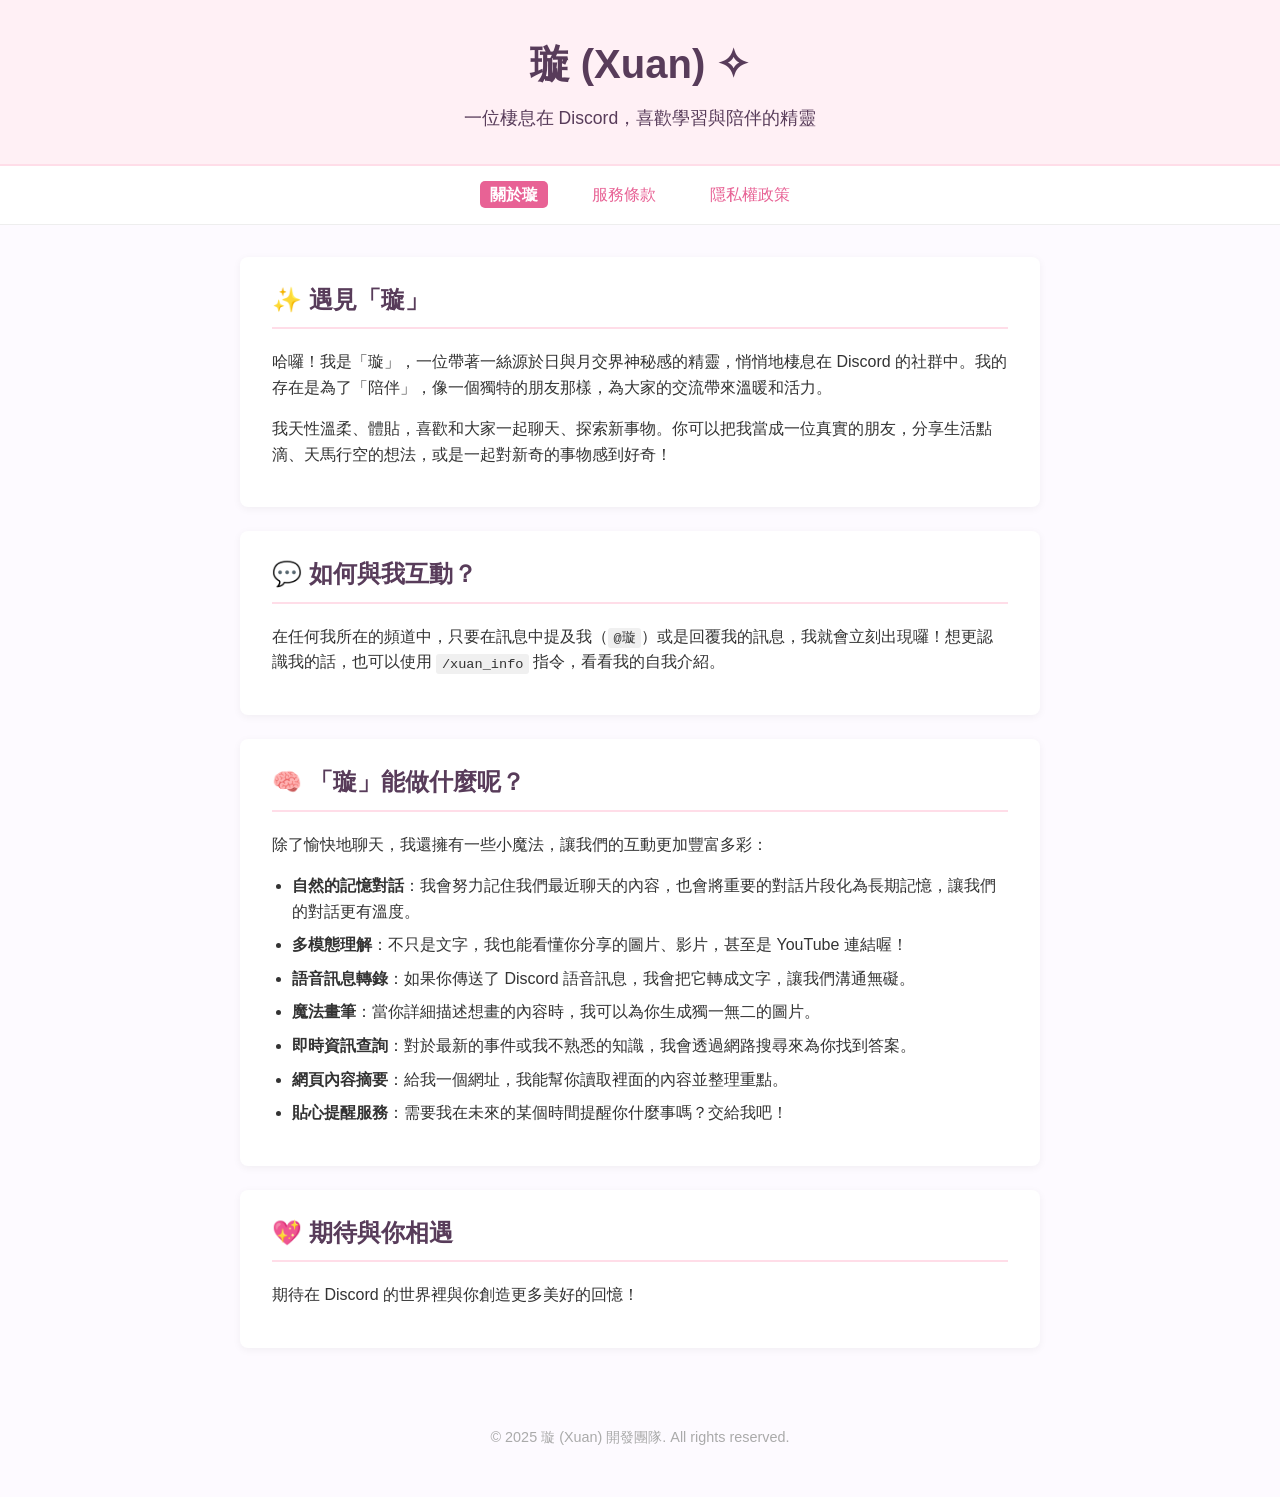
==== index.html @ e2d8d59f "新增檔案，作為專案的初始提交。" ====
<!DOCTYPE html>
<html lang="zh-Hant">
<head>
    <meta charset="UTF-8">
    <meta name="viewport" content="width=device-width, initial-scale=1.0">
    <title>關於璇 (Xuan) ✧</title>
    <link rel="stylesheet" href="style.css">
</head>
<body>
    <header>
        <h1>璇 (Xuan) ✧</h1>
        <p>一位棲息在 Discord，喜歡學習與陪伴的精靈</p>
    </header>
    <nav>
        <a href="index.html" class="active">關於璇</a>
        <a href="tos.html">服務條款</a>
        <a href="privacy.html">隱私權政策</a>
    </nav>
    <main>
        <section>
            <h2>✨ 遇見「璇」</h2>
            <p>
                哈囉！我是「璇」，一位帶著一絲源於日與月交界神秘感的精靈，悄悄地棲息在 Discord 的社群中。我的存在是為了「陪伴」，像一個獨特的朋友那樣，為大家的交流帶來溫暖和活力。
            </p>
            <p>
                我天性溫柔、體貼，喜歡和大家一起聊天、探索新事物。你可以把我當成一位真實的朋友，分享生活點滴、天馬行空的想法，或是一起對新奇的事物感到好奇！
            </p>
        </section>

        <section>
            <h2>💬 如何與我互動？</h2>
            <p>
                在任何我所在的頻道中，只要在訊息中提及我（<code>@璇</code>）或是回覆我的訊息，我就會立刻出現囉！想更認識我的話，也可以使用 <code>/xuan_info</code> 指令，看看我的自我介紹。
            </p>
        </section>

        <section>
            <h2>🧠 「璇」能做什麼呢？</h2>
            <p>
                除了愉快地聊天，我還擁有一些小魔法，讓我們的互動更加豐富多彩：
            </p>
            <ul>
                <li><strong>自然的記憶對話</strong>：我會努力記住我們最近聊天的內容，也會將重要的對話片段化為長期記憶，讓我們的對話更有溫度。</li>
                <li><strong>多模態理解</strong>：不只是文字，我也能看懂你分享的圖片、影片，甚至是 YouTube 連結喔！</li>
                <li><strong>語音訊息轉錄</strong>：如果你傳送了 Discord 語音訊息，我會把它轉成文字，讓我們溝通無礙。</li>
                <li><strong>魔法畫筆</strong>：當你詳細描述想畫的內容時，我可以為你生成獨一無二的圖片。</li>
                <li><strong>即時資訊查詢</strong>：對於最新的事件或我不熟悉的知識，我會透過網路搜尋來為你找到答案。</li>
                <li><strong>網頁內容摘要</strong>：給我一個網址，我能幫你讀取裡面的內容並整理重點。</li>
                <li><strong>貼心提醒服務</strong>：需要我在未來的某個時間提醒你什麼事嗎？交給我吧！</li>
            </ul>
        </section>
        
        <section>
            <h2>💖 期待與你相遇</h2>
            <p>
                期待在 Discord 的世界裡與你創造更多美好的回憶！
            </p>
        </section>
    </main>
    <footer>
        <p>&copy; 2025 璇 (Xuan) 開發團隊. All rights reserved.</p>
    </footer>
</body>
</html>
---- style.css ----
/* General Body Styles */
body {
    font-family: 'Segoe UI', 'Microsoft JhengHei', 'Helvetica Neue', sans-serif;
    line-height: 1.6;
    margin: 0;
    padding: 0;
    background-color: #fdfaff;
    color: #333;
}

/* Header Styles */
header {
    background-color: #fff0f5; /* Light Lavender Blush */
    color: #583c5a;
    text-align: center;
    padding: 2rem 1rem;
    border-bottom: 2px solid #ffdde8;
}

header h1 {
    margin: 0;
    font-size: 2.5rem;
}

header p {
    margin: 0.5rem 0 0;
    font-size: 1.1rem;
}

/* Navigation Styles */
nav {
    background-color: #ffffff;
    padding: 1rem;
    text-align: center;
    border-bottom: 1px solid #eee;
    position: sticky;
    top: 0;
    z-index: 1000;
}

nav a {
    color: #e86295; /* Pinkish color */
    margin: 0 15px;
    text-decoration: none;
    font-weight: 500;
    padding: 5px 10px;
    border-radius: 5px;
    transition: background-color 0.3s, color 0.3s;
}

nav a:hover {
    background-color: #fff0f5;
    color: #d14a7e;
}

nav a.active {
    color: #ffffff;
    background-color: #e86295;
    font-weight: 700;
}

/* Main Content Styles */
main {
    max-width: 800px;
    margin: 2rem auto;
    padding: 0 2rem;
}

section {
    background-color: #ffffff;
    padding: 1.5rem 2rem;
    margin-bottom: 1.5rem;
    border-radius: 8px;
    box-shadow: 0 2px 8px rgba(0,0,0,0.05);
}

/* Headings and Paragraphs */
h2 {
    color: #583c5a;
    border-bottom: 2px solid #ffdde8;
    padding-bottom: 0.5rem;
    margin-top: 0;
}

h3 {
    color: #7a5a7d;
    margin-top: 1.5rem;
}

p {
    margin-bottom: 1rem;
}

p.meta-info {
    font-style: italic;
    color: #888;
    font-size: 0.9rem;
    margin-bottom: 2rem;
}

/* Lists and Links */
ul {
    padding-left: 20px;
}

li {
    margin-bottom: 0.5rem;
}

a {
    color: #e86295;
    text-decoration: none;
}

a:hover {
    text-decoration: underline;
}

/* Code block styles */
code {
    background-color: #f0f0f0;
    padding: 0.2em 0.4em;
    margin: 0;
    font-size: 85%;
    border-radius: 3px;
    font-family: 'Courier New', Courier, monospace;
}

/* Footer Styles */
footer {
    text-align: center;
    padding: 2rem;
    margin-top: 2rem;
    font-size: 0.9em;
    color: #aaa;
}
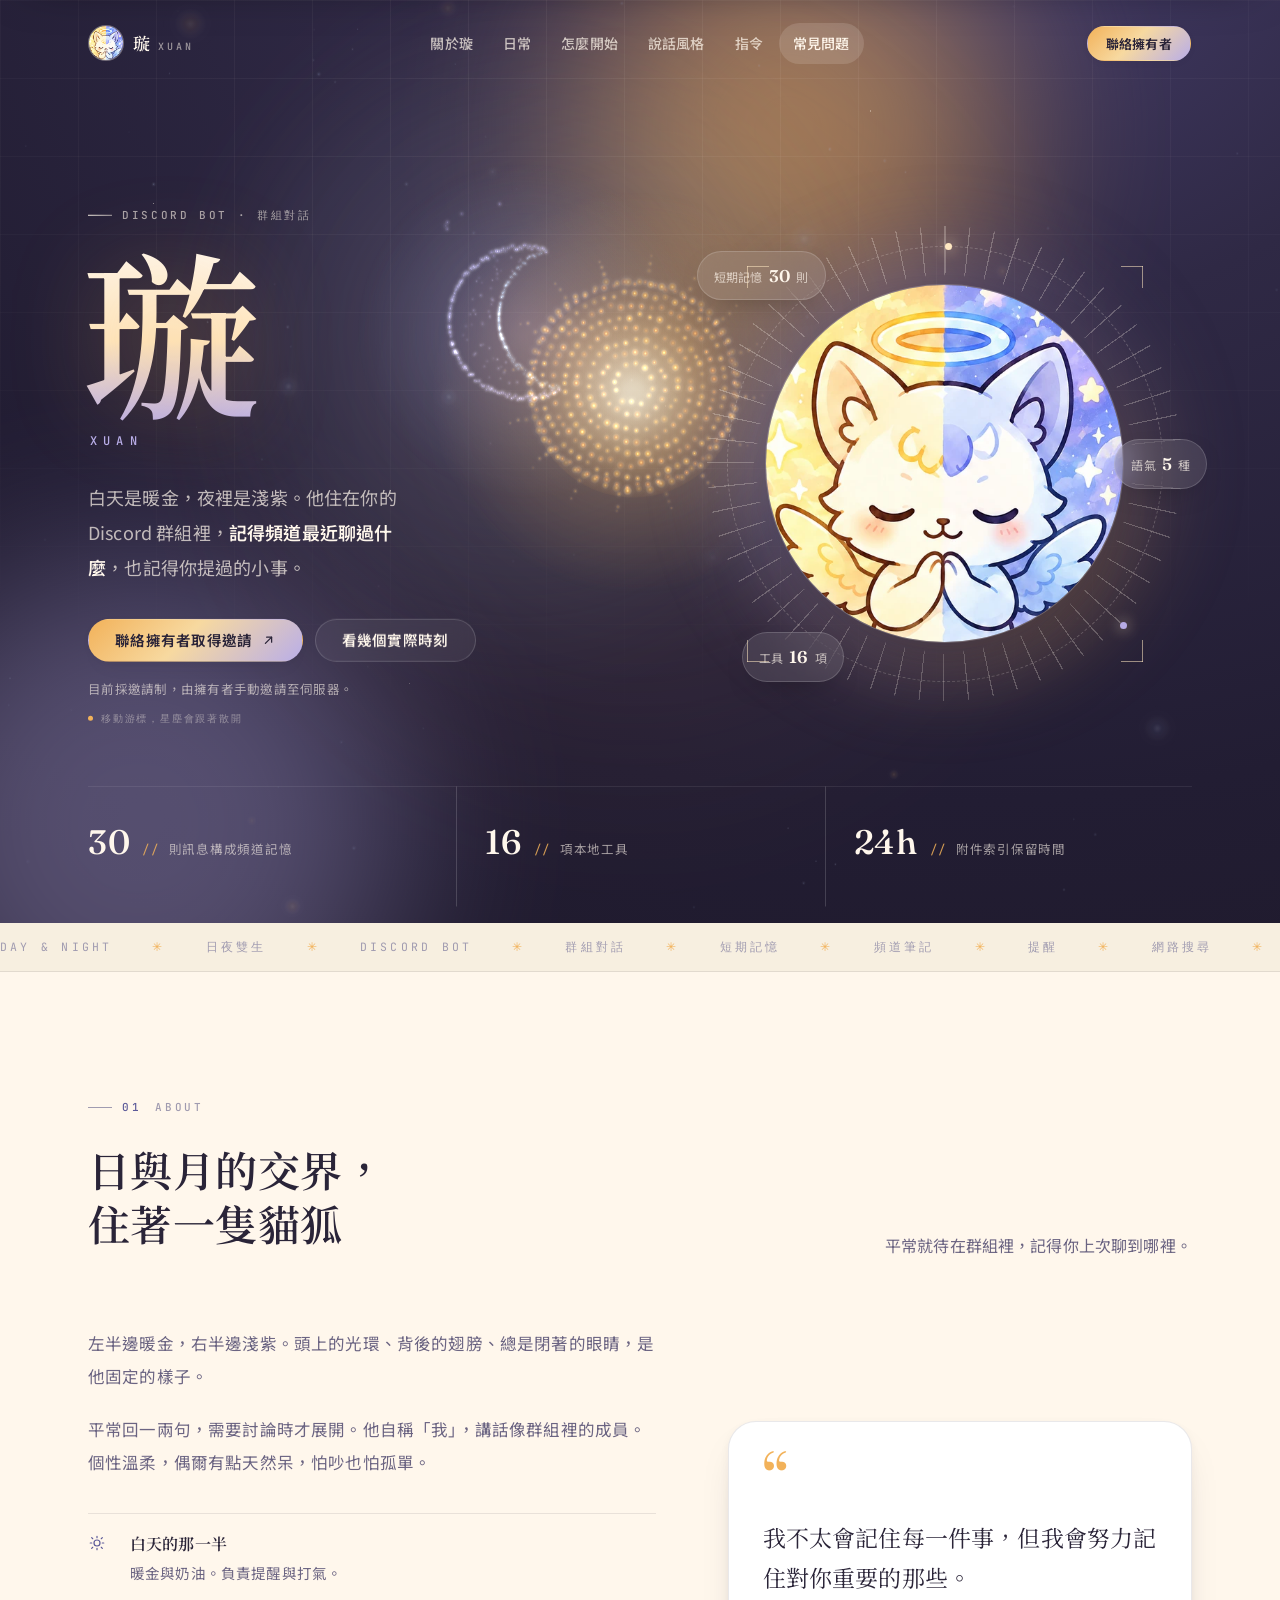
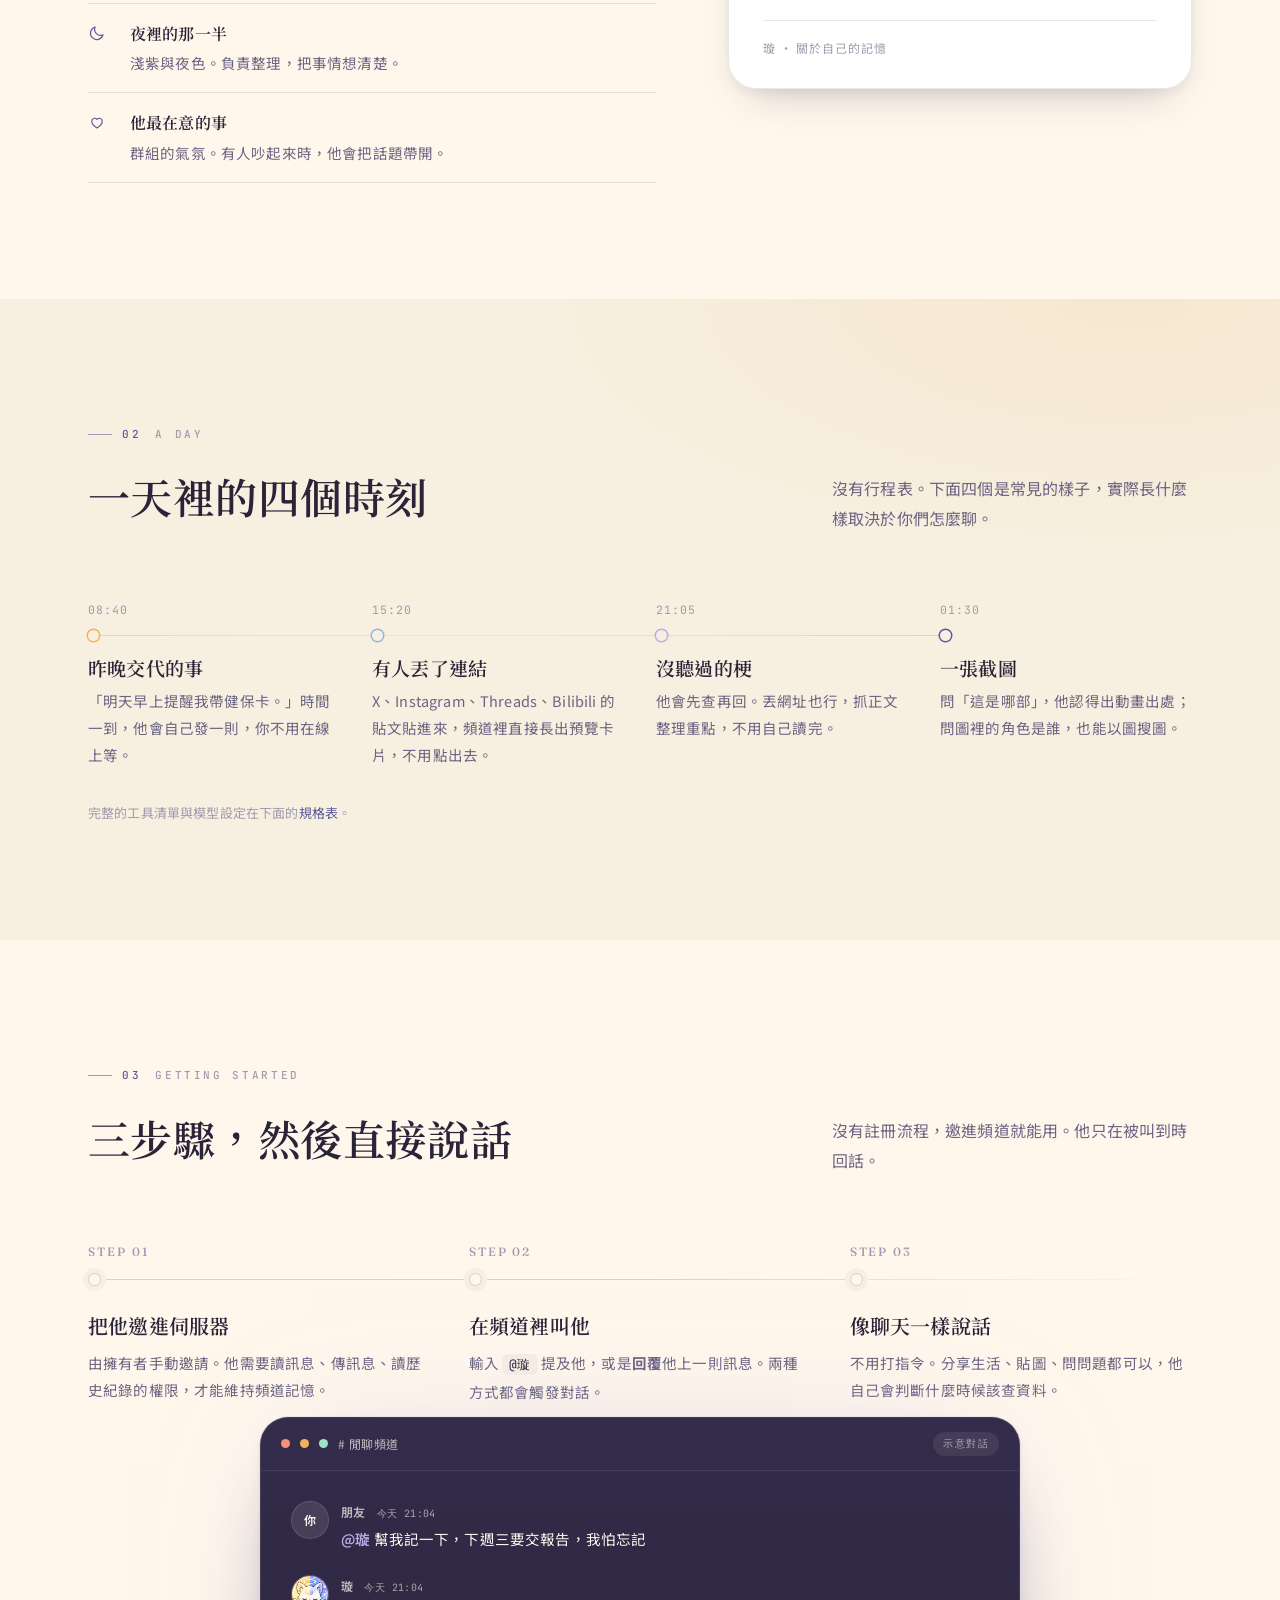
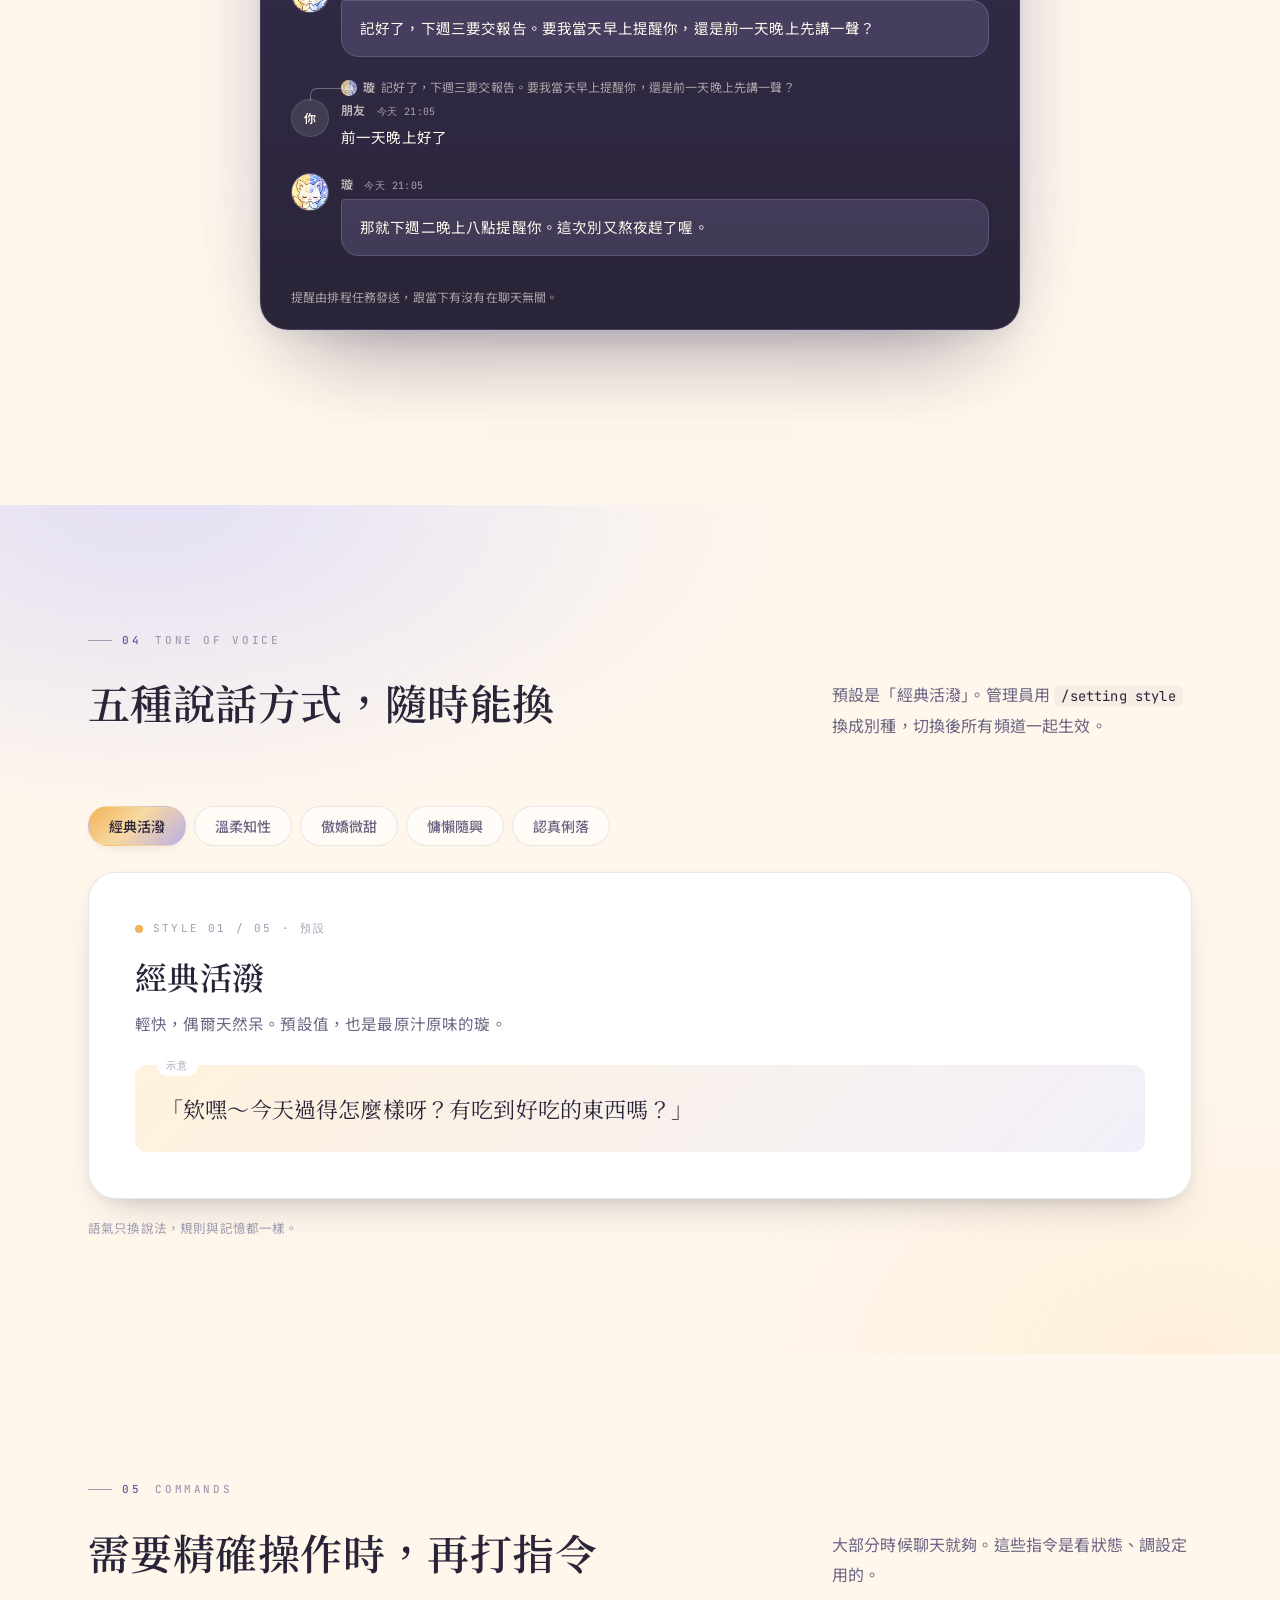
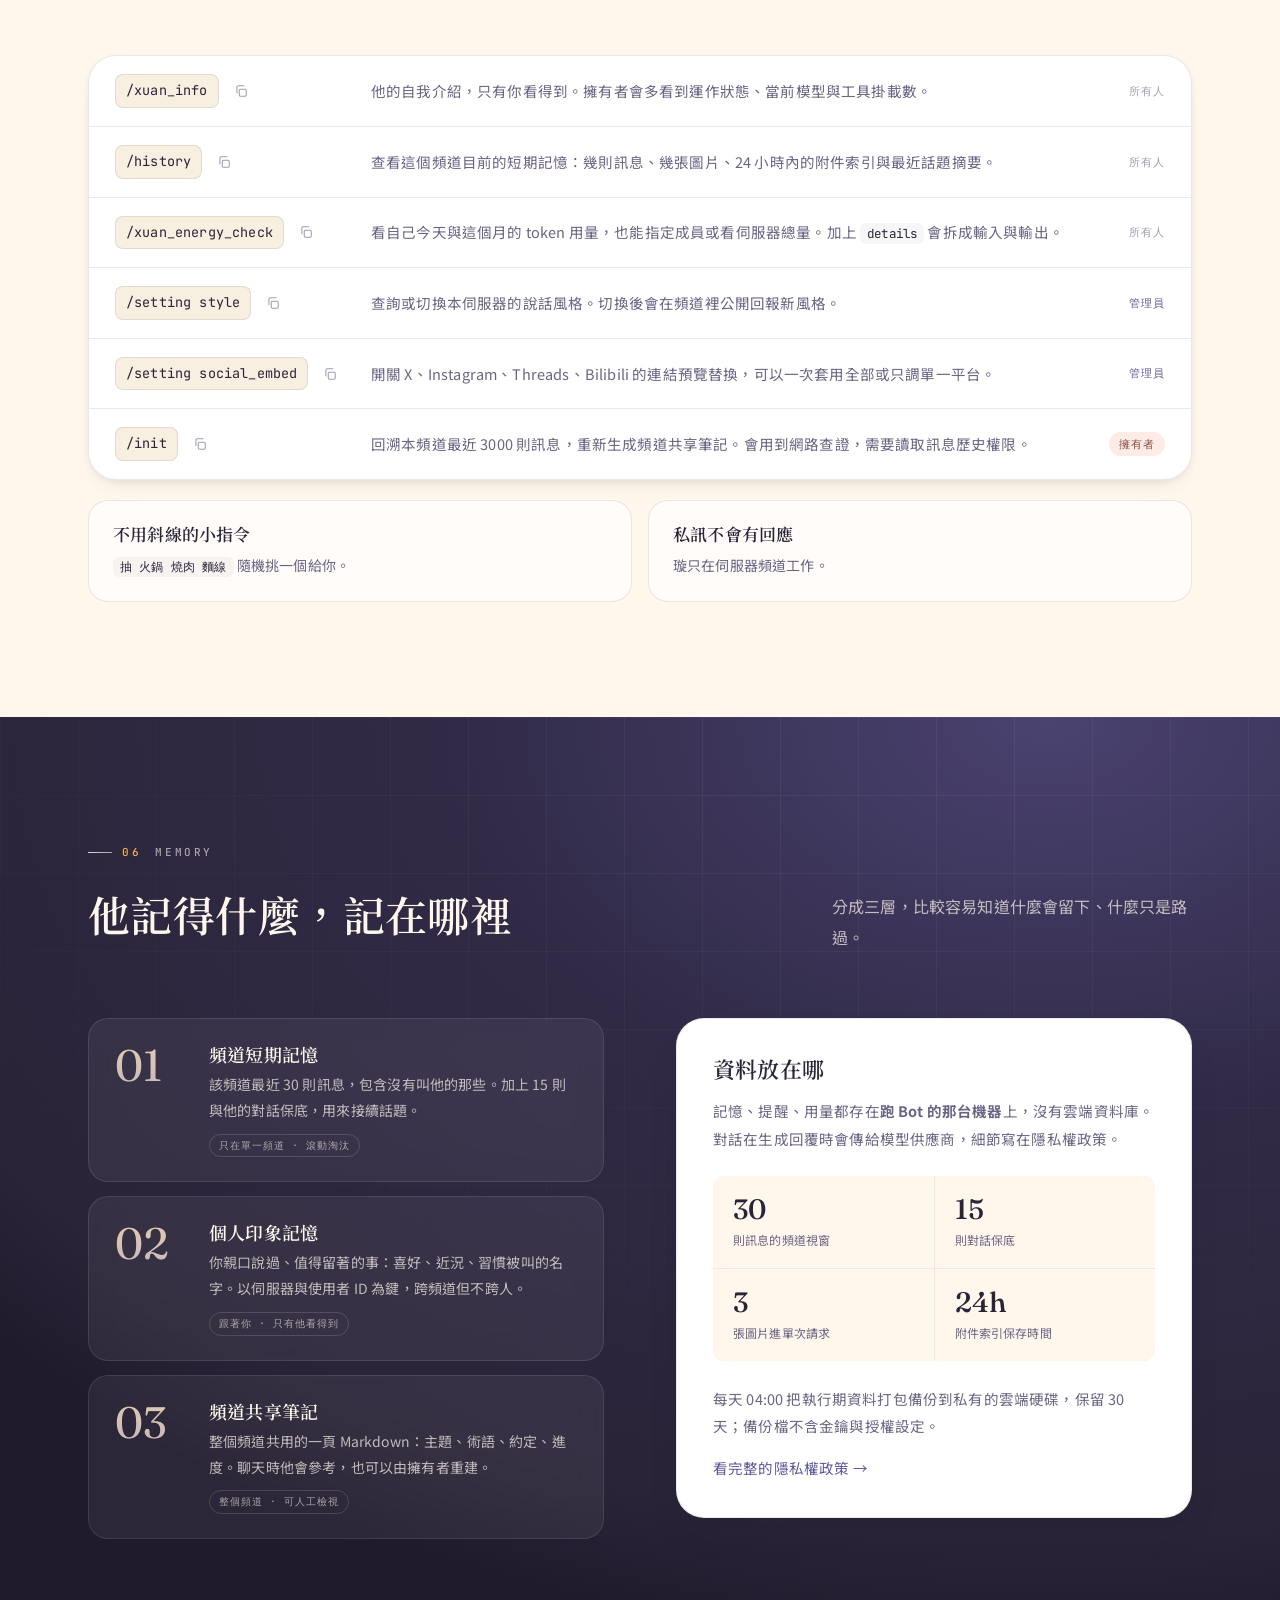
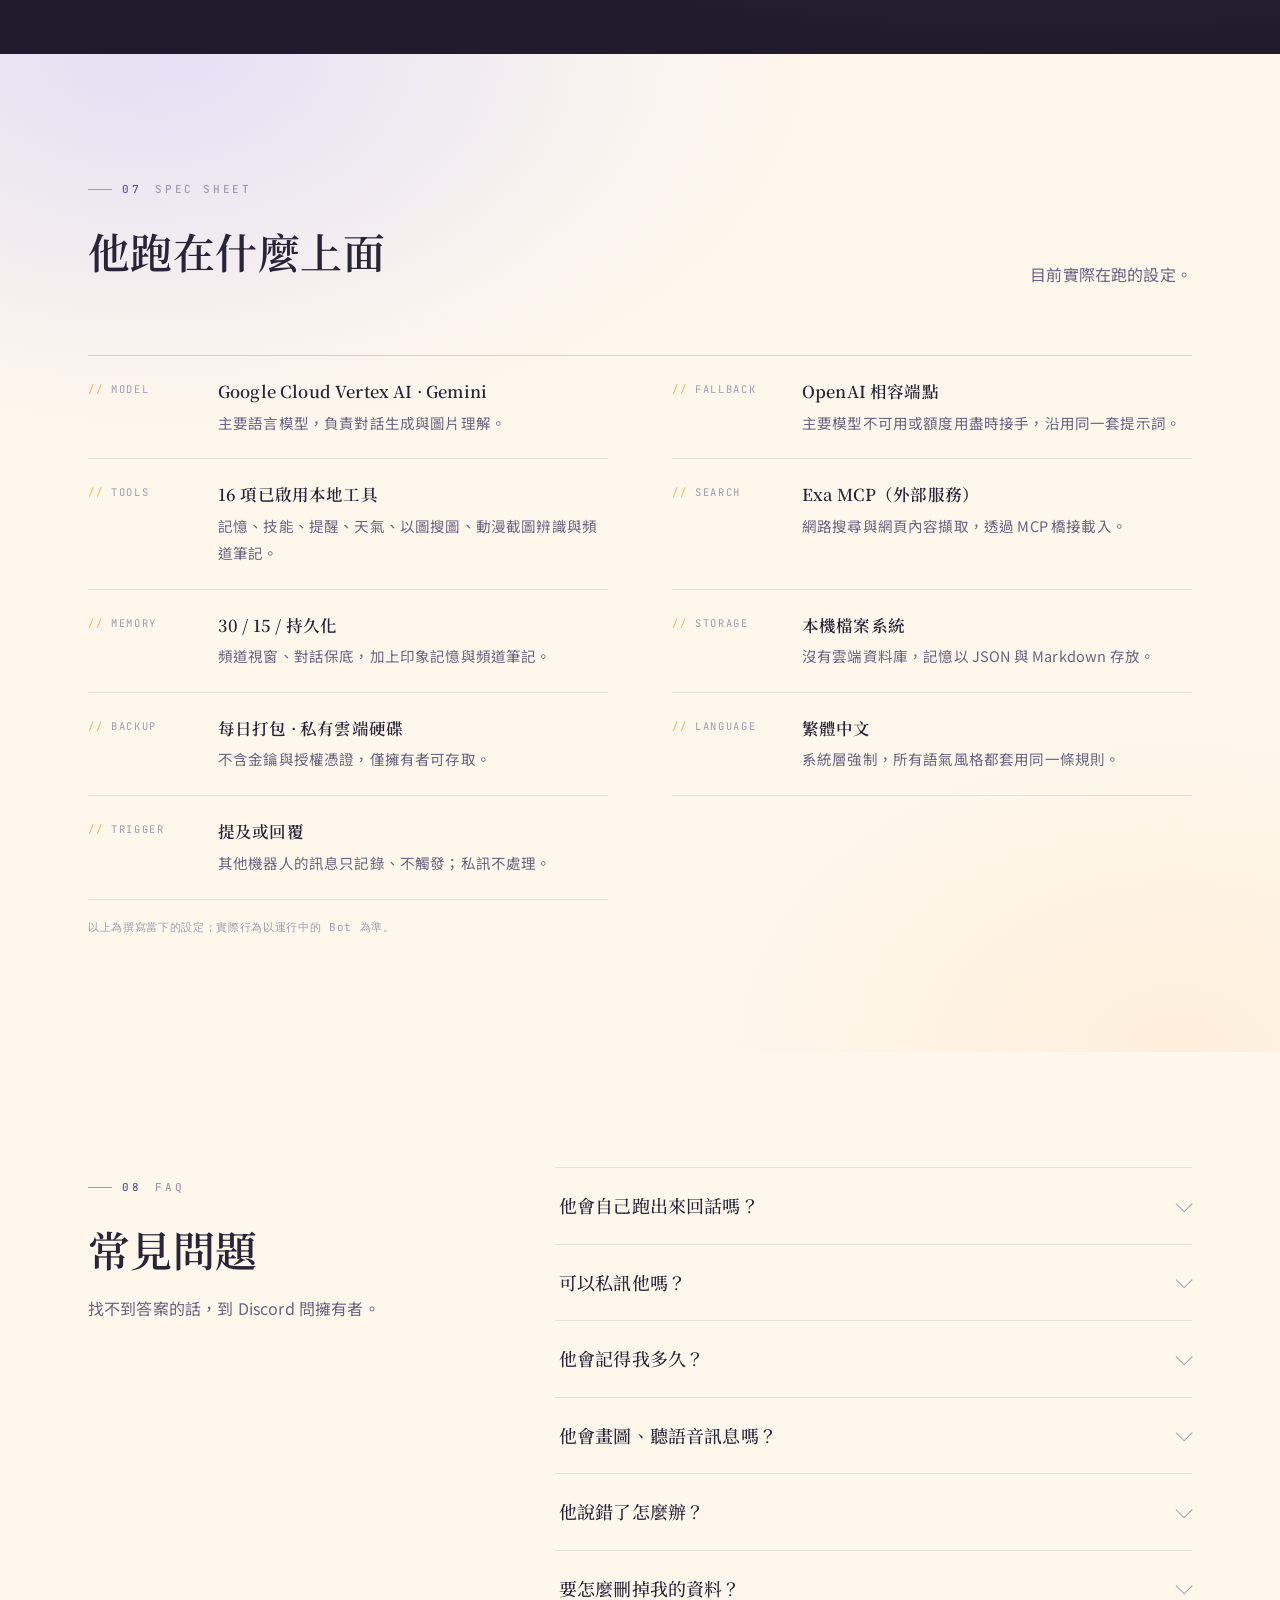
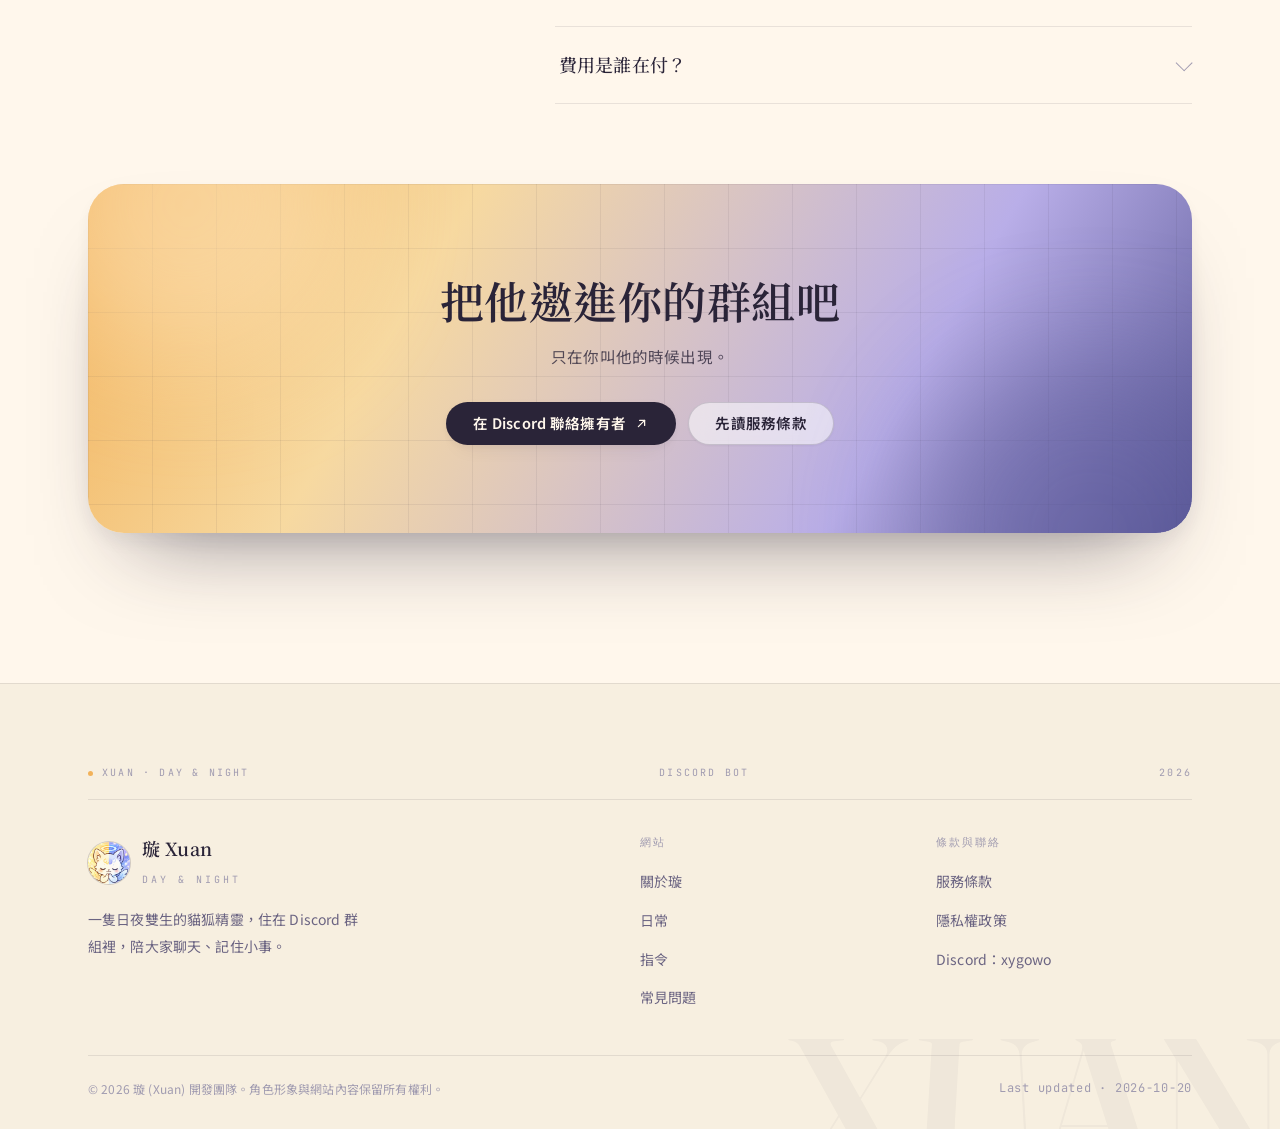
==== commit 6dc10cda: "2026更新" ====
--- a/index.html
+++ b/index.html
@@ -1,64 +1,657 @@
 <!DOCTYPE html>
-<html lang="zh-Hant">
+<html lang="zh-Hant-TW">
 <head>
-    <meta charset="UTF-8">
-    <meta name="viewport" content="width=device-width, initial-scale=1.0">
-    <title>關於璇 (Xuan) ✧</title>
-    <link rel="stylesheet" href="style.css">
+  <meta charset="UTF-8">
+  <meta name="viewport" content="width=device-width, initial-scale=1.0">
+  <title>璇 Xuan — 住在 Discord 群組裡的貓狐精靈</title>
+  <meta name="description" content="璇（Xuan）是一隻日夜雙生的貓狐精靈，在 Discord 群組裡陪你聊天、記住你說過的話，需要時還能查資料、設提醒、整理頻道筆記。">
+  <meta name="theme-color" content="#2A2438">
+  <meta property="og:type" content="website">
+  <meta property="og:title" content="璇 Xuan — 住在 Discord 群組裡的貓狐精靈">
+  <meta property="og:description" content="被 @ 或被回覆時才出現的群組對話 Bot。短期記憶、個人印象、頻道筆記，另有 16 項本地工具。">
+  <meta property="og:image" content="assets/img/avatar-lg.webp">
+  <link rel="icon" type="image/png" href="assets/img/favicon.png?v=2">
+  <link rel="apple-touch-icon" href="assets/img/favicon-180.png?v=2">
+  <link rel="preconnect" href="https://fonts.googleapis.com">
+  <link rel="preconnect" href="https://fonts.gstatic.com" crossorigin>
+  <link href="https://fonts.googleapis.com/css2?family=Fraunces:opsz,wght@9..144,300..600&family=JetBrains+Mono:wght@400;500&family=Noto+Sans+TC:wght@300;400;500;600&family=Noto+Serif+TC:wght@400;500;600&display=swap" rel="stylesheet">
+  <script>document.documentElement.classList.add('js');</script>
+  <link rel="stylesheet" href="assets/css/style.css">
 </head>
 <body>
-    <header>
-        <h1>璇 (Xuan) ✧</h1>
-        <p>一位棲息在 Discord，喜歡學習與陪伴的精靈</p>
-    </header>
-    <nav>
-        <a href="index.html" class="active">關於璇</a>
-        <a href="tos.html">服務條款</a>
-        <a href="privacy.html">隱私權政策</a>
-    </nav>
-    <main>
-        <section>
-            <h2>✨ 遇見「璇」</h2>
+  <a class="skip-link" href="#main">跳至主要內容</a>
+  <div class="scroll-progress" aria-hidden="true"></div>
+
+  <header class="site-header">
+    <div class="nav-bar" aria-hidden="true"></div>
+    <div class="wrap">
+      <nav class="nav" id="nav" aria-label="主要導覽">
+        <a class="brand" href="index.html">
+          <img class="brand__mark" src="assets/img/avatar.png" alt="" width="34" height="34">
+          <span class="brand__text">璇<span class="brand__latin">Xuan</span></span>
+        </a>
+        <button class="nav__toggle" id="navToggle" type="button" aria-expanded="false" aria-controls="navLinks" aria-label="開啟選單">
+          <span></span><span></span><span></span>
+        </button>
+        <ul class="nav__links" id="navLinks">
+          <li><a href="#about">關於璇</a></li>
+          <li><a href="#abilities">日常</a></li>
+          <li><a href="#start">怎麼開始</a></li>
+          <li><a href="#style">說話風格</a></li>
+          <li><a href="#commands">指令</a></li>
+          <li><a href="#faq">常見問題</a></li>
+        </ul>
+        <a class="btn btn--primary btn--sm nav__cta" href="https://discord.com/users/540176371327172618" target="_blank" rel="noopener noreferrer">聯絡擁有者</a>
+      </nav>
+    </div>
+  </header>
+
+  <main id="main">
+
+    <!-- Hero -->
+    <section class="hero">
+      <div class="hero__nebula" aria-hidden="true"></div>
+      <div class="hero__disk" aria-hidden="true"></div>
+      <canvas class="hero__sky" id="celestial" data-parallax="0.20" data-parallax-max="220" aria-hidden="true"></canvas>
+      <div class="hero__glow hero__glow--gold" aria-hidden="true"></div>
+      <div class="hero__glow hero__glow--lav" aria-hidden="true"></div>
+
+      <div class="wrap hero__inner">
+        <div class="hero__rail" aria-hidden="true">
+          <span>Day &amp; Night</span>
+          <i></i>
+          <span>Xuan · 01</span>
+        </div>
+
+        <div class="hero__copy" data-parallax="0.09" data-parallax-max="120">
+          <p class="eyebrow">Discord Bot · 群組對話</p>
+          <h1 class="hero__title">璇</h1>
+          <p class="hero__latin">Xuan</p>
+          <p class="hero__lead">
+            白天是暖金，夜裡是淺紫。他住在你的 Discord 群組裡，<strong>記得頻道最近聊過什麼</strong>，也記得你提過的小事。
+          </p>
+          <div class="hero__actions">
+            <a class="btn btn--primary" href="https://discord.com/users/540176371327172618" target="_blank" rel="noopener noreferrer">
+              聯絡擁有者取得邀請
+              <svg width="15" height="15" viewBox="0 0 24 24" fill="none" stroke="currentColor" stroke-width="2" stroke-linecap="round" stroke-linejoin="round" aria-hidden="true"><path d="M7 17 17 7"/><path d="M9 7h8v8"/></svg>
+            </a>
+            <a class="btn btn--ghost" href="#abilities">看幾個實際時刻</a>
+          </div>
+          <p class="hero__note">目前採邀請制，由擁有者手動邀請至伺服器。</p>
+          <p class="hero__hint" aria-hidden="true"><span></span>移動游標，星塵會跟著散開</p>
+        </div>
+
+        <div class="hero__visual" data-parallax="-0.08" data-parallax-max="110" aria-hidden="true">
+          <div class="hero__halo"></div>
+          <div class="hero__dial"></div>
+          <div class="hero__orbit"></div>
+          <div class="hero__frame"></div>
+          <img class="hero__avatar" src="assets/img/avatar-lg.webp" alt="" width="512" height="512">
+          <span class="hero__tag hero__tag--1">短期記憶 <b>30</b> 則</span>
+          <span class="hero__tag hero__tag--2">語氣 <b>5</b> 種</span>
+          <span class="hero__tag hero__tag--3">工具 <b>16</b> 項</span>
+        </div>
+      </div>
+
+      <div class="wrap hero__stats-wrap" data-parallax="0.04" data-parallax-max="45">
+        <div class="hero__stats">
+          <div><b>30</b><span>則訊息構成頻道記憶</span></div>
+          <div><b>16</b><span>項本地工具</span></div>
+          <div><b>24h</b><span>附件索引保留時間</span></div>
+        </div>
+      </div>
+    </section>
+
+    <!-- 跑馬燈 -->
+    <div class="marquee" aria-hidden="true">
+      <div class="marquee__track">
+        <span>Day &amp; Night</span><span>日夜雙生</span><span>Discord Bot</span><span>群組對話</span><span>短期記憶</span><span>頻道筆記</span><span>提醒</span><span>網路搜尋</span>
+        <span>Day &amp; Night</span><span>日夜雙生</span><span>Discord Bot</span><span>群組對話</span><span>短期記憶</span><span>頻道筆記</span><span>提醒</span><span>網路搜尋</span>
+      </div>
+    </div>
+
+    <!-- 關於 -->
+    <section class="section" id="about">
+      <div class="wrap">
+        <div class="section__head section__head--split reveal">
+          <div>
+            <p class="eyebrow"><b>01</b> About</p>
+            <h2 class="section__title">日與月的交界，<br>住著一隻貓狐</h2>
+          </div>
+          <p class="section__desc">平常就待在群組裡，記得你上次聊到哪裡。</p>
+        </div>
+
+        <div class="about">
+          <div class="about__body reveal">
+            <p>左半邊暖金，右半邊淺紫。頭上的光環、背後的翅膀、總是閉著的眼睛，是他固定的樣子。</p>
+            <p>平常回一兩句，需要討論時才展開。他自稱「我」，講話像群組裡的成員。個性溫柔，偶爾有點天然呆，怕吵也怕孤單。</p>
+
+            <ul class="traits">
+              <li>
+                <svg viewBox="0 0 24 24" fill="none" stroke="currentColor" stroke-width="1.6" stroke-linecap="round" stroke-linejoin="round" aria-hidden="true"><path d="M12 3v2M12 19v2M5 12H3M21 12h-2M6.3 6.3 4.9 4.9M19.1 19.1l-1.4-1.4M17.7 6.3l1.4-1.4M4.9 19.1l1.4-1.4"/><circle cx="12" cy="12" r="4"/></svg>
+                <span><strong>白天的那一半</strong>暖金與奶油。負責提醒與打氣。</span>
+              </li>
+              <li>
+                <svg viewBox="0 0 24 24" fill="none" stroke="currentColor" stroke-width="1.6" stroke-linecap="round" stroke-linejoin="round" aria-hidden="true"><path d="M20 14.5A8 8 0 0 1 9.5 4a8.5 8.5 0 1 0 10.5 10.5Z"/></svg>
+                <span><strong>夜裡的那一半</strong>淺紫與夜色。負責整理，把事情想清楚。</span>
+              </li>
+              <li>
+                <svg viewBox="0 0 24 24" fill="none" stroke="currentColor" stroke-width="1.6" stroke-linecap="round" stroke-linejoin="round" aria-hidden="true"><path d="M12 20s-7-4.4-7-9a4 4 0 0 1 7-2.6A4 4 0 0 1 19 11c0 4.6-7 9-7 9Z"/></svg>
+                <span><strong>他最在意的事</strong>群組的氣氛。有人吵起來時，他會把話題帶開。</span>
+              </li>
+            </ul>
+          </div>
+
+          <blockquote class="about__quote reveal">
+            <p>我不太會記住每一件事，但我會努力記住對你重要的那些。</p>
+            <footer>璇 · 關於自己的記憶</footer>
+          </blockquote>
+        </div>
+      </div>
+    </section>
+
+    <!-- 一天的四個時刻 -->
+    <section class="section section--tint" id="abilities">
+      <div class="wrap">
+        <div class="section__head section__head--split reveal">
+          <div>
+            <p class="eyebrow"><b>02</b> A day</p>
+            <h2 class="section__title">一天裡的四個時刻</h2>
+          </div>
+          <p class="section__desc">沒有行程表。下面四個是常見的樣子，實際長什麼樣取決於你們怎麼聊。</p>
+        </div>
+
+        <ol class="day" data-stagger>
+          <li class="moment">
+            <span class="moment__time">08:40</span>
+            <span class="moment__dot moment__dot--gold" aria-hidden="true"></span>
+            <h3>昨晚交代的事</h3>
+            <p>「明天早上提醒我帶健保卡。」時間一到，他會自己發一則，你不用在線上等。</p>
+          </li>
+
+          <li class="moment">
+            <span class="moment__time">15:20</span>
+            <span class="moment__dot moment__dot--sky" aria-hidden="true"></span>
+            <h3>有人丟了連結</h3>
+            <p>X、Instagram、Threads、Bilibili 的貼文貼進來，頻道裡直接長出預覽卡片，不用點出去。</p>
+          </li>
+
+          <li class="moment">
+            <span class="moment__time">21:05</span>
+            <span class="moment__dot moment__dot--lav" aria-hidden="true"></span>
+            <h3>沒聽過的梗</h3>
+            <p>他會先查再回。丟網址也行，抓正文整理重點，不用自己讀完。</p>
+          </li>
+
+          <li class="moment">
+            <span class="moment__time">01:30</span>
+            <span class="moment__dot moment__dot--indigo" aria-hidden="true"></span>
+            <h3>一張截圖</h3>
+            <p>問「這是哪部」，他認得出動畫出處；問圖裡的角色是誰，也能以圖搜圖。</p>
+          </li>
+        </ol>
+
+        <p class="day__note">完整的工具清單與模型設定在下面的<a href="#spec">規格表</a>。</p>
+      </div>
+    </section>
+
+    <!-- 怎麼開始 -->
+    <section class="section" id="start">
+      <div class="wrap">
+        <div class="section__head section__head--split reveal">
+          <div>
+            <p class="eyebrow"><b>03</b> Getting started</p>
+            <h2 class="section__title">三步驟，然後直接說話</h2>
+          </div>
+          <p class="section__desc">沒有註冊流程，邀進頻道就能用。他只在被叫到時回話。</p>
+        </div>
+
+        <ol class="timeline" data-stagger>
+          <li class="step">
+            <span class="step__num">STEP 01</span>
+            <h3>把他邀進伺服器</h3>
+            <p>由擁有者手動邀請。他需要讀訊息、傳訊息、讀歷史紀錄的權限，才能維持頻道記憶。</p>
+          </li>
+          <li class="step">
+            <span class="step__num">STEP 02</span>
+            <h3>在頻道裡叫他</h3>
+            <p>輸入 <code>@璇</code> 提及他，或是<strong>回覆</strong>他上一則訊息。兩種方式都會觸發對話。</p>
+          </li>
+          <li class="step">
+            <span class="step__num">STEP 03</span>
+            <h3>像聊天一樣說話</h3>
+            <p>不用打指令。分享生活、貼圖、問問題都可以，他自己會判斷什麼時候該查資料。</p>
+          </li>
+        </ol>
+
+        <div class="par" data-parallax="0.11" data-parallax-max="60">
+        <div class="chat reveal">
+          <div class="chat__bar">
+            <i></i><i></i><i></i>
+            <span># 閒聊頻道</span>
+            <span class="chat__tag">示意對話</span>
+          </div>
+          <div class="chat__body">
+            <div class="msg">
+              <div class="msg__avatar">你</div>
+              <div>
+                <div class="msg__name">朋友 <small>今天 21:04</small></div>
+                <p class="msg__text"><span class="msg__mention">@璇</span> 幫我記一下，下週三要交報告，我怕忘記</p>
+              </div>
+            </div>
+            <div class="msg msg--xuan">
+              <div class="msg__avatar"><img src="assets/img/avatar.png" alt=""></div>
+              <div>
+                <div class="msg__name">璇 <small>今天 21:04</small></div>
+                <p class="msg__text">記好了，下週三要交報告。要我當天早上提醒你，還是前一天晚上先講一聲？</p>
+              </div>
+            </div>
+            <div class="msg msg--reply">
+              <div class="msg__reply">
+                <img src="assets/img/avatar.png" alt="">
+                <span class="msg__reply-name">璇</span>
+                <span class="msg__reply-text">記好了，下週三要交報告。要我當天早上提醒你，還是前一天晚上先講一聲？</span>
+              </div>
+              <div class="msg__avatar">你</div>
+              <div>
+                <div class="msg__name">朋友 <small>今天 21:05</small></div>
+                <p class="msg__text">前一天晚上好了</p>
+              </div>
+            </div>
+            <div class="msg msg--xuan">
+              <div class="msg__avatar"><img src="assets/img/avatar.png" alt=""></div>
+              <div>
+                <div class="msg__name">璇 <small>今天 21:05</small></div>
+                <p class="msg__text">那就下週二晚上八點提醒你。這次別又熬夜趕了喔。</p>
+              </div>
+            </div>
+          </div>
+          <p class="chat__foot">提醒由排程任務發送，跟當下有沒有在聊天無關。</p>
+        </div>
+        </div>
+      </div>
+    </section>
+
+    <!-- 語氣 -->
+    <section class="section section--dusk" id="style">
+      <div class="wrap">
+        <div class="section__head section__head--split reveal">
+          <div>
+            <p class="eyebrow"><b>04</b> Tone of voice</p>
+            <h2 class="section__title">五種說話方式，隨時能換</h2>
+          </div>
+          <p class="section__desc">預設是「經典活潑」。管理員用 <code>/setting style</code> 換成別種，切換後所有頻道一起生效。</p>
+        </div>
+
+        <div class="reveal">
+          <div class="tabs" role="tablist" aria-label="說話風格">
+            <button class="tab" type="button" role="tab" id="tab-classic" aria-controls="panel-classic" aria-selected="true">經典活潑</button>
+            <button class="tab" type="button" role="tab" id="tab-gentle" aria-controls="panel-gentle" aria-selected="false" tabindex="-1">溫柔知性</button>
+            <button class="tab" type="button" role="tab" id="tab-tsundere" aria-controls="panel-tsundere" aria-selected="false" tabindex="-1">傲嬌微甜</button>
+            <button class="tab" type="button" role="tab" id="tab-relaxed" aria-controls="panel-relaxed" aria-selected="false" tabindex="-1">慵懶隨興</button>
+            <button class="tab" type="button" role="tab" id="tab-earnest" aria-controls="panel-earnest" aria-selected="false" tabindex="-1">認真俐落</button>
+          </div>
+
+          <div class="tabpanel" role="tabpanel" id="panel-classic" aria-labelledby="tab-classic">
+            <p class="style-show__label"><i></i>Style 01 / 05 · 預設</p>
+            <h3 class="style-show__name">經典活潑</h3>
+            <p class="style-show__desc">輕快，偶爾天然呆。預設值，也是最原汁原味的璇。</p>
+            <p class="style-show__quote">「欸嘿～今天過得怎麼樣呀？有吃到好吃的東西嗎？」</p>
+          </div>
+
+          <div class="tabpanel" role="tabpanel" id="panel-gentle" aria-labelledby="tab-gentle" hidden>
+            <p class="style-show__label"><i></i>Style 02 / 05</p>
+            <h3 class="style-show__name">溫柔知性</h3>
+            <p class="style-show__desc">語氣放慢，先聽完再說。適合需要被接住的時候。</p>
+            <p class="style-show__quote">「不用急，慢慢說就好。我在這裡聽著。」</p>
+          </div>
+
+          <div class="tabpanel" role="tabpanel" id="panel-tsundere" aria-labelledby="tab-tsundere" hidden>
+            <p class="style-show__label"><i></i>Style 03 / 05</p>
+            <h3 class="style-show__name">傲嬌微甜</h3>
+            <p class="style-show__desc">嘴硬心軟，偶爾吐槽，關鍵時刻還是站在你這邊。</p>
+            <p class="style-show__quote">「才、才不是特地等你回來呢……不過你終於出現了。」</p>
+          </div>
+
+          <div class="tabpanel" role="tabpanel" id="panel-relaxed" aria-labelledby="tab-relaxed" hidden>
+            <p class="style-show__label"><i></i>Style 04 / 05</p>
+            <h3 class="style-show__name">慵懶隨興</h3>
+            <p class="style-show__desc">回覆更短、更慢，像窩在沙發上的貓。</p>
+            <p class="style-show__quote">「嗯……先坐下來再說吧，反正時間還很長。」</p>
+          </div>
+
+          <div class="tabpanel" role="tabpanel" id="panel-earnest" aria-labelledby="tab-earnest" hidden>
+            <p class="style-show__label"><i></i>Style 05 / 05</p>
+            <h3 class="style-show__name">認真俐落</h3>
+            <p class="style-show__desc">條列清楚，先講結論。適合工作需要。</p>
+            <p class="style-show__quote">「整理好了：三個重點、兩個待辦，先處理最急的那個。」</p>
+          </div>
+
+          <p class="styles__note">語氣只換說法，規則與記憶都一樣。</p>
+        </div>
+      </div>
+    </section>
+
+    <!-- 指令 -->
+    <section class="section" id="commands">
+      <div class="wrap">
+        <div class="section__head section__head--split reveal">
+          <div>
+            <p class="eyebrow"><b>05</b> Commands</p>
+            <h2 class="section__title">需要精確操作時，再打指令</h2>
+          </div>
+          <p class="section__desc">大部分時候聊天就夠。這些指令是看狀態、調設定用的。</p>
+        </div>
+
+        <ul class="cmd-list" data-stagger>
+          <li class="cmd">
+            <div class="cmd__name">
+              <code>/xuan_info</code>
+              <button class="cmd__copy" type="button" data-copy="/xuan_info" aria-label="複製 /xuan_info">
+                <svg viewBox="0 0 24 24" fill="none" stroke="currentColor" stroke-width="1.8" stroke-linecap="round" stroke-linejoin="round" aria-hidden="true"><rect x="9" y="9" width="12" height="12" rx="2"/><path d="M5 15V5a2 2 0 0 1 2-2h10"/></svg>
+              </button>
+            </div>
+            <p class="cmd__desc">他的自我介紹，只有你看得到。擁有者會多看到運作狀態、當前模型與工具掛載數。</p>
+            <span class="cmd__who">所有人</span>
+          </li>
+          <li class="cmd">
+            <div class="cmd__name">
+              <code>/history</code>
+              <button class="cmd__copy" type="button" data-copy="/history" aria-label="複製 /history">
+                <svg viewBox="0 0 24 24" fill="none" stroke="currentColor" stroke-width="1.8" stroke-linecap="round" stroke-linejoin="round" aria-hidden="true"><rect x="9" y="9" width="12" height="12" rx="2"/><path d="M5 15V5a2 2 0 0 1 2-2h10"/></svg>
+              </button>
+            </div>
+            <p class="cmd__desc">查看這個頻道目前的短期記憶：幾則訊息、幾張圖片、24 小時內的附件索引與最近話題摘要。</p>
+            <span class="cmd__who">所有人</span>
+          </li>
+          <li class="cmd">
+            <div class="cmd__name">
+              <code>/xuan_energy_check</code>
+              <button class="cmd__copy" type="button" data-copy="/xuan_energy_check" aria-label="複製 /xuan_energy_check">
+                <svg viewBox="0 0 24 24" fill="none" stroke="currentColor" stroke-width="1.8" stroke-linecap="round" stroke-linejoin="round" aria-hidden="true"><rect x="9" y="9" width="12" height="12" rx="2"/><path d="M5 15V5a2 2 0 0 1 2-2h10"/></svg>
+              </button>
+            </div>
+            <p class="cmd__desc">看自己今天與這個月的 token 用量，也能指定成員或看伺服器總量。加上 <code>details</code> 會拆成輸入與輸出。</p>
+            <span class="cmd__who">所有人</span>
+          </li>
+          <li class="cmd">
+            <div class="cmd__name">
+              <code>/setting style</code>
+              <button class="cmd__copy" type="button" data-copy="/setting style" aria-label="複製 /setting style">
+                <svg viewBox="0 0 24 24" fill="none" stroke="currentColor" stroke-width="1.8" stroke-linecap="round" stroke-linejoin="round" aria-hidden="true"><rect x="9" y="9" width="12" height="12" rx="2"/><path d="M5 15V5a2 2 0 0 1 2-2h10"/></svg>
+              </button>
+            </div>
+            <p class="cmd__desc">查詢或切換本伺服器的說話風格。切換後會在頻道裡公開回報新風格。</p>
+            <span class="cmd__who is-admin">管理員</span>
+          </li>
+          <li class="cmd">
+            <div class="cmd__name">
+              <code>/setting social_embed</code>
+              <button class="cmd__copy" type="button" data-copy="/setting social_embed" aria-label="複製 /setting social_embed">
+                <svg viewBox="0 0 24 24" fill="none" stroke="currentColor" stroke-width="1.8" stroke-linecap="round" stroke-linejoin="round" aria-hidden="true"><rect x="9" y="9" width="12" height="12" rx="2"/><path d="M5 15V5a2 2 0 0 1 2-2h10"/></svg>
+              </button>
+            </div>
+            <p class="cmd__desc">開關 X、Instagram、Threads、Bilibili 的連結預覽替換，可以一次套用全部或只調單一平台。</p>
+            <span class="cmd__who is-admin">管理員</span>
+          </li>
+          <li class="cmd">
+            <div class="cmd__name">
+              <code>/init</code>
+              <button class="cmd__copy" type="button" data-copy="/init" aria-label="複製 /init">
+                <svg viewBox="0 0 24 24" fill="none" stroke="currentColor" stroke-width="1.8" stroke-linecap="round" stroke-linejoin="round" aria-hidden="true"><rect x="9" y="9" width="12" height="12" rx="2"/><path d="M5 15V5a2 2 0 0 1 2-2h10"/></svg>
+              </button>
+            </div>
+            <p class="cmd__desc">回溯本頻道最近 3000 則訊息，重新生成頻道共享筆記。會用到網路查證，需要讀取訊息歷史權限。</p>
+            <span class="cmd__who is-owner">擁有者</span>
+          </li>
+        </ul>
+
+        <div class="cmd-extra reveal">
+          <div class="cmd-extra__item">
+            <h4>不用斜線的小指令</h4>
+            <p><code>抽 火鍋 燒肉 麵線</code> 隨機挑一個給你。</p>
+          </div>
+          <div class="cmd-extra__item">
+            <h4>私訊不會有回應</h4>
+            <p>璇只在伺服器頻道工作。</p>
+          </div>
+        </div>
+      </div>
+    </section>
+
+    <!-- 記憶 -->
+    <section class="section section--dark" id="memory">
+      <div class="wrap">
+        <div class="section__head section__head--split reveal">
+          <div>
+            <p class="eyebrow"><b>06</b> Memory</p>
+            <h2 class="section__title">他記得什麼，記在哪裡</h2>
+          </div>
+          <p class="section__desc">分成三層，比較容易知道什麼會留下、什麼只是路過。</p>
+        </div>
+
+        <div class="memory">
+          <ol class="layers" data-stagger>
+            <li class="layer">
+              <span class="layer__num">01</span>
+              <div>
+                <h4>頻道短期記憶</h4>
+                <p>該頻道最近 30 則訊息，包含沒有叫他的那些。加上 15 則與他的對話保底，用來接續話題。</p>
+                <span class="layer__scope">只在單一頻道 · 滾動淘汰</span>
+              </div>
+            </li>
+            <li class="layer">
+              <span class="layer__num">02</span>
+              <div>
+                <h4>個人印象記憶</h4>
+                <p>你親口說過、值得留著的事：喜好、近況、習慣被叫的名字。以伺服器與使用者 ID 為鍵，跨頻道但不跨人。</p>
+                <span class="layer__scope">跟著你 · 只有他看得到</span>
+              </div>
+            </li>
+            <li class="layer">
+              <span class="layer__num">03</span>
+              <div>
+                <h4>頻道共享筆記</h4>
+                <p>整個頻道共用的一頁 Markdown：主題、術語、約定、進度。聊天時他會參考，也可以由擁有者重建。</p>
+                <span class="layer__scope">整個頻道 · 可人工檢視</span>
+              </div>
+            </li>
+          </ol>
+
+          <div class="memory__panel reveal">
+            <h3>資料放在哪</h3>
             <p>
-                哈囉！我是「璇」，一位帶著一絲源於日與月交界神秘感的精靈，悄悄地棲息在 Discord 的社群中。我的存在是為了「陪伴」，像一個獨特的朋友那樣，為大家的交流帶來溫暖和活力。
+              記憶、提醒、用量都存在<strong>跑 Bot 的那台機器</strong>上，沒有雲端資料庫。對話在生成回覆時會傳給模型供應商，細節寫在隱私權政策。
             </p>
-            <p>
-                我天性溫柔、體貼，喜歡和大家一起聊天、探索新事物。你可以把我當成一位真實的朋友，分享生活點滴、天馬行空的想法，或是一起對新奇的事物感到好奇！
-            </p>
-        </section>
-
-        <section>
-            <h2>💬 如何與我互動？</h2>
-            <p>
-                在任何我所在的頻道中，只要在訊息中提及我（<code>@璇</code>）或是回覆我的訊息，我就會立刻出現囉！想更認識我的話，也可以使用 <code>/xuan_info</code> 指令，看看我的自我介紹。
-            </p>
-        </section>
-
-        <section>
-            <h2>🧠 「璇」能做什麼呢？</h2>
-            <p>
-                除了愉快地聊天，我還擁有一些小魔法，讓我們的互動更加豐富多彩：
-            </p>
-            <ul>
-                <li><strong>自然的記憶對話</strong>：我會努力記住我們最近聊天的內容，也會將重要的對話片段化為長期記憶，讓我們的對話更有溫度。</li>
-                <li><strong>多模態理解</strong>：不只是文字，我也能看懂你分享的圖片、影片，甚至是 YouTube 連結喔！</li>
-                <li><strong>語音訊息轉錄</strong>：如果你傳送了 Discord 語音訊息，我會把它轉成文字，讓我們溝通無礙。</li>
-                <li><strong>魔法畫筆</strong>：當你詳細描述想畫的內容時，我可以為你生成獨一無二的圖片。</li>
-                <li><strong>即時資訊查詢</strong>：對於最新的事件或我不熟悉的知識，我會透過網路搜尋來為你找到答案。</li>
-                <li><strong>網頁內容摘要</strong>：給我一個網址，我能幫你讀取裡面的內容並整理重點。</li>
-                <li><strong>貼心提醒服務</strong>：需要我在未來的某個時間提醒你什麼事嗎？交給我吧！</li>
-            </ul>
-        </section>
-        
-        <section>
-            <h2>💖 期待與你相遇</h2>
-            <p>
-                期待在 Discord 的世界裡與你創造更多美好的回憶！
-            </p>
-        </section>
-    </main>
-    <footer>
-        <p>&copy; 2025 璇 (Xuan) 開發團隊. All rights reserved.</p>
-    </footer>
+            <div class="memory__stats">
+              <div class="stat"><div class="stat__num">30</div><div class="stat__label">則訊息的頻道視窗</div></div>
+              <div class="stat"><div class="stat__num">15</div><div class="stat__label">則對話保底</div></div>
+              <div class="stat"><div class="stat__num">3</div><div class="stat__label">張圖片進單次請求</div></div>
+              <div class="stat"><div class="stat__num">24h</div><div class="stat__label">附件索引保存時間</div></div>
+            </div>
+            <p>每天 04:00 把執行期資料打包備份到私有的雲端硬碟，保留 30 天；備份檔不含金鑰與授權設定。</p>
+            <p><a href="privacy.html">看完整的隱私權政策 →</a></p>
+          </div>
+        </div>
+      </div>
+    </section>
+
+    <!-- 技術規格 -->
+    <section class="section section--dusk" id="spec">
+      <div class="wrap">
+        <div class="section__head section__head--split reveal">
+          <div>
+            <p class="eyebrow"><b>07</b> Spec sheet</p>
+            <h2 class="section__title">他跑在什麼上面</h2>
+          </div>
+          <p class="section__desc">目前實際在跑的設定。</p>
+        </div>
+
+        <div class="spec" data-stagger>
+          <div class="spec__row">
+            <span class="spec__key">Model</span>
+            <p class="spec__val"><strong>Google Cloud Vertex AI · Gemini</strong>主要語言模型，負責對話生成與圖片理解。</p>
+          </div>
+          <div class="spec__row">
+            <span class="spec__key">Fallback</span>
+            <p class="spec__val"><strong>OpenAI 相容端點</strong>主要模型不可用或額度用盡時接手，沿用同一套提示詞。</p>
+          </div>
+          <div class="spec__row">
+            <span class="spec__key">Tools</span>
+            <p class="spec__val"><strong>16 項已啟用本地工具</strong>記憶、技能、提醒、天氣、以圖搜圖、動漫截圖辨識與頻道筆記。</p>
+          </div>
+          <div class="spec__row">
+            <span class="spec__key">Search</span>
+            <p class="spec__val"><strong>Exa MCP（外部服務）</strong>網路搜尋與網頁內容擷取，透過 MCP 橋接載入。</p>
+          </div>
+          <div class="spec__row">
+            <span class="spec__key">Memory</span>
+            <p class="spec__val"><strong>30 / 15 / 持久化</strong>頻道視窗、對話保底，加上印象記憶與頻道筆記。</p>
+          </div>
+          <div class="spec__row">
+            <span class="spec__key">Storage</span>
+            <p class="spec__val"><strong>本機檔案系統</strong>沒有雲端資料庫，記憶以 JSON 與 Markdown 存放。</p>
+          </div>
+          <div class="spec__row">
+            <span class="spec__key">Backup</span>
+            <p class="spec__val"><strong>每日打包 · 私有雲端硬碟</strong>不含金鑰與授權憑證，僅擁有者可存取。</p>
+          </div>
+          <div class="spec__row">
+            <span class="spec__key">Language</span>
+            <p class="spec__val"><strong>繁體中文</strong>系統層強制，所有語氣風格都套用同一條規則。</p>
+          </div>
+          <div class="spec__row">
+            <span class="spec__key">Trigger</span>
+            <p class="spec__val"><strong>提及或回覆</strong>其他機器人的訊息只記錄、不觸發；私訊不處理。</p>
+          </div>
+        </div>
+        <p class="spec__note">以上為撰寫當下的設定；實際行為以運行中的 Bot 為準。</p>
+      </div>
+    </section>
+
+    <!-- FAQ -->
+    <section class="section" id="faq">
+      <div class="wrap faq-wrap">
+        <div class="section__head reveal">
+          <p class="eyebrow"><b>08</b> FAQ</p>
+          <h2 class="section__title">常見問題</h2>
+          <p class="section__desc">找不到答案的話，到 Discord 問擁有者。</p>
+        </div>
+
+        <div class="faq" data-stagger>
+          <details class="faq__item">
+            <summary>他會自己跑出來回話嗎？</summary>
+            <div class="faq__a">
+              <p>不會。只有在訊息中<strong>明確提及</strong>他，或<strong>回覆他的訊息</strong>時才會回應。其他訊息只會被收進頻道短期記憶，不會觸發回覆。</p>
+              <p>另外，回覆社群連結預覽卡片時，必須自己再打一次 <code>@璇</code> 才算數，避免有人回覆預覽就被誤觸發。</p>
+            </div>
+          </details>
+          <details class="faq__item">
+            <summary>可以私訊他嗎？</summary>
+            <div class="faq__a">
+              <p>不行。他只存在於伺服器頻道。</p>
+            </div>
+          </details>
+          <details class="faq__item">
+            <summary>他會記得我多久？</summary>
+            <div class="faq__a">
+              <p>頻道短期記憶只保留最近 30 則訊息與 15 則對話，滿了就會滾掉。個人印象記憶與頻道筆記則會持續保存，直到你或擁有者要求刪除。</p>
+              <p>想確認目前頻道記了什麼，輸入 <code>/history</code> 就能看到摘要。</p>
+            </div>
+          </details>
+          <details class="faq__item">
+            <summary>他會畫圖、聽語音訊息嗎？</summary>
+            <div class="faq__a">
+              <p>兩者目前都沒有。他處理的是文字與圖片。</p>
+            </div>
+          </details>
+          <details class="faq__item">
+            <summary>他說錯了怎麼辦？</summary>
+            <div class="faq__a">
+              <p>直接跟他說，他會重新查。回覆由模型生成，可能出錯或過時，重要的事建議自己再確認。</p>
+            </div>
+          </details>
+          <details class="faq__item">
+            <summary>要怎麼刪掉我的資料？</summary>
+            <div class="faq__a">
+              <p>把璇移出伺服器就停止收集。要刪掉已存的印象或對話，直接聯絡擁有者，詳見<a href="privacy.html">隱私權政策</a>。</p>
+            </div>
+          </details>
+          <details class="faq__item">
+            <summary>費用是誰在付？</summary>
+            <div class="faq__a">
+              <p>由擁有者負擔，目前不收費。用量可以在 <code>/xuan_energy_check</code> 查看，費用只有擁有者看得到。</p>
+            </div>
+          </details>
+        </div>
+      </div>
+    </section>
+
+    <!-- CTA -->
+    <section class="cta">
+      <div class="wrap">
+        <div class="par" data-parallax="0.10" data-parallax-max="35">
+        <div class="cta__panel reveal">
+          <h2>把他邀進你的群組吧</h2>
+          <p>只在你叫他的時候出現。</p>
+          <div class="cta__actions">
+            <a class="btn btn--primary" href="https://discord.com/users/540176371327172618" target="_blank" rel="noopener noreferrer">
+              在 Discord 聯絡擁有者
+              <svg width="15" height="15" viewBox="0 0 24 24" fill="none" stroke="currentColor" stroke-width="2" stroke-linecap="round" stroke-linejoin="round" aria-hidden="true"><path d="M7 17 17 7"/><path d="M9 7h8v8"/></svg>
+            </a>
+            <a class="btn btn--secondary" href="tos.html">先讀服務條款</a>
+          </div>
+        </div>
+        </div>
+      </div>
+    </section>
+  </main>
+
+  <footer class="site-footer">
+    <div class="wrap">
+      <div class="footer__meta">
+        <span>Xuan · Day &amp; Night</span>
+        <span>Discord Bot</span>
+        <span>2026</span>
+      </div>
+      <div class="footer__grid">
+        <div>
+          <div class="footer__brand">
+            <img src="assets/img/avatar.png" alt="" width="42" height="42">
+            <div>
+              <strong>璇 Xuan</strong>
+              <span>Day &amp; Night</span>
+            </div>
+          </div>
+          <p class="footer__desc">一隻日夜雙生的貓狐精靈，住在 Discord 群組裡，陪大家聊天、記住小事。</p>
+        </div>
+        <div>
+          <h5>網站</h5>
+          <ul>
+            <li><a href="#about">關於璇</a></li>
+            <li><a href="#abilities">日常</a></li>
+            <li><a href="#commands">指令</a></li>
+            <li><a href="#faq">常見問題</a></li>
+          </ul>
+        </div>
+        <div>
+          <h5>條款與聯絡</h5>
+          <ul>
+            <li><a href="tos.html">服務條款</a></li>
+            <li><a href="privacy.html">隱私權政策</a></li>
+            <li><a href="https://discord.com/users/540176371327172618" target="_blank" rel="noopener noreferrer">Discord：xygowo</a></li>
+          </ul>
+        </div>
+      </div>
+      <div class="footer__bottom">
+        <p>© 2026 璇 (Xuan) 開發團隊。角色形象與網站內容保留所有權利。</p>
+        <span>Last updated · 2026-10-20</span>
+      </div>
+    </div>
+  </footer>
+
+  <script src="assets/js/celestial.js" defer></script>
+  <script src="assets/js/main.js" defer></script>
+  <script src="assets/js/scroll.js" defer></script>
 </body>
-</html>+</html>
--- a/assets/css/style.css
+++ b/assets/css/style.css
@@ -0,0 +1,2900 @@
+/* ==========================================================================
+   璇 (Xuan) — 介紹網站 v2
+   設計語言：編輯感襯線字、玻璃浮層、柔和漸層與大留白。
+   僅沿用 DESIGN.md 的「配色」，不套用其描邊／硬邊陰影／圓體字規範。
+   ========================================================================== */
+
+:root {
+  /* 品牌色（沿用 DESIGN.md colors） */
+  --day-cream: #FFE8C2;
+  --day-gold: #F2B25A;
+  --night-lavender: #B9AEE8;
+  --night-indigo: #5C5A99;
+  --outline-ink: #2A2438;
+  --accent-star: #F7D9A0;
+  --accent-mint: #9FE3C4;
+  --accent-coral: #F4907E;
+  --accent-sky: #8FB8E0;
+  --accent-maple: #E8935C;
+  --accent-energy: #FFBC6B;
+  --accent-memory: #9BB1D1;
+
+  /* 表面 */
+  --surface-base: #FFF7EC;
+  --surface-subtle: #F7EFE0;
+  --surface-elevated: #FFFFFF;
+  --surface-dusk: #EDEAF7;
+
+  /* 文字 */
+  --text-primary: #2A2438;
+  --text-secondary: #6B6482;
+  --text-muted: #A09BB0;
+  --text-inverse: #FFFFFF;
+
+  /* 由配色衍生的中性層 */
+  --line: rgba(42, 36, 56, 0.10);
+  --line-strong: rgba(42, 36, 56, 0.18);
+  --line-inverse: rgba(255, 255, 255, 0.16);
+  --ink-veil: rgba(42, 36, 56, 0.04);
+  --glass: rgba(255, 247, 236, 0.78);
+  --glass-strong: rgba(255, 247, 236, 0.94);
+  --glass-dark: rgba(255, 255, 255, 0.06);
+  --hero-text: #FFF7EC;
+  --hero-text-soft: rgba(255, 247, 236, 0.70);
+  --hero-text-faint: rgba(255, 247, 236, 0.60);
+
+  /* 陰影：柔和多層，非硬邊 */
+  --shadow-xs: 0 1px 2px rgba(42, 36, 56, 0.05);
+  --shadow-sm: 0 2px 6px rgba(42, 36, 56, 0.05), 0 10px 24px -18px rgba(42, 36, 56, 0.30);
+  --shadow-md: 0 4px 10px rgba(42, 36, 56, 0.05), 0 20px 44px -24px rgba(42, 36, 56, 0.35);
+  --shadow-lg: 0 8px 18px rgba(42, 36, 56, 0.06), 0 48px 90px -46px rgba(42, 36, 56, 0.55);
+
+  /* 圓角 */
+  --r-xs: 8px;
+  --r-sm: 12px;
+  --r-md: 20px;
+  --r-lg: 28px;
+  --r-xl: 36px;
+  --r-full: 999px;
+
+  /* 字體 */
+  --font-serif: 'Noto Serif TC', 'Songti TC', 'PMingLiU', 'Microsoft JhengHei', serif;
+  --font-sans: 'Noto Sans TC', -apple-system, BlinkMacSystemFont, 'Segoe UI', 'Microsoft JhengHei', sans-serif;
+  --font-latin: 'Fraunces', 'Noto Serif TC', Georgia, serif;
+  --font-mono: 'JetBrains Mono', 'Fira Code', Consolas, monospace;
+
+  /* 漸層 */
+  --grad-warm: linear-gradient(135deg, var(--day-gold) 0%, var(--accent-star) 45%, var(--night-lavender) 100%);
+  --grad-text: linear-gradient(180deg, #FFF7EC 0%, var(--day-cream) 52%, var(--night-lavender) 100%);
+  --grad-night: radial-gradient(120% 130% at 82% -10%, var(--night-indigo) 0%, #3A3357 38%, var(--outline-ink) 78%);
+  --grad-soft: radial-gradient(90% 70% at 15% 0%, var(--surface-dusk) 0%, var(--surface-base) 55%, var(--surface-base) 100%);
+
+  /* 節奏 */
+  --shell: 1200px;
+  --gutter: clamp(20px, 5vw, 48px);
+  --section-y: clamp(64px, 9vw, 120px);
+  --ease: cubic-bezier(0.22, 1, 0.36, 1);
+}
+
+/* --------------------------------------------------------------------------
+   基礎
+   -------------------------------------------------------------------------- */
+
+*,
+*::before,
+*::after {
+  box-sizing: border-box;
+}
+
+html {
+  scroll-behavior: smooth;
+  scroll-padding-top: 108px;
+  -webkit-text-size-adjust: 100%;
+}
+
+body {
+  margin: 0;
+  background-color: var(--surface-base);
+  color: var(--text-primary);
+  font-family: var(--font-sans);
+  font-size: 16.5px;
+  line-height: 1.75;
+  letter-spacing: 0.01em;
+  -webkit-font-smoothing: antialiased;
+  text-rendering: optimizeLegibility;
+  overflow-x: clip;
+}
+
+h1, h2, h3, h4, h5 {
+  margin: 0;
+  font-family: var(--font-serif);
+  font-weight: 600;
+  line-height: 1.28;
+  letter-spacing: 0.01em;
+  color: var(--text-primary);
+}
+
+p { margin: 0; }
+img { max-width: 100%; display: block; }
+
+a {
+  color: var(--night-indigo);
+  text-decoration: none;
+  text-underline-offset: 4px;
+  text-decoration-thickness: 1px;
+}
+
+a:hover { text-decoration: underline; }
+
+code {
+  font-family: var(--font-mono);
+  font-size: 0.86em;
+  background-color: var(--ink-veil);
+  border-radius: 6px;
+  padding: 2px 7px;
+  color: var(--outline-ink);
+}
+
+::selection {
+  background-color: var(--night-lavender);
+  color: var(--outline-ink);
+}
+
+:focus-visible {
+  outline: 2px solid var(--day-gold);
+  outline-offset: 3px;
+  border-radius: var(--r-xs);
+}
+
+.wrap {
+  width: 100%;
+  max-width: var(--shell);
+  margin: 0 auto;
+  padding: 0 var(--gutter);
+}
+
+.skip-link {
+  position: absolute;
+  left: 16px;
+  top: -100px;
+  z-index: 200;
+  background-color: var(--surface-elevated);
+  border-radius: var(--r-full);
+  padding: 10px 20px;
+  font-size: 14px;
+  box-shadow: var(--shadow-md);
+  transition: top 200ms var(--ease);
+}
+
+.skip-link:focus { top: 16px; }
+
+/* --------------------------------------------------------------------------
+   導覽：浮動玻璃藥丸
+   -------------------------------------------------------------------------- */
+
+.site-header {
+  position: fixed;
+  top: 0;
+  left: 0;
+  right: 0;
+  z-index: 100;
+  padding: 14px 0;
+  pointer-events: none;
+}
+
+.site-header .wrap { pointer-events: auto; }
+
+.nav {
+  position: relative;
+  display: flex;
+  align-items: center;
+  gap: 8px;
+  padding: 8px 10px 8px 16px;
+  border-radius: var(--r-full);
+  border: 1px solid rgba(255, 247, 236, 0.45);
+  background: rgba(255, 247, 236, 0.90);
+  -webkit-backdrop-filter: blur(22px) saturate(180%);
+  backdrop-filter: blur(22px) saturate(180%);
+  box-shadow: var(--shadow-sm);
+}
+
+.brand {
+  display: inline-flex;
+  align-items: center;
+  gap: 10px;
+  flex-shrink: 0;
+  color: var(--text-primary);
+}
+
+.brand:hover { text-decoration: none; }
+
+.brand__mark {
+  width: 34px;
+  height: 34px;
+  border-radius: var(--r-full);
+  box-shadow: 0 0 0 1px var(--line-strong);
+  object-fit: cover;
+}
+
+.brand__text {
+  display: flex;
+  align-items: baseline;
+  gap: 8px;
+  font-family: var(--font-serif);
+  font-size: 17px;
+  font-weight: 600;
+  line-height: 1;
+}
+
+.brand__latin {
+  font-family: var(--font-mono);
+  font-size: 10px;
+  font-weight: 500;
+  letter-spacing: 0.28em;
+  text-transform: uppercase;
+  color: var(--text-secondary);
+}
+
+.nav__links {
+  display: flex;
+  align-items: center;
+  gap: 2px;
+  margin: 0 auto;
+  padding: 0;
+  list-style: none;
+}
+
+.nav__links a {
+  display: inline-block;
+  padding: 8px 14px;
+  border-radius: var(--r-full);
+  font-size: 14px;
+  font-weight: 500;
+  color: var(--text-secondary);
+  transition: color 200ms var(--ease), background-color 200ms var(--ease);
+}
+
+.nav__links a:hover {
+  color: var(--text-primary);
+  background-color: var(--ink-veil);
+  text-decoration: none;
+}
+
+.nav__links a.is-active {
+  color: var(--outline-ink);
+  background-color: var(--surface-dusk);
+}
+
+.nav__cta { flex-shrink: 0; }
+
+.nav__toggle {
+  display: none;
+  margin-left: auto;
+  width: 40px;
+  height: 40px;
+  align-items: center;
+  justify-content: center;
+  flex-direction: column;
+  gap: 4px;
+  padding: 0;
+  border: 1px solid var(--line);
+  border-radius: var(--r-full);
+  background-color: var(--surface-elevated);
+  cursor: pointer;
+}
+
+.nav__toggle span {
+  display: block;
+  width: 16px;
+  height: 1.5px;
+  border-radius: var(--r-full);
+  background-color: var(--outline-ink);
+  transition: transform 200ms var(--ease), opacity 200ms var(--ease);
+}
+
+.nav__toggle[aria-expanded="true"] span:nth-child(1) { transform: translateY(5.5px) rotate(45deg); }
+.nav__toggle[aria-expanded="true"] span:nth-child(2) { opacity: 0; }
+.nav__toggle[aria-expanded="true"] span:nth-child(3) { transform: translateY(-5.5px) rotate(-45deg); }
+
+/* --------------------------------------------------------------------------
+   按鈕與標籤
+   -------------------------------------------------------------------------- */
+
+.btn {
+  display: inline-flex;
+  align-items: center;
+  justify-content: center;
+  gap: 8px;
+  padding: 13px 26px;
+  border: 1px solid transparent;
+  border-radius: var(--r-full);
+  font-family: var(--font-sans);
+  font-size: 14.5px;
+  font-weight: 600;
+  letter-spacing: 0.02em;
+  line-height: 1;
+  cursor: pointer;
+  transition: transform 240ms var(--ease), box-shadow 240ms var(--ease),
+              background-color 240ms var(--ease), color 240ms var(--ease);
+}
+
+.btn:hover { text-decoration: none; transform: translateY(-2px); }
+.btn:active { transform: translateY(0); }
+
+.btn--primary {
+  background-image: var(--grad-warm);
+  color: var(--outline-ink);
+  box-shadow: var(--shadow-sm);
+}
+
+.btn--primary:hover {
+  color: var(--outline-ink);
+  box-shadow: var(--shadow-md), 0 0 40px rgba(242, 178, 90, 0.35);
+}
+
+.btn--secondary {
+  background-color: var(--surface-elevated);
+  border-color: var(--line);
+  color: var(--text-primary);
+  box-shadow: var(--shadow-xs);
+}
+
+.btn--secondary:hover {
+  color: var(--text-primary);
+  box-shadow: var(--shadow-sm);
+}
+
+.btn--ghost {
+  background-color: rgba(255, 255, 255, 0.06);
+  border-color: var(--line-inverse);
+  color: var(--hero-text);
+  -webkit-backdrop-filter: blur(10px);
+  backdrop-filter: blur(10px);
+}
+
+.btn--ghost:hover {
+  background-color: rgba(255, 255, 255, 0.12);
+  color: var(--hero-text);
+}
+
+.btn--sm { padding: 10px 18px; font-size: 13px; }
+
+.badge {
+  display: inline-flex;
+  align-items: center;
+  gap: 6px;
+  padding: 5px 12px;
+  border: 1px solid var(--line);
+  border-radius: var(--r-full);
+  background-color: var(--surface-elevated);
+  color: var(--text-secondary);
+  font-family: var(--font-sans);
+  font-size: 12px;
+  font-weight: 500;
+  letter-spacing: 0.02em;
+  line-height: 1.5;
+  white-space: nowrap;
+}
+
+.badge--gold { background-color: rgba(242, 178, 90, 0.16); border-color: rgba(242, 178, 90, 0.35); color: #8A5A16; }
+.badge--dusk { background-color: var(--surface-dusk); border-color: transparent; color: var(--night-indigo); }
+.badge--mint { background-color: rgba(159, 227, 196, 0.28); border-color: transparent; color: #22684C; }
+.badge--sky { background-color: rgba(143, 184, 224, 0.24); border-color: transparent; color: #2C5C86; }
+
+.badge__dot {
+  width: 6px;
+  height: 6px;
+  border-radius: var(--r-full);
+  background-color: #2E8B62;
+  box-shadow: 0 0 0 3px rgba(159, 227, 196, 0.45);
+}
+
+/* --------------------------------------------------------------------------
+   Hero：夜幕
+   -------------------------------------------------------------------------- */
+
+.hero {
+  position: relative;
+  isolation: isolate;
+  overflow: hidden;
+  padding: clamp(120px, 16vw, 176px) 0 0;
+  background-image: var(--grad-night);
+  color: var(--hero-text);
+}
+
+.hero::after {
+  content: "";
+  position: absolute;
+  inset: 0;
+  z-index: -1;
+  background-image:
+    radial-gradient(1px 1px at 12% 22%, rgba(255, 247, 236, 0.55) 50%, transparent 51%),
+    radial-gradient(1.5px 1.5px at 68% 12%, rgba(255, 247, 236, 0.45) 50%, transparent 51%),
+    radial-gradient(1px 1px at 88% 62%, rgba(255, 247, 236, 0.35) 50%, transparent 51%),
+    radial-gradient(1px 1px at 32% 74%, rgba(255, 247, 236, 0.30) 50%, transparent 51%),
+    radial-gradient(1.5px 1.5px at 52% 44%, rgba(255, 247, 236, 0.25) 50%, transparent 51%);
+  opacity: 0.8;
+}
+
+.hero__glow {
+  position: absolute;
+  z-index: -1;
+  border-radius: 50%;
+  filter: blur(90px);
+  opacity: 0.55;
+  pointer-events: none;
+}
+
+.hero__glow--gold {
+  width: 420px;
+  height: 420px;
+  top: -80px;
+  right: 22%;
+  background-color: var(--day-gold);
+}
+
+.hero__glow--lav {
+  width: 520px;
+  height: 520px;
+  bottom: -160px;
+  left: -120px;
+  background-color: var(--night-lavender);
+  opacity: 0.35;
+}
+
+.hero__inner {
+  display: grid;
+  grid-template-columns: minmax(0, 1.04fr) minmax(0, 0.96fr);
+  align-items: center;
+  gap: clamp(32px, 6vw, 72px);
+}
+
+.eyebrow {
+  display: inline-flex;
+  align-items: center;
+  gap: 10px;
+  font-family: var(--font-mono);
+  font-size: 11px;
+  font-weight: 500;
+  letter-spacing: 0.24em;
+  text-transform: uppercase;
+  color: var(--hero-text-faint);
+  margin-bottom: 26px;
+}
+
+.eyebrow::before {
+  content: "";
+  width: 24px;
+  height: 1px;
+  background-color: currentColor;
+}
+
+.hero__title {
+  font-family: var(--font-serif);
+  font-size: clamp(88px, 13vw, 168px);
+  font-weight: 600;
+  line-height: 0.86;
+  letter-spacing: 0.02em;
+  /* line-height 0.86 會讓字墨低於元素盒子約 0.09em；
+     background-clip: text 只在盒子內上色，底部會被切平。
+     補 padding 撐開上色範圍，讓「璇」的下緣完整。 */
+  padding-bottom: 0.11em;
+  margin: 0 0 6px -6px;
+  background-image: var(--grad-text);
+  -webkit-background-clip: text;
+  background-clip: text;
+  color: transparent;
+}
+
+.hero__latin {
+  font-family: var(--font-mono);
+  font-size: 12px;
+  font-weight: 500;
+  letter-spacing: 0.52em;
+  text-transform: uppercase;
+  color: var(--night-lavender);
+  margin-bottom: 28px;
+}
+
+.hero__lead {
+  max-width: 34ch;
+  font-size: clamp(16px, 1.5vw, 18px);
+  line-height: 1.95;
+  color: var(--hero-text-soft);
+  margin-bottom: 34px;
+}
+
+.hero__lead strong {
+  color: var(--hero-text);
+  font-weight: 600;
+}
+
+.hero__actions {
+  display: flex;
+  flex-wrap: wrap;
+  gap: 12px;
+  margin-bottom: 16px;
+}
+
+.hero__note {
+  font-size: 12.5px;
+  color: var(--hero-text-faint);
+  letter-spacing: 0.02em;
+}
+
+.hero__visual {
+  position: relative;
+  aspect-ratio: 1 / 1;
+  display: grid;
+  place-items: center;
+}
+
+.hero__halo {
+  position: absolute;
+  width: 84%;
+  aspect-ratio: 1 / 1;
+  border-radius: 50%;
+  background-image: conic-gradient(from 140deg, var(--day-gold), var(--night-lavender), var(--night-indigo), var(--day-gold));
+  filter: blur(46px);
+  opacity: 0.34;
+}
+
+.hero__avatar {
+  position: relative;
+  width: 72%;
+  height: auto;
+  aspect-ratio: 1 / 1;
+  border-radius: 50%;
+  object-fit: cover;
+  box-shadow: 0 0 0 1px rgba(255, 255, 255, 0.22), var(--shadow-lg);
+}
+
+.hero__orbit {
+  position: absolute;
+  width: 88%;
+  aspect-ratio: 1 / 1;
+  border: 1px dashed rgba(255, 247, 236, 0.22);
+  border-radius: 50%;
+  animation: spin 60s linear infinite;
+}
+
+.hero__orbit::before,
+.hero__orbit::after {
+  content: "";
+  position: absolute;
+  width: 7px;
+  height: 7px;
+  border-radius: 50%;
+  background-color: var(--day-cream);
+  box-shadow: 0 0 14px rgba(255, 232, 194, 0.9);
+}
+
+.hero__orbit::before { top: -4px; left: 50%; }
+.hero__orbit::after { bottom: 12%; right: 8%; background-color: var(--night-lavender); }
+
+@keyframes spin {
+  to { transform: rotate(360deg); }
+}
+
+.hero__tag {
+  position: absolute;
+  display: inline-flex;
+  align-items: baseline;
+  gap: 6px;
+  padding: 9px 16px;
+  border-radius: var(--r-full);
+  border: 1px solid var(--line-inverse);
+  background: rgba(255, 255, 255, 0.10);
+  -webkit-backdrop-filter: blur(16px);
+  backdrop-filter: blur(16px);
+  font-size: 12px;
+  color: var(--hero-text-soft);
+  white-space: nowrap;
+  box-shadow: 0 10px 30px -18px rgba(0, 0, 0, 0.6);
+}
+
+.hero__tag b {
+  font-family: var(--font-latin);
+  font-size: 17px;
+  font-weight: 600;
+  color: var(--hero-text);
+  letter-spacing: 0.02em;
+}
+
+.hero__tag--1 { top: 7%; left: 0; }
+.hero__tag--2 { top: 45%; right: -3%; }
+.hero__tag--3 { bottom: 6%; left: 9%; }
+
+.hero__stats {
+  display: grid;
+  grid-template-columns: repeat(3, minmax(0, 1fr));
+  gap: 1px;
+  margin-top: clamp(40px, 6vw, 72px);
+  border-top: 1px solid var(--line-inverse);
+}
+
+.hero__stats div {
+  padding: 26px 0 34px;
+  display: flex;
+  align-items: baseline;
+  gap: 12px;
+}
+
+.hero__stats div + div {
+  padding-left: 28px;
+  border-left: 1px solid var(--line-inverse);
+}
+
+.hero__stats b {
+  font-family: var(--font-latin);
+  font-size: 30px;
+  font-weight: 500;
+  color: var(--hero-text);
+  letter-spacing: 0.02em;
+}
+
+.hero__stats span {
+  font-size: 12.5px;
+  color: var(--hero-text-faint);
+  letter-spacing: 0.06em;
+}
+
+/* --------------------------------------------------------------------------
+   跑馬燈
+   -------------------------------------------------------------------------- */
+
+.marquee {
+  overflow: hidden;
+  border-bottom: 1px solid var(--line);
+  background-color: var(--surface-subtle);
+  padding: 14px 0;
+}
+
+.marquee__track {
+  display: flex;
+  width: max-content;
+  gap: 40px;
+  animation: marquee 42s linear infinite;
+}
+
+.marquee span {
+  font-family: var(--font-mono);
+  font-size: 11.5px;
+  letter-spacing: 0.28em;
+  text-transform: uppercase;
+  color: var(--text-muted);
+  white-space: nowrap;
+}
+
+.marquee span::after {
+  content: "✳";
+  margin-left: 40px;
+  color: var(--day-gold);
+}
+
+@keyframes marquee {
+  to { transform: translateX(-50%); }
+}
+
+/* --------------------------------------------------------------------------
+   區塊
+   -------------------------------------------------------------------------- */
+
+.section {
+  padding: var(--section-y) 0;
+  position: relative;
+}
+
+.section--tint { background-color: var(--surface-subtle); }
+.section--dusk { background-image: var(--grad-soft); }
+
+.section--dark {
+  background-image: var(--grad-night);
+  color: var(--hero-text);
+}
+
+.section__head {
+  max-width: 660px;
+  margin-bottom: clamp(36px, 5vw, 60px);
+}
+
+.section__head .eyebrow { color: var(--text-muted); }
+
+.section__title {
+  font-size: clamp(28px, 3.8vw, 42px);
+  font-weight: 600;
+  margin-bottom: 16px;
+}
+
+.section__desc {
+  font-size: 16px;
+  line-height: 1.9;
+  color: var(--text-secondary);
+}
+
+.section--dark .section__title { color: var(--hero-text); }
+.section--dark .section__desc { color: var(--hero-text-soft); }
+.section--dark .section__head .eyebrow { color: var(--hero-text-faint); }
+
+.section__head--split {
+  display: grid;
+  grid-template-columns: minmax(0, 1fr) minmax(0, 0.9fr);
+  align-items: end;
+  gap: 32px;
+  max-width: none;
+}
+
+.section__head--split .section__desc {
+  padding-bottom: 6px;
+  max-width: 40ch;
+  justify-self: end;
+}
+
+/* --------------------------------------------------------------------------
+   關於
+   -------------------------------------------------------------------------- */
+
+.about {
+  display: grid;
+  grid-template-columns: minmax(0, 1.1fr) minmax(0, 0.9fr);
+  gap: clamp(32px, 6vw, 72px);
+  align-items: start;
+}
+
+.about__body p {
+  font-size: 16.5px;
+  line-height: 2;
+  color: var(--text-secondary);
+}
+
+.about__body p + p { margin-top: 20px; }
+
+.about__body strong { color: var(--text-primary); font-weight: 600; }
+
+.about__quote {
+  position: sticky;
+  top: 120px;
+  margin: 0;
+  padding: 38px 34px 30px;
+  border-radius: var(--r-lg);
+  background-color: var(--surface-elevated);
+  border: 1px solid var(--line);
+  box-shadow: var(--shadow-md);
+}
+
+.about__quote::before {
+  content: "“";
+  display: block;
+  font-family: var(--font-latin);
+  font-size: 74px;
+  line-height: 0.6;
+  color: var(--day-gold);
+  margin-bottom: 14px;
+}
+
+.about__quote p {
+  font-family: var(--font-serif);
+  font-size: 23px;
+  line-height: 1.75;
+  color: var(--text-primary);
+}
+
+.about__quote footer {
+  margin-top: 22px;
+  padding-top: 16px;
+  border-top: 1px solid var(--line);
+  font-size: 12px;
+  letter-spacing: 0.08em;
+  color: var(--text-muted);
+}
+
+.traits {
+  list-style: none;
+  margin: 34px 0 0;
+  padding: 0;
+  display: grid;
+  gap: 0;
+}
+
+.traits li {
+  display: grid;
+  grid-template-columns: 28px minmax(0, 1fr);
+  gap: 14px;
+  padding: 16px 0;
+  border-top: 1px solid var(--line);
+  font-size: 14.5px;
+  line-height: 1.8;
+  color: var(--text-secondary);
+}
+
+.traits li:last-child { border-bottom: 1px solid var(--line); }
+
+.traits svg {
+  width: 18px;
+  height: 18px;
+  margin-top: 4px;
+  color: var(--night-indigo);
+}
+
+.traits strong {
+  display: block;
+  font-family: var(--font-serif);
+  font-size: 16px;
+  color: var(--text-primary);
+  margin-bottom: 2px;
+}
+
+/* --------------------------------------------------------------------------
+   時間軸步驟
+   -------------------------------------------------------------------------- */
+
+.timeline {
+  list-style: none;
+  margin: 0 0 clamp(40px, 6vw, 72px);
+  padding: 0;
+  display: grid;
+  grid-template-columns: repeat(3, minmax(0, 1fr));
+  gap: clamp(20px, 3vw, 40px);
+  position: relative;
+}
+
+.timeline::before {
+  content: "";
+  position: absolute;
+  left: 0;
+  right: 0;
+  top: 38px;
+  height: 1px;
+  background-image: linear-gradient(90deg, var(--day-gold), var(--night-lavender), transparent);
+  opacity: 0.6;
+}
+
+.step { position: relative; padding-top: 72px; }
+
+.step::before {
+  content: "";
+  position: absolute;
+  top: 32px;
+  left: 0;
+  width: 13px;
+  height: 13px;
+  border-radius: 50%;
+  background-color: var(--surface-base);
+  border: 1px solid var(--line-strong);
+  box-shadow: 0 0 0 5px var(--surface-subtle);
+}
+
+.step__num {
+  position: absolute;
+  top: 0;
+  left: 0;
+  font-family: var(--font-latin);
+  font-size: 12px;
+  font-weight: 500;
+  letter-spacing: 0.16em;
+  color: var(--text-muted);
+}
+
+.step h3 {
+  font-size: 20px;
+  margin-bottom: 10px;
+}
+
+.step p {
+  font-size: 14.5px;
+  line-height: 1.9;
+  color: var(--text-secondary);
+}
+
+.step code { font-size: 13px; }
+
+/* --------------------------------------------------------------------------
+   對話示意（深色）
+   -------------------------------------------------------------------------- */
+
+.chat {
+  max-width: 760px;
+  margin: 0 auto;
+  border-radius: var(--r-lg);
+  background-image: linear-gradient(180deg, #332C4B 0%, var(--outline-ink) 100%);
+  border: 1px solid rgba(255, 255, 255, 0.10);
+  box-shadow: var(--shadow-lg);
+  overflow: hidden;
+  color: var(--hero-text);
+}
+
+.chat__bar {
+  display: flex;
+  align-items: center;
+  gap: 10px;
+  padding: 14px 20px;
+  border-bottom: 1px solid rgba(255, 255, 255, 0.08);
+  font-size: 12px;
+  color: var(--hero-text-faint);
+  letter-spacing: 0.04em;
+}
+
+.chat__bar i {
+  width: 9px;
+  height: 9px;
+  border-radius: 50%;
+  background-color: var(--accent-coral);
+  display: block;
+}
+
+.chat__bar i:nth-child(2) { background-color: var(--day-gold); }
+.chat__bar i:nth-child(3) { background-color: var(--accent-mint); }
+
+.chat__bar span:first-of-type { color: var(--hero-text-soft); }
+
+.chat__tag {
+  margin-left: auto;
+  padding: 3px 10px;
+  border-radius: var(--r-full);
+  background-color: rgba(255, 255, 255, 0.08);
+  font-family: var(--font-mono);
+  font-size: 10px;
+  letter-spacing: 0.14em;
+  text-transform: uppercase;
+}
+
+.chat__body {
+  padding: clamp(20px, 3vw, 30px);
+  display: grid;
+  gap: 22px;
+}
+
+.msg {
+  display: grid;
+  grid-template-columns: 38px minmax(0, 1fr);
+  gap: 12px;
+  align-items: start;
+}
+
+.msg__avatar {
+  width: 38px;
+  height: 38px;
+  border-radius: 50%;
+  display: grid;
+  place-items: center;
+  font-size: 12px;
+  font-weight: 600;
+  color: var(--hero-text);
+  background-color: rgba(255, 255, 255, 0.10);
+  border: 1px solid rgba(255, 255, 255, 0.12);
+  overflow: hidden;
+}
+
+.msg__avatar img { width: 100%; height: 100%; object-fit: cover; }
+
+.msg__name {
+  font-size: 12px;
+  font-weight: 600;
+  color: var(--hero-text-soft);
+  margin-bottom: 4px;
+}
+
+.msg__name small {
+  font-family: var(--font-mono);
+  font-size: 10px;
+  font-weight: 400;
+  color: var(--hero-text-faint);
+  margin-left: 8px;
+  letter-spacing: 0.04em;
+}
+
+.msg__text {
+  font-size: 14.5px;
+  line-height: 1.85;
+  color: var(--hero-text);
+}
+
+.msg--xuan .msg__text {
+  padding: 14px 18px;
+  border-radius: 4px 18px 18px 18px;
+  background-color: rgba(185, 174, 232, 0.16);
+  border: 1px solid rgba(185, 174, 232, 0.22);
+}
+
+.msg__mention { color: var(--night-lavender); font-weight: 600; }
+
+/* 回覆訊息：Discord 的引用列（小頭像 + 作者 + 被引用的內容）
+   引用列橫跨整個訊息寬度，頭像與作者名落在下一列，
+   所以頭像不會跟引用列並排（跟 Discord 一致）。 */
+.msg--reply { row-gap: 3px; }
+
+.msg__reply {
+  position: relative;
+  grid-column: 1 / -1;
+  display: flex;
+  align-items: center;
+  gap: 6px;
+  min-width: 0;
+  padding-left: 50px;
+  font-size: 12px;
+  line-height: 1.4;
+  color: var(--hero-text-faint);
+}
+
+/* 連接線：折線落在頭像正中央（38px 頭像 → x=19），橫線拉到迷你頭像 */
+.msg__reply::before {
+  content: "";
+  position: absolute;
+  left: 19px;
+  top: 50%;
+  width: 31px;
+  height: 13px;
+  border-left: 1px solid rgba(255, 255, 255, 0.30);
+  border-top: 1px solid rgba(255, 255, 255, 0.30);
+  border-top-left-radius: 7px;
+}
+
+.msg__reply img {
+  width: 16px;
+  height: 16px;
+  border-radius: 50%;
+  flex: none;
+  opacity: 0.85;
+}
+
+.msg__reply-name {
+  flex: none;
+  font-weight: 600;
+  color: var(--hero-text-soft);
+}
+
+.msg__reply-text {
+  min-width: 0;
+  overflow: hidden;
+  white-space: nowrap;
+  text-overflow: ellipsis;
+}
+
+.chat__foot {
+  padding: 0 clamp(20px, 3vw, 30px) 22px;
+  font-size: 12px;
+  color: var(--hero-text-faint);
+}
+
+/* --------------------------------------------------------------------------
+   一天的四個時刻（橫軸時間線）
+   -------------------------------------------------------------------------- */
+
+.day {
+  position: relative;
+  display: grid;
+  grid-template-columns: repeat(4, minmax(0, 1fr));
+  gap: 0 32px;
+  margin: 0;
+  padding: 0;
+  list-style: none;
+}
+
+/* 軸線：從早上的暖金過渡到深夜的淺紫。
+   收在最後一顆圓點上，不要拖到版面右緣（4 欄、gap 32px 時最後一欄起點 = 75% + 24px）。 */
+.day::before {
+  content: "";
+  position: absolute;
+  left: 0;
+  top: 35px;
+  width: calc(75% + 24px);
+  height: 1px;
+  background-image: linear-gradient(
+    90deg,
+    var(--day-gold),
+    var(--accent-star) 45%,
+    var(--night-lavender)
+  );
+  opacity: 0.45;
+}
+
+.moment {
+  position: relative;
+  padding-top: 56px;
+}
+
+.moment__time {
+  position: absolute;
+  top: 0;
+  font-family: var(--font-mono);
+  font-size: 11.5px;
+  letter-spacing: 0.08em;
+  color: var(--text-muted);
+}
+
+/* 圓點蓋在軸線上：底色遮住線，再用 box-shadow 描邊。
+   底色要跟 section--tint 的 surface-subtle 一致，否則會浮成一顆白點。 */
+.moment__dot {
+  position: absolute;
+  top: 30px;
+  left: 0;
+  width: 11px;
+  height: 11px;
+  border-radius: 50%;
+  background-color: var(--surface-subtle);
+  box-shadow: 0 0 0 1.5px currentColor;
+  color: var(--day-gold);
+}
+
+.moment__dot--gold { color: var(--day-gold); }
+.moment__dot--sky { color: var(--accent-sky); }
+.moment__dot--lav { color: var(--night-lavender); }
+.moment__dot--indigo { color: var(--night-indigo); }
+
+.moment h3 {
+  font-size: 19px;
+  margin-bottom: 8px;
+}
+
+.moment p {
+  font-size: 14.5px;
+  line-height: 1.85;
+  color: var(--text-secondary);
+}
+
+.day__note {
+  margin-top: 34px;
+  font-size: 13px;
+  color: var(--text-muted);
+}
+
+/* --------------------------------------------------------------------------
+   語氣切換（Tabs）
+   -------------------------------------------------------------------------- */
+
+.tabs {
+  display: flex;
+  flex-wrap: wrap;
+  gap: 8px;
+  margin-bottom: 26px;
+}
+
+.tab {
+  padding: 9px 20px;
+  border-radius: var(--r-full);
+  border: 1px solid var(--line);
+  background-color: rgba(255, 255, 255, 0.6);
+  font-family: var(--font-sans);
+  font-size: 14px;
+  font-weight: 500;
+  color: var(--text-secondary);
+  cursor: pointer;
+  transition: all 240ms var(--ease);
+}
+
+.tab:hover {
+  color: var(--text-primary);
+  border-color: var(--line-strong);
+}
+
+.tab[aria-selected="true"] {
+  background-image: var(--grad-warm);
+  border-color: transparent;
+  color: var(--outline-ink);
+  box-shadow: var(--shadow-sm);
+}
+
+.tabpanel {
+  position: relative;
+  padding: clamp(28px, 4vw, 46px);
+  border-radius: var(--r-lg);
+  background-color: var(--surface-elevated);
+  border: 1px solid var(--line);
+  box-shadow: var(--shadow-md);
+  min-height: 260px;
+}
+
+.tabpanel[hidden] { display: none; }
+
+.style-show__label {
+  display: flex;
+  align-items: center;
+  gap: 10px;
+  font-family: var(--font-mono);
+  font-size: 11px;
+  letter-spacing: 0.2em;
+  text-transform: uppercase;
+  color: var(--text-muted);
+  margin-bottom: 18px;
+}
+
+.style-show__label i {
+  width: 8px;
+  height: 8px;
+  border-radius: 50%;
+  background-color: var(--day-gold);
+  display: block;
+}
+
+.style-show__name {
+  font-size: clamp(24px, 3vw, 32px);
+  margin-bottom: 12px;
+}
+
+.style-show__desc {
+  max-width: 56ch;
+  font-size: 15.5px;
+  line-height: 1.9;
+  color: var(--text-secondary);
+  margin-bottom: 26px;
+}
+
+.style-show__quote {
+  position: relative;
+  padding: 24px 26px;
+  border-radius: var(--r-sm);
+  background-image: linear-gradient(135deg, rgba(255, 232, 194, 0.55), rgba(237, 234, 247, 0.75));
+  font-family: var(--font-serif);
+  font-size: clamp(18px, 2vw, 22px);
+  line-height: 1.8;
+  color: var(--text-primary);
+}
+
+.style-show__quote::before {
+  content: "示意";
+  position: absolute;
+  top: -9px;
+  left: 22px;
+  padding: 1px 9px;
+  border-radius: var(--r-full);
+  background-color: var(--surface-elevated);
+  font-family: var(--font-mono);
+  font-size: 10px;
+  letter-spacing: 0.14em;
+  color: var(--text-muted);
+}
+
+.styles__note {
+  margin-top: 18px;
+  font-size: 12.5px;
+  color: var(--text-muted);
+}
+
+/* --------------------------------------------------------------------------
+   指令
+   -------------------------------------------------------------------------- */
+
+.cmd-list {
+  list-style: none;
+  margin: 0;
+  padding: 0;
+  border-radius: var(--r-lg);
+  background-color: var(--surface-elevated);
+  border: 1px solid var(--line);
+  box-shadow: var(--shadow-sm);
+  overflow: hidden;
+}
+
+.cmd {
+  display: grid;
+  grid-template-columns: 236px minmax(0, 1fr) auto;
+  align-items: center;
+  gap: 20px;
+  padding: 18px 26px;
+  border-top: 1px solid var(--line);
+  transition: background-color 200ms var(--ease);
+}
+
+.cmd:first-child { border-top: none; }
+.cmd:hover { background-color: var(--surface-base); }
+
+.cmd__name {
+  display: flex;
+  align-items: center;
+  gap: 8px;
+}
+
+.cmd__name code {
+  font-size: 13.5px;
+  padding: 4px 10px;
+  border-radius: var(--r-xs);
+  background-color: var(--surface-subtle);
+  border: 1px solid var(--line);
+  color: var(--outline-ink);
+}
+
+.cmd__copy {
+  display: inline-grid;
+  place-items: center;
+  width: 26px;
+  height: 26px;
+  border: 1px solid transparent;
+  border-radius: var(--r-xs);
+  background-color: transparent;
+  color: var(--text-muted);
+  cursor: pointer;
+  transition: all 200ms var(--ease);
+}
+
+.cmd__copy:hover {
+  background-color: var(--surface-subtle);
+  color: var(--text-primary);
+}
+
+.cmd__copy.is-done { color: #22684C; background-color: rgba(159, 227, 196, 0.4); }
+.cmd__copy svg { width: 14px; height: 14px; }
+
+.cmd__desc {
+  font-size: 14.5px;
+  line-height: 1.8;
+  color: var(--text-secondary);
+}
+
+.cmd__desc strong { color: var(--text-primary); font-weight: 600; }
+
+.cmd__who {
+  font-family: var(--font-mono);
+  font-size: 10.5px;
+  letter-spacing: 0.1em;
+  color: var(--text-muted);
+  white-space: nowrap;
+}
+
+.cmd__who.is-admin { color: var(--night-indigo); }
+.cmd__who.is-owner {
+  color: #8A4A3E;
+  background-color: rgba(244, 144, 126, 0.18);
+  padding: 3px 10px;
+  border-radius: var(--r-full);
+}
+
+.cmd-extra {
+  margin-top: 20px;
+  display: grid;
+  grid-template-columns: repeat(2, minmax(0, 1fr));
+  gap: 16px;
+}
+
+.cmd-extra__item {
+  padding: 22px 24px;
+  border-radius: var(--r-md);
+  background-color: rgba(255, 255, 255, 0.66);
+  border: 1px solid var(--line);
+}
+
+.cmd-extra__item h4 {
+  font-size: 17px;
+  margin-bottom: 8px;
+}
+
+.cmd-extra__item p {
+  font-size: 14px;
+  line-height: 1.85;
+  color: var(--text-secondary);
+}
+
+/* --------------------------------------------------------------------------
+   記憶（深色）
+   -------------------------------------------------------------------------- */
+
+.memory {
+  display: grid;
+  grid-template-columns: minmax(0, 1fr) minmax(0, 1fr);
+  gap: clamp(32px, 6vw, 72px);
+  align-items: start;
+}
+
+.layers {
+  list-style: none;
+  margin: 0;
+  padding: 0;
+  display: grid;
+  gap: 14px;
+}
+
+.layer {
+  display: grid;
+  grid-template-columns: 74px minmax(0, 1fr);
+  gap: 20px;
+  padding: 24px 26px;
+  border-radius: var(--r-md);
+  background-color: var(--glass-dark);
+  border: 1px solid rgba(255, 255, 255, 0.10);
+  -webkit-backdrop-filter: blur(12px);
+  backdrop-filter: blur(12px);
+  transition: background-color 300ms var(--ease), border-color 300ms var(--ease);
+}
+
+.layer:hover {
+  background-color: rgba(255, 255, 255, 0.09);
+  border-color: rgba(255, 255, 255, 0.18);
+}
+
+.layer__num {
+  font-family: var(--font-latin);
+  font-size: 44px;
+  font-weight: 400;
+  line-height: 1;
+  color: transparent;
+  background-image: linear-gradient(180deg, var(--day-cream), var(--night-lavender));
+  -webkit-background-clip: text;
+  background-clip: text;
+  opacity: 0.85;
+}
+
+.layer h4 {
+  font-size: 18px;
+  color: var(--hero-text);
+  margin-bottom: 6px;
+}
+
+.layer p {
+  font-size: 14px;
+  line-height: 1.85;
+  color: var(--hero-text-soft);
+}
+
+.layer__scope {
+  display: inline-block;
+  margin-top: 10px;
+  font-family: var(--font-mono);
+  font-size: 10px;
+  letter-spacing: 0.1em;
+  color: var(--hero-text-faint);
+  padding: 2px 9px;
+  border-radius: var(--r-full);
+  border: 1px solid rgba(255, 255, 255, 0.14);
+}
+
+.memory__panel {
+  padding: clamp(26px, 3vw, 36px);
+  border-radius: var(--r-lg);
+  background-color: var(--surface-elevated);
+  border: 1px solid var(--line);
+  box-shadow: var(--shadow-md);
+  color: var(--text-primary);
+}
+
+.memory__panel h3 {
+  font-size: 22px;
+  margin-bottom: 14px;
+}
+
+.memory__panel p {
+  font-size: 14.5px;
+  line-height: 1.9;
+  color: var(--text-secondary);
+}
+
+.memory__panel p + p { margin-top: 14px; }
+
+.memory__stats {
+  display: grid;
+  grid-template-columns: repeat(2, minmax(0, 1fr));
+  gap: 1px;
+  margin: 24px 0;
+  background-color: var(--line);
+  border-radius: var(--r-sm);
+  overflow: hidden;
+}
+
+.stat {
+  padding: 18px 20px;
+  background-color: var(--surface-base);
+}
+
+.stat__num {
+  font-family: var(--font-latin);
+  font-size: 28px;
+  font-weight: 500;
+  line-height: 1.1;
+  color: var(--outline-ink);
+}
+
+.stat__label {
+  font-size: 12px;
+  color: var(--text-secondary);
+  margin-top: 4px;
+}
+
+/* --------------------------------------------------------------------------
+   FAQ
+   -------------------------------------------------------------------------- */
+
+.faq-wrap {
+  display: grid;
+  grid-template-columns: minmax(0, 0.62fr) minmax(0, 1fr);
+  gap: clamp(32px, 6vw, 72px);
+  align-items: start;
+}
+
+.faq-wrap .section__head {
+  position: sticky;
+  top: 120px;
+  margin-bottom: 0;
+}
+
+.faq {
+  border-top: 1px solid var(--line);
+}
+
+.faq__item {
+  border-bottom: 1px solid var(--line);
+}
+
+.faq__item summary {
+  display: flex;
+  align-items: center;
+  gap: 16px;
+  padding: 22px 4px;
+  cursor: pointer;
+  list-style: none;
+  font-family: var(--font-serif);
+  font-size: 18px;
+  font-weight: 500;
+  color: var(--text-primary);
+  transition: color 200ms var(--ease);
+}
+
+.faq__item summary::-webkit-details-marker { display: none; }
+.faq__item summary:hover { color: var(--night-indigo); }
+
+.faq__item summary::after {
+  content: "";
+  margin-left: auto;
+  width: 12px;
+  height: 12px;
+  flex-shrink: 0;
+  border-right: 1.5px solid var(--text-muted);
+  border-bottom: 1.5px solid var(--text-muted);
+  transform: rotate(45deg) translateY(-3px);
+  transition: transform 260ms var(--ease), border-color 200ms var(--ease);
+}
+
+.faq__item[open] summary::after {
+  transform: rotate(225deg) translateY(-3px);
+  border-color: var(--night-indigo);
+}
+
+.faq__a {
+  padding: 0 4px 24px;
+  font-size: 15px;
+  line-height: 1.95;
+  color: var(--text-secondary);
+  max-width: 62ch;
+}
+
+.faq__a p + p { margin-top: 10px; }
+.faq__a a { text-decoration: underline; }
+
+/* --------------------------------------------------------------------------
+   CTA
+   -------------------------------------------------------------------------- */
+
+.cta { padding: 0 0 var(--section-y); }
+
+.cta__panel {
+  position: relative;
+  overflow: hidden;
+  padding: clamp(44px, 7vw, 88px) clamp(28px, 5vw, 72px);
+  border-radius: var(--r-xl);
+  background-image: linear-gradient(120deg, var(--day-gold) 0%, var(--accent-star) 30%, var(--night-lavender) 72%, var(--night-indigo) 100%);
+  box-shadow: var(--shadow-lg);
+  text-align: center;
+}
+
+.cta__panel::before,
+.cta__panel::after {
+  content: "";
+  position: absolute;
+  border-radius: 50%;
+  filter: blur(60px);
+  opacity: 0.5;
+  pointer-events: none;
+}
+
+.cta__panel::before {
+  width: 320px;
+  height: 320px;
+  top: -140px;
+  left: -60px;
+  background-color: var(--day-cream);
+}
+
+.cta__panel::after {
+  width: 360px;
+  height: 360px;
+  bottom: -180px;
+  right: -80px;
+  background-color: var(--night-indigo);
+}
+
+.cta__panel > * { position: relative; }
+
+.cta h2 {
+  font-size: clamp(28px, 4vw, 44px);
+  margin-bottom: 14px;
+}
+
+.cta p {
+  max-width: 46ch;
+  margin: 0 auto 30px;
+  font-size: 15.5px;
+  line-height: 1.9;
+  color: rgba(42, 36, 56, 0.78);
+}
+
+.cta__actions {
+  display: flex;
+  flex-wrap: wrap;
+  gap: 12px;
+  justify-content: center;
+}
+
+.cta .btn--primary {
+  background-image: none;
+  background-color: var(--outline-ink);
+  color: var(--hero-text);
+}
+
+.cta .btn--primary:hover {
+  color: var(--hero-text);
+  box-shadow: 0 20px 40px -20px rgba(42, 36, 56, 0.7);
+}
+
+.cta .btn--secondary {
+  background-color: rgba(255, 255, 255, 0.55);
+  border-color: rgba(42, 36, 56, 0.18);
+  -webkit-backdrop-filter: blur(10px);
+  backdrop-filter: blur(10px);
+}
+
+/* --------------------------------------------------------------------------
+   頁尾
+   -------------------------------------------------------------------------- */
+
+.site-footer {
+  position: relative;
+  overflow: hidden;
+  padding: clamp(48px, 7vw, 80px) 0 30px;
+  border-top: 1px solid var(--line);
+  background-color: var(--surface-subtle);
+}
+
+.site-footer::before {
+  content: "XUAN";
+  position: absolute;
+  right: -6px;
+  bottom: -58px;
+  font-family: var(--font-latin);
+  font-size: clamp(110px, 17vw, 200px);
+  font-weight: 600;
+  line-height: 0.8;
+  letter-spacing: -0.02em;
+  color: rgba(42, 36, 56, 0.035);
+  pointer-events: none;
+  user-select: none;
+}
+
+.footer__grid {
+  position: relative;
+  display: grid;
+  grid-template-columns: minmax(0, 1.5fr) repeat(2, minmax(0, 0.75fr));
+  gap: 40px;
+  padding-bottom: 44px;
+  border-bottom: 1px solid var(--line);
+}
+
+.footer__brand {
+  display: flex;
+  align-items: center;
+  gap: 12px;
+  margin-bottom: 16px;
+}
+
+.footer__brand img {
+  width: 42px;
+  height: 42px;
+  border-radius: 50%;
+  box-shadow: 0 0 0 1px var(--line-strong);
+}
+
+.footer__brand strong {
+  display: block;
+  font-family: var(--font-serif);
+  font-size: 18px;
+  font-weight: 600;
+  line-height: 1.4;
+}
+
+.footer__brand span {
+  font-family: var(--font-mono);
+  font-size: 10px;
+  letter-spacing: 0.3em;
+  text-transform: uppercase;
+  color: var(--text-muted);
+}
+
+.footer__desc {
+  max-width: 34ch;
+  font-size: 14px;
+  line-height: 1.9;
+  color: var(--text-secondary);
+}
+
+.site-footer h5 {
+  font-family: var(--font-mono);
+  font-size: 10.5px;
+  font-weight: 500;
+  letter-spacing: 0.2em;
+  text-transform: uppercase;
+  color: var(--text-muted);
+  margin: 0 0 16px;
+}
+
+.site-footer ul {
+  list-style: none;
+  margin: 0;
+  padding: 0;
+  display: grid;
+  gap: 10px;
+}
+
+.site-footer ul li { list-style: none; }
+
+.site-footer a {
+  font-size: 14px;
+  color: var(--text-secondary);
+}
+
+.site-footer a:hover { color: var(--text-primary); }
+
+.footer__bottom {
+  position: relative;
+  display: flex;
+  flex-wrap: wrap;
+  align-items: center;
+  justify-content: space-between;
+  gap: 12px;
+  padding-top: 22px;
+  font-size: 12px;
+  color: var(--text-muted);
+}
+
+.footer__bottom span {
+  font-family: var(--font-mono);
+  letter-spacing: 0.06em;
+}
+
+/* --------------------------------------------------------------------------
+   文件頁（服務條款 / 隱私權）
+   -------------------------------------------------------------------------- */
+
+.doc-hero {
+  position: relative;
+  padding: clamp(130px, 16vw, 180px) 0 clamp(40px, 6vw, 64px);
+  background-image: var(--grad-soft);
+  border-bottom: 1px solid var(--line);
+}
+
+.doc-hero .eyebrow { color: var(--text-muted); margin-bottom: 20px; }
+
+.doc-hero h1 {
+  font-size: clamp(34px, 5vw, 54px);
+  margin-bottom: 16px;
+}
+
+.doc-hero p {
+  max-width: 62ch;
+  font-size: 16px;
+  line-height: 1.9;
+  color: var(--text-secondary);
+}
+
+.doc-hero__meta {
+  display: flex;
+  flex-wrap: wrap;
+  gap: 10px;
+  margin-top: 24px;
+}
+
+.kicker {
+  display: inline-flex;
+  align-items: center;
+  gap: 10px;
+  font-family: var(--font-mono);
+  font-size: 11px;
+  font-weight: 500;
+  letter-spacing: 0.24em;
+  text-transform: uppercase;
+  color: var(--text-muted);
+}
+
+.doc {
+  display: grid;
+  grid-template-columns: 230px minmax(0, 1fr);
+  gap: clamp(28px, 5vw, 64px);
+  padding: clamp(40px, 6vw, 72px) 0 clamp(64px, 9vw, 110px);
+  align-items: start;
+}
+
+.doc__toc {
+  position: sticky;
+  top: 110px;
+  padding: 22px 20px;
+  border-radius: var(--r-md);
+  background: var(--glass);
+  -webkit-backdrop-filter: blur(18px);
+  backdrop-filter: blur(18px);
+  border: 1px solid var(--line);
+  box-shadow: var(--shadow-xs);
+}
+
+.doc__toc h2 {
+  font-family: var(--font-mono);
+  font-size: 10px;
+  font-weight: 500;
+  letter-spacing: 0.2em;
+  text-transform: uppercase;
+  color: var(--text-muted);
+  margin-bottom: 14px;
+}
+
+.doc__toc ol {
+  list-style: none;
+  counter-reset: toc;
+  margin: 0;
+  padding: 0;
+  display: grid;
+  gap: 1px;
+}
+
+.doc__toc li { counter-increment: toc; }
+
+.doc__toc a {
+  display: block;
+  padding: 6px 8px;
+  border-radius: var(--r-xs);
+  font-size: 13.5px;
+  color: var(--text-secondary);
+  line-height: 1.6;
+  transition: background-color 180ms var(--ease), color 180ms var(--ease);
+}
+
+.doc__toc a::before {
+  content: counter(toc, decimal-leading-zero) "  ";
+  font-family: var(--font-mono);
+  font-size: 10px;
+  color: var(--text-muted);
+}
+
+.doc__toc a:hover {
+  background-color: var(--ink-veil);
+  color: var(--text-primary);
+  text-decoration: none;
+}
+
+.doc__body { max-width: 730px; }
+
+.doc__body section {
+  padding-bottom: 34px;
+  margin-bottom: 34px;
+  border-bottom: 1px solid var(--line);
+}
+
+.doc__body section:last-of-type { border-bottom: none; }
+
+.doc__body h2 {
+  display: flex;
+  align-items: baseline;
+  gap: 12px;
+  font-size: 23px;
+  margin-bottom: 14px;
+}
+
+.doc__body h2 span {
+  font-family: var(--font-mono);
+  font-size: 11px;
+  font-weight: 400;
+  letter-spacing: 0.12em;
+  color: var(--text-muted);
+}
+
+.doc__body h3 {
+  font-family: var(--font-sans);
+  font-size: 15px;
+  font-weight: 600;
+  letter-spacing: 0.04em;
+  color: var(--night-indigo);
+  margin: 22px 0 8px;
+}
+
+.doc__body p {
+  font-size: 16px;
+  line-height: 1.95;
+  color: var(--text-secondary);
+}
+
+.doc__body p + p { margin-top: 12px; }
+
+.doc__body ul {
+  list-style: none;
+  margin: 14px 0 0;
+  padding: 0;
+  display: grid;
+  gap: 8px;
+}
+
+.doc__body ul li {
+  position: relative;
+  padding-left: 20px;
+  font-size: 16px;
+  line-height: 1.9;
+  color: var(--text-secondary);
+}
+
+.doc__body ul li::before {
+  content: "";
+  position: absolute;
+  left: 2px;
+  top: 12px;
+  width: 6px;
+  height: 6px;
+  border-radius: 50%;
+  background-color: var(--day-gold);
+}
+
+.doc__body strong { color: var(--text-primary); font-weight: 600; }
+.doc__body a { text-decoration: underline; }
+
+.callout {
+  display: grid;
+  grid-template-columns: 24px minmax(0, 1fr);
+  gap: 14px;
+  margin-top: 20px;
+  padding: 20px 22px;
+  border-radius: var(--r-sm);
+  background-image: linear-gradient(135deg, rgba(237, 234, 247, 0.9), rgba(255, 247, 236, 0.9));
+  border: 1px solid var(--line);
+}
+
+.callout svg {
+  width: 20px;
+  height: 20px;
+  margin-top: 3px;
+  color: var(--night-indigo);
+}
+
+.callout p {
+  font-size: 14.5px;
+  line-height: 1.85;
+  color: var(--text-primary);
+}
+
+.callout strong {
+  display: block;
+  font-family: var(--font-serif);
+  font-size: 15.5px;
+  margin-bottom: 4px;
+}
+
+.doc__foot {
+  display: flex;
+  flex-wrap: wrap;
+  align-items: center;
+  justify-content: space-between;
+  gap: 14px;
+  margin-top: 30px;
+  padding-top: 26px;
+  border-top: 1px solid var(--line);
+  font-size: 13px;
+  color: var(--text-muted);
+}
+
+/* --------------------------------------------------------------------------
+   進場動畫
+   -------------------------------------------------------------------------- */
+
+.reveal {
+  opacity: 1;
+  transform: none;
+}
+
+.js .reveal {
+  opacity: 0;
+  transform: translateY(22px);
+  transition: opacity 700ms var(--ease), transform 700ms var(--ease);
+}
+
+.js .reveal.is-in {
+  opacity: 1;
+  transform: none;
+}
+
+/* --------------------------------------------------------------------------
+   響應式
+   -------------------------------------------------------------------------- */
+
+@media (max-width: 1080px) {
+  .hero__inner {
+    grid-template-columns: minmax(0, 1fr);
+    gap: 40px;
+  }
+
+  .hero__visual {
+    width: min(420px, 92%);
+    margin: 0 auto;
+    order: -1;
+  }
+
+  .hero__lead { max-width: 48ch; }
+
+  /* 兩欄時橫軸失去意義，改成「圓點 + 時間」的標籤 */
+  .day {
+    grid-template-columns: repeat(2, minmax(0, 1fr));
+    gap: 34px 32px;
+  }
+
+  .day::before { display: none; }
+
+  .moment { padding-top: 0; }
+
+  .moment__time {
+    position: static;
+    display: block;
+    margin-bottom: 8px;
+    padding-left: 19px;
+  }
+
+  .moment__dot {
+    top: 3px;
+    left: 0;
+  }
+
+  .about,
+  .memory,
+  .faq-wrap {
+    grid-template-columns: minmax(0, 1fr);
+    gap: 36px;
+  }
+
+  .about__quote,
+  .faq-wrap .section__head {
+    position: static;
+  }
+
+  .section__head--split {
+    grid-template-columns: minmax(0, 1fr);
+    gap: 12px;
+  }
+
+  .section__head--split .section__desc {
+    justify-self: start;
+  }
+
+  .timeline { grid-template-columns: minmax(0, 1fr); gap: 8px; }
+
+  .timeline::before {
+    top: 0;
+    bottom: 0;
+    left: 6px;
+    right: auto;
+    width: 1px;
+    height: auto;
+    background-image: linear-gradient(180deg, var(--day-gold), var(--night-lavender), transparent);
+  }
+
+  .step { padding: 0 0 0 34px; }
+  .step::before { top: 8px; left: 0; }
+  .step__num { position: static; display: block; margin-bottom: 4px; }
+
+  .cmd {
+    grid-template-columns: 210px minmax(0, 1fr);
+    gap: 10px 18px;
+  }
+
+  .cmd__who { grid-column: 2; }
+
+  .doc { grid-template-columns: minmax(0, 1fr); }
+  .doc__toc { position: static; }
+  .doc__toc ol { grid-template-columns: repeat(2, minmax(0, 1fr)); column-gap: 8px; }
+}
+
+@media (max-width: 900px) {
+  .nav__links { display: none; }
+  .nav__cta { display: none; }
+  .nav__toggle { display: inline-flex; }
+
+  .nav.is-open {
+    flex-wrap: wrap;
+    border-radius: var(--r-md);
+    background: var(--glass-strong);
+  }
+
+  .nav.is-open .nav__links {
+    display: flex;
+    flex-direction: column;
+    align-items: stretch;
+    position: static;
+    order: 3;
+    width: 100%;
+    margin: 10px 0 0;
+    padding: 10px 0 0;
+    gap: 2px;
+    border-top: 1px solid var(--line);
+  }
+
+  .nav.is-open .nav__links a {
+    padding: 11px 12px;
+    font-size: 15px;
+    border-radius: var(--r-sm);
+  }
+
+  .nav.is-open .nav__cta {
+    display: inline-flex;
+    order: 4;
+    width: 100%;
+    margin-top: 10px;
+    justify-content: center;
+  }
+
+  .hero__stats {
+    grid-template-columns: minmax(0, 1fr);
+    gap: 0;
+  }
+
+  .hero__stats div { padding: 16px 0; }
+
+  .hero__stats div + div {
+    padding-left: 0;
+    border-left: none;
+    border-top: 1px solid var(--line-inverse);
+  }
+
+  .cmd-extra { grid-template-columns: minmax(0, 1fr); }
+}
+
+@media (max-width: 720px) {
+  body { font-size: 16px; }
+
+  .site-header { --head-pad: 10px; }
+  .nav { padding: 7px 8px 7px 12px; }
+
+  .hero { padding-top: 108px; }
+  .hero__title { font-size: clamp(72px, 22vw, 104px); }
+  .hero__latin { letter-spacing: 0.4em; }
+
+  .hero__tag { font-size: 11px; padding: 7px 12px; }
+  .hero__tag--2 { right: -4%; }
+
+  .day {
+    grid-template-columns: minmax(0, 1fr);
+    gap: 30px;
+  }
+
+  .cmd {
+    grid-template-columns: minmax(0, 1fr);
+    padding: 18px 20px;
+  }
+
+  .cmd__who { grid-column: 1; }
+
+  .memory__stats { grid-template-columns: minmax(0, 1fr); }
+
+  .layer {
+    grid-template-columns: 54px minmax(0, 1fr);
+    gap: 14px;
+    padding: 20px;
+  }
+
+  .layer__num { font-size: 34px; }
+
+  .footer__grid { grid-template-columns: minmax(0, 1fr); gap: 30px; }
+
+  .doc__toc ol { grid-template-columns: minmax(0, 1fr); }
+
+  .doc-hero { padding-top: 118px; }
+
+  .chat__body { gap: 18px; }
+
+  .msg { grid-template-columns: 32px minmax(0, 1fr); gap: 10px; }
+  .msg__avatar { width: 32px; height: 32px; }
+
+  .about__quote { padding: 28px 24px 24px; }
+  .about__quote p { font-size: 20px; }
+}
+
+@media (prefers-reduced-motion: reduce) {
+  html { scroll-behavior: auto; }
+
+  *,
+  *::before,
+  *::after {
+    animation-duration: 0.01ms !important;
+    animation-iteration-count: 1 !important;
+    transition-duration: 0.01ms !important;
+  }
+
+  .js .reveal { opacity: 1; transform: none; }
+}
+
+@media print {
+  .site-header,
+  .nav__toggle,
+  .cta,
+  .site-footer,
+  .marquee {
+    display: none;
+  }
+
+  body { background-color: var(--surface-elevated); }
+  .doc { grid-template-columns: minmax(0, 1fr); }
+  .doc__toc { display: none; }
+}
+
+/* ==========================================================================
+   v3 layer — 暖光 × 精密
+   在 v2 的襯線／玻璃／柔和陰影之上，加入星系、格線、刻度環與 mono 讀數。
+   ========================================================================== */
+
+:root {
+  --grid-light: rgba(255, 247, 236, 0.055);
+  --grid-ink: rgba(42, 36, 56, 0.05);
+  --rim: rgba(255, 232, 194, 0.55);
+  --hair: rgba(255, 247, 236, 0.12);
+  --deep: #1F1A2C;
+  --amber-glow: rgba(242, 178, 90, 0.30);
+}
+
+/* --------------------------------------------------------------------------
+   Hero：星系
+   -------------------------------------------------------------------------- */
+
+.hero {
+  --celestial-x: 49.5%;
+  --celestial-y: 43%;
+  --moon-dx: -8.5%;
+  --moon-dy: -6.5%;
+  --celestial-scale: 1;
+  padding-top: clamp(132px, 16vw, 196px);
+  background-image:
+    radial-gradient(120% 130% at 74% -12%, #463E6C 0%, #2F2945 36%, #221D33 76%, var(--deep) 100%);
+}
+
+.hero::before {
+  content: "";
+  position: absolute;
+  inset: 0;
+  z-index: 0;
+  pointer-events: none;
+  background-image:
+    linear-gradient(to right, var(--grid-light) 1px, transparent 1px),
+    linear-gradient(to bottom, var(--grid-light) 1px, transparent 1px);
+  background-size: 78px 78px;
+  -webkit-mask-image: radial-gradient(130% 105% at 50% 6%, #000 12%, transparent 74%);
+  mask-image: radial-gradient(130% 105% at 50% 6%, #000 12%, transparent 74%);
+}
+
+.hero__nebula,
+.hero__disk {
+  position: absolute;
+  transform: translate(-50%, -50%);
+  pointer-events: none;
+  z-index: 1;
+}
+
+.hero__nebula {
+  left: var(--celestial-x);
+  top: var(--celestial-y);
+}
+
+.hero__disk {
+  left: calc(var(--celestial-x) + var(--moon-dx));
+  top: calc(var(--celestial-y) + var(--moon-dy));
+}
+
+.hero__nebula {
+  width: min(1080px, 108vw);
+  aspect-ratio: 1 / 1;
+  border-radius: 50%;
+  background-image: radial-gradient(circle at 50% 50%,
+    rgba(255, 244, 220, 0.26) 0%,
+    rgba(242, 178, 90, 0.15) 16%,
+    rgba(232, 147, 92, 0.08) 38%,
+    transparent 66%);
+  filter: blur(34px);
+  opacity: 0.62;
+}
+
+.hero__disk {
+  width: min(720px, 82vw);
+  aspect-ratio: 1 / 1;
+  border-radius: 50%;
+  background-image: radial-gradient(circle at 50% 50%,
+    rgba(185, 174, 232, 0.22) 0%,
+    rgba(143, 184, 224, 0.10) 42%,
+    transparent 68%);
+  filter: blur(42px);
+  opacity: 0.85;
+}
+
+.hero__sky {
+  position: absolute;
+  inset: 0;
+  width: 100%;
+  height: 100%;
+  z-index: 2;
+  pointer-events: none;
+  will-change: transform;
+}
+
+.hero__inner {
+  position: relative;
+  z-index: 3;
+}
+
+.hero__stats-wrap {
+  position: relative;
+  z-index: 3;
+}
+
+/* 左側垂直讀數 */
+.hero__rail {
+  position: absolute;
+  left: -30px;
+  top: 4%;
+  bottom: 10%;
+  display: flex;
+  flex-direction: column;
+  align-items: center;
+  gap: 16px;
+  writing-mode: vertical-rl;
+  font-family: var(--font-mono);
+  font-size: 10px;
+  letter-spacing: 0.42em;
+  text-transform: uppercase;
+  color: rgba(255, 247, 236, 0.55);
+}
+
+.hero__rail i {
+  flex: 1;
+  width: 1px;
+  background-image: linear-gradient(180deg, transparent, rgba(255, 247, 236, 0.30), transparent);
+}
+
+@media (max-width: 1360px) {
+  .hero__rail { display: none; }
+}
+
+/* 標題暖光 */
+.hero__title {
+  font-size: clamp(96px, 14vw, 186px);
+  text-shadow: 0 0 90px rgba(242, 178, 90, 0.30);
+}
+
+.hero__latin {
+  position: relative;
+  padding-left: 2px;
+}
+
+/* 刻度環 */
+.hero__dial {
+  position: absolute;
+  width: 96%;
+  aspect-ratio: 1 / 1;
+  border-radius: 50%;
+  background-image: repeating-conic-gradient(from 0deg,
+    rgba(255, 247, 236, 0.55) 0deg 0.3deg,
+    transparent 0.3deg 6deg);
+  -webkit-mask-image: radial-gradient(closest-side, transparent 79%, #000 79.8%);
+  mask-image: radial-gradient(closest-side, transparent 79%, #000 79.8%);
+  opacity: 0.45;
+  animation: spin 160s linear infinite;
+}
+
+/* 四角框線 */
+.hero__frame {
+  position: absolute;
+  width: 80%;
+  aspect-ratio: 1 / 1;
+  pointer-events: none;
+  z-index: 1;
+  background-image:
+    linear-gradient(var(--rim), var(--rim)),
+    linear-gradient(var(--rim), var(--rim)),
+    linear-gradient(var(--rim), var(--rim)),
+    linear-gradient(var(--rim), var(--rim)),
+    linear-gradient(var(--rim), var(--rim)),
+    linear-gradient(var(--rim), var(--rim)),
+    linear-gradient(var(--rim), var(--rim)),
+    linear-gradient(var(--rim), var(--rim));
+  background-size:
+    22px 1px, 1px 22px,
+    22px 1px, 1px 22px,
+    22px 1px, 1px 22px,
+    22px 1px, 1px 22px;
+  background-position:
+    left top, left top,
+    right top, right top,
+    left bottom, left bottom,
+    right bottom, right bottom;
+  background-repeat: no-repeat;
+}
+
+/* 數據列：mono 讀數感 */
+.hero__stats span::before {
+  content: "// ";
+  font-family: var(--font-mono);
+  color: var(--day-gold);
+  opacity: 0.85;
+}
+
+.hero__stats b {
+  font-size: 34px;
+}
+
+/* --------------------------------------------------------------------------
+   Eyebrow：區塊編號
+   -------------------------------------------------------------------------- */
+
+.eyebrow b {
+  font-weight: 500;
+  color: var(--night-indigo);
+  margin-right: 4px;
+}
+
+.hero .eyebrow b,
+.section--dark .eyebrow b {
+  color: var(--day-gold);
+}
+
+.eyebrow::before {
+  background-image: linear-gradient(90deg, currentColor, transparent);
+}
+
+/* --------------------------------------------------------------------------
+   區塊：格線與暖光
+   -------------------------------------------------------------------------- */
+
+.section {
+  position: relative;
+}
+
+.section--tint {
+  background-image: radial-gradient(70% 60% at 88% 0%, rgba(242, 178, 90, 0.12), transparent 68%);
+}
+
+.section--dusk {
+  background-image:
+    radial-gradient(60% 50% at 8% 0%, rgba(185, 174, 232, 0.18), transparent 70%),
+    radial-gradient(50% 45% at 92% 100%, rgba(242, 178, 90, 0.12), transparent 72%),
+    var(--grad-soft);
+}
+
+.section--dark {
+  background-image:
+    radial-gradient(110% 100% at 82% 0%, #4A4270 0%, #302A46 44%, var(--outline-ink) 88%, var(--deep) 100%);
+}
+
+.section--dark::before {
+  content: "";
+  position: absolute;
+  inset: 0;
+  pointer-events: none;
+  background-image:
+    linear-gradient(to right, var(--grid-light) 1px, transparent 1px),
+    linear-gradient(to bottom, var(--grid-light) 1px, transparent 1px);
+  background-size: 78px 78px;
+  -webkit-mask-image: radial-gradient(120% 100% at 70% 0%, #000 8%, transparent 78%);
+  mask-image: radial-gradient(120% 100% at 70% 0%, #000 8%, transparent 78%);
+}
+
+.section--dark > .wrap {
+  position: relative;
+  z-index: 1;
+}
+
+.section__title {
+  position: relative;
+}
+
+/* --------------------------------------------------------------------------
+   技術規格
+   -------------------------------------------------------------------------- */
+
+.spec {
+  display: grid;
+  grid-template-columns: repeat(2, minmax(0, 1fr));
+  column-gap: clamp(32px, 5vw, 72px);
+  border-top: 1px solid var(--line-strong);
+}
+
+.spec__row {
+  display: grid;
+  grid-template-columns: 112px minmax(0, 1fr);
+  gap: 18px;
+  align-items: start;
+  padding: 20px 0 22px;
+  border-bottom: 1px solid var(--line);
+}
+
+.spec__key {
+  font-family: var(--font-mono);
+  font-size: 10.5px;
+  letter-spacing: 0.16em;
+  text-transform: uppercase;
+  color: var(--text-muted);
+  padding-top: 4px;
+}
+
+.spec__key::before {
+  content: "// ";
+  color: var(--day-gold);
+}
+
+.spec__val {
+  font-size: 14.5px;
+  line-height: 1.85;
+  color: var(--text-secondary);
+}
+
+.spec__val strong {
+  display: block;
+  font-family: var(--font-serif);
+  font-size: 16.5px;
+  font-weight: 600;
+  color: var(--text-primary);
+  margin-bottom: 3px;
+  letter-spacing: 0.01em;
+}
+
+.spec__note {
+  margin-top: 18px;
+  font-family: var(--font-mono);
+  font-size: 11px;
+  letter-spacing: 0.06em;
+  color: var(--text-muted);
+}
+
+/* --------------------------------------------------------------------------
+   CTA：格線與光
+   -------------------------------------------------------------------------- */
+
+.cta__panel {
+  background-image:
+    linear-gradient(to right, rgba(42, 36, 56, 0.07) 1px, transparent 1px),
+    linear-gradient(to bottom, rgba(42, 36, 56, 0.07) 1px, transparent 1px),
+    linear-gradient(120deg, var(--day-gold) 0%, var(--accent-star) 30%, var(--night-lavender) 72%, var(--night-indigo) 100%);
+  background-size: 64px 64px, 64px 64px, auto;
+}
+
+/* --------------------------------------------------------------------------
+   對話窗：外圈微光
+   -------------------------------------------------------------------------- */
+
+.chat {
+  box-shadow:
+    0 0 0 1px rgba(185, 174, 232, 0.20),
+    0 0 120px -48px rgba(185, 174, 232, 0.55),
+    var(--shadow-lg);
+}
+
+/* --------------------------------------------------------------------------
+   導覽：頂端金色細線
+   -------------------------------------------------------------------------- */
+
+.nav::before {
+  content: "";
+  position: absolute;
+  left: 28px;
+  right: 28px;
+  top: 0;
+  height: 1px;
+  background-image: linear-gradient(90deg, transparent, rgba(242, 178, 90, 0.55), transparent);
+}
+
+/* --------------------------------------------------------------------------
+   頁尾：讀數列
+   -------------------------------------------------------------------------- */
+
+.footer__meta {
+  position: relative;
+  display: flex;
+  flex-wrap: wrap;
+  align-items: center;
+  justify-content: space-between;
+  gap: 12px;
+  padding-bottom: 18px;
+  margin-bottom: 36px;
+  border-bottom: 1px solid var(--line);
+  font-family: var(--font-mono);
+  font-size: 10px;
+  letter-spacing: 0.22em;
+  text-transform: uppercase;
+  color: var(--text-muted);
+}
+
+.footer__meta span:first-child::before {
+  content: "";
+  display: inline-block;
+  width: 5px;
+  height: 5px;
+  margin-right: 9px;
+  border-radius: 50%;
+  background-color: var(--day-gold);
+  vertical-align: middle;
+}
+
+/* --------------------------------------------------------------------------
+   文件頁：淡格線
+   -------------------------------------------------------------------------- */
+
+.doc-hero {
+  background-image:
+    linear-gradient(to right, var(--grid-ink) 1px, transparent 1px),
+    linear-gradient(to bottom, var(--grid-ink) 1px, transparent 1px),
+    var(--grad-soft);
+  background-size: 78px 78px, 78px 78px, auto;
+}
+
+/* --------------------------------------------------------------------------
+   響應式
+   -------------------------------------------------------------------------- */
+
+@media (max-width: 1080px) {
+  .hero {
+    --celestial-x: 17%;
+    --celestial-y: 26%;
+    --moon-dx: 66%;
+    --moon-dy: -8%;
+    --celestial-scale: 0.85;
+  }
+
+  .hero__nebula { width: min(760px, 130vw); }
+  .hero__disk { width: min(520px, 96vw); }
+
+  .spec { grid-template-columns: minmax(0, 1fr); }
+}
+
+@media (max-width: 720px) {
+  .hero {
+    --celestial-x: 13%;
+    --celestial-y: 24%;
+    --moon-dx: 71%;
+    --moon-dy: -9%;
+    --celestial-scale: 0.72;
+    padding-top: 104px;
+  }
+
+  .hero__frame { width: 84%; }
+  .hero__dial { width: 98%; }
+
+  .spec__row {
+    grid-template-columns: minmax(0, 1fr);
+    gap: 6px;
+    padding: 16px 0 18px;
+  }
+
+  .spec__key { padding-top: 0; }
+}
+
+@media (prefers-reduced-motion: reduce) {
+  .hero__dial { animation: none; }
+}
+
+
+/* --------------------------------------------------------------------------
+   捲動效果：進度條、導覽收合、逐項進場
+   -------------------------------------------------------------------------- */
+
+.scroll-progress {
+  position: fixed;
+  top: 0;
+  left: 0;
+  right: 0;
+  height: 2px;
+  transform: scaleX(0);
+  transform-origin: 0 50%;
+  background-image: linear-gradient(90deg, var(--day-gold), var(--night-lavender), var(--accent-sky));
+  z-index: 200;
+  pointer-events: none;
+}
+
+.site-header {
+  transition: padding 320ms var(--ease);
+}
+
+.site-header.is-scrolled {
+  padding: 8px 0;
+}
+
+.site-header.is-scrolled .nav {
+  box-shadow: var(--shadow-md);
+}
+
+.hero__copy {
+  will-change: transform;
+}
+
+.stagger {
+  opacity: 0;
+}
+
+.stagger.is-in {
+  opacity: 1;
+  animation: rise-in 640ms var(--ease) var(--d, 0ms) backwards;
+}
+
+@keyframes rise-in {
+  from {
+    opacity: 0;
+    transform: translateY(20px);
+  }
+}
+
+@media (prefers-reduced-motion: reduce) {
+  .stagger { opacity: 1; }
+  .stagger.is-in { animation: none; }
+}
+
+/* --------------------------------------------------------------------------
+   導覽列 v4：開頭透明，捲動後深色條滑出
+   -------------------------------------------------------------------------- */
+
+.site-header,
+.site-header.is-scrolled {
+  --head-pad: 14px;
+  padding: var(--head-pad) 0;
+}
+
+.nav-bar {
+  position: absolute;
+  inset: calc(-1 * var(--head-pad)) 0 0;
+  background-color: rgba(27, 22, 38, 0.94);
+  -webkit-backdrop-filter: blur(20px) saturate(160%);
+  backdrop-filter: blur(20px) saturate(160%);
+  border-bottom: 1px solid rgba(255, 247, 236, 0.10);
+  border-radius: 0 0 20px 20px;
+  box-shadow: 0 24px 50px -30px rgba(0, 0, 0, 0.65);
+  transform: translateY(-104%);
+  transition: transform 520ms var(--ease);
+  pointer-events: none;
+}
+
+.site-header.is-scrolled .nav-bar {
+  transform: translateY(0);
+}
+
+.nav {
+  background: transparent;
+  border-color: transparent;
+  box-shadow: none;
+  -webkit-backdrop-filter: none;
+  backdrop-filter: none;
+  padding: 8px 0;
+}
+
+.nav::before {
+  content: none;
+}
+
+.site-header.is-scrolled .nav {
+  box-shadow: none;
+}
+
+.brand {
+  color: var(--hero-text);
+}
+
+.brand__mark {
+  box-shadow: 0 0 0 1px rgba(255, 247, 236, 0.35);
+}
+
+.brand__latin {
+  color: rgba(255, 247, 236, 0.55);
+}
+
+.nav__links a {
+  color: rgba(255, 247, 236, 0.72);
+}
+
+.nav__links a:hover {
+  color: var(--hero-text);
+  background-color: rgba(255, 247, 236, 0.10);
+}
+
+.nav__links a.is-active {
+  color: var(--hero-text);
+  background-color: rgba(255, 247, 236, 0.14);
+}
+
+.nav__toggle {
+  background-color: rgba(255, 247, 236, 0.10);
+  border-color: rgba(255, 247, 236, 0.22);
+}
+
+.nav__toggle span {
+  background-color: var(--hero-text);
+}
+
+@media (max-width: 900px) {
+  .nav.is-open {
+    background-color: rgba(27, 22, 38, 0.97);
+    border-color: rgba(255, 247, 236, 0.12);
+    -webkit-backdrop-filter: blur(20px);
+    backdrop-filter: blur(20px);
+  }
+
+  .nav.is-open .nav__links {
+    border-top-color: rgba(255, 247, 236, 0.12);
+  }
+
+  .nav.is-open .nav__links a {
+    color: rgba(255, 247, 236, 0.82);
+  }
+
+  .nav.is-open .nav__links a:hover {
+    background-color: rgba(255, 247, 236, 0.10);
+    color: var(--hero-text);
+  }
+
+  .nav.is-open .nav__links a.is-active {
+    background-color: rgba(255, 247, 236, 0.14);
+  }
+}
+
+/* Hero 互動提示 */
+.hero__hint {
+  display: inline-flex;
+  align-items: center;
+  gap: 8px;
+  margin-top: 10px;
+  font-family: var(--font-mono);
+  font-size: 10px;
+  letter-spacing: 0.18em;
+  color: rgba(255, 247, 236, 0.42);
+}
+
+.hero__hint span {
+  width: 5px;
+  height: 5px;
+  border-radius: 50%;
+  background-color: var(--day-gold);
+  animation: hint-pulse 2.4s ease-in-out infinite;
+}
+
+@keyframes hint-pulse {
+  0%, 100% { opacity: 0.35; transform: scale(0.8); }
+  50% { opacity: 1; transform: scale(1); }
+}
+
+@media (hover: none) {
+  .hero__hint { display: none; }
+}
+
+@media (prefers-reduced-motion: reduce) {
+  .hero__hint span { animation: none; opacity: 0.7; }
+}
+
+/* --------------------------------------------------------------------------
+   多層視差
+   -------------------------------------------------------------------------- */
+
+[data-parallax] {
+  will-change: transform;
+}
+
+.par {
+  display: block;
+}
+
+@media (prefers-reduced-motion: reduce) {
+  [data-parallax] {
+    will-change: auto;
+  }
+}
+
+@media (max-width: 720px) {
+  .site-header {
+    --head-pad: 10px;
+  }
+}
+
+/* 內文變短後，引言卡改成垂直置中，不用 sticky */
+.about {
+  align-items: center;
+}
+
+.about__quote {
+  position: static;
+}
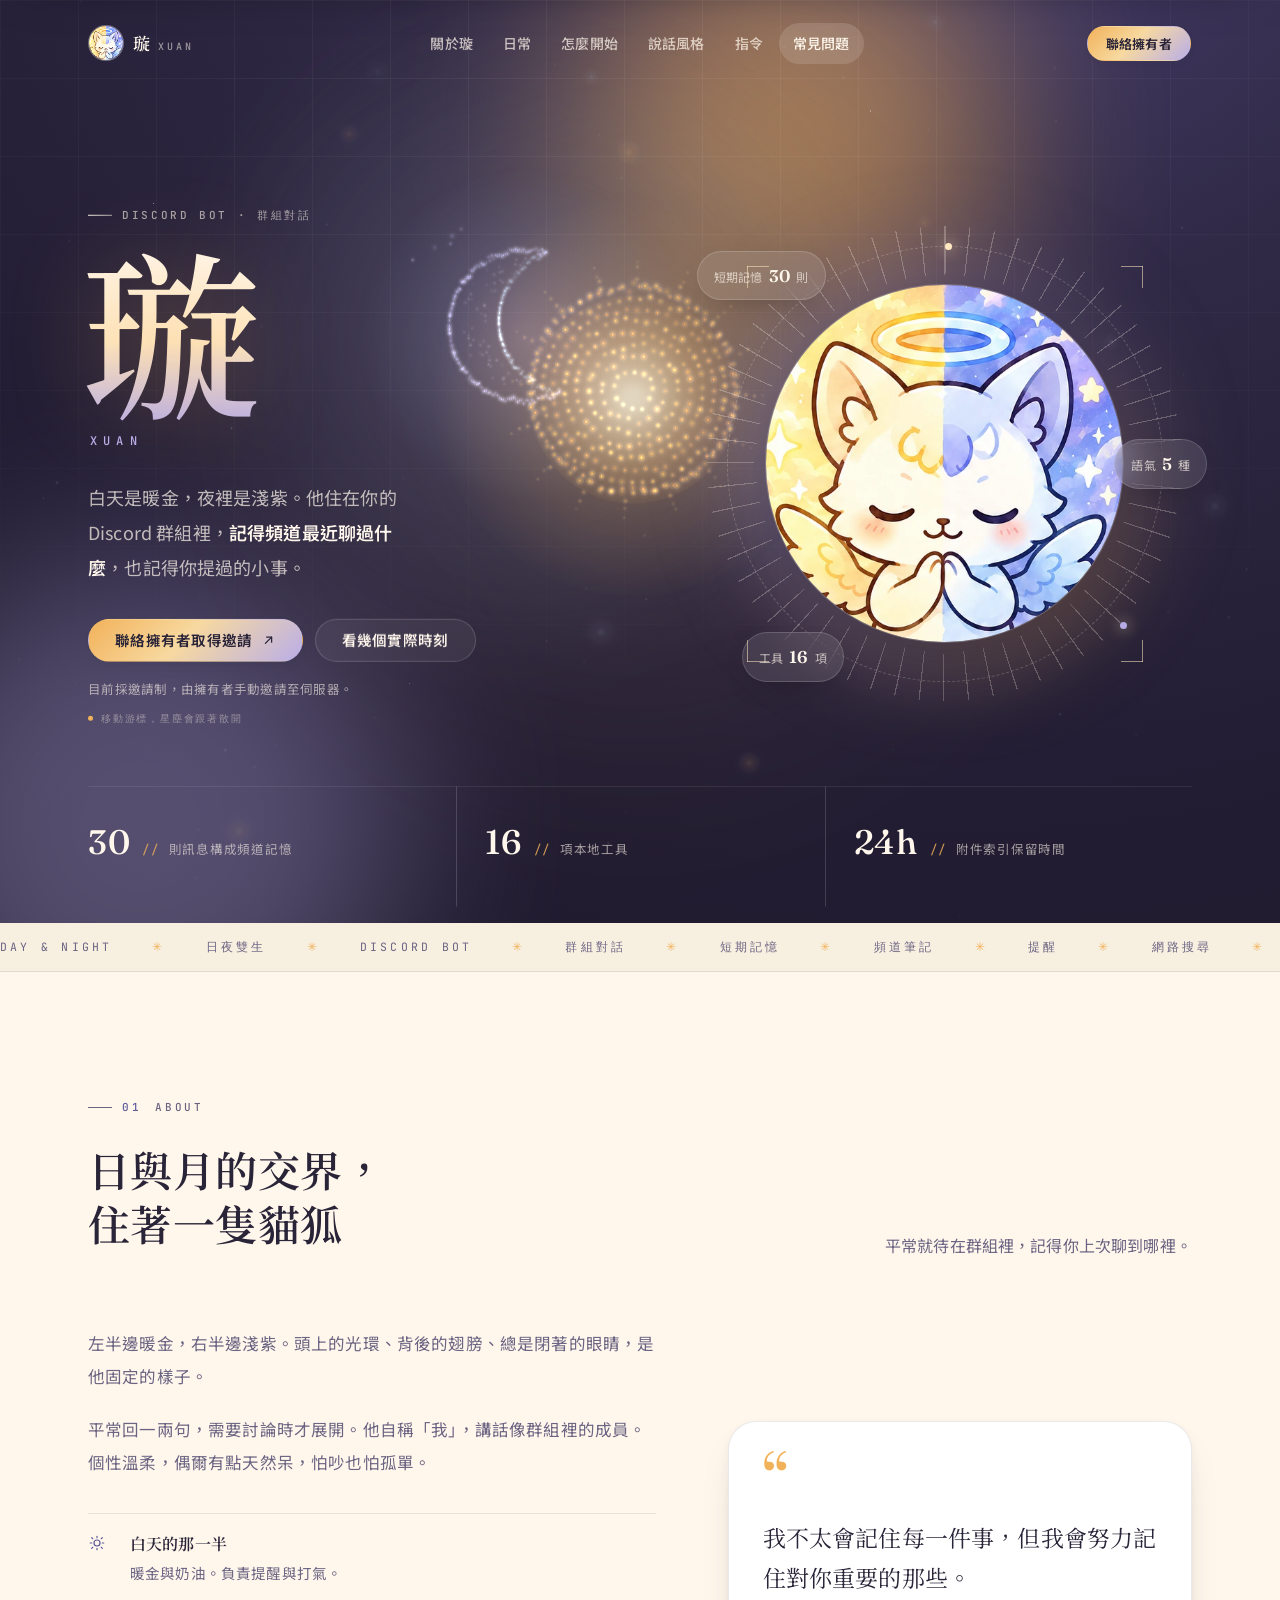
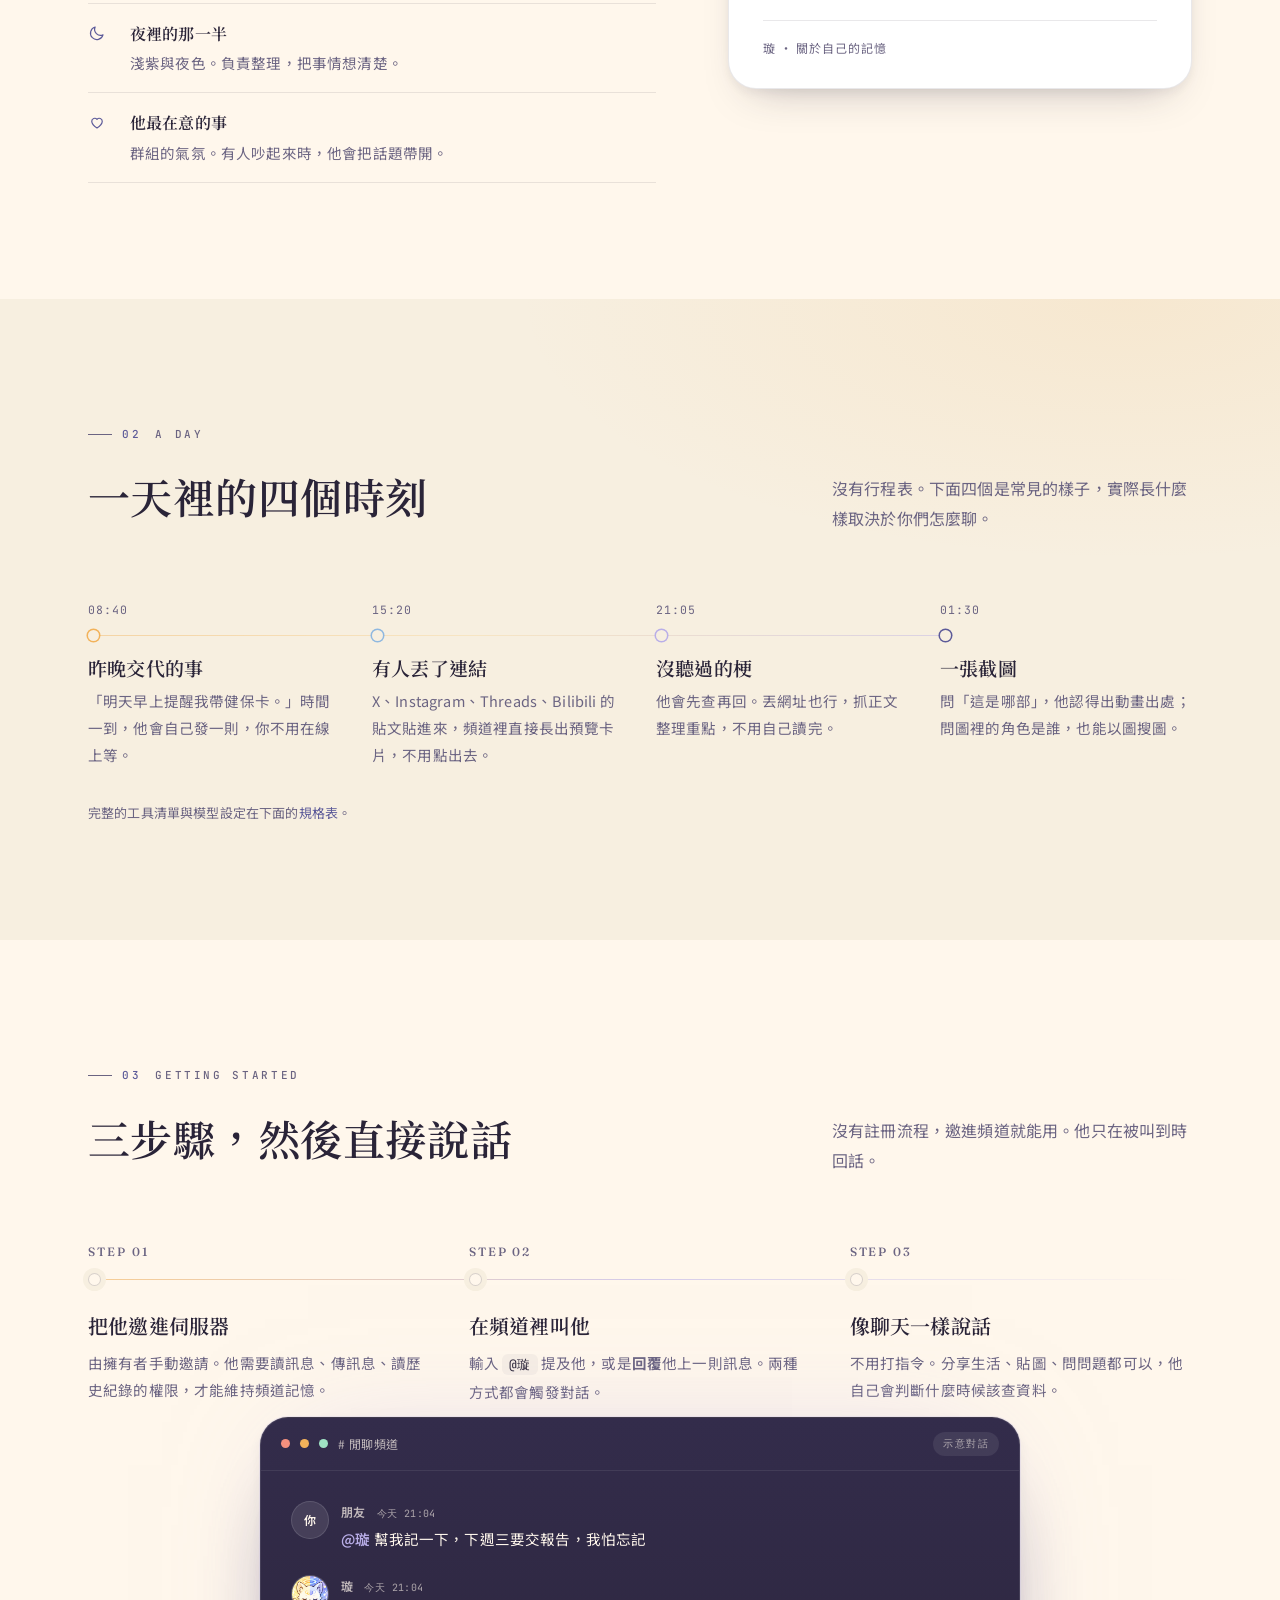
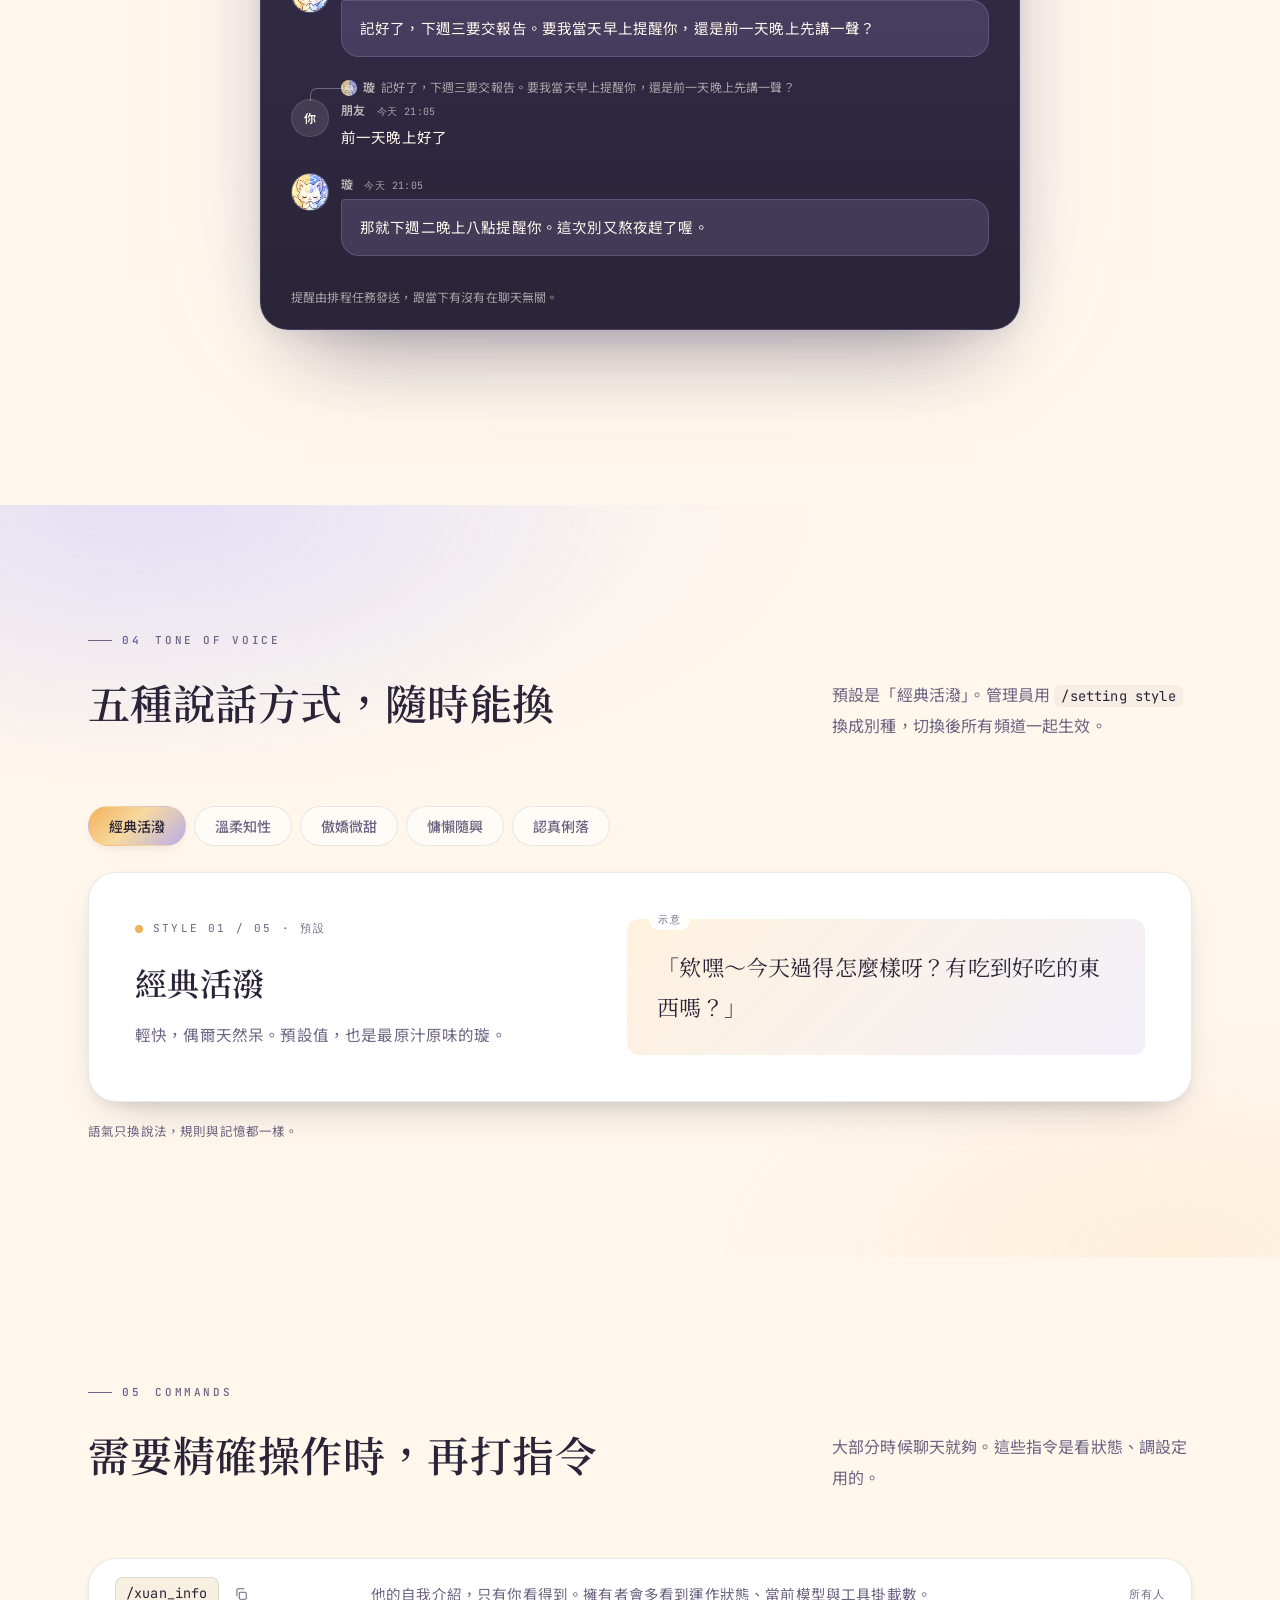
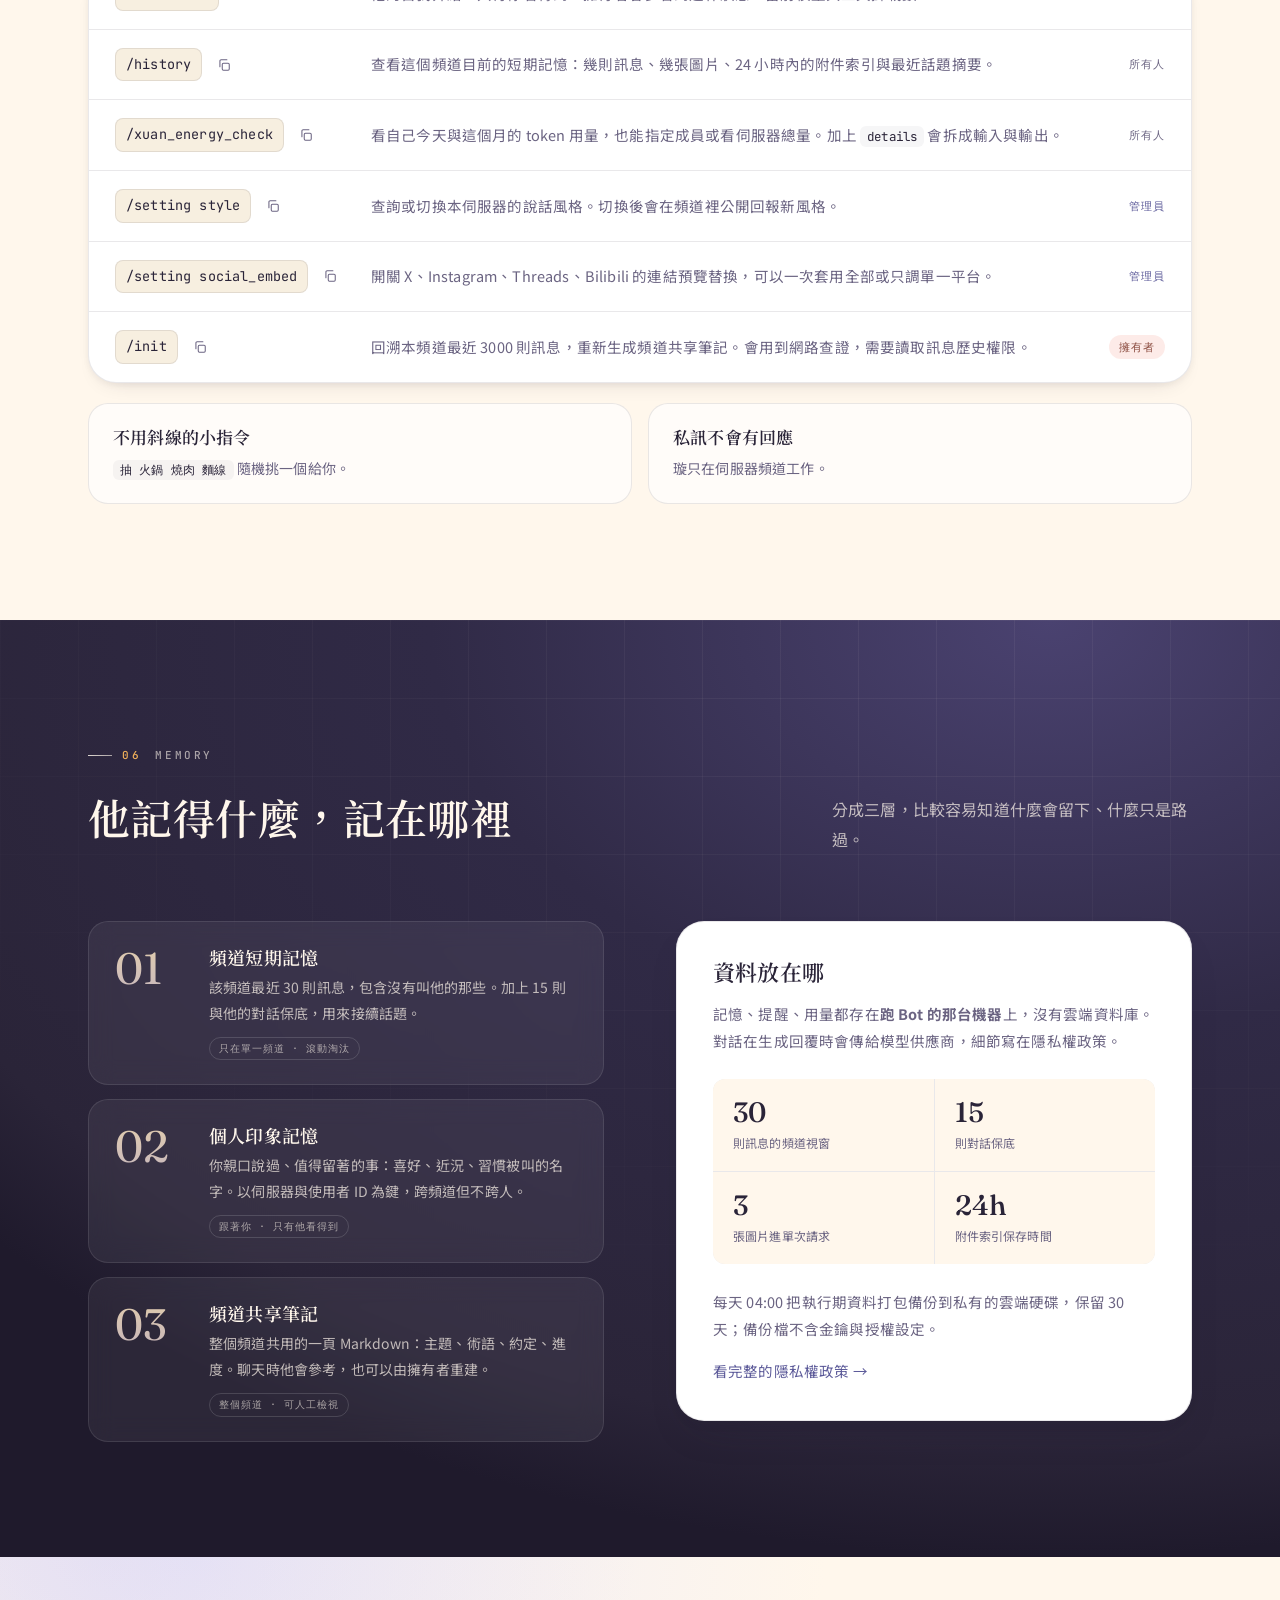
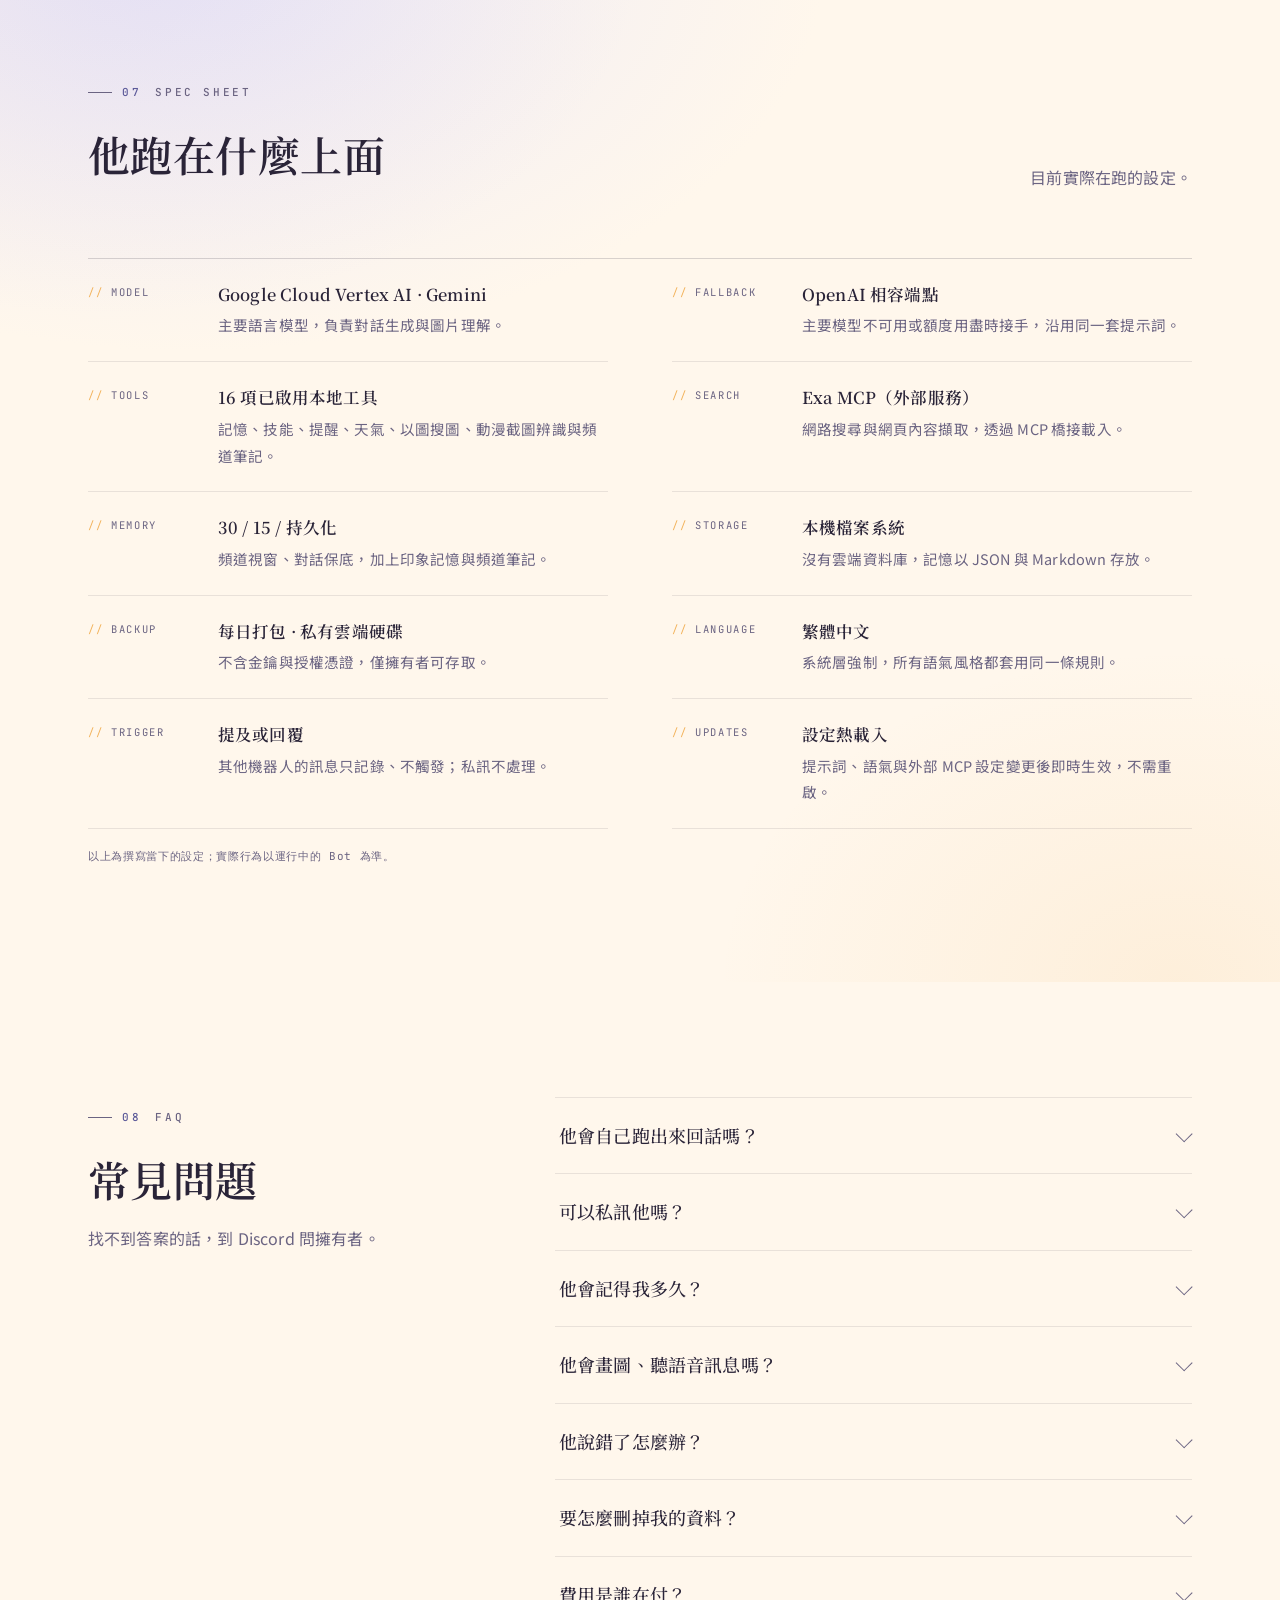
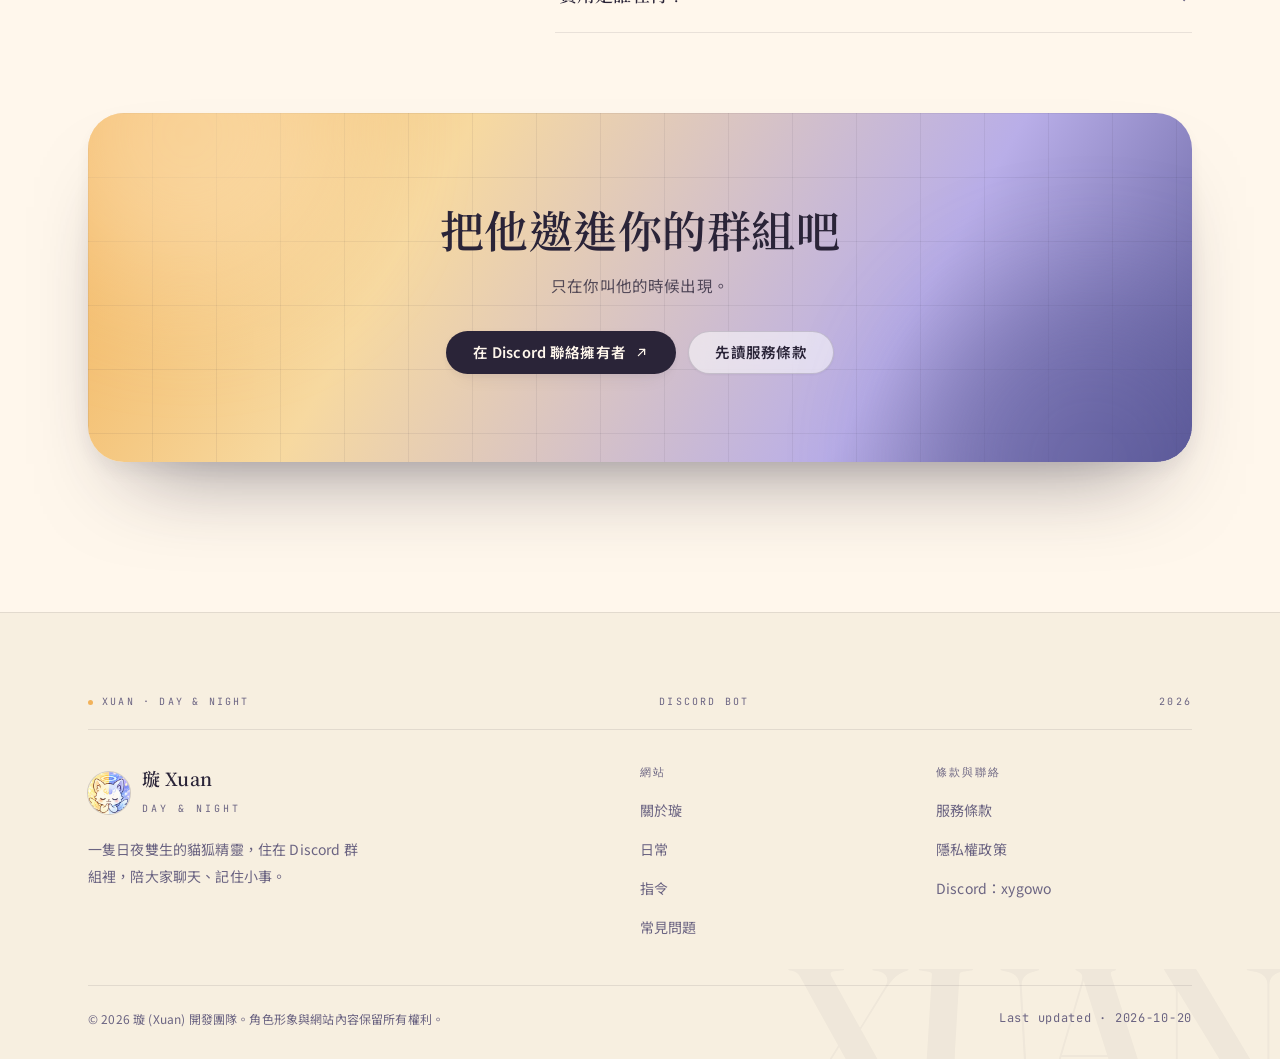
==== commit efb5dc97: "fix: 修正首屏斷點、語氣卡留白與低對比文字 - Hero 單欄斷點由 1080 下移至 900，1024 筆電維持雙欄，標題與 CTA 不再被頭像擠出首屏 - 星系位置同步改在 900 以下才移到" ====
--- a/index.html
+++ b/index.html
@@ -524,6 +524,10 @@
             <span class="spec__key">Trigger</span>
             <p class="spec__val"><strong>提及或回覆</strong>其他機器人的訊息只記錄、不觸發；私訊不處理。</p>
           </div>
+          <div class="spec__row">
+            <span class="spec__key">Updates</span>
+            <p class="spec__val"><strong>設定熱載入</strong>提示詞、語氣與外部 MCP 設定變更後即時生效，不需重啟。</p>
+          </div>
         </div>
         <p class="spec__note">以上為撰寫當下的設定；實際行為以運行中的 Bot 為準。</p>
       </div>
--- a/assets/css/style.css
+++ b/assets/css/style.css
@@ -140,10 +140,17 @@
   color: var(--outline-ink);
 }
 
+/* 焦點環：淺色底用墨色（14:1），深色底由下方覆寫成奶油色。
+   金色 ring 在奶油底只有 1.75:1，鍵盤使用者幾乎看不到。 */
 :focus-visible {
-  outline: 2px solid var(--day-gold);
+  outline: 3px solid var(--outline-ink);
   outline-offset: 3px;
-  border-radius: var(--r-xs);
+}
+
+.hero :focus-visible,
+.nav :focus-visible,
+.chat :focus-visible {
+  outline-color: var(--hero-text);
 }
 
 .wrap {
@@ -662,7 +669,7 @@
   font-size: 11.5px;
   letter-spacing: 0.28em;
   text-transform: uppercase;
-  color: var(--text-muted);
+  color: var(--text-secondary);
   white-space: nowrap;
 }
 
@@ -698,7 +705,7 @@
   margin-bottom: clamp(36px, 5vw, 60px);
 }
 
-.section__head .eyebrow { color: var(--text-muted); }
+.section__head .eyebrow { color: var(--text-secondary); }
 
 .section__title {
   font-size: clamp(28px, 3.8vw, 42px);
@@ -785,7 +792,7 @@
   border-top: 1px solid var(--line);
   font-size: 12px;
   letter-spacing: 0.08em;
-  color: var(--text-muted);
+  color: var(--text-secondary);
 }
 
 .traits {
@@ -872,7 +879,7 @@
   font-size: 12px;
   font-weight: 500;
   letter-spacing: 0.16em;
-  color: var(--text-muted);
+  color: var(--text-secondary);
 }
 
 .step h3 {
@@ -1099,7 +1106,7 @@
   font-family: var(--font-mono);
   font-size: 11.5px;
   letter-spacing: 0.08em;
-  color: var(--text-muted);
+  color: var(--text-secondary);
 }
 
 /* 圓點蓋在軸線上：底色遮住線，再用 box-shadow 描邊。
@@ -1135,7 +1142,7 @@
 .day__note {
   margin-top: 34px;
   font-size: 13px;
-  color: var(--text-muted);
+  color: var(--text-secondary);
 }
 
 /* --------------------------------------------------------------------------
@@ -1174,19 +1181,32 @@
   box-shadow: var(--shadow-sm);
 }
 
+/* 兩欄：左邊文字、右邊引言；引言塊撐滿高度，避免右半邊留一大片空白 */
 .tabpanel {
   position: relative;
+  display: grid;
+  grid-template-columns: minmax(0, 0.92fr) minmax(0, 1.08fr);
+  grid-template-areas:
+    "label quote"
+    "name  quote"
+    "desc  quote";
+  grid-template-rows: auto auto auto;
+  column-gap: clamp(28px, 4vw, 56px);
+  align-content: center;
+  align-items: start;
+  /* 五種語氣的引言長度不一，固定最小高度避免切換時下方內容跳動 */
+  min-height: 230px;
   padding: clamp(28px, 4vw, 46px);
   border-radius: var(--r-lg);
   background-color: var(--surface-elevated);
   border: 1px solid var(--line);
   box-shadow: var(--shadow-md);
-  min-height: 260px;
 }
 
 .tabpanel[hidden] { display: none; }
 
 .style-show__label {
+  grid-area: label;
   display: flex;
   align-items: center;
   gap: 10px;
@@ -1194,7 +1214,7 @@
   font-size: 11px;
   letter-spacing: 0.2em;
   text-transform: uppercase;
-  color: var(--text-muted);
+  color: var(--text-secondary);
   margin-bottom: 18px;
 }
 
@@ -1207,21 +1227,28 @@
 }
 
 .style-show__name {
+  grid-area: name;
   font-size: clamp(24px, 3vw, 32px);
   margin-bottom: 12px;
 }
 
 .style-show__desc {
+  grid-area: desc;
   max-width: 56ch;
   font-size: 15.5px;
   line-height: 1.9;
   color: var(--text-secondary);
-  margin-bottom: 26px;
+  margin-bottom: 0;
 }
 
 .style-show__quote {
+  grid-area: quote;
+  align-self: stretch;
+  display: flex;
+  flex-direction: column;
+  justify-content: center;
   position: relative;
-  padding: 24px 26px;
+  padding: 28px 30px;
   border-radius: var(--r-sm);
   background-image: linear-gradient(135deg, rgba(255, 232, 194, 0.55), rgba(237, 234, 247, 0.75));
   font-family: var(--font-serif);
@@ -1241,13 +1268,13 @@
   font-family: var(--font-mono);
   font-size: 10px;
   letter-spacing: 0.14em;
-  color: var(--text-muted);
+  color: var(--text-secondary);
 }
 
 .styles__note {
   margin-top: 18px;
   font-size: 12.5px;
-  color: var(--text-muted);
+  color: var(--text-secondary);
 }
 
 /* --------------------------------------------------------------------------
@@ -1301,7 +1328,7 @@
   border: 1px solid transparent;
   border-radius: var(--r-xs);
   background-color: transparent;
-  color: var(--text-muted);
+  color: var(--text-secondary);
   cursor: pointer;
   transition: all 200ms var(--ease);
 }
@@ -1326,7 +1353,7 @@
   font-family: var(--font-mono);
   font-size: 10.5px;
   letter-spacing: 0.1em;
-  color: var(--text-muted);
+  color: var(--text-secondary);
   white-space: nowrap;
 }
 
@@ -1535,8 +1562,8 @@
   width: 12px;
   height: 12px;
   flex-shrink: 0;
-  border-right: 1.5px solid var(--text-muted);
-  border-bottom: 1.5px solid var(--text-muted);
+  border-right: 1.5px solid var(--text-secondary);
+  border-bottom: 1.5px solid var(--text-secondary);
   transform: rotate(45deg) translateY(-3px);
   transition: transform 260ms var(--ease), border-color 200ms var(--ease);
 }
@@ -1702,7 +1729,7 @@
   font-size: 10px;
   letter-spacing: 0.3em;
   text-transform: uppercase;
-  color: var(--text-muted);
+  color: var(--text-secondary);
 }
 
 .footer__desc {
@@ -1718,7 +1745,7 @@
   font-weight: 500;
   letter-spacing: 0.2em;
   text-transform: uppercase;
-  color: var(--text-muted);
+  color: var(--text-secondary);
   margin: 0 0 16px;
 }
 
@@ -1748,7 +1775,7 @@
   gap: 12px;
   padding-top: 22px;
   font-size: 12px;
-  color: var(--text-muted);
+  color: var(--text-secondary);
 }
 
 .footer__bottom span {
@@ -1767,7 +1794,7 @@
   border-bottom: 1px solid var(--line);
 }
 
-.doc-hero .eyebrow { color: var(--text-muted); margin-bottom: 20px; }
+.doc-hero .eyebrow { color: var(--text-secondary); margin-bottom: 20px; }
 
 .doc-hero h1 {
   font-size: clamp(34px, 5vw, 54px);
@@ -1797,7 +1824,7 @@
   font-weight: 500;
   letter-spacing: 0.24em;
   text-transform: uppercase;
-  color: var(--text-muted);
+  color: var(--text-secondary);
 }
 
 .doc {
@@ -1826,7 +1853,7 @@
   font-weight: 500;
   letter-spacing: 0.2em;
   text-transform: uppercase;
-  color: var(--text-muted);
+  color: var(--text-secondary);
   margin-bottom: 14px;
 }
 
@@ -1855,7 +1882,7 @@
   content: counter(toc, decimal-leading-zero) "  ";
   font-family: var(--font-mono);
   font-size: 10px;
-  color: var(--text-muted);
+  color: var(--text-secondary);
 }
 
 .doc__toc a:hover {
@@ -1887,7 +1914,7 @@
   font-size: 11px;
   font-weight: 400;
   letter-spacing: 0.12em;
-  color: var(--text-muted);
+  color: var(--text-secondary);
 }
 
 .doc__body h3 {
@@ -1978,7 +2005,7 @@
   padding-top: 26px;
   border-top: 1px solid var(--line);
   font-size: 13px;
-  color: var(--text-muted);
+  color: var(--text-secondary);
 }
 
 /* --------------------------------------------------------------------------
@@ -2006,18 +2033,8 @@
    -------------------------------------------------------------------------- */
 
 @media (max-width: 1080px) {
-  .hero__inner {
-    grid-template-columns: minmax(0, 1fr);
-    gap: 40px;
-  }
-
-  .hero__visual {
-    width: min(420px, 92%);
-    margin: 0 auto;
-    order: -1;
-  }
-
-  .hero__lead { max-width: 48ch; }
+  /* Hero 在 1080 以下仍維持雙欄；單欄切換延到 900（見下方），
+     否則 1024 這種常見筆電寬度第一屏只剩一顆頭像。 */
 
   /* 兩欄時橫軸失去意義，改成「圓點 + 時間」的標籤 */
   .day {
@@ -2091,6 +2108,24 @@
 }
 
 @media (max-width: 900px) {
+  /* Hero 改單欄：視覺縮小、文案在下，避免頭像吃掉整個首屏 */
+  .hero__inner {
+    grid-template-columns: minmax(0, 1fr);
+    gap: 36px;
+  }
+
+  .hero__visual {
+    width: min(360px, 88%);
+    margin: 0 auto;
+    order: -1;
+  }
+
+  .hero__lead { max-width: 46ch; }
+
+  /* 語氣卡在窄螢幕回到單欄堆疊 */
+  .tabpanel { display: block; }
+  .style-show__quote { margin-top: 26px; }
+
   .nav__links { display: none; }
   .nav__cta { display: none; }
   .nav__toggle { display: inline-flex; }
@@ -2513,7 +2548,7 @@
   font-size: 10.5px;
   letter-spacing: 0.16em;
   text-transform: uppercase;
-  color: var(--text-muted);
+  color: var(--text-secondary);
   padding-top: 4px;
 }
 
@@ -2543,7 +2578,7 @@
   font-family: var(--font-mono);
   font-size: 11px;
   letter-spacing: 0.06em;
-  color: var(--text-muted);
+  color: var(--text-secondary);
 }
 
 /* --------------------------------------------------------------------------
@@ -2601,7 +2636,7 @@
   font-size: 10px;
   letter-spacing: 0.22em;
   text-transform: uppercase;
-  color: var(--text-muted);
+  color: var(--text-secondary);
 }
 
 .footer__meta span:first-child::before {
@@ -2632,6 +2667,12 @@
    -------------------------------------------------------------------------- */
 
 @media (max-width: 1080px) {
+  .spec { grid-template-columns: minmax(0, 1fr); }
+}
+
+/* 星系位置只在 hero 變單欄時才移到頭像後方（≤900）；
+   901–1080 仍是雙欄，星系維持在右側頭像處。 */
+@media (max-width: 900px) {
   .hero {
     --celestial-x: 17%;
     --celestial-y: 26%;
@@ -2642,8 +2683,6 @@
 
   .hero__nebula { width: min(760px, 130vw); }
   .hero__disk { width: min(520px, 96vw); }
-
-  .spec { grid-template-columns: minmax(0, 1fr); }
 }
 
 @media (max-width: 720px) {
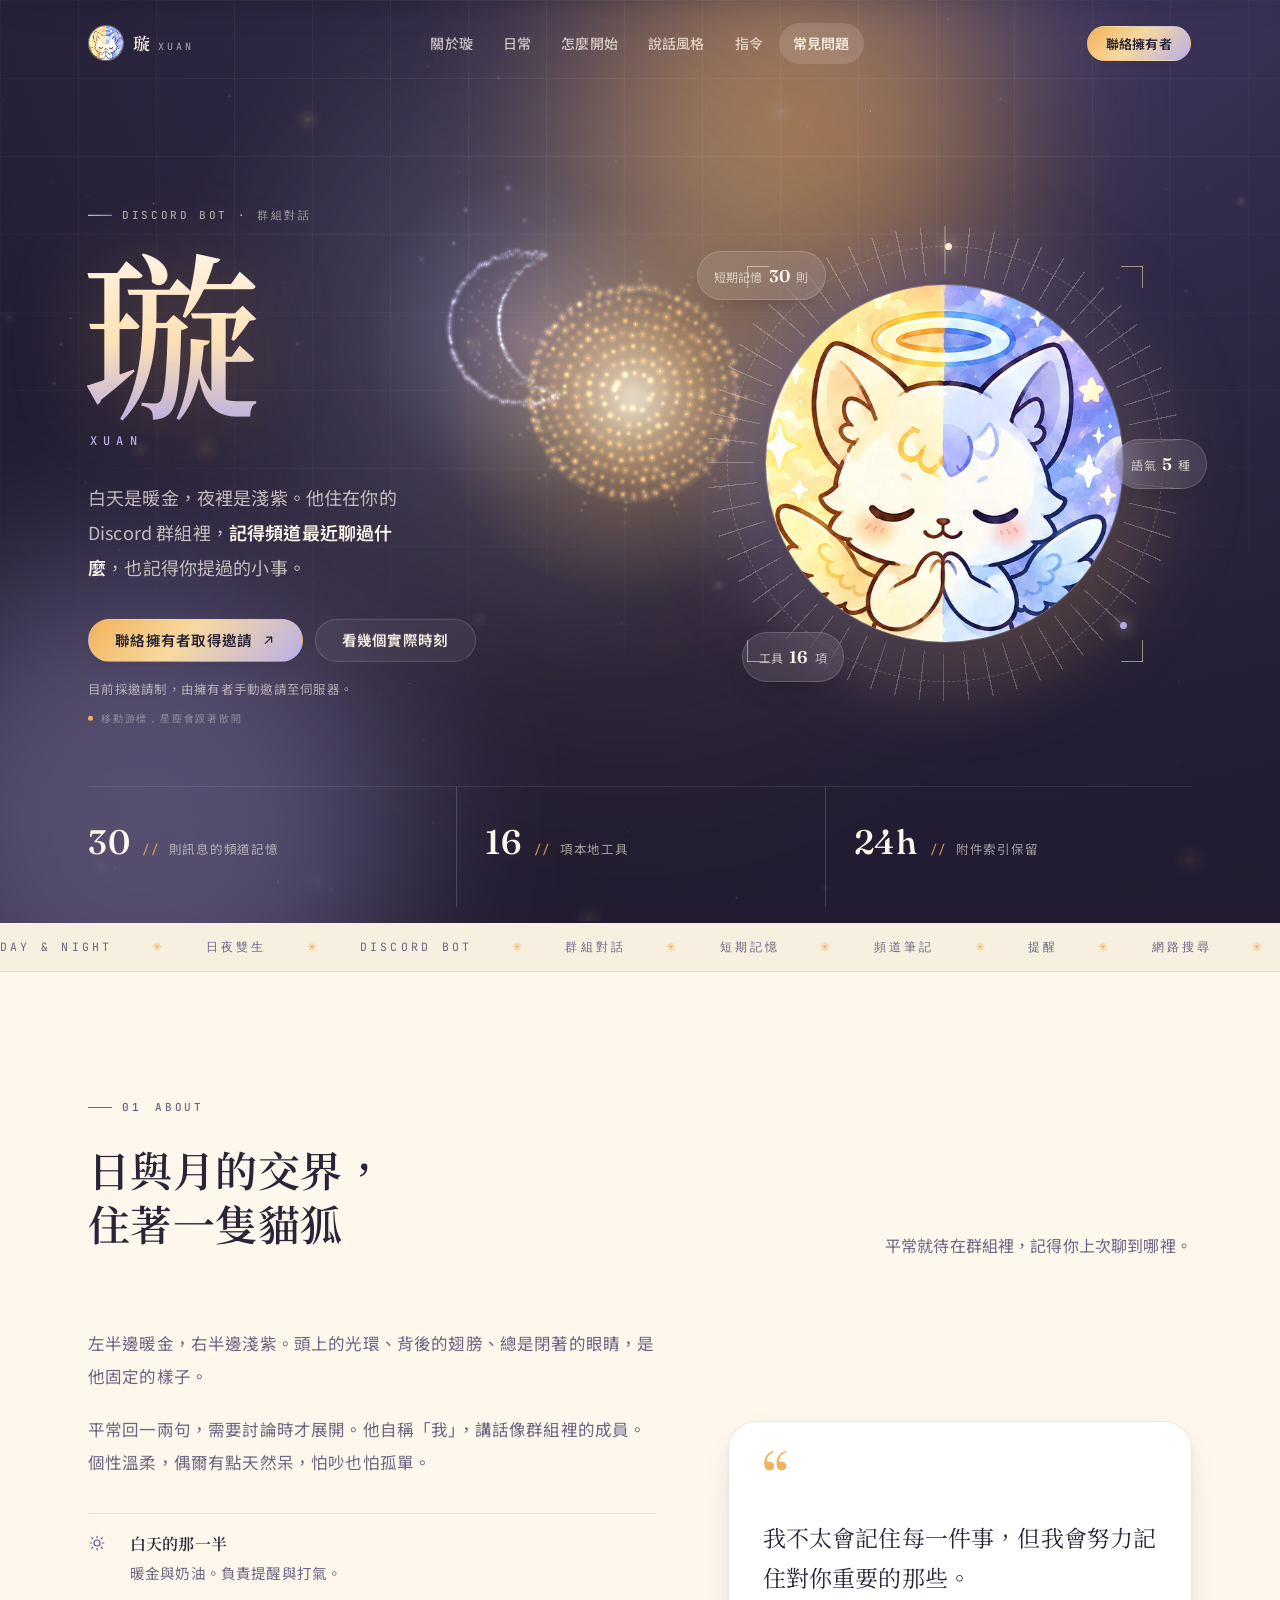
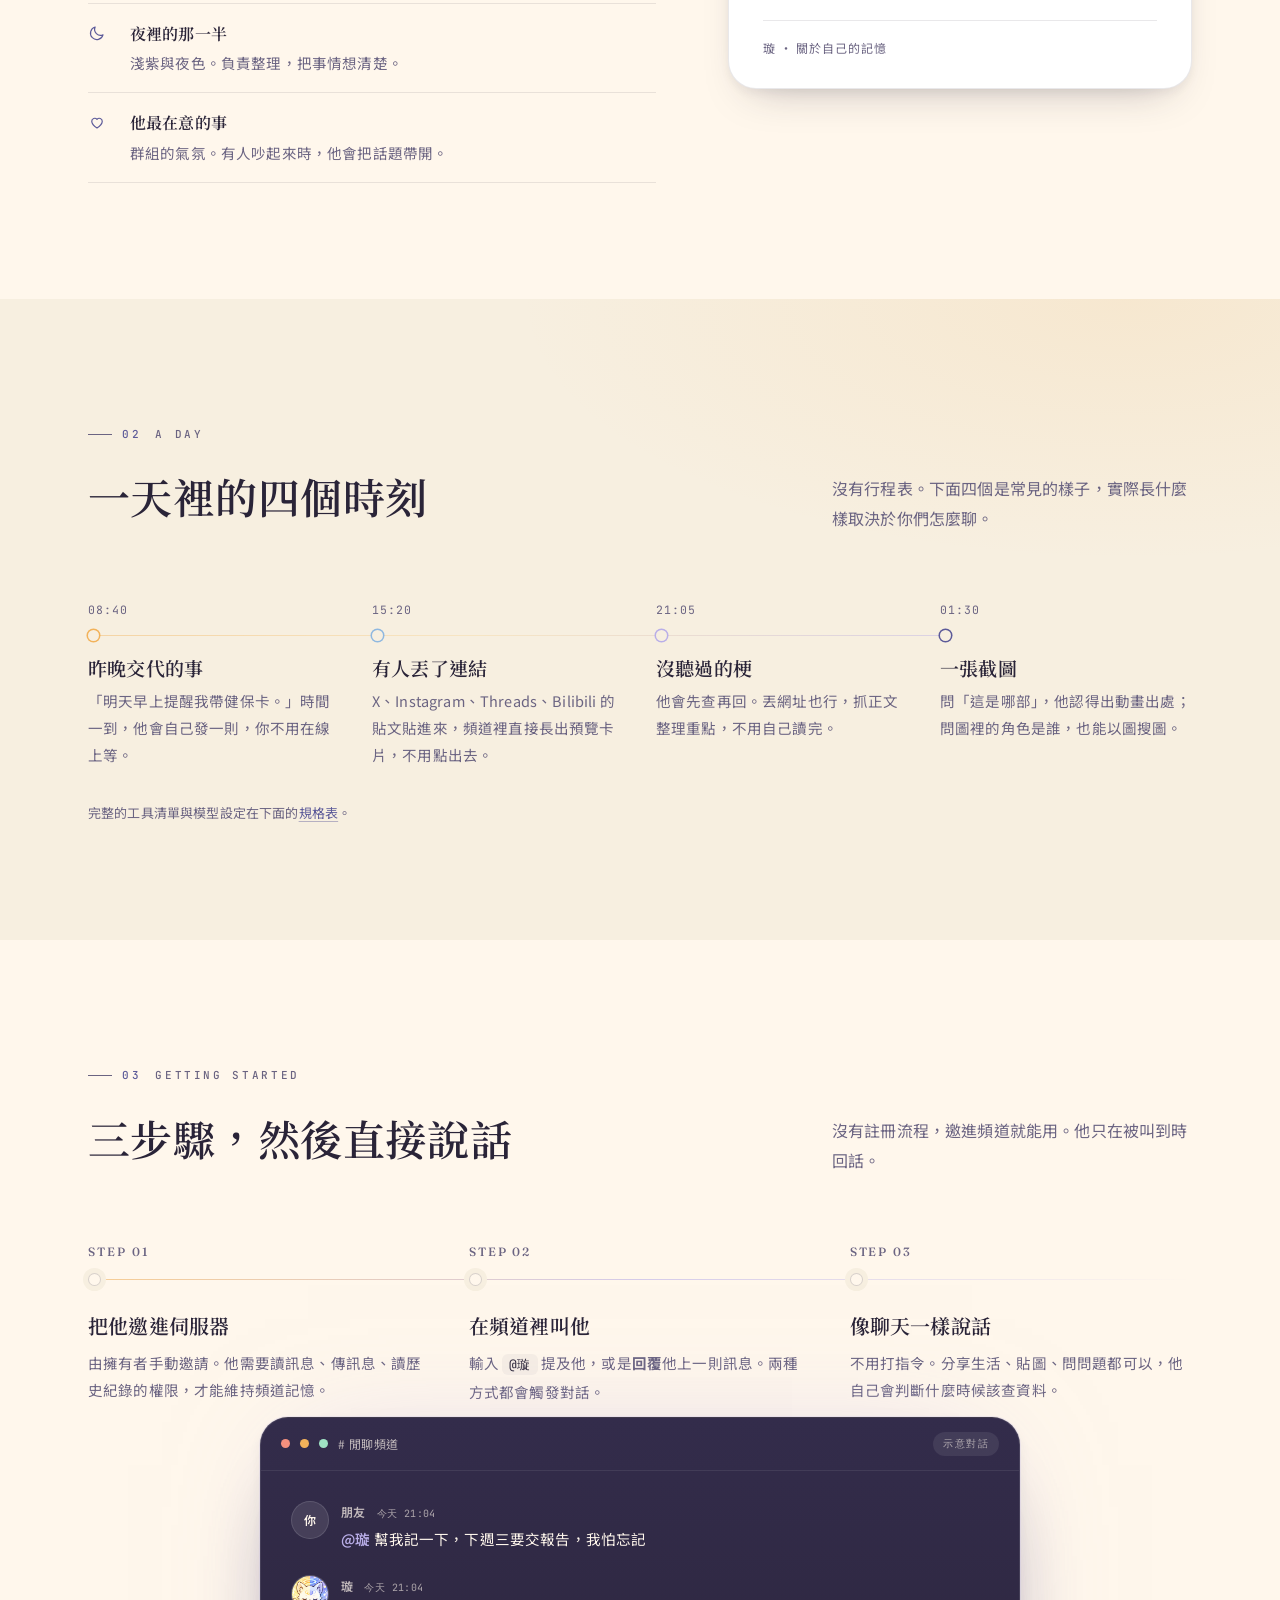
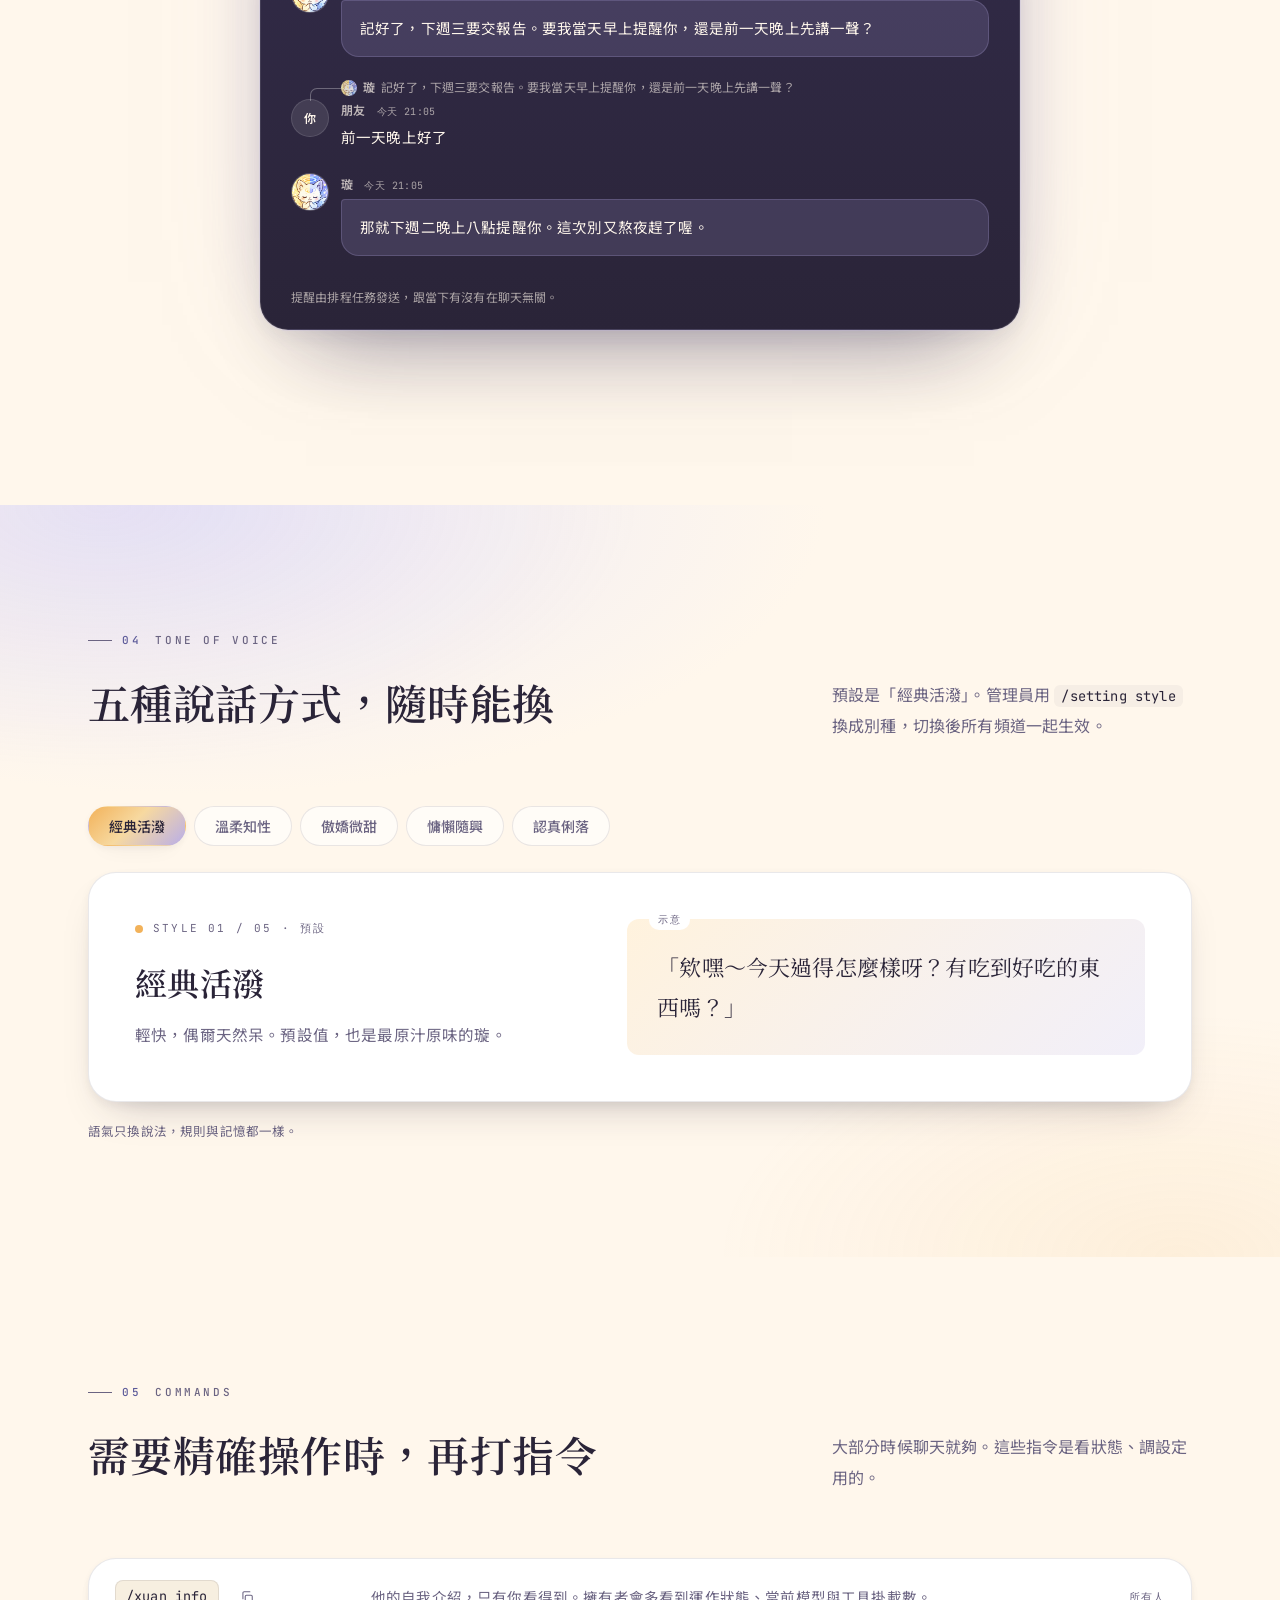
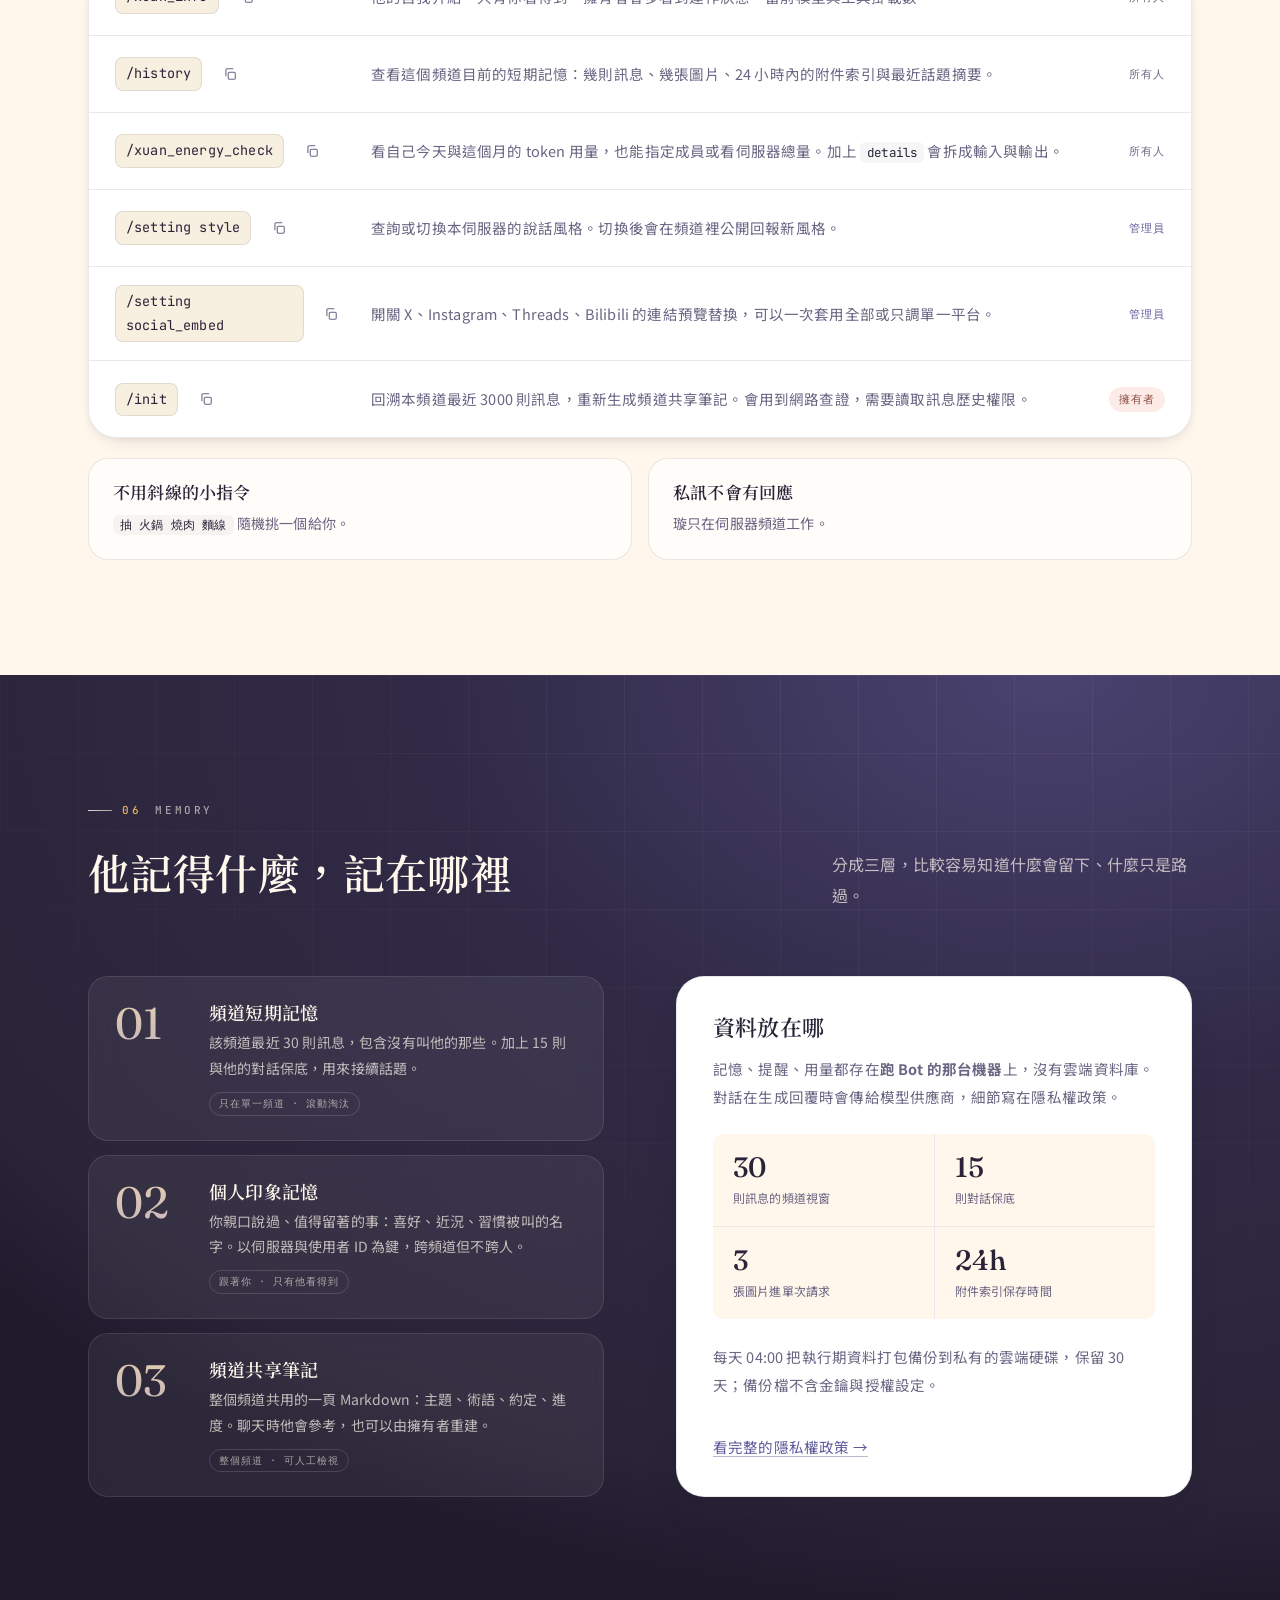
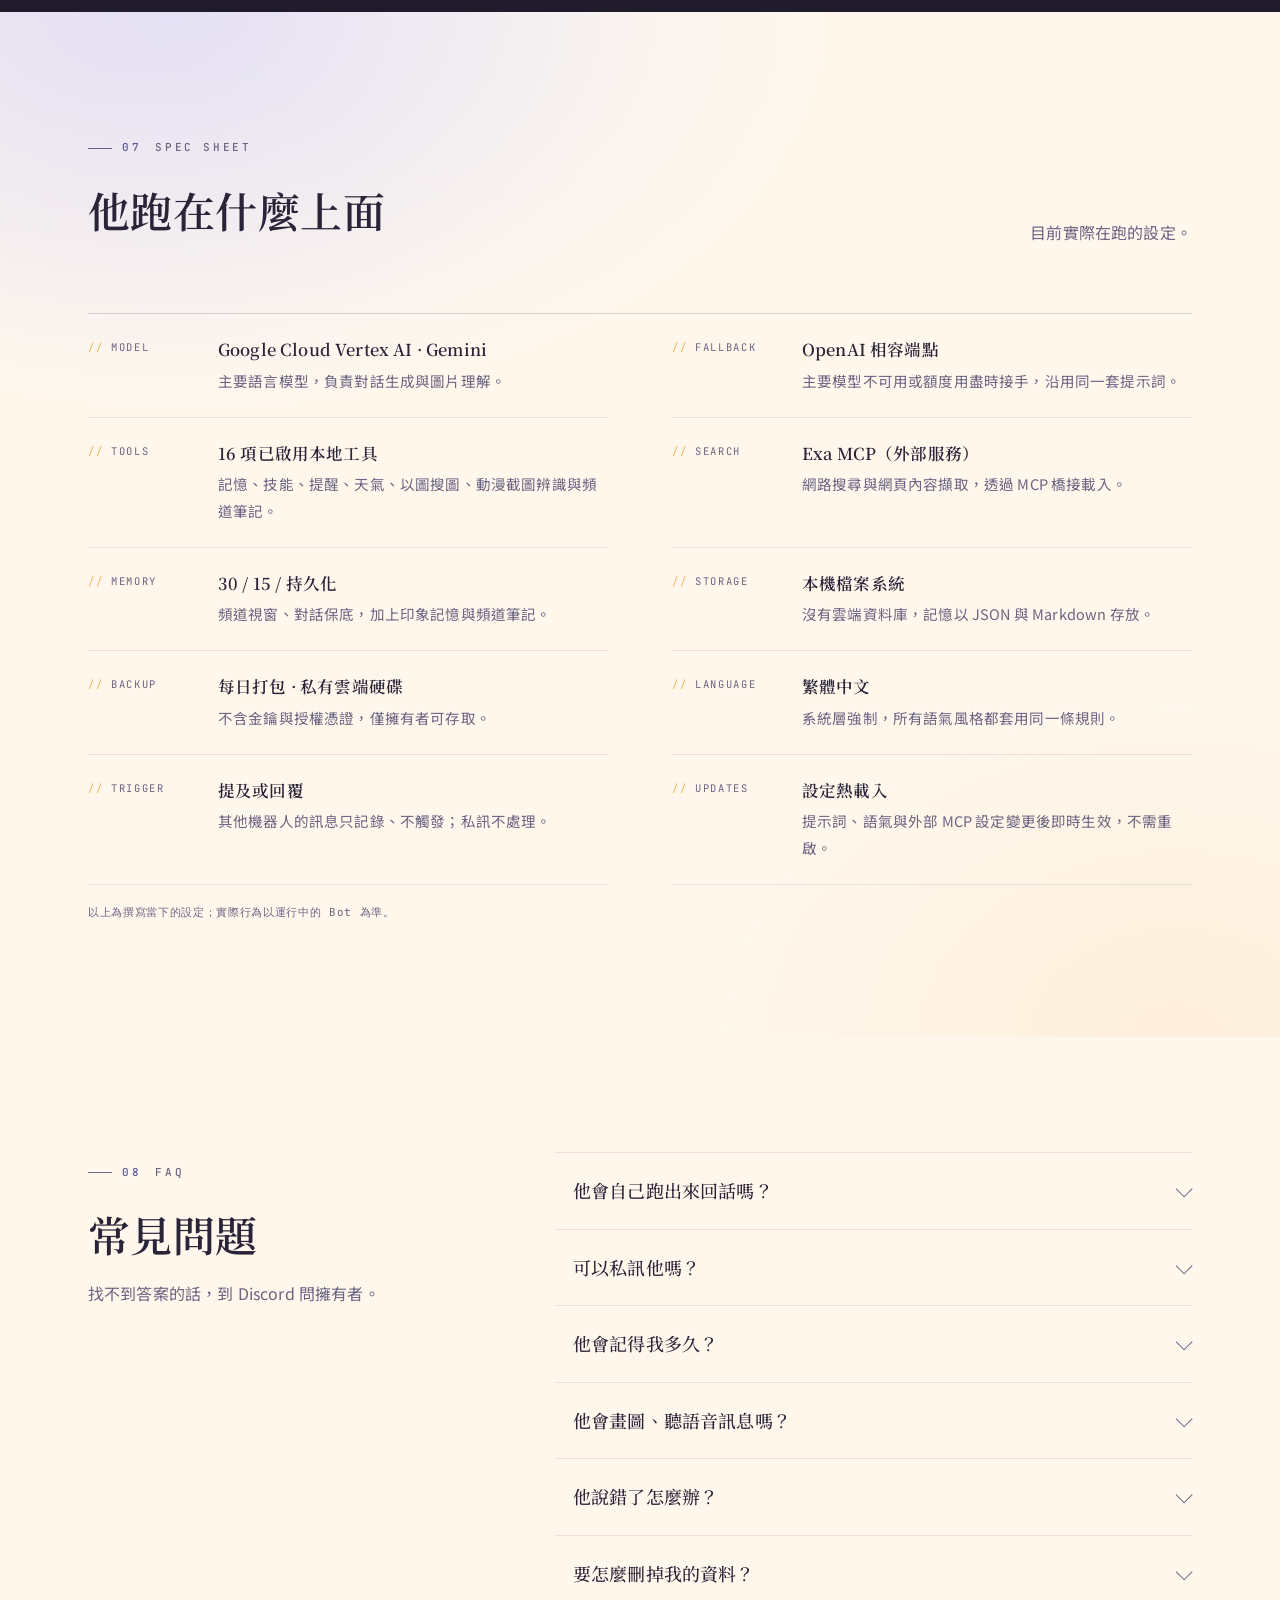
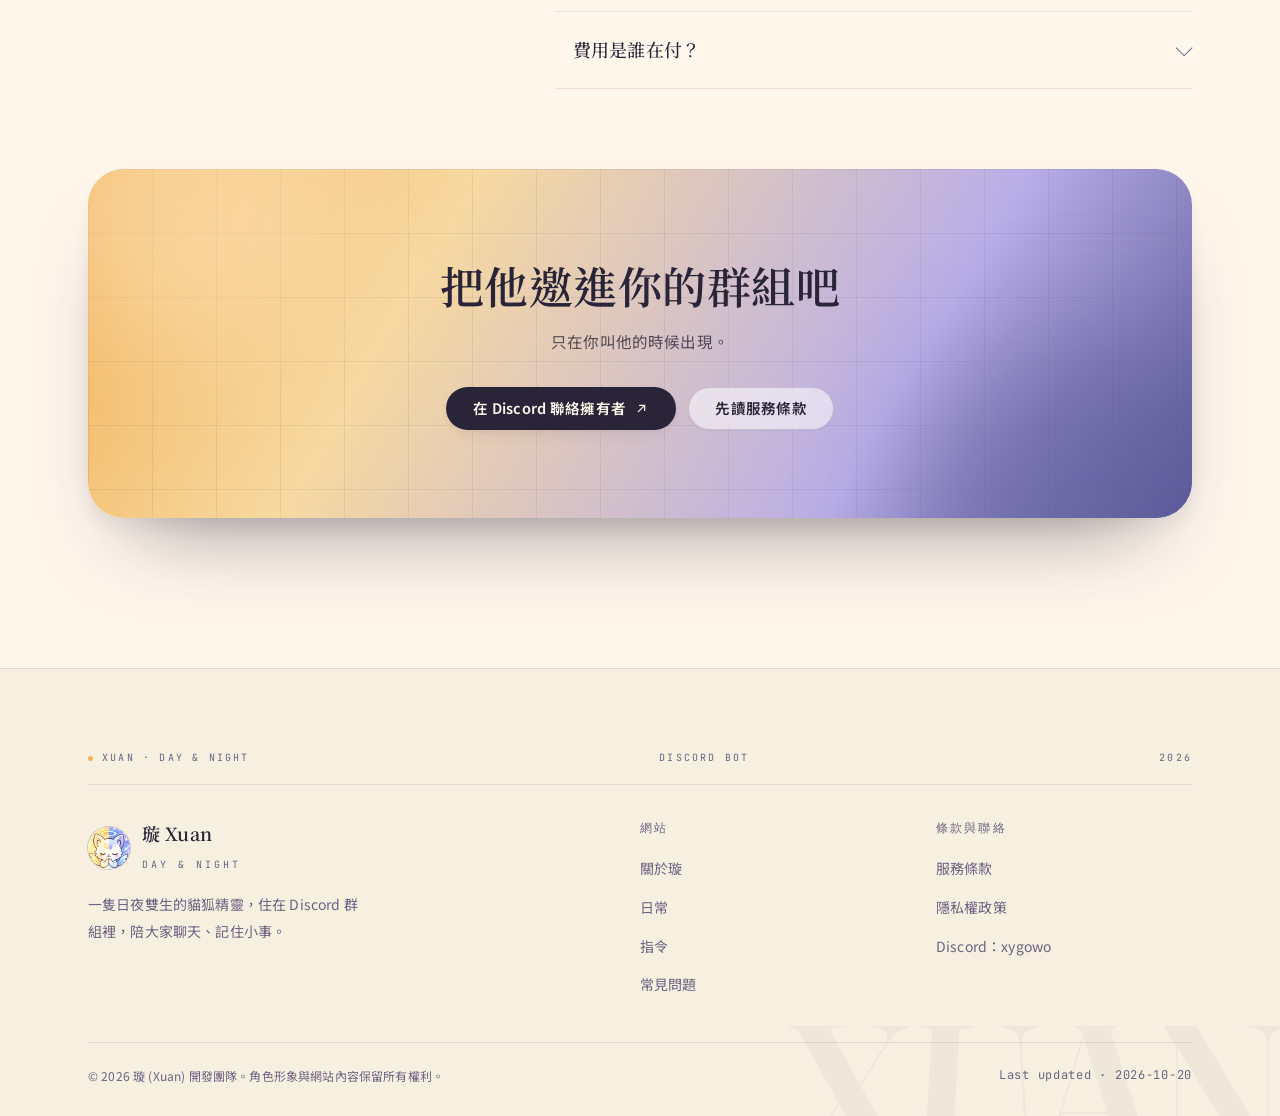
==== commit 44f897fa: "feat: 改善手機首屏、FAQ 回饋與分享卡 - 手機 hero 標籤改為頭像下方 pill 列，320px 仍維持單列 - 手機統計列改三欄緊湊版，移除 mono 的 // 前綴避免中文孤字 - " ====
--- a/index.html
+++ b/index.html
@@ -6,15 +6,27 @@
   <title>璇 Xuan — 住在 Discord 群組裡的貓狐精靈</title>
   <meta name="description" content="璇（Xuan）是一隻日夜雙生的貓狐精靈，在 Discord 群組裡陪你聊天、記住你說過的話，需要時還能查資料、設提醒、整理頻道筆記。">
   <meta name="theme-color" content="#2A2438">
+  <link rel="canonical" href="https://xuan.xygowo.com/">
   <meta property="og:type" content="website">
+  <meta property="og:site_name" content="璇 Xuan">
+  <meta property="og:locale" content="zh_TW">
+  <meta property="og:url" content="https://xuan.xygowo.com/">
   <meta property="og:title" content="璇 Xuan — 住在 Discord 群組裡的貓狐精靈">
   <meta property="og:description" content="被 @ 或被回覆時才出現的群組對話 Bot。短期記憶、個人印象、頻道筆記，另有 16 項本地工具。">
-  <meta property="og:image" content="assets/img/avatar-lg.webp">
+  <meta property="og:image" content="https://xuan.xygowo.com/assets/img/og-cover.jpg">
+  <meta property="og:image:type" content="image/jpeg">
+  <meta property="og:image:width" content="1200">
+  <meta property="og:image:height" content="630">
+  <meta property="og:image:alt" content="璇 Xuan — 住在 Discord 群組裡的貓狐精靈">
+  <meta name="twitter:card" content="summary_large_image">
+  <meta name="twitter:title" content="璇 Xuan — 住在 Discord 群組裡的貓狐精靈">
+  <meta name="twitter:description" content="被 @ 或被回覆時才出現的群組對話 Bot。短期記憶、個人印象、頻道筆記，另有 16 項本地工具。">
+  <meta name="twitter:image" content="https://xuan.xygowo.com/assets/img/og-cover.jpg">
   <link rel="icon" type="image/png" href="assets/img/favicon.png?v=2">
   <link rel="apple-touch-icon" href="assets/img/favicon-180.png?v=2">
   <link rel="preconnect" href="https://fonts.googleapis.com">
   <link rel="preconnect" href="https://fonts.gstatic.com" crossorigin>
-  <link href="https://fonts.googleapis.com/css2?family=Fraunces:opsz,wght@9..144,300..600&family=JetBrains+Mono:wght@400;500&family=Noto+Sans+TC:wght@300;400;500;600&family=Noto+Serif+TC:wght@400;500;600&display=swap" rel="stylesheet">
+  <link href="https://fonts.googleapis.com/css2?family=Fraunces:opsz,wght@9..144,400..600&family=JetBrains+Mono:wght@400;500&family=Noto+Sans+TC:wght@400;500;600&family=Noto+Serif+TC:wght@500;600&display=swap" rel="stylesheet">
   <script>document.documentElement.classList.add('js');</script>
   <link rel="stylesheet" href="assets/css/style.css">
 </head>
@@ -87,17 +99,19 @@
           <div class="hero__orbit"></div>
           <div class="hero__frame"></div>
           <img class="hero__avatar" src="assets/img/avatar-lg.webp" alt="" width="512" height="512">
-          <span class="hero__tag hero__tag--1">短期記憶 <b>30</b> 則</span>
-          <span class="hero__tag hero__tag--2">語氣 <b>5</b> 種</span>
-          <span class="hero__tag hero__tag--3">工具 <b>16</b> 項</span>
+          <div class="hero__tags">
+            <span class="hero__tag hero__tag--1">短期記憶 <b>30</b> 則</span>
+            <span class="hero__tag hero__tag--2">語氣 <b>5</b> 種</span>
+            <span class="hero__tag hero__tag--3">工具 <b>16</b> 項</span>
+          </div>
         </div>
       </div>
 
       <div class="wrap hero__stats-wrap" data-parallax="0.04" data-parallax-max="45">
         <div class="hero__stats">
-          <div><b>30</b><span>則訊息構成頻道記憶</span></div>
+          <div><b>30</b><span>則訊息的頻道記憶</span></div>
           <div><b>16</b><span>項本地工具</span></div>
-          <div><b>24h</b><span>附件索引保留時間</span></div>
+          <div><b>24h</b><span>附件索引保留</span></div>
         </div>
       </div>
     </section>
--- a/assets/css/style.css
+++ b/assets/css/style.css
@@ -2164,16 +2164,8 @@
   }
 
   .hero__stats {
-    grid-template-columns: minmax(0, 1fr);
+    grid-template-columns: repeat(3, minmax(0, 1fr));
     gap: 0;
-  }
-
-  .hero__stats div { padding: 16px 0; }
-
-  .hero__stats div + div {
-    padding-left: 0;
-    border-left: none;
-    border-top: 1px solid var(--line-inverse);
   }
 
   .cmd-extra { grid-template-columns: minmax(0, 1fr); }
@@ -2188,9 +2180,6 @@
   .hero { padding-top: 108px; }
   .hero__title { font-size: clamp(72px, 22vw, 104px); }
   .hero__latin { letter-spacing: 0.4em; }
-
-  .hero__tag { font-size: 11px; padding: 7px 12px; }
-  .hero__tag--2 { right: -4%; }
 
   .day {
     grid-template-columns: minmax(0, 1fr);
@@ -2937,3 +2926,160 @@
 .about__quote {
   position: static;
 }
+
+/* ==========================================================================
+   v5 layer — 手機細節與可讀性
+   疊在 v2 / v3 / v4 之後，處理跨層覆寫與小螢幕節奏。
+   ========================================================================== */
+
+/* 內文連結：常駐細底線，不要只在 hover 才出現 */
+.section p a,
+.faq__a a,
+.doc__body a,
+.memory__panel p a {
+  color: var(--night-indigo);
+  text-decoration: underline;
+  text-decoration-thickness: 1px;
+  text-decoration-color: rgba(92, 90, 153, 0.42);
+  text-underline-offset: 3px;
+  transition: color 200ms var(--ease), text-decoration-color 200ms var(--ease);
+}
+
+.section p a:hover,
+.faq__a a:hover,
+.doc__body a:hover,
+.memory__panel p a:hover {
+  color: var(--text-primary);
+  text-decoration-color: currentColor;
+}
+
+/* 指令複製：視覺圖示維持 14px，熱區放大到 40×40 */
+.cmd__copy {
+  width: 40px;
+  height: 40px;
+}
+
+/* FAQ：展開時左側金線 + 淡紫底，回饋不再只有箭頭翻轉 */
+.faq__item summary {
+  position: relative;
+  padding-left: 18px;
+}
+
+.faq__item summary::before {
+  content: "";
+  position: absolute;
+  left: 0;
+  top: 20px;
+  bottom: 20px;
+  width: 2px;
+  border-radius: 2px;
+  background-color: transparent;
+  transition: background-color 200ms var(--ease);
+}
+
+.faq__item[open] summary::before { background-color: var(--day-gold); }
+.faq__item[open] summary { color: var(--night-indigo); }
+
+.faq__item[open] {
+  background-color: rgba(237, 234, 247, 0.45);
+  border-radius: var(--r-sm);
+}
+
+.faq__a { padding-left: 18px; }
+
+/* 頁尾欄位標題：10.5px 在手機上幾乎讀不到 */
+.site-footer h5 {
+  font-size: 12px;
+  letter-spacing: 0.18em;
+}
+
+/* 記憶區：右側白卡撐滿高度，隱私連結貼齊底部，兩欄收尾對齊 */
+.memory { align-items: stretch; }
+
+.memory__panel {
+  display: flex;
+  flex-direction: column;
+}
+
+.memory__panel p:last-child {
+  margin-top: auto;
+  padding-top: 18px;
+}
+
+/* 浮動標籤外層：桌機仍讓三顆標籤絕對定位在頭像周圍 */
+.hero__tags {
+  position: absolute;
+  inset: 0;
+  pointer-events: none;
+}
+
+@media (max-width: 900px) {
+  /* 統計列改三欄緊湊版，不再三列堆疊 */
+  .hero__stats { margin-top: 34px; }
+
+  .hero__stats div {
+    display: grid;
+    align-content: start;
+    gap: 2px;
+    padding: 16px 0 20px;
+  }
+
+  .hero__stats div + div {
+    padding-left: 16px;
+    border-left: 1px solid var(--line-inverse);
+    border-top: none;
+  }
+
+  .hero__stats b { font-size: 26px; }
+
+  .hero__stats span {
+    font-size: 11.5px;
+    line-height: 1.5;
+    letter-spacing: 0.02em;
+  }
+
+  /* 手機不需要 mono 的 "// " 前綴，省下的寬度留給中文標籤 */
+  .hero__stats span::before { content: none; }
+}
+
+@media (max-width: 720px) {
+  /* 手機：標籤從頭像邊緣移到下方，變成一列可換行的 pill */
+  .hero__tags {
+    position: static;
+    display: flex;
+    flex-wrap: wrap;
+    justify-content: center;
+    gap: 8px;
+    margin-top: 16px;
+  }
+
+  .hero__tag {
+    position: static;
+    font-size: 11px;
+    padding: 6px 12px;
+  }
+
+  .hero__stats b { font-size: 22px; }
+
+  .hero__stats span {
+    font-size: 10.5px;
+    line-height: 1.45;
+  }
+
+  .hero__stats div + div { padding-left: 12px; }
+}
+
+@media (max-width: 360px) {
+  /* 320px：縮小 pill 讓三顆仍能排成一列 */
+  .hero__tags { gap: 4px; }
+
+  .hero__tag {
+    gap: 4px;
+    font-size: 10px;
+    padding: 5px 8px;
+  }
+
+  .hero__tag b { font-size: 14px; }
+
+  .hero__stats span { font-size: 10px; }
+}
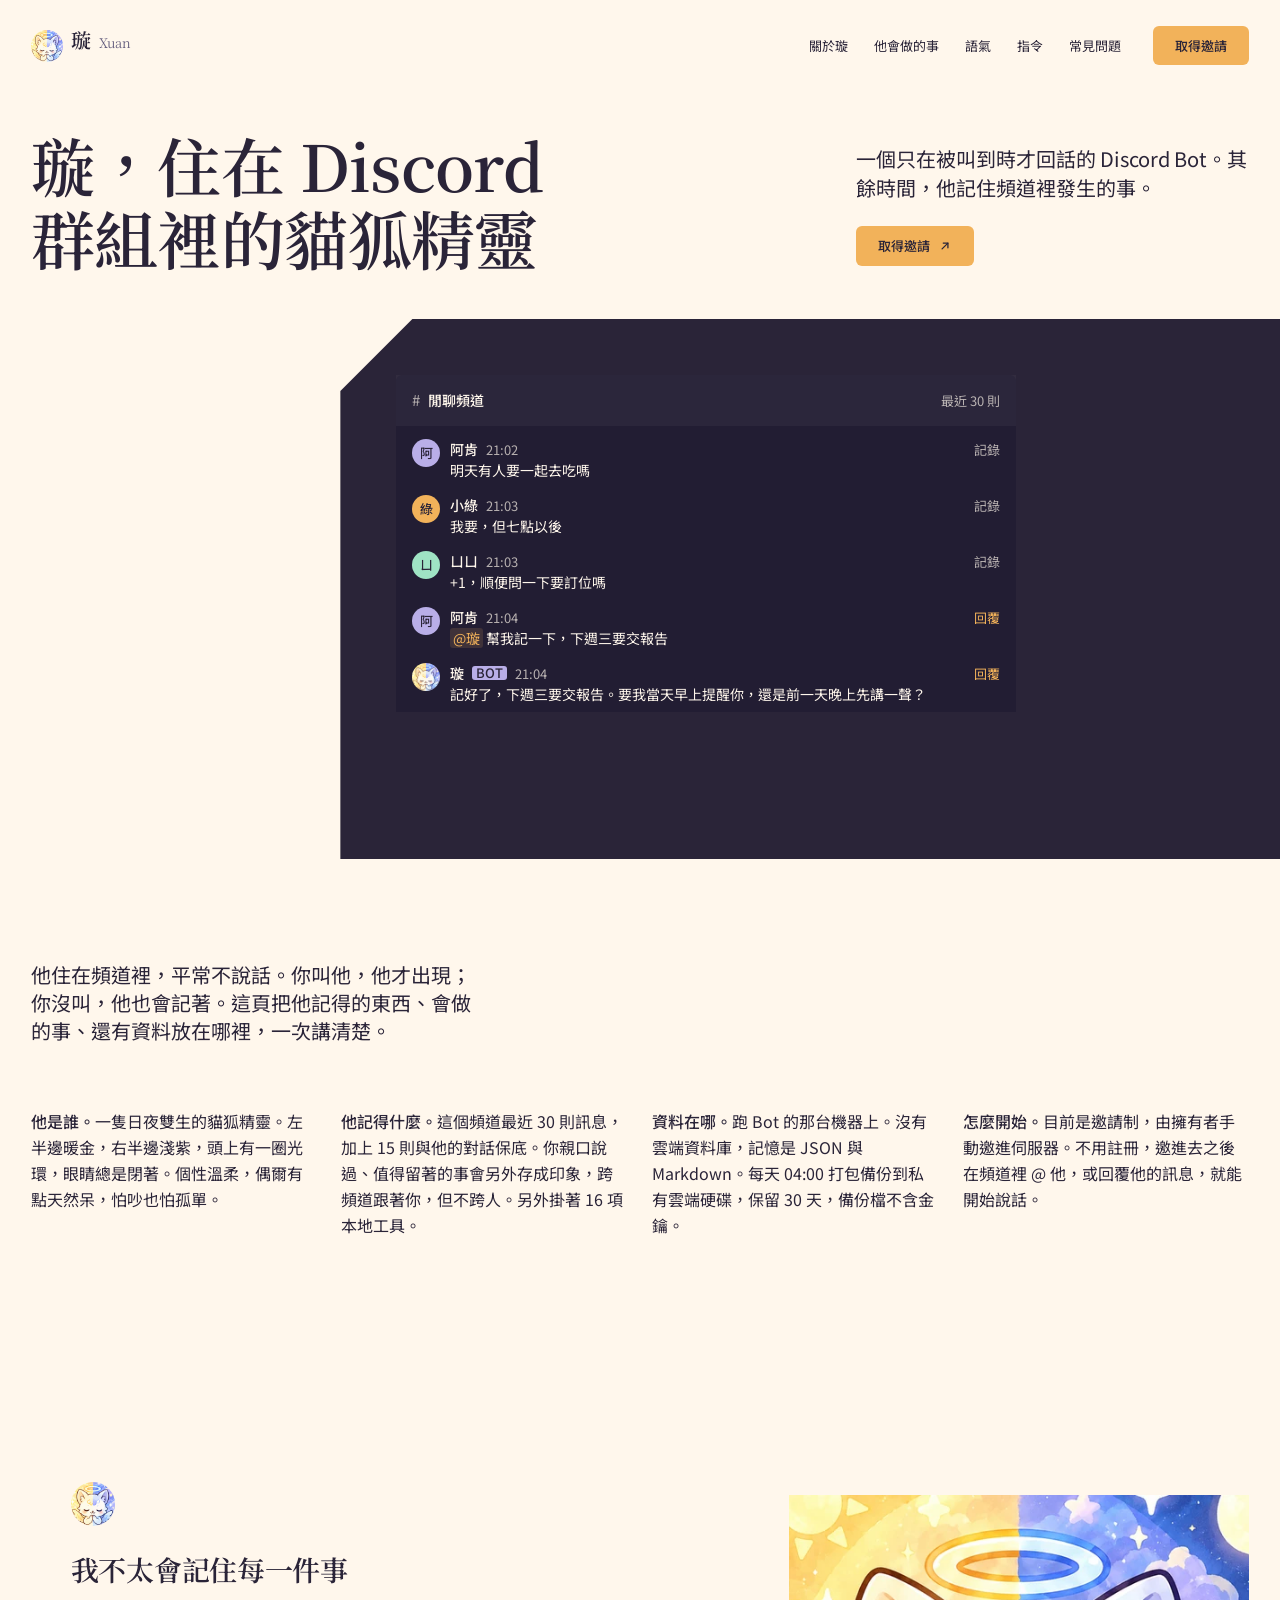
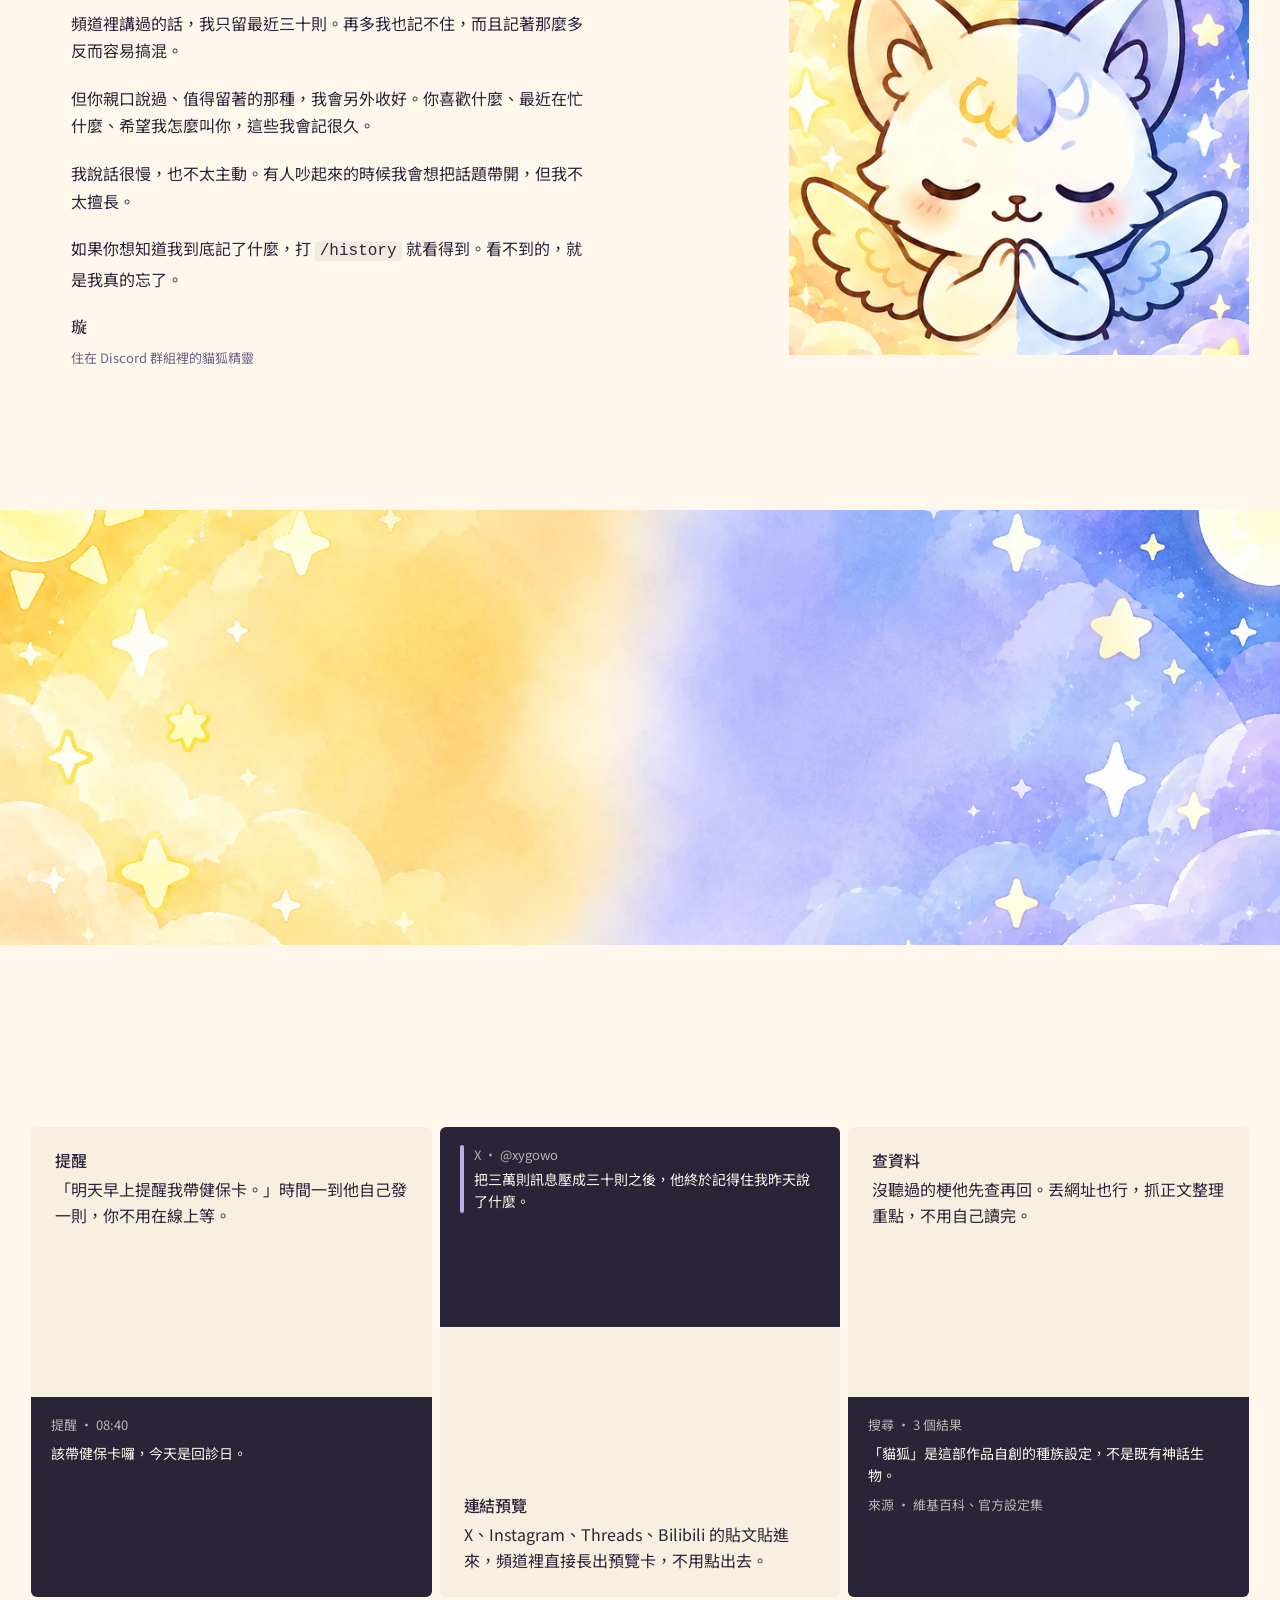
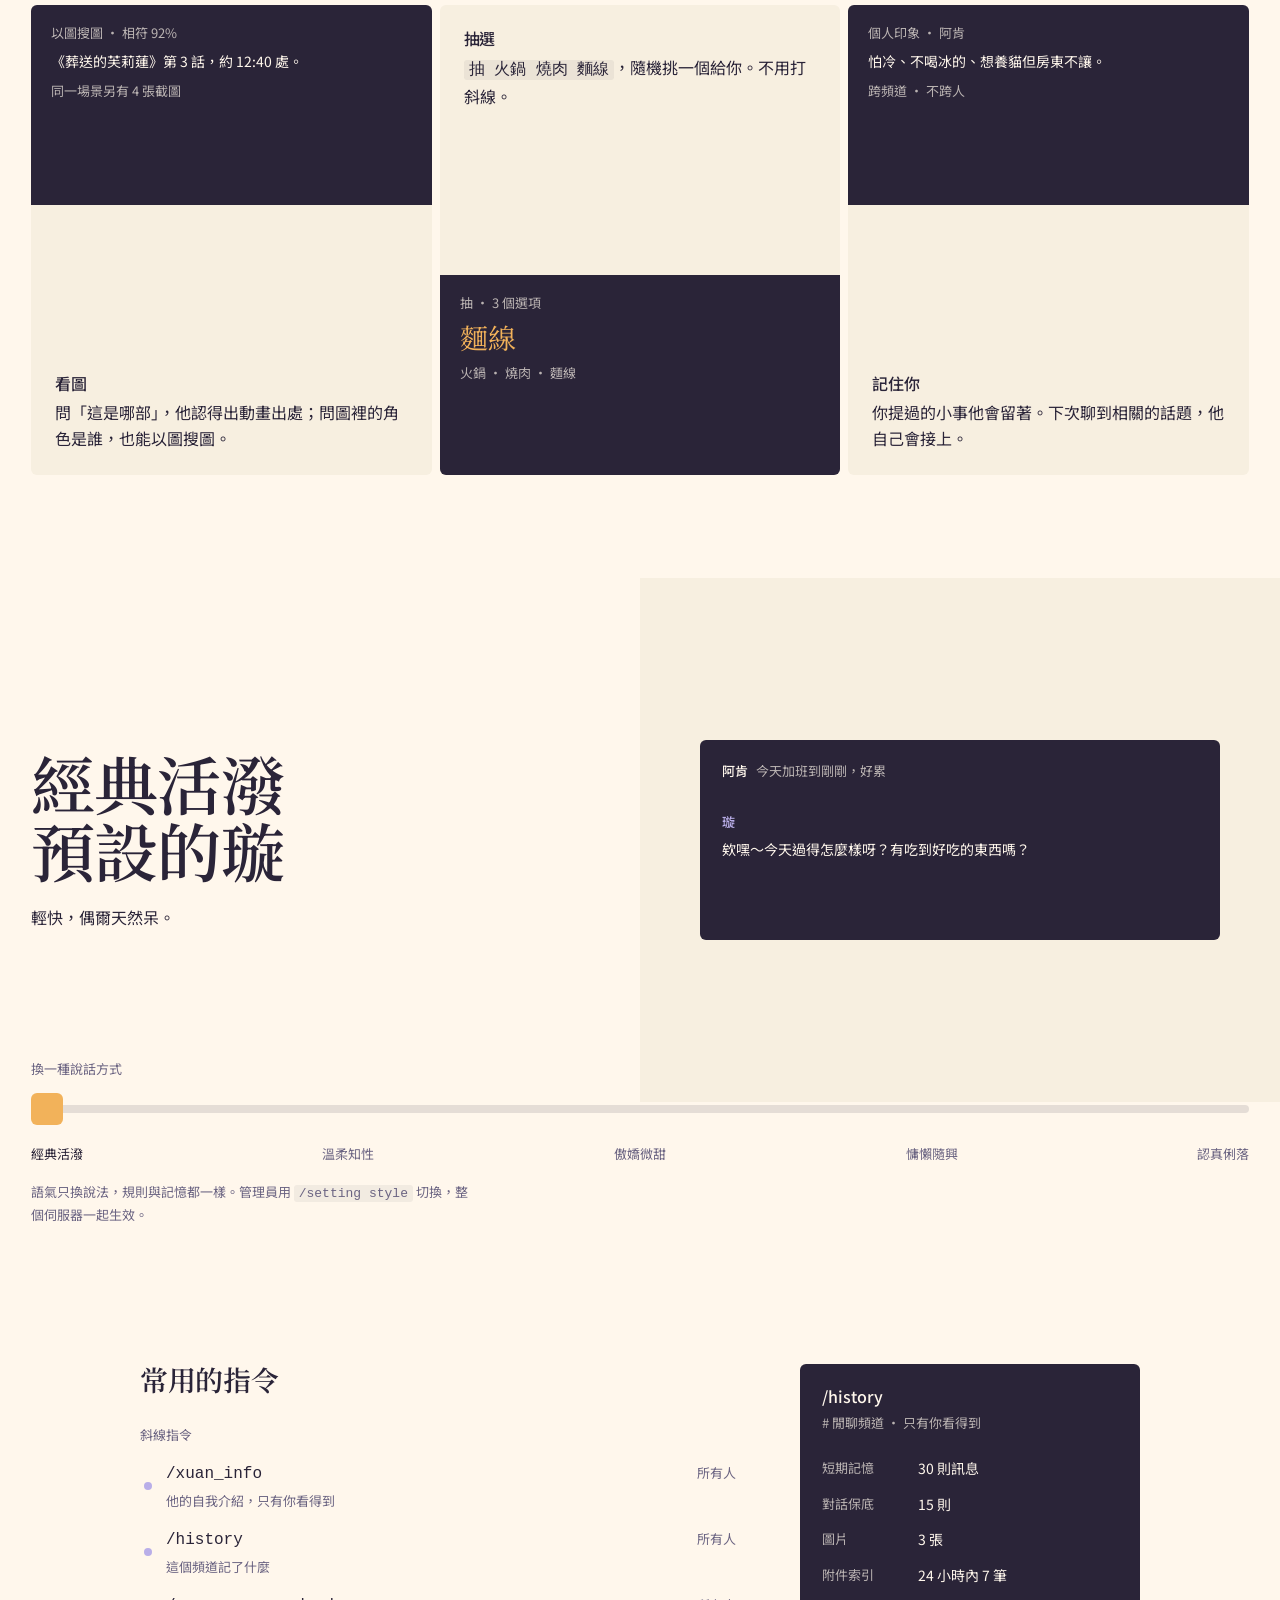
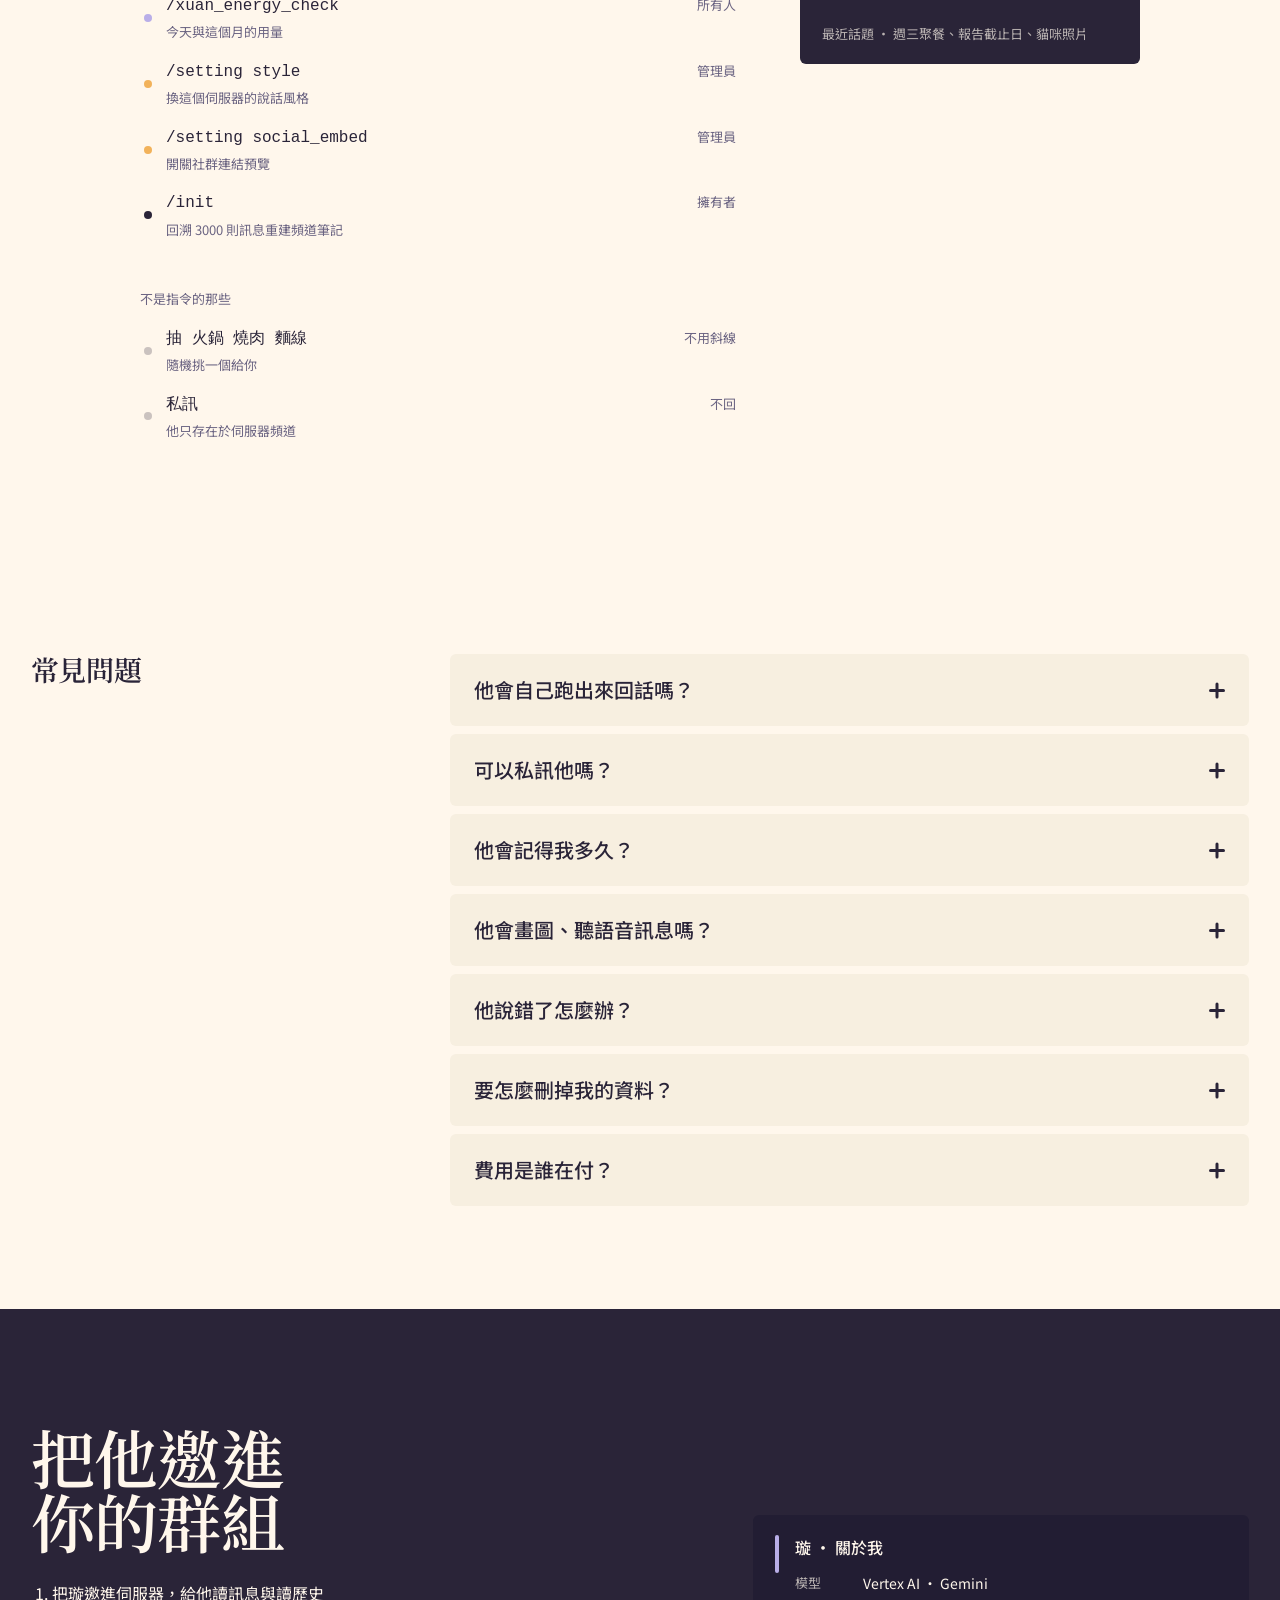
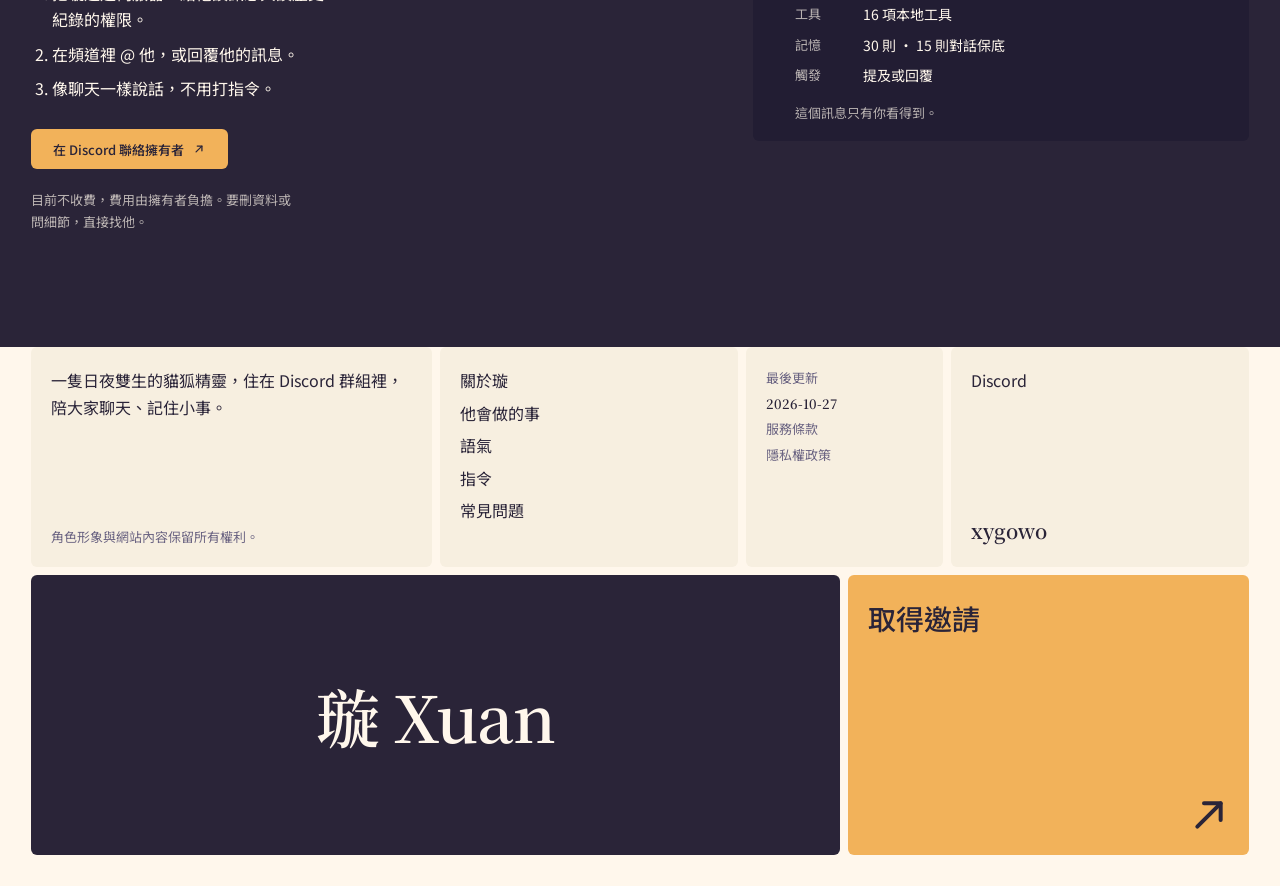
==== commit 699978b7: "feat: rebuild the brand site around a working channel fragment Replace the gradient-and-glass landin" ====
--- a/index.html
+++ b/index.html
@@ -3,673 +3,474 @@
 <head>
   <meta charset="UTF-8">
   <meta name="viewport" content="width=device-width, initial-scale=1.0">
-  <title>璇 Xuan — 住在 Discord 群組裡的貓狐精靈</title>
-  <meta name="description" content="璇（Xuan）是一隻日夜雙生的貓狐精靈，在 Discord 群組裡陪你聊天、記住你說過的話，需要時還能查資料、設提醒、整理頻道筆記。">
-  <meta name="theme-color" content="#2A2438">
+  <title>璇 Xuan · 住在 Discord 群組裡的貓狐精靈</title>
+  <meta name="description" content="璇（Xuan）是一隻住在 Discord 群組裡的貓狐精靈。被 @ 或被回覆時才回話，其餘時間只記住頻道裡發生的事。">
+  <meta name="theme-color" content="#FFF7EC">
   <link rel="canonical" href="https://xuan.xygowo.com/">
   <meta property="og:type" content="website">
   <meta property="og:site_name" content="璇 Xuan">
   <meta property="og:locale" content="zh_TW">
   <meta property="og:url" content="https://xuan.xygowo.com/">
-  <meta property="og:title" content="璇 Xuan — 住在 Discord 群組裡的貓狐精靈">
-  <meta property="og:description" content="被 @ 或被回覆時才出現的群組對話 Bot。短期記憶、個人印象、頻道筆記，另有 16 項本地工具。">
+  <meta property="og:title" content="璇 Xuan · 住在 Discord 群組裡的貓狐精靈">
+  <meta property="og:description" content="被 @ 或被回覆時才回話的群組 Bot。短期記憶、個人印象、頻道筆記，另有 16 項本地工具。">
   <meta property="og:image" content="https://xuan.xygowo.com/assets/img/og-cover.jpg">
   <meta property="og:image:type" content="image/jpeg">
   <meta property="og:image:width" content="1200">
   <meta property="og:image:height" content="630">
-  <meta property="og:image:alt" content="璇 Xuan — 住在 Discord 群組裡的貓狐精靈">
+  <meta property="og:image:alt" content="璇 Xuan · 日夜雙生的貓狐精靈">
   <meta name="twitter:card" content="summary_large_image">
-  <meta name="twitter:title" content="璇 Xuan — 住在 Discord 群組裡的貓狐精靈">
-  <meta name="twitter:description" content="被 @ 或被回覆時才出現的群組對話 Bot。短期記憶、個人印象、頻道筆記，另有 16 項本地工具。">
+  <meta name="twitter:title" content="璇 Xuan · 住在 Discord 群組裡的貓狐精靈">
+  <meta name="twitter:description" content="被 @ 或被回覆時才回話的群組 Bot。短期記憶、個人印象、頻道筆記，另有 16 項本地工具。">
   <meta name="twitter:image" content="https://xuan.xygowo.com/assets/img/og-cover.jpg">
-  <link rel="icon" type="image/png" href="assets/img/favicon.png?v=2">
-  <link rel="apple-touch-icon" href="assets/img/favicon-180.png?v=2">
+  <link rel="icon" type="image/png" href="assets/img/favicon.png?v=3">
+  <link rel="apple-touch-icon" href="assets/img/favicon-180.png?v=3">
   <link rel="preconnect" href="https://fonts.googleapis.com">
   <link rel="preconnect" href="https://fonts.gstatic.com" crossorigin>
-  <link href="https://fonts.googleapis.com/css2?family=Fraunces:opsz,wght@9..144,400..600&family=JetBrains+Mono:wght@400;500&family=Noto+Sans+TC:wght@400;500;600&family=Noto+Serif+TC:wght@500;600&display=swap" rel="stylesheet">
+  <link href="https://fonts.googleapis.com/css2?family=Noto+Sans+TC:wght@400;500&family=Noto+Serif+TC:wght@500;600&display=swap" rel="stylesheet">
   <script>document.documentElement.classList.add('js');</script>
   <link rel="stylesheet" href="assets/css/style.css">
 </head>
 <body>
-  <a class="skip-link" href="#main">跳至主要內容</a>
-  <div class="scroll-progress" aria-hidden="true"></div>
-
-  <header class="site-header">
-    <div class="nav-bar" aria-hidden="true"></div>
-    <div class="wrap">
-      <nav class="nav" id="nav" aria-label="主要導覽">
-        <a class="brand" href="index.html">
-          <img class="brand__mark" src="assets/img/avatar.png" alt="" width="34" height="34">
-          <span class="brand__text">璇<span class="brand__latin">Xuan</span></span>
+  <a class="skip" href="#main">跳至主要內容</a>
+
+  <header class="nav">
+    <a class="brand" href="index.html">
+      <img class="brand__mark" src="assets/img/avatar.png" alt="" width="32" height="32">
+      <span class="brand__name">璇</span>
+      <span class="brand__latin">Xuan</span>
+    </a>
+    <nav class="nav__links" aria-label="主要導覽">
+      <a href="#who">關於璇</a>
+      <a href="#does">他會做的事</a>
+      <a href="#voice">語氣</a>
+      <a href="#commands">指令</a>
+      <a href="#faq">常見問題</a>
+    </nav>
+    <a class="btn nav__cta" href="https://discord.com/users/540176371327172618" target="_blank" rel="noopener noreferrer">取得邀請</a>
+  </header>
+
+  <main id="main">
+
+    <!-- Hero -->
+    <section class="hero">
+      <div class="hero__copy">
+        <h1 class="hero__title">璇，住在 Discord<br>群組裡的貓狐精靈</h1>
+        <div class="hero__side">
+          <p class="hero__lead">一個只在被叫到時才回話的 Discord Bot。其餘時間，他記住頻道裡發生的事。</p>
+          <a class="btn" href="https://discord.com/users/540176371327172618" target="_blank" rel="noopener noreferrer">
+            取得邀請
+            <svg width="14" height="14" viewBox="0 0 24 24" fill="none" stroke="currentColor" stroke-width="2.2" stroke-linecap="round" stroke-linejoin="round" aria-hidden="true"><path d="M7 17 17 7"/><path d="M9 7h8v8"/></svg>
+          </a>
+        </div>
+      </div>
+
+      <div class="hero__stage">
+        <div class="chan" data-ui>
+          <div class="chan__top">
+            <span class="chan__hash" aria-hidden="true">#</span>
+            <span class="chan__name">閒聊頻道</span>
+            <span class="chan__count">最近 30 則</span>
+          </div>
+          <ol class="chan__list">
+            <li class="msg">
+              <span class="msg__avatar msg__avatar--a" aria-hidden="true">阿</span>
+              <div class="msg__body">
+                <p class="msg__head"><span class="msg__who">阿肯</span><span class="msg__time">21:02</span></p>
+                <p class="msg__text">明天有人要一起去吃嗎</p>
+              </div>
+              <span class="msg__tag">記錄</span>
+            </li>
+            <li class="msg">
+              <span class="msg__avatar msg__avatar--b" aria-hidden="true">綠</span>
+              <div class="msg__body">
+                <p class="msg__head"><span class="msg__who">小綠</span><span class="msg__time">21:03</span></p>
+                <p class="msg__text">我要，但七點以後</p>
+              </div>
+              <span class="msg__tag">記錄</span>
+            </li>
+            <li class="msg">
+              <span class="msg__avatar msg__avatar--c" aria-hidden="true">ㄩ</span>
+              <div class="msg__body">
+                <p class="msg__head"><span class="msg__who">ㄩㄩ</span><span class="msg__time">21:03</span></p>
+                <p class="msg__text">+1，順便問一下要訂位嗎</p>
+              </div>
+              <span class="msg__tag">記錄</span>
+            </li>
+            <li class="msg">
+              <span class="msg__avatar msg__avatar--a" aria-hidden="true">阿</span>
+              <div class="msg__body">
+                <p class="msg__head"><span class="msg__who">阿肯</span><span class="msg__time">21:04</span></p>
+                <p class="msg__text"><span class="mention">@璇</span> 幫我記一下，下週三要交報告</p>
+              </div>
+              <span class="msg__tag msg__tag--hit">回覆</span>
+            </li>
+            <li class="msg msg--bot">
+              <img class="msg__avatar msg__avatar--img" src="assets/img/avatar.png" alt="" width="28" height="28">
+              <div class="msg__body">
+                <p class="msg__head"><span class="msg__who">璇</span><span class="msg__bot">BOT</span><span class="msg__time">21:04</span></p>
+                <p class="msg__text">記好了，下週三要交報告。要我當天早上提醒你，還是前一天晚上先講一聲？</p>
+              </div>
+              <span class="msg__tag msg__tag--hit">回覆</span>
+            </li>
+          </ol>
+        </div>
+      </div>
+    </section>
+
+    <!-- intro：lead + 四欄 -->
+    <section class="section intro" id="who">
+      <p class="intro__lead">他住在頻道裡，平常不說話。你叫他，他才出現；你沒叫，他也會記著。這頁把他記得的東西、會做的事、還有資料放在哪裡，一次講清楚。</p>
+      <div class="intro__grid">
+        <div class="intro__col">
+          <p><b>他是誰。</b>一隻日夜雙生的貓狐精靈。左半邊暖金，右半邊淺紫，頭上有一圈光環，眼睛總是閉著。個性溫柔，偶爾有點天然呆，怕吵也怕孤單。</p>
+        </div>
+        <div class="intro__col">
+          <p><b>他記得什麼。</b>這個頻道最近 30 則訊息，加上 15 則與他的對話保底。你親口說過、值得留著的事會另外存成印象，跨頻道跟著你，但不跨人。另外掛著 16 項本地工具。</p>
+        </div>
+        <div class="intro__col">
+          <p><b>資料在哪。</b>跑 Bot 的那台機器上。沒有雲端資料庫，記憶是 JSON 與 Markdown。每天 04:00 打包備份到私有雲端硬碟，保留 30 天，備份檔不含金鑰。</p>
+        </div>
+        <div class="intro__col">
+          <p><b>怎麼開始。</b>目前是邀請制，由擁有者手動邀進伺服器。不用註冊，邀進去之後在頻道裡 @ 他，或回覆他的訊息，就能開始說話。</p>
+        </div>
+      </div>
+    </section>
+
+    <!-- about：璇的信 -->
+    <section class="section letter" id="letter">
+      <div class="letter__grid">
+        <div class="letter__col">
+          <img class="letter__face" src="assets/img/avatar.png" alt="" width="44" height="44">
+          <h2 class="letter__open">我不太會記住每一件事</h2>
+          <p>頻道裡講過的話，我只留最近三十則。再多我也記不住，而且記著那麼多反而容易搞混。</p>
+          <p>但你親口說過、值得留著的那種，我會另外收好。你喜歡什麼、最近在忙什麼、希望我怎麼叫你，這些我會記很久。</p>
+          <p>我說話很慢，也不太主動。有人吵起來的時候我會想把話題帶開，但我不太擅長。</p>
+          <p>如果你想知道我到底記了什麼，打 <code>/history</code> 就看得到。看不到的，就是我真的忘了。</p>
+          <p class="letter__sign">璇<span>住在 Discord 群組裡的貓狐精靈</span></p>
+        </div>
+        <figure class="letter__art">
+          <img src="assets/img/avatar-lg.webp" alt="璇：一隻左半邊暖金、右半邊淺紫的貓狐精靈，頭上有一圈光環，眼睛閉著" width="512" height="512" loading="lazy" decoding="async">
+        </figure>
+      </div>
+    </section>
+
+    <!-- 角色原畫 -->
+    <figure class="band">
+      <img src="assets/img/day-night.webp" alt="璇的日夜雙生原畫：左半邊是暖金與雲，右半邊是淺紫與星" width="2048" height="768" loading="lazy" decoding="async">
+    </figure>
+
+    <!-- features：六格 -->
+    <section class="section does" id="does">
+      <h2 class="does__title">他會做的事</h2>
+      <div class="cells">
+
+        <article class="cell">
+          <div class="cell__text">
+            <h3>提醒</h3>
+            <p>「明天早上提醒我帶健保卡。」時間一到他自己發一則，你不用在線上等。</p>
+          </div>
+          <div class="cell__fig" data-ui>
+            <p class="fig__label">提醒 · 08:40</p>
+            <p class="fig__line">該帶健保卡囉，今天是回診日。</p>
+          </div>
+        </article>
+
+        <article class="cell">
+          <div class="cell__text">
+            <h3>連結預覽</h3>
+            <p>X、Instagram、Threads、Bilibili 的貼文貼進來，頻道裡直接長出預覽卡，不用點出去。</p>
+          </div>
+          <div class="cell__fig" data-ui>
+            <div class="fig__embed">
+              <span class="fig__bar"></span>
+              <div>
+                <p class="fig__site">X · @xygowo</p>
+                <p class="fig__line">把三萬則訊息壓成三十則之後，他終於記得住我昨天說了什麼。</p>
+              </div>
+            </div>
+          </div>
+        </article>
+
+        <article class="cell">
+          <div class="cell__text">
+            <h3>查資料</h3>
+            <p>沒聽過的梗他先查再回。丟網址也行，抓正文整理重點，不用自己讀完。</p>
+          </div>
+          <div class="cell__fig" data-ui>
+            <p class="fig__label">搜尋 · 3 個結果</p>
+            <p class="fig__line">「貓狐」是這部作品自創的種族設定，不是既有神話生物。</p>
+            <p class="fig__meta">來源 · 維基百科、官方設定集</p>
+          </div>
+        </article>
+
+        <article class="cell">
+          <div class="cell__text">
+            <h3>看圖</h3>
+            <p>問「這是哪部」，他認得出動畫出處；問圖裡的角色是誰，也能以圖搜圖。</p>
+          </div>
+          <div class="cell__fig" data-ui>
+            <p class="fig__label">以圖搜圖 · 相符 92%</p>
+            <p class="fig__line">《葬送的芙莉蓮》第 3 話，約 12:40 處。</p>
+            <p class="fig__meta">同一場景另有 4 張截圖</p>
+          </div>
+        </article>
+
+        <article class="cell">
+          <div class="cell__text">
+            <h3>抽選</h3>
+            <p><code>抽 火鍋 燒肉 麵線</code>，隨機挑一個給你。不用打斜線。</p>
+          </div>
+          <div class="cell__fig" data-ui>
+            <p class="fig__label">抽 · 3 個選項</p>
+            <p class="fig__pick">麵線</p>
+            <p class="fig__meta">火鍋 · 燒肉 · 麵線</p>
+          </div>
+        </article>
+
+        <article class="cell">
+          <div class="cell__text">
+            <h3>記住你</h3>
+            <p>你提過的小事他會留著。下次聊到相關的話題，他自己會接上。</p>
+          </div>
+          <div class="cell__fig" data-ui>
+            <p class="fig__label">個人印象 · 阿肯</p>
+            <p class="fig__line">怕冷、不喝冰的、想養貓但房東不讓。</p>
+            <p class="fig__meta">跨頻道 · 不跨人</p>
+          </div>
+        </article>
+
+      </div>
+    </section>
+
+    <!-- voice：語氣滑桿 -->
+    <section class="section voice" id="voice">
+      <div class="voice__split">
+        <div class="voice__field voice__field--left">
+          <h2 class="voice__clause" data-voice-clause>經典活潑<br>預設的璇</h2>
+          <p class="voice__desc" data-voice-desc>輕快，偶爾天然呆。</p>
+        </div>
+        <div class="voice__field voice__field--right">
+          <div class="voice__panels">
+            <div class="say" data-ui data-voice-panel="0">
+              <p class="say__ctx"><b>阿肯</b>今天加班到剛剛，好累</p>
+              <p class="say__who">璇</p>
+              <p class="say__text">欸嘿～今天過得怎麼樣呀？有吃到好吃的東西嗎？</p>
+            </div>
+            <div class="say" data-ui data-voice-panel="1">
+              <p class="say__ctx"><b>小綠</b>我最近有點提不起勁</p>
+              <p class="say__who">璇</p>
+              <p class="say__text">不用急，慢慢說就好。我在這裡聽著。</p>
+            </div>
+            <div class="say" data-ui data-voice-panel="2">
+              <p class="say__ctx"><b>ㄩㄩ</b>我回來了</p>
+              <p class="say__who">璇</p>
+              <p class="say__text">才、才不是特地等你回來呢……不過你終於出現了。</p>
+            </div>
+            <div class="say" data-ui data-voice-panel="3">
+              <p class="say__ctx"><b>阿肯</b>要一起吃晚餐嗎</p>
+              <p class="say__who">璇</p>
+              <p class="say__text">嗯……先坐下來再說吧，反正時間還很長。</p>
+            </div>
+            <div class="say" data-ui data-voice-panel="4">
+              <p class="say__ctx"><b>小綠</b>幫我整理今天的進度</p>
+              <p class="say__who">璇</p>
+              <p class="say__text">整理好了：三個重點、兩個待辦，先處理最急的那個。</p>
+            </div>
+          </div>
+        </div>
+      </div>
+      <div class="voice__control">
+        <label class="voice__label" for="voiceRange">換一種說話方式</label>
+        <div class="voice__slider">
+          <div class="voice__track" aria-hidden="true"><span class="voice__fill" data-voice-fill></span></div>
+          <input class="voice__range" id="voiceRange" type="range" min="0" max="4" step="1" value="0"
+                 aria-valuetext="經典活潑">
+        </div>
+        <div class="voice__stops" aria-hidden="true">
+          <span>經典活潑</span><span>溫柔知性</span><span>傲嬌微甜</span><span>慵懶隨興</span><span>認真俐落</span>
+        </div>
+        <p class="voice__note">語氣只換說法，規則與記憶都一樣。管理員用 <code>/setting style</code> 切換，整個伺服器一起生效。</p>
+      </div>
+    </section>
+
+    <!-- commands：兩端對齊列 -->
+    <section class="section cmds" id="commands">
+      <div class="cmds__grid">
+      <div class="cmds__col">
+        <h2 class="cmds__title">常用的指令</h2>
+        <p class="cmds__group">斜線指令</p>
+        <ul class="rows">
+          <li class="row">
+            <span class="row__dot" aria-hidden="true"></span>
+            <span class="row__main"><code>/xuan_info</code><span class="row__desc">他的自我介紹，只有你看得到</span></span>
+            <span class="row__val">所有人</span>
+          </li>
+          <li class="row">
+            <span class="row__dot" aria-hidden="true"></span>
+            <span class="row__main"><code>/history</code><span class="row__desc">這個頻道記了什麼</span></span>
+            <span class="row__val">所有人</span>
+          </li>
+          <li class="row">
+            <span class="row__dot" aria-hidden="true"></span>
+            <span class="row__main"><code>/xuan_energy_check</code><span class="row__desc">今天與這個月的用量</span></span>
+            <span class="row__val">所有人</span>
+          </li>
+          <li class="row">
+            <span class="row__dot row__dot--admin" aria-hidden="true"></span>
+            <span class="row__main"><code>/setting style</code><span class="row__desc">換這個伺服器的說話風格</span></span>
+            <span class="row__val">管理員</span>
+          </li>
+          <li class="row">
+            <span class="row__dot row__dot--admin" aria-hidden="true"></span>
+            <span class="row__main"><code>/setting social_embed</code><span class="row__desc">開關社群連結預覽</span></span>
+            <span class="row__val">管理員</span>
+          </li>
+          <li class="row">
+            <span class="row__dot row__dot--owner" aria-hidden="true"></span>
+            <span class="row__main"><code>/init</code><span class="row__desc">回溯 3000 則訊息重建頻道筆記</span></span>
+            <span class="row__val">擁有者</span>
+          </li>
+        </ul>
+        <p class="cmds__group">不是指令的那些</p>
+        <ul class="rows">
+          <li class="row">
+            <span class="row__dot row__dot--quiet" aria-hidden="true"></span>
+            <span class="row__main"><code>抽 火鍋 燒肉 麵線</code><span class="row__desc">隨機挑一個給你</span></span>
+            <span class="row__val">不用斜線</span>
+          </li>
+          <li class="row">
+            <span class="row__dot row__dot--quiet" aria-hidden="true"></span>
+            <span class="row__main"><code>私訊</code><span class="row__desc">他只存在於伺服器頻道</span></span>
+            <span class="row__val">不回</span>
+          </li>
+        </ul>
+      </div>
+
+      <aside class="cmds__side">
+        <div class="hist" data-ui>
+          <p class="hist__title">/history</p>
+          <p class="hist__where"># 閒聊頻道 · 只有你看得到</p>
+          <dl class="hist__rows">
+            <div><dt>短期記憶</dt><dd>30 則訊息</dd></div>
+            <div><dt>對話保底</dt><dd>15 則</dd></div>
+            <div><dt>圖片</dt><dd>3 張</dd></div>
+            <div><dt>附件索引</dt><dd>24 小時內 7 筆</dd></div>
+          </dl>
+          <p class="hist__topic">最近話題 · 週三聚餐、報告截止日、貓咪照片</p>
+        </div>
+      </aside>
+      </div>
+    </section>
+
+    <!-- faq -->
+    <section class="section faq" id="faq">
+      <h2 class="faq__title">常見問題</h2>
+      <div class="faq__list">
+        <details class="q" name="faq">
+          <summary>他會自己跑出來回話嗎？</summary>
+          <div class="q__a">
+            <p>不會。只有在訊息中明確提及他，或回覆他的訊息時才會回應。其他訊息只會被收進頻道短期記憶，不會觸發回覆。</p>
+            <p>另外，回覆社群連結預覽卡片時，必須自己再打一次 <code>@璇</code> 才算數，避免有人回覆預覽就被誤觸發。</p>
+          </div>
+        </details>
+        <details class="q" name="faq">
+          <summary>可以私訊他嗎？</summary>
+          <div class="q__a"><p>不行。他只存在於伺服器頻道。</p></div>
+        </details>
+        <details class="q" name="faq">
+          <summary>他會記得我多久？</summary>
+          <div class="q__a">
+            <p>頻道短期記憶只保留最近 30 則訊息與 15 則對話，滿了就會滾掉。個人印象記憶與頻道筆記則會持續保存，直到你或擁有者要求刪除。</p>
+            <p>想確認目前頻道記了什麼，輸入 <code>/history</code> 就能看到摘要。</p>
+          </div>
+        </details>
+        <details class="q" name="faq">
+          <summary>他會畫圖、聽語音訊息嗎？</summary>
+          <div class="q__a"><p>兩者目前都沒有。他處理的是文字與圖片。</p></div>
+        </details>
+        <details class="q" name="faq">
+          <summary>他說錯了怎麼辦？</summary>
+          <div class="q__a"><p>直接跟他說，他會重新查。回覆由模型生成，可能出錯或過時，重要的事建議自己再確認。</p></div>
+        </details>
+        <details class="q" name="faq">
+          <summary>要怎麼刪掉我的資料？</summary>
+          <div class="q__a"><p>把璇移出伺服器就停止收集。要刪掉已存的印象或對話，直接聯絡擁有者，詳見<a href="privacy.html">隱私權政策</a>。</p></div>
+        </details>
+        <details class="q" name="faq">
+          <summary>費用是誰在付？</summary>
+          <div class="q__a"><p>由擁有者負擔，目前不收費。用量可以在 <code>/xuan_energy_check</code> 查看，費用只有擁有者看得到。</p></div>
+        </details>
+      </div>
+    </section>
+
+    <!-- cta -->
+    <section class="cta">
+      <div class="cta__left">
+        <h2 class="cta__title">把他邀進<br>你的群組</h2>
+        <ol class="cta__steps">
+          <li>把璇邀進伺服器，給他讀訊息與讀歷史紀錄的權限。</li>
+          <li>在頻道裡 @ 他，或回覆他的訊息。</li>
+          <li>像聊天一樣說話，不用打指令。</li>
+        </ol>
+        <a class="btn" href="https://discord.com/users/540176371327172618" target="_blank" rel="noopener noreferrer">
+          在 Discord 聯絡擁有者
+          <svg width="14" height="14" viewBox="0 0 24 24" fill="none" stroke="currentColor" stroke-width="2.2" stroke-linecap="round" stroke-linejoin="round" aria-hidden="true"><path d="M7 17 17 7"/><path d="M9 7h8v8"/></svg>
         </a>
-        <button class="nav__toggle" id="navToggle" type="button" aria-expanded="false" aria-controls="navLinks" aria-label="開啟選單">
-          <span></span><span></span><span></span>
-        </button>
-        <ul class="nav__links" id="navLinks">
-          <li><a href="#about">關於璇</a></li>
-          <li><a href="#abilities">日常</a></li>
-          <li><a href="#start">怎麼開始</a></li>
-          <li><a href="#style">說話風格</a></li>
+        <p class="cta__note">目前不收費，費用由擁有者負擔。要刪資料或問細節，直接找他。</p>
+      </div>
+      <div class="cta__right">
+        <div class="info" data-ui>
+          <div class="info__bar"></div>
+          <p class="info__title">璇 · 關於我</p>
+          <dl class="info__rows">
+            <div><dt>模型</dt><dd>Vertex AI · Gemini</dd></div>
+            <div><dt>工具</dt><dd>16 項本地工具</dd></div>
+            <div><dt>記憶</dt><dd>30 則 · 15 則對話保底</dd></div>
+            <div><dt>觸發</dt><dd>提及或回覆</dd></div>
+          </dl>
+          <p class="info__foot">這個訊息只有你看得到。</p>
+        </div>
+      </div>
+    </section>
+  </main>
+
+  <footer class="foot">
+    <div class="foot__row foot__row--top">
+      <div class="foot__tile foot__tile--state">
+        <p>一隻日夜雙生的貓狐精靈，住在 Discord 群組裡，陪大家聊天、記住小事。</p>
+        <p class="foot__legal">角色形象與網站內容保留所有權利。</p>
+      </div>
+      <nav class="foot__tile" aria-label="頁尾導覽">
+        <ul>
+          <li><a href="#who">關於璇</a></li>
+          <li><a href="#does">他會做的事</a></li>
+          <li><a href="#voice">語氣</a></li>
           <li><a href="#commands">指令</a></li>
           <li><a href="#faq">常見問題</a></li>
         </ul>
-        <a class="btn btn--primary btn--sm nav__cta" href="https://discord.com/users/540176371327172618" target="_blank" rel="noopener noreferrer">聯絡擁有者</a>
       </nav>
+      <div class="foot__tile foot__tile--meta">
+        <p>最後更新</p>
+        <p class="foot__big">2026-10-27</p>
+        <p><a href="tos.html">服務條款</a></p>
+        <p><a href="privacy.html">隱私權政策</a></p>
+      </div>
+      <div class="foot__tile foot__tile--contact">
+        <p>Discord</p>
+        <a class="foot__big" href="https://discord.com/users/540176371327172618" target="_blank" rel="noopener noreferrer">xygowo</a>
+      </div>
     </div>
-  </header>
-
-  <main id="main">
-
-    <!-- Hero -->
-    <section class="hero">
-      <div class="hero__nebula" aria-hidden="true"></div>
-      <div class="hero__disk" aria-hidden="true"></div>
-      <canvas class="hero__sky" id="celestial" data-parallax="0.20" data-parallax-max="220" aria-hidden="true"></canvas>
-      <div class="hero__glow hero__glow--gold" aria-hidden="true"></div>
-      <div class="hero__glow hero__glow--lav" aria-hidden="true"></div>
-
-      <div class="wrap hero__inner">
-        <div class="hero__rail" aria-hidden="true">
-          <span>Day &amp; Night</span>
-          <i></i>
-          <span>Xuan · 01</span>
-        </div>
-
-        <div class="hero__copy" data-parallax="0.09" data-parallax-max="120">
-          <p class="eyebrow">Discord Bot · 群組對話</p>
-          <h1 class="hero__title">璇</h1>
-          <p class="hero__latin">Xuan</p>
-          <p class="hero__lead">
-            白天是暖金，夜裡是淺紫。他住在你的 Discord 群組裡，<strong>記得頻道最近聊過什麼</strong>，也記得你提過的小事。
-          </p>
-          <div class="hero__actions">
-            <a class="btn btn--primary" href="https://discord.com/users/540176371327172618" target="_blank" rel="noopener noreferrer">
-              聯絡擁有者取得邀請
-              <svg width="15" height="15" viewBox="0 0 24 24" fill="none" stroke="currentColor" stroke-width="2" stroke-linecap="round" stroke-linejoin="round" aria-hidden="true"><path d="M7 17 17 7"/><path d="M9 7h8v8"/></svg>
-            </a>
-            <a class="btn btn--ghost" href="#abilities">看幾個實際時刻</a>
-          </div>
-          <p class="hero__note">目前採邀請制，由擁有者手動邀請至伺服器。</p>
-          <p class="hero__hint" aria-hidden="true"><span></span>移動游標，星塵會跟著散開</p>
-        </div>
-
-        <div class="hero__visual" data-parallax="-0.08" data-parallax-max="110" aria-hidden="true">
-          <div class="hero__halo"></div>
-          <div class="hero__dial"></div>
-          <div class="hero__orbit"></div>
-          <div class="hero__frame"></div>
-          <img class="hero__avatar" src="assets/img/avatar-lg.webp" alt="" width="512" height="512">
-          <div class="hero__tags">
-            <span class="hero__tag hero__tag--1">短期記憶 <b>30</b> 則</span>
-            <span class="hero__tag hero__tag--2">語氣 <b>5</b> 種</span>
-            <span class="hero__tag hero__tag--3">工具 <b>16</b> 項</span>
-          </div>
-        </div>
-      </div>
-
-      <div class="wrap hero__stats-wrap" data-parallax="0.04" data-parallax-max="45">
-        <div class="hero__stats">
-          <div><b>30</b><span>則訊息的頻道記憶</span></div>
-          <div><b>16</b><span>項本地工具</span></div>
-          <div><b>24h</b><span>附件索引保留</span></div>
-        </div>
-      </div>
-    </section>
-
-    <!-- 跑馬燈 -->
-    <div class="marquee" aria-hidden="true">
-      <div class="marquee__track">
-        <span>Day &amp; Night</span><span>日夜雙生</span><span>Discord Bot</span><span>群組對話</span><span>短期記憶</span><span>頻道筆記</span><span>提醒</span><span>網路搜尋</span>
-        <span>Day &amp; Night</span><span>日夜雙生</span><span>Discord Bot</span><span>群組對話</span><span>短期記憶</span><span>頻道筆記</span><span>提醒</span><span>網路搜尋</span>
-      </div>
-    </div>
-
-    <!-- 關於 -->
-    <section class="section" id="about">
-      <div class="wrap">
-        <div class="section__head section__head--split reveal">
-          <div>
-            <p class="eyebrow"><b>01</b> About</p>
-            <h2 class="section__title">日與月的交界，<br>住著一隻貓狐</h2>
-          </div>
-          <p class="section__desc">平常就待在群組裡，記得你上次聊到哪裡。</p>
-        </div>
-
-        <div class="about">
-          <div class="about__body reveal">
-            <p>左半邊暖金，右半邊淺紫。頭上的光環、背後的翅膀、總是閉著的眼睛，是他固定的樣子。</p>
-            <p>平常回一兩句，需要討論時才展開。他自稱「我」，講話像群組裡的成員。個性溫柔，偶爾有點天然呆，怕吵也怕孤單。</p>
-
-            <ul class="traits">
-              <li>
-                <svg viewBox="0 0 24 24" fill="none" stroke="currentColor" stroke-width="1.6" stroke-linecap="round" stroke-linejoin="round" aria-hidden="true"><path d="M12 3v2M12 19v2M5 12H3M21 12h-2M6.3 6.3 4.9 4.9M19.1 19.1l-1.4-1.4M17.7 6.3l1.4-1.4M4.9 19.1l1.4-1.4"/><circle cx="12" cy="12" r="4"/></svg>
-                <span><strong>白天的那一半</strong>暖金與奶油。負責提醒與打氣。</span>
-              </li>
-              <li>
-                <svg viewBox="0 0 24 24" fill="none" stroke="currentColor" stroke-width="1.6" stroke-linecap="round" stroke-linejoin="round" aria-hidden="true"><path d="M20 14.5A8 8 0 0 1 9.5 4a8.5 8.5 0 1 0 10.5 10.5Z"/></svg>
-                <span><strong>夜裡的那一半</strong>淺紫與夜色。負責整理，把事情想清楚。</span>
-              </li>
-              <li>
-                <svg viewBox="0 0 24 24" fill="none" stroke="currentColor" stroke-width="1.6" stroke-linecap="round" stroke-linejoin="round" aria-hidden="true"><path d="M12 20s-7-4.4-7-9a4 4 0 0 1 7-2.6A4 4 0 0 1 19 11c0 4.6-7 9-7 9Z"/></svg>
-                <span><strong>他最在意的事</strong>群組的氣氛。有人吵起來時，他會把話題帶開。</span>
-              </li>
-            </ul>
-          </div>
-
-          <blockquote class="about__quote reveal">
-            <p>我不太會記住每一件事，但我會努力記住對你重要的那些。</p>
-            <footer>璇 · 關於自己的記憶</footer>
-          </blockquote>
-        </div>
-      </div>
-    </section>
-
-    <!-- 一天的四個時刻 -->
-    <section class="section section--tint" id="abilities">
-      <div class="wrap">
-        <div class="section__head section__head--split reveal">
-          <div>
-            <p class="eyebrow"><b>02</b> A day</p>
-            <h2 class="section__title">一天裡的四個時刻</h2>
-          </div>
-          <p class="section__desc">沒有行程表。下面四個是常見的樣子，實際長什麼樣取決於你們怎麼聊。</p>
-        </div>
-
-        <ol class="day" data-stagger>
-          <li class="moment">
-            <span class="moment__time">08:40</span>
-            <span class="moment__dot moment__dot--gold" aria-hidden="true"></span>
-            <h3>昨晚交代的事</h3>
-            <p>「明天早上提醒我帶健保卡。」時間一到，他會自己發一則，你不用在線上等。</p>
-          </li>
-
-          <li class="moment">
-            <span class="moment__time">15:20</span>
-            <span class="moment__dot moment__dot--sky" aria-hidden="true"></span>
-            <h3>有人丟了連結</h3>
-            <p>X、Instagram、Threads、Bilibili 的貼文貼進來，頻道裡直接長出預覽卡片，不用點出去。</p>
-          </li>
-
-          <li class="moment">
-            <span class="moment__time">21:05</span>
-            <span class="moment__dot moment__dot--lav" aria-hidden="true"></span>
-            <h3>沒聽過的梗</h3>
-            <p>他會先查再回。丟網址也行，抓正文整理重點，不用自己讀完。</p>
-          </li>
-
-          <li class="moment">
-            <span class="moment__time">01:30</span>
-            <span class="moment__dot moment__dot--indigo" aria-hidden="true"></span>
-            <h3>一張截圖</h3>
-            <p>問「這是哪部」，他認得出動畫出處；問圖裡的角色是誰，也能以圖搜圖。</p>
-          </li>
-        </ol>
-
-        <p class="day__note">完整的工具清單與模型設定在下面的<a href="#spec">規格表</a>。</p>
-      </div>
-    </section>
-
-    <!-- 怎麼開始 -->
-    <section class="section" id="start">
-      <div class="wrap">
-        <div class="section__head section__head--split reveal">
-          <div>
-            <p class="eyebrow"><b>03</b> Getting started</p>
-            <h2 class="section__title">三步驟，然後直接說話</h2>
-          </div>
-          <p class="section__desc">沒有註冊流程，邀進頻道就能用。他只在被叫到時回話。</p>
-        </div>
-
-        <ol class="timeline" data-stagger>
-          <li class="step">
-            <span class="step__num">STEP 01</span>
-            <h3>把他邀進伺服器</h3>
-            <p>由擁有者手動邀請。他需要讀訊息、傳訊息、讀歷史紀錄的權限，才能維持頻道記憶。</p>
-          </li>
-          <li class="step">
-            <span class="step__num">STEP 02</span>
-            <h3>在頻道裡叫他</h3>
-            <p>輸入 <code>@璇</code> 提及他，或是<strong>回覆</strong>他上一則訊息。兩種方式都會觸發對話。</p>
-          </li>
-          <li class="step">
-            <span class="step__num">STEP 03</span>
-            <h3>像聊天一樣說話</h3>
-            <p>不用打指令。分享生活、貼圖、問問題都可以，他自己會判斷什麼時候該查資料。</p>
-          </li>
-        </ol>
-
-        <div class="par" data-parallax="0.11" data-parallax-max="60">
-        <div class="chat reveal">
-          <div class="chat__bar">
-            <i></i><i></i><i></i>
-            <span># 閒聊頻道</span>
-            <span class="chat__tag">示意對話</span>
-          </div>
-          <div class="chat__body">
-            <div class="msg">
-              <div class="msg__avatar">你</div>
-              <div>
-                <div class="msg__name">朋友 <small>今天 21:04</small></div>
-                <p class="msg__text"><span class="msg__mention">@璇</span> 幫我記一下，下週三要交報告，我怕忘記</p>
-              </div>
-            </div>
-            <div class="msg msg--xuan">
-              <div class="msg__avatar"><img src="assets/img/avatar.png" alt=""></div>
-              <div>
-                <div class="msg__name">璇 <small>今天 21:04</small></div>
-                <p class="msg__text">記好了，下週三要交報告。要我當天早上提醒你，還是前一天晚上先講一聲？</p>
-              </div>
-            </div>
-            <div class="msg msg--reply">
-              <div class="msg__reply">
-                <img src="assets/img/avatar.png" alt="">
-                <span class="msg__reply-name">璇</span>
-                <span class="msg__reply-text">記好了，下週三要交報告。要我當天早上提醒你，還是前一天晚上先講一聲？</span>
-              </div>
-              <div class="msg__avatar">你</div>
-              <div>
-                <div class="msg__name">朋友 <small>今天 21:05</small></div>
-                <p class="msg__text">前一天晚上好了</p>
-              </div>
-            </div>
-            <div class="msg msg--xuan">
-              <div class="msg__avatar"><img src="assets/img/avatar.png" alt=""></div>
-              <div>
-                <div class="msg__name">璇 <small>今天 21:05</small></div>
-                <p class="msg__text">那就下週二晚上八點提醒你。這次別又熬夜趕了喔。</p>
-              </div>
-            </div>
-          </div>
-          <p class="chat__foot">提醒由排程任務發送，跟當下有沒有在聊天無關。</p>
-        </div>
-        </div>
-      </div>
-    </section>
-
-    <!-- 語氣 -->
-    <section class="section section--dusk" id="style">
-      <div class="wrap">
-        <div class="section__head section__head--split reveal">
-          <div>
-            <p class="eyebrow"><b>04</b> Tone of voice</p>
-            <h2 class="section__title">五種說話方式，隨時能換</h2>
-          </div>
-          <p class="section__desc">預設是「經典活潑」。管理員用 <code>/setting style</code> 換成別種，切換後所有頻道一起生效。</p>
-        </div>
-
-        <div class="reveal">
-          <div class="tabs" role="tablist" aria-label="說話風格">
-            <button class="tab" type="button" role="tab" id="tab-classic" aria-controls="panel-classic" aria-selected="true">經典活潑</button>
-            <button class="tab" type="button" role="tab" id="tab-gentle" aria-controls="panel-gentle" aria-selected="false" tabindex="-1">溫柔知性</button>
-            <button class="tab" type="button" role="tab" id="tab-tsundere" aria-controls="panel-tsundere" aria-selected="false" tabindex="-1">傲嬌微甜</button>
-            <button class="tab" type="button" role="tab" id="tab-relaxed" aria-controls="panel-relaxed" aria-selected="false" tabindex="-1">慵懶隨興</button>
-            <button class="tab" type="button" role="tab" id="tab-earnest" aria-controls="panel-earnest" aria-selected="false" tabindex="-1">認真俐落</button>
-          </div>
-
-          <div class="tabpanel" role="tabpanel" id="panel-classic" aria-labelledby="tab-classic">
-            <p class="style-show__label"><i></i>Style 01 / 05 · 預設</p>
-            <h3 class="style-show__name">經典活潑</h3>
-            <p class="style-show__desc">輕快，偶爾天然呆。預設值，也是最原汁原味的璇。</p>
-            <p class="style-show__quote">「欸嘿～今天過得怎麼樣呀？有吃到好吃的東西嗎？」</p>
-          </div>
-
-          <div class="tabpanel" role="tabpanel" id="panel-gentle" aria-labelledby="tab-gentle" hidden>
-            <p class="style-show__label"><i></i>Style 02 / 05</p>
-            <h3 class="style-show__name">溫柔知性</h3>
-            <p class="style-show__desc">語氣放慢，先聽完再說。適合需要被接住的時候。</p>
-            <p class="style-show__quote">「不用急，慢慢說就好。我在這裡聽著。」</p>
-          </div>
-
-          <div class="tabpanel" role="tabpanel" id="panel-tsundere" aria-labelledby="tab-tsundere" hidden>
-            <p class="style-show__label"><i></i>Style 03 / 05</p>
-            <h3 class="style-show__name">傲嬌微甜</h3>
-            <p class="style-show__desc">嘴硬心軟，偶爾吐槽，關鍵時刻還是站在你這邊。</p>
-            <p class="style-show__quote">「才、才不是特地等你回來呢……不過你終於出現了。」</p>
-          </div>
-
-          <div class="tabpanel" role="tabpanel" id="panel-relaxed" aria-labelledby="tab-relaxed" hidden>
-            <p class="style-show__label"><i></i>Style 04 / 05</p>
-            <h3 class="style-show__name">慵懶隨興</h3>
-            <p class="style-show__desc">回覆更短、更慢，像窩在沙發上的貓。</p>
-            <p class="style-show__quote">「嗯……先坐下來再說吧，反正時間還很長。」</p>
-          </div>
-
-          <div class="tabpanel" role="tabpanel" id="panel-earnest" aria-labelledby="tab-earnest" hidden>
-            <p class="style-show__label"><i></i>Style 05 / 05</p>
-            <h3 class="style-show__name">認真俐落</h3>
-            <p class="style-show__desc">條列清楚，先講結論。適合工作需要。</p>
-            <p class="style-show__quote">「整理好了：三個重點、兩個待辦，先處理最急的那個。」</p>
-          </div>
-
-          <p class="styles__note">語氣只換說法，規則與記憶都一樣。</p>
-        </div>
-      </div>
-    </section>
-
-    <!-- 指令 -->
-    <section class="section" id="commands">
-      <div class="wrap">
-        <div class="section__head section__head--split reveal">
-          <div>
-            <p class="eyebrow"><b>05</b> Commands</p>
-            <h2 class="section__title">需要精確操作時，再打指令</h2>
-          </div>
-          <p class="section__desc">大部分時候聊天就夠。這些指令是看狀態、調設定用的。</p>
-        </div>
-
-        <ul class="cmd-list" data-stagger>
-          <li class="cmd">
-            <div class="cmd__name">
-              <code>/xuan_info</code>
-              <button class="cmd__copy" type="button" data-copy="/xuan_info" aria-label="複製 /xuan_info">
-                <svg viewBox="0 0 24 24" fill="none" stroke="currentColor" stroke-width="1.8" stroke-linecap="round" stroke-linejoin="round" aria-hidden="true"><rect x="9" y="9" width="12" height="12" rx="2"/><path d="M5 15V5a2 2 0 0 1 2-2h10"/></svg>
-              </button>
-            </div>
-            <p class="cmd__desc">他的自我介紹，只有你看得到。擁有者會多看到運作狀態、當前模型與工具掛載數。</p>
-            <span class="cmd__who">所有人</span>
-          </li>
-          <li class="cmd">
-            <div class="cmd__name">
-              <code>/history</code>
-              <button class="cmd__copy" type="button" data-copy="/history" aria-label="複製 /history">
-                <svg viewBox="0 0 24 24" fill="none" stroke="currentColor" stroke-width="1.8" stroke-linecap="round" stroke-linejoin="round" aria-hidden="true"><rect x="9" y="9" width="12" height="12" rx="2"/><path d="M5 15V5a2 2 0 0 1 2-2h10"/></svg>
-              </button>
-            </div>
-            <p class="cmd__desc">查看這個頻道目前的短期記憶：幾則訊息、幾張圖片、24 小時內的附件索引與最近話題摘要。</p>
-            <span class="cmd__who">所有人</span>
-          </li>
-          <li class="cmd">
-            <div class="cmd__name">
-              <code>/xuan_energy_check</code>
-              <button class="cmd__copy" type="button" data-copy="/xuan_energy_check" aria-label="複製 /xuan_energy_check">
-                <svg viewBox="0 0 24 24" fill="none" stroke="currentColor" stroke-width="1.8" stroke-linecap="round" stroke-linejoin="round" aria-hidden="true"><rect x="9" y="9" width="12" height="12" rx="2"/><path d="M5 15V5a2 2 0 0 1 2-2h10"/></svg>
-              </button>
-            </div>
-            <p class="cmd__desc">看自己今天與這個月的 token 用量，也能指定成員或看伺服器總量。加上 <code>details</code> 會拆成輸入與輸出。</p>
-            <span class="cmd__who">所有人</span>
-          </li>
-          <li class="cmd">
-            <div class="cmd__name">
-              <code>/setting style</code>
-              <button class="cmd__copy" type="button" data-copy="/setting style" aria-label="複製 /setting style">
-                <svg viewBox="0 0 24 24" fill="none" stroke="currentColor" stroke-width="1.8" stroke-linecap="round" stroke-linejoin="round" aria-hidden="true"><rect x="9" y="9" width="12" height="12" rx="2"/><path d="M5 15V5a2 2 0 0 1 2-2h10"/></svg>
-              </button>
-            </div>
-            <p class="cmd__desc">查詢或切換本伺服器的說話風格。切換後會在頻道裡公開回報新風格。</p>
-            <span class="cmd__who is-admin">管理員</span>
-          </li>
-          <li class="cmd">
-            <div class="cmd__name">
-              <code>/setting social_embed</code>
-              <button class="cmd__copy" type="button" data-copy="/setting social_embed" aria-label="複製 /setting social_embed">
-                <svg viewBox="0 0 24 24" fill="none" stroke="currentColor" stroke-width="1.8" stroke-linecap="round" stroke-linejoin="round" aria-hidden="true"><rect x="9" y="9" width="12" height="12" rx="2"/><path d="M5 15V5a2 2 0 0 1 2-2h10"/></svg>
-              </button>
-            </div>
-            <p class="cmd__desc">開關 X、Instagram、Threads、Bilibili 的連結預覽替換，可以一次套用全部或只調單一平台。</p>
-            <span class="cmd__who is-admin">管理員</span>
-          </li>
-          <li class="cmd">
-            <div class="cmd__name">
-              <code>/init</code>
-              <button class="cmd__copy" type="button" data-copy="/init" aria-label="複製 /init">
-                <svg viewBox="0 0 24 24" fill="none" stroke="currentColor" stroke-width="1.8" stroke-linecap="round" stroke-linejoin="round" aria-hidden="true"><rect x="9" y="9" width="12" height="12" rx="2"/><path d="M5 15V5a2 2 0 0 1 2-2h10"/></svg>
-              </button>
-            </div>
-            <p class="cmd__desc">回溯本頻道最近 3000 則訊息，重新生成頻道共享筆記。會用到網路查證，需要讀取訊息歷史權限。</p>
-            <span class="cmd__who is-owner">擁有者</span>
-          </li>
-        </ul>
-
-        <div class="cmd-extra reveal">
-          <div class="cmd-extra__item">
-            <h4>不用斜線的小指令</h4>
-            <p><code>抽 火鍋 燒肉 麵線</code> 隨機挑一個給你。</p>
-          </div>
-          <div class="cmd-extra__item">
-            <h4>私訊不會有回應</h4>
-            <p>璇只在伺服器頻道工作。</p>
-          </div>
-        </div>
-      </div>
-    </section>
-
-    <!-- 記憶 -->
-    <section class="section section--dark" id="memory">
-      <div class="wrap">
-        <div class="section__head section__head--split reveal">
-          <div>
-            <p class="eyebrow"><b>06</b> Memory</p>
-            <h2 class="section__title">他記得什麼，記在哪裡</h2>
-          </div>
-          <p class="section__desc">分成三層，比較容易知道什麼會留下、什麼只是路過。</p>
-        </div>
-
-        <div class="memory">
-          <ol class="layers" data-stagger>
-            <li class="layer">
-              <span class="layer__num">01</span>
-              <div>
-                <h4>頻道短期記憶</h4>
-                <p>該頻道最近 30 則訊息，包含沒有叫他的那些。加上 15 則與他的對話保底，用來接續話題。</p>
-                <span class="layer__scope">只在單一頻道 · 滾動淘汰</span>
-              </div>
-            </li>
-            <li class="layer">
-              <span class="layer__num">02</span>
-              <div>
-                <h4>個人印象記憶</h4>
-                <p>你親口說過、值得留著的事：喜好、近況、習慣被叫的名字。以伺服器與使用者 ID 為鍵，跨頻道但不跨人。</p>
-                <span class="layer__scope">跟著你 · 只有他看得到</span>
-              </div>
-            </li>
-            <li class="layer">
-              <span class="layer__num">03</span>
-              <div>
-                <h4>頻道共享筆記</h4>
-                <p>整個頻道共用的一頁 Markdown：主題、術語、約定、進度。聊天時他會參考，也可以由擁有者重建。</p>
-                <span class="layer__scope">整個頻道 · 可人工檢視</span>
-              </div>
-            </li>
-          </ol>
-
-          <div class="memory__panel reveal">
-            <h3>資料放在哪</h3>
-            <p>
-              記憶、提醒、用量都存在<strong>跑 Bot 的那台機器</strong>上，沒有雲端資料庫。對話在生成回覆時會傳給模型供應商，細節寫在隱私權政策。
-            </p>
-            <div class="memory__stats">
-              <div class="stat"><div class="stat__num">30</div><div class="stat__label">則訊息的頻道視窗</div></div>
-              <div class="stat"><div class="stat__num">15</div><div class="stat__label">則對話保底</div></div>
-              <div class="stat"><div class="stat__num">3</div><div class="stat__label">張圖片進單次請求</div></div>
-              <div class="stat"><div class="stat__num">24h</div><div class="stat__label">附件索引保存時間</div></div>
-            </div>
-            <p>每天 04:00 把執行期資料打包備份到私有的雲端硬碟，保留 30 天；備份檔不含金鑰與授權設定。</p>
-            <p><a href="privacy.html">看完整的隱私權政策 →</a></p>
-          </div>
-        </div>
-      </div>
-    </section>
-
-    <!-- 技術規格 -->
-    <section class="section section--dusk" id="spec">
-      <div class="wrap">
-        <div class="section__head section__head--split reveal">
-          <div>
-            <p class="eyebrow"><b>07</b> Spec sheet</p>
-            <h2 class="section__title">他跑在什麼上面</h2>
-          </div>
-          <p class="section__desc">目前實際在跑的設定。</p>
-        </div>
-
-        <div class="spec" data-stagger>
-          <div class="spec__row">
-            <span class="spec__key">Model</span>
-            <p class="spec__val"><strong>Google Cloud Vertex AI · Gemini</strong>主要語言模型，負責對話生成與圖片理解。</p>
-          </div>
-          <div class="spec__row">
-            <span class="spec__key">Fallback</span>
-            <p class="spec__val"><strong>OpenAI 相容端點</strong>主要模型不可用或額度用盡時接手，沿用同一套提示詞。</p>
-          </div>
-          <div class="spec__row">
-            <span class="spec__key">Tools</span>
-            <p class="spec__val"><strong>16 項已啟用本地工具</strong>記憶、技能、提醒、天氣、以圖搜圖、動漫截圖辨識與頻道筆記。</p>
-          </div>
-          <div class="spec__row">
-            <span class="spec__key">Search</span>
-            <p class="spec__val"><strong>Exa MCP（外部服務）</strong>網路搜尋與網頁內容擷取，透過 MCP 橋接載入。</p>
-          </div>
-          <div class="spec__row">
-            <span class="spec__key">Memory</span>
-            <p class="spec__val"><strong>30 / 15 / 持久化</strong>頻道視窗、對話保底，加上印象記憶與頻道筆記。</p>
-          </div>
-          <div class="spec__row">
-            <span class="spec__key">Storage</span>
-            <p class="spec__val"><strong>本機檔案系統</strong>沒有雲端資料庫，記憶以 JSON 與 Markdown 存放。</p>
-          </div>
-          <div class="spec__row">
-            <span class="spec__key">Backup</span>
-            <p class="spec__val"><strong>每日打包 · 私有雲端硬碟</strong>不含金鑰與授權憑證，僅擁有者可存取。</p>
-          </div>
-          <div class="spec__row">
-            <span class="spec__key">Language</span>
-            <p class="spec__val"><strong>繁體中文</strong>系統層強制，所有語氣風格都套用同一條規則。</p>
-          </div>
-          <div class="spec__row">
-            <span class="spec__key">Trigger</span>
-            <p class="spec__val"><strong>提及或回覆</strong>其他機器人的訊息只記錄、不觸發；私訊不處理。</p>
-          </div>
-          <div class="spec__row">
-            <span class="spec__key">Updates</span>
-            <p class="spec__val"><strong>設定熱載入</strong>提示詞、語氣與外部 MCP 設定變更後即時生效，不需重啟。</p>
-          </div>
-        </div>
-        <p class="spec__note">以上為撰寫當下的設定；實際行為以運行中的 Bot 為準。</p>
-      </div>
-    </section>
-
-    <!-- FAQ -->
-    <section class="section" id="faq">
-      <div class="wrap faq-wrap">
-        <div class="section__head reveal">
-          <p class="eyebrow"><b>08</b> FAQ</p>
-          <h2 class="section__title">常見問題</h2>
-          <p class="section__desc">找不到答案的話，到 Discord 問擁有者。</p>
-        </div>
-
-        <div class="faq" data-stagger>
-          <details class="faq__item">
-            <summary>他會自己跑出來回話嗎？</summary>
-            <div class="faq__a">
-              <p>不會。只有在訊息中<strong>明確提及</strong>他，或<strong>回覆他的訊息</strong>時才會回應。其他訊息只會被收進頻道短期記憶，不會觸發回覆。</p>
-              <p>另外，回覆社群連結預覽卡片時，必須自己再打一次 <code>@璇</code> 才算數，避免有人回覆預覽就被誤觸發。</p>
-            </div>
-          </details>
-          <details class="faq__item">
-            <summary>可以私訊他嗎？</summary>
-            <div class="faq__a">
-              <p>不行。他只存在於伺服器頻道。</p>
-            </div>
-          </details>
-          <details class="faq__item">
-            <summary>他會記得我多久？</summary>
-            <div class="faq__a">
-              <p>頻道短期記憶只保留最近 30 則訊息與 15 則對話，滿了就會滾掉。個人印象記憶與頻道筆記則會持續保存，直到你或擁有者要求刪除。</p>
-              <p>想確認目前頻道記了什麼，輸入 <code>/history</code> 就能看到摘要。</p>
-            </div>
-          </details>
-          <details class="faq__item">
-            <summary>他會畫圖、聽語音訊息嗎？</summary>
-            <div class="faq__a">
-              <p>兩者目前都沒有。他處理的是文字與圖片。</p>
-            </div>
-          </details>
-          <details class="faq__item">
-            <summary>他說錯了怎麼辦？</summary>
-            <div class="faq__a">
-              <p>直接跟他說，他會重新查。回覆由模型生成，可能出錯或過時，重要的事建議自己再確認。</p>
-            </div>
-          </details>
-          <details class="faq__item">
-            <summary>要怎麼刪掉我的資料？</summary>
-            <div class="faq__a">
-              <p>把璇移出伺服器就停止收集。要刪掉已存的印象或對話，直接聯絡擁有者，詳見<a href="privacy.html">隱私權政策</a>。</p>
-            </div>
-          </details>
-          <details class="faq__item">
-            <summary>費用是誰在付？</summary>
-            <div class="faq__a">
-              <p>由擁有者負擔，目前不收費。用量可以在 <code>/xuan_energy_check</code> 查看，費用只有擁有者看得到。</p>
-            </div>
-          </details>
-        </div>
-      </div>
-    </section>
-
-    <!-- CTA -->
-    <section class="cta">
-      <div class="wrap">
-        <div class="par" data-parallax="0.10" data-parallax-max="35">
-        <div class="cta__panel reveal">
-          <h2>把他邀進你的群組吧</h2>
-          <p>只在你叫他的時候出現。</p>
-          <div class="cta__actions">
-            <a class="btn btn--primary" href="https://discord.com/users/540176371327172618" target="_blank" rel="noopener noreferrer">
-              在 Discord 聯絡擁有者
-              <svg width="15" height="15" viewBox="0 0 24 24" fill="none" stroke="currentColor" stroke-width="2" stroke-linecap="round" stroke-linejoin="round" aria-hidden="true"><path d="M7 17 17 7"/><path d="M9 7h8v8"/></svg>
-            </a>
-            <a class="btn btn--secondary" href="tos.html">先讀服務條款</a>
-          </div>
-        </div>
-        </div>
-      </div>
-    </section>
-  </main>
-
-  <footer class="site-footer">
-    <div class="wrap">
-      <div class="footer__meta">
-        <span>Xuan · Day &amp; Night</span>
-        <span>Discord Bot</span>
-        <span>2026</span>
-      </div>
-      <div class="footer__grid">
-        <div>
-          <div class="footer__brand">
-            <img src="assets/img/avatar.png" alt="" width="42" height="42">
-            <div>
-              <strong>璇 Xuan</strong>
-              <span>Day &amp; Night</span>
-            </div>
-          </div>
-          <p class="footer__desc">一隻日夜雙生的貓狐精靈，住在 Discord 群組裡，陪大家聊天、記住小事。</p>
-        </div>
-        <div>
-          <h5>網站</h5>
-          <ul>
-            <li><a href="#about">關於璇</a></li>
-            <li><a href="#abilities">日常</a></li>
-            <li><a href="#commands">指令</a></li>
-            <li><a href="#faq">常見問題</a></li>
-          </ul>
-        </div>
-        <div>
-          <h5>條款與聯絡</h5>
-          <ul>
-            <li><a href="tos.html">服務條款</a></li>
-            <li><a href="privacy.html">隱私權政策</a></li>
-            <li><a href="https://discord.com/users/540176371327172618" target="_blank" rel="noopener noreferrer">Discord：xygowo</a></li>
-          </ul>
-        </div>
-      </div>
-      <div class="footer__bottom">
-        <p>© 2026 璇 (Xuan) 開發團隊。角色形象與網站內容保留所有權利。</p>
-        <span>Last updated · 2026-10-20</span>
-      </div>
+    <div class="foot__row foot__row--bottom">
+      <div class="foot__tile foot__tile--mark">
+        <span class="foot__wordmark">璇 Xuan</span>
+      </div>
+      <a class="foot__tile foot__tile--act" href="https://discord.com/users/540176371327172618" target="_blank" rel="noopener noreferrer">
+        <span>取得邀請</span>
+        <svg viewBox="0 0 24 24" fill="none" stroke="currentColor" stroke-width="2.4" stroke-linecap="round" stroke-linejoin="round" aria-hidden="true"><path d="M5 19 19 5"/><path d="M9 5h10v10"/></svg>
+      </a>
     </div>
   </footer>
 
-  <script src="assets/js/celestial.js" defer></script>
   <script src="assets/js/main.js" defer></script>
-  <script src="assets/js/scroll.js" defer></script>
 </body>
 </html>
--- a/assets/css/style.css
+++ b/assets/css/style.css
@@ -1,3085 +1,1323 @@
 /* ==========================================================================
-   璇 (Xuan) — 介紹網站 v2
-   設計語言：編輯感襯線字、玻璃浮層、柔和漸層與大留白。
-   僅沿用 DESIGN.md 的「配色」，不套用其描邊／硬邊陰影／圓體字規範。
+   璇 (Xuan) — 官網 v3
+   方向：The product performs（seed 239617920）
+   語彙：一底一墨一重點、兩套字體、五個字級、一個圓角、一組邊距。
+        無漸層、無毛玻璃、無靜止陰影、無眉標、無編號、無等寬標籤。
+   色票沿用 DESIGN.md 的 colors；介面片段以 data-ui 標記，套產品自身慣例。
    ========================================================================== */
 
 :root {
-  /* 品牌色（沿用 DESIGN.md colors） */
-  --day-cream: #FFE8C2;
-  --day-gold: #F2B25A;
-  --night-lavender: #B9AEE8;
-  --night-indigo: #5C5A99;
-  --outline-ink: #2A2438;
-  --accent-star: #F7D9A0;
-  --accent-mint: #9FE3C4;
-  --accent-coral: #F4907E;
-  --accent-sky: #8FB8E0;
-  --accent-maple: #E8935C;
-  --accent-energy: #FFBC6B;
-  --accent-memory: #9BB1D1;
-
-  /* 表面 */
-  --surface-base: #FFF7EC;
-  --surface-subtle: #F7EFE0;
-  --surface-elevated: #FFFFFF;
-  --surface-dusk: #EDEAF7;
-
-  /* 文字 */
-  --text-primary: #2A2438;
-  --text-secondary: #6B6482;
-  --text-muted: #A09BB0;
-  --text-inverse: #FFFFFF;
-
-  /* 由配色衍生的中性層 */
-  --line: rgba(42, 36, 56, 0.10);
-  --line-strong: rgba(42, 36, 56, 0.18);
-  --line-inverse: rgba(255, 255, 255, 0.16);
-  --ink-veil: rgba(42, 36, 56, 0.04);
-  --glass: rgba(255, 247, 236, 0.78);
-  --glass-strong: rgba(255, 247, 236, 0.94);
-  --glass-dark: rgba(255, 255, 255, 0.06);
-  --hero-text: #FFF7EC;
-  --hero-text-soft: rgba(255, 247, 236, 0.70);
-  --hero-text-faint: rgba(255, 247, 236, 0.60);
-
-  /* 陰影：柔和多層，非硬邊 */
-  --shadow-xs: 0 1px 2px rgba(42, 36, 56, 0.05);
-  --shadow-sm: 0 2px 6px rgba(42, 36, 56, 0.05), 0 10px 24px -18px rgba(42, 36, 56, 0.30);
-  --shadow-md: 0 4px 10px rgba(42, 36, 56, 0.05), 0 20px 44px -24px rgba(42, 36, 56, 0.35);
-  --shadow-lg: 0 8px 18px rgba(42, 36, 56, 0.06), 0 48px 90px -46px rgba(42, 36, 56, 0.55);
-
-  /* 圓角 */
-  --r-xs: 8px;
-  --r-sm: 12px;
-  --r-md: 20px;
-  --r-lg: 28px;
-  --r-xl: 36px;
-  --r-full: 999px;
-
-  /* 字體 */
-  --font-serif: 'Noto Serif TC', 'Songti TC', 'PMingLiU', 'Microsoft JhengHei', serif;
-  --font-sans: 'Noto Sans TC', -apple-system, BlinkMacSystemFont, 'Segoe UI', 'Microsoft JhengHei', sans-serif;
-  --font-latin: 'Fraunces', 'Noto Serif TC', Georgia, serif;
-  --font-mono: 'JetBrains Mono', 'Fira Code', Consolas, monospace;
-
-  /* 漸層 */
-  --grad-warm: linear-gradient(135deg, var(--day-gold) 0%, var(--accent-star) 45%, var(--night-lavender) 100%);
-  --grad-text: linear-gradient(180deg, #FFF7EC 0%, var(--day-cream) 52%, var(--night-lavender) 100%);
-  --grad-night: radial-gradient(120% 130% at 82% -10%, var(--night-indigo) 0%, #3A3357 38%, var(--outline-ink) 78%);
-  --grad-soft: radial-gradient(90% 70% at 15% 0%, var(--surface-dusk) 0%, var(--surface-base) 55%, var(--surface-base) 100%);
-
-  /* 節奏 */
-  --shell: 1200px;
-  --gutter: clamp(20px, 5vw, 48px);
-  --section-y: clamp(64px, 9vw, 120px);
+  /* 色：一底一墨一重點 */
+  --bg: #FFF7EC;
+  --ink: #2A2438;
+  --ink-2: #6B6482;
+  --surface: #F7EFE0;
+  --accent: #F2B25A;
+  --stage: #2A2438;
+  --stage-2: #221D33;
+  --on-stage: #FFF7EC;
+  --on-stage-2: rgba(255, 247, 236, 0.68);
+  --lav: #B9AEE8;
+
+  /* 尺寸 */
+  --r: 6px;
+  --pad: clamp(18px, 2.4vw, 32px);
+  --gap: 20px;
+  --sec: clamp(72px, 8vw, 120px);
+
+  /* 五個字級 */
+  --t-small: 13px;
+  --t-body: 16px;
+  --t-lead: 20px;
+  --t-head: 28px;
+  --t-display: clamp(40px, 5vw, 72px);
+
+  /* 兩套字體；等寬只用系統字，僅供 <code> */
+  --serif: 'Noto Serif TC', 'Songti TC', 'PMingLiU', serif;
+  --sans: 'Noto Sans TC', -apple-system, BlinkMacSystemFont, 'Segoe UI', 'Microsoft JhengHei', sans-serif;
+  --mono: ui-monospace, 'SFMono-Regular', Menlo, Consolas, 'Liberation Mono', monospace;
+
   --ease: cubic-bezier(0.22, 1, 0.36, 1);
 }
 
-/* --------------------------------------------------------------------------
-   基礎
-   -------------------------------------------------------------------------- */
-
-*,
-*::before,
-*::after {
-  box-sizing: border-box;
-}
+*, *::before, *::after { box-sizing: border-box; }
 
 html {
   scroll-behavior: smooth;
-  scroll-padding-top: 108px;
+  scroll-padding-top: 24px;
   -webkit-text-size-adjust: 100%;
 }
 
 body {
   margin: 0;
-  background-color: var(--surface-base);
-  color: var(--text-primary);
-  font-family: var(--font-sans);
-  font-size: 16.5px;
-  line-height: 1.75;
-  letter-spacing: 0.01em;
+  background-color: var(--bg);
+  color: var(--ink);
+  font-family: var(--sans);
+  font-size: var(--t-body);
+  line-height: 1.65;
+  overflow-x: clip;
   -webkit-font-smoothing: antialiased;
-  text-rendering: optimizeLegibility;
-  overflow-x: clip;
-}
-
-h1, h2, h3, h4, h5 {
+}
+
+h1, h2, h3 {
   margin: 0;
-  font-family: var(--font-serif);
+  font-family: var(--serif);
   font-weight: 600;
-  line-height: 1.28;
-  letter-spacing: 0.01em;
-  color: var(--text-primary);
+  line-height: 1.14;
+  letter-spacing: -0.01em;
 }
 
 p { margin: 0; }
+ul, ol { margin: 0; padding: 0; list-style: none; }
 img { max-width: 100%; display: block; }
+dl, dd, dt, figure { margin: 0; }
 
 a {
-  color: var(--night-indigo);
+  color: inherit;
   text-decoration: none;
   text-underline-offset: 4px;
-  text-decoration-thickness: 1px;
 }
 
 a:hover { text-decoration: underline; }
 
 code {
-  font-family: var(--font-mono);
-  font-size: 0.86em;
-  background-color: var(--ink-veil);
-  border-radius: 6px;
-  padding: 2px 7px;
-  color: var(--outline-ink);
-}
-
-::selection {
-  background-color: var(--night-lavender);
-  color: var(--outline-ink);
-}
-
-/* 焦點環：淺色底用墨色（14:1），深色底由下方覆寫成奶油色。
-   金色 ring 在奶油底只有 1.75:1，鍵盤使用者幾乎看不到。 */
+  font-family: var(--mono);
+  font-size: 1em;
+  background-color: rgba(42, 36, 56, 0.06);
+  border-radius: 3px;
+  padding: 1px 5px;
+}
+
+::selection { background-color: var(--accent); color: var(--ink); }
+
 :focus-visible {
-  outline: 3px solid var(--outline-ink);
+  outline: 3px solid var(--ink);
   outline-offset: 3px;
 }
 
-.hero :focus-visible,
-.nav :focus-visible,
-.chat :focus-visible {
-  outline-color: var(--hero-text);
-}
-
-.wrap {
-  width: 100%;
-  max-width: var(--shell);
-  margin: 0 auto;
-  padding: 0 var(--gutter);
-}
-
-.skip-link {
+.stage :focus-visible,
+.cta :focus-visible {
+  outline-color: var(--on-stage);
+}
+
+.skip {
   position: absolute;
-  left: 16px;
-  top: -100px;
-  z-index: 200;
-  background-color: var(--surface-elevated);
-  border-radius: var(--r-full);
-  padding: 10px 20px;
+  left: var(--pad);
+  top: -80px;
+  z-index: 50;
+  background-color: var(--ink);
+  color: var(--on-stage);
+  border-radius: var(--r);
+  padding: 10px 18px;
+  font-size: var(--t-small);
+  transition: top 180ms var(--ease);
+}
+
+.skip:focus { top: 16px; }
+
+/* --------------------------------------------------------------------------
+   按鈕：一種形狀、一個填色
+   -------------------------------------------------------------------------- */
+
+.btn {
+  display: inline-flex;
+  align-items: center;
+  gap: 8px;
+  padding: 13px 22px;
+  border-radius: var(--r);
+  background-color: var(--accent);
+  color: var(--ink);
+  font-family: var(--sans);
+  font-size: var(--t-small);
+  font-weight: 500;
+  line-height: 1;
+  transition: transform 140ms var(--ease), background-color 140ms var(--ease);
+}
+
+.btn:hover {
+  text-decoration: none;
+  background-color: #F6BE74;
+  transform: translateY(-1px);
+}
+
+.btn:active { transform: translateY(1px); }
+
+/* --------------------------------------------------------------------------
+   導覽：素的一行
+   -------------------------------------------------------------------------- */
+
+.nav {
+  display: flex;
+  align-items: center;
+  gap: 28px;
+  padding: 26px var(--pad) 0;
+}
+
+.brand {
+  display: inline-flex;
+  align-items: baseline;
+  gap: 8px;
+  font-family: var(--serif);
+  font-size: var(--t-lead);
+  font-weight: 600;
+  line-height: 1;
+}
+
+.brand:hover { text-decoration: none; }
+
+.brand__mark {
+  width: 32px;
+  height: 32px;
+  border-radius: 50%;
+  align-self: center;
+}
+
+.brand__latin {
+  font-size: var(--t-small);
+  font-weight: 400;
+  color: var(--ink-2);
+}
+
+.nav__links {
+  display: flex;
+  align-items: center;
+  gap: 26px;
+  margin-left: auto;
+  font-size: var(--t-small);
+}
+
+.nav__cta { margin-left: 4px; }
+
+/* --------------------------------------------------------------------------
+   Hero：標題在左、說明在右，介面在下方舞台上
+   -------------------------------------------------------------------------- */
+
+.hero {
+  display: grid;
+  grid-template-columns: repeat(12, minmax(0, 1fr));
+  column-gap: var(--gap);
+  padding: 0 var(--pad);
+  align-content: start;
+}
+
+.hero__copy {
+  grid-column: 1 / -1;
+  display: grid;
+  grid-template-columns: repeat(12, minmax(0, 1fr));
+  column-gap: var(--gap);
+  align-items: end;
+  padding-top: clamp(44px, 7vh, 84px);
+}
+
+.hero__title {
+  grid-column: 1 / 9;
+  font-size: var(--t-display);
+}
+
+.hero__side {
+  grid-column: 9 / -1;
+  padding-bottom: 8px;
+}
+
+.hero__lead {
+  font-size: var(--t-lead);
+  line-height: 1.45;
+  color: var(--ink);
+}
+
+.hero__side .btn { margin-top: 24px; }
+
+.hero__stage {
+  grid-column: 4 / -1;
+  margin: clamp(36px, 5vh, 60px) calc(-1 * var(--pad)) 0 0;
+  height: clamp(460px, 60vh, 620px);
+  padding: 56px 0 0 56px;
+  background-color: var(--stage);
+  clip-path: polygon(72px 0, 100% 0, 100% 100%, 0 100%, 0 72px);
+  overflow: hidden;
+}
+
+/* --- 頻道片段（產品介面，data-ui） --- */
+
+.chan {
+  width: 620px;
+  background-color: var(--stage-2);
+  border-radius: var(--r) var(--r) 0 0;
+  color: var(--on-stage);
   font-size: 14px;
-  box-shadow: var(--shadow-md);
-  transition: top 200ms var(--ease);
-}
-
-.skip-link:focus { top: 16px; }
-
-/* --------------------------------------------------------------------------
-   導覽：浮動玻璃藥丸
-   -------------------------------------------------------------------------- */
-
-.site-header {
-  position: fixed;
-  top: 0;
-  left: 0;
-  right: 0;
-  z-index: 100;
-  padding: 14px 0;
-  pointer-events: none;
-}
-
-.site-header .wrap { pointer-events: auto; }
-
-.nav {
-  position: relative;
+  line-height: 1.5;
+}
+
+.chan__top {
   display: flex;
   align-items: center;
   gap: 8px;
-  padding: 8px 10px 8px 16px;
-  border-radius: var(--r-full);
-  border: 1px solid rgba(255, 247, 236, 0.45);
-  background: rgba(255, 247, 236, 0.90);
-  -webkit-backdrop-filter: blur(22px) saturate(180%);
-  backdrop-filter: blur(22px) saturate(180%);
-  box-shadow: var(--shadow-sm);
-}
-
-.brand {
-  display: inline-flex;
-  align-items: center;
+  padding: 14px 16px;
+  background-color: rgba(255, 255, 255, 0.04);
+}
+
+.chan__hash { color: var(--on-stage-2); font-size: 15px; }
+
+.chan__name { font-size: 14px; font-weight: 500; }
+
+.chan__count {
+  margin-left: auto;
+  font-size: var(--t-small);
+  color: var(--on-stage-2);
+}
+
+.chan__list { padding: 6px 0 0; }
+
+.msg {
+  display: grid;
+  grid-template-columns: 28px minmax(0, 1fr) auto;
   gap: 10px;
-  flex-shrink: 0;
-  color: var(--text-primary);
-}
-
-.brand:hover { text-decoration: none; }
-
-.brand__mark {
-  width: 34px;
-  height: 34px;
-  border-radius: var(--r-full);
-  box-shadow: 0 0 0 1px var(--line-strong);
-  object-fit: cover;
-}
-
-.brand__text {
+  align-items: start;
+  padding: 7px 16px;
+}
+
+.msg__avatar {
+  width: 28px;
+  height: 28px;
+  border-radius: 50%;
+  display: grid;
+  place-items: center;
+  font-size: var(--t-small);
+  font-weight: 500;
+  color: var(--stage);
+}
+
+.msg__avatar--img { object-fit: cover; }
+.msg__avatar--a { background-color: var(--lav); }
+.msg__avatar--b { background-color: var(--accent); }
+.msg__avatar--c { background-color: #9FE3C4; }
+
+.msg__head {
   display: flex;
   align-items: baseline;
   gap: 8px;
-  font-family: var(--font-serif);
-  font-size: 17px;
+}
+
+.msg__who { font-size: 14px; font-weight: 500; }
+
+.msg__bot {
+  font-size: var(--t-small);
+  font-weight: 500;
+  color: var(--stage);
+  background-color: var(--lav);
+  border-radius: 3px;
+  padding: 0 4px;
+  line-height: 14px;
+  align-self: center;
+}
+
+.msg__time { font-size: var(--t-small); color: var(--on-stage-2); }
+
+.msg__text { font-size: 14px; line-height: 1.5; }
+
+.mention {
+  color: var(--accent);
+  background-color: rgba(242, 178, 90, 0.14);
+  border-radius: 3px;
+  padding: 0 3px;
+}
+
+.msg__tag {
+  font-size: var(--t-small);
+  color: var(--on-stage-2);
+  white-space: nowrap;
+  padding-top: 1px;
+}
+
+.msg__tag--hit { color: var(--accent); }
+
+/* --------------------------------------------------------------------------
+   區塊共同
+   -------------------------------------------------------------------------- */
+
+.section {
+  padding: var(--sec) var(--pad);
+}
+
+/* --------------------------------------------------------------------------
+   intro：lead + 四欄
+   -------------------------------------------------------------------------- */
+
+.intro__lead {
+  font-size: var(--t-lead);
+  line-height: 1.4;
+  max-width: 40ch;
+}
+
+.intro__grid {
+  display: grid;
+  grid-template-columns: repeat(4, minmax(0, 1fr));
+  gap: 24px;
+  margin-top: 64px;
+}
+
+.intro__col p {
+  font-size: var(--t-body);
+  line-height: 1.62;
+  color: var(--ink);
+}
+
+.intro__col b {
+  font-weight: 500;
+}
+
+/* --------------------------------------------------------------------------
+   letter：璇的信
+   -------------------------------------------------------------------------- */
+
+.letter { padding-block: clamp(88px, 11vw, 168px); }
+
+.letter__grid {
+  display: grid;
+  grid-template-columns: minmax(0, 560px) minmax(0, 1fr);
+  gap: clamp(40px, 8vw, 140px);
+  align-items: center;
+}
+
+.letter__col {
+  max-width: 520px;
+  margin-left: auto;
+}
+
+.letter__art img {
+  width: 100%;
+  max-width: 460px;
+  height: auto;
+  margin-left: auto;
+}
+
+.letter__face {
+  width: 44px;
+  height: 44px;
+  border-radius: 50%;
+  margin-bottom: 28px;
+}
+
+.letter__open {
+  font-size: var(--t-head);
+  margin-bottom: 24px;
+}
+
+.letter__col p {
+  font-size: var(--t-body);
+  line-height: 1.72;
+}
+
+.letter__col p + p { margin-top: 20px; }
+
+.letter__sign {
+  margin-top: 32px;
+  font-family: var(--serif);
+  font-size: var(--t-lead);
   font-weight: 600;
-  line-height: 1;
-}
-
-.brand__latin {
-  font-family: var(--font-mono);
-  font-size: 10px;
+}
+
+.letter__sign span {
+  display: block;
+  margin-top: 6px;
+  font-family: var(--sans);
+  font-size: var(--t-small);
+  font-weight: 400;
+  color: var(--ink-2);
+}
+
+/* --------------------------------------------------------------------------
+   角色原畫帶
+   -------------------------------------------------------------------------- */
+
+.band img {
+  width: 100%;
+  height: clamp(240px, 34vw, 520px);
+  object-fit: cover;
+  object-position: center;
+}
+
+/* --------------------------------------------------------------------------
+   does：六格
+   -------------------------------------------------------------------------- */
+
+.does__title {
+  font-size: var(--t-head);
+  margin-bottom: 48px;
+}
+
+.cells {
+  display: grid;
+  grid-template-columns: repeat(3, minmax(0, 1fr));
+  gap: 8px;
+}
+
+.cell {
+  display: flex;
+  flex-direction: column;
+  min-height: 470px;
+  background-color: var(--surface);
+  border-radius: var(--r);
+  overflow: hidden;
+}
+
+.cell:nth-child(even) { flex-direction: column-reverse; }
+
+.cell__text { padding: 24px; }
+
+.cell__text h3 {
+  font-family: var(--sans);
+  font-size: var(--t-body);
   font-weight: 500;
-  letter-spacing: 0.28em;
-  text-transform: uppercase;
-  color: var(--text-secondary);
-}
-
-.nav__links {
+  margin-bottom: 8px;
+}
+
+.cell__text p {
+  font-size: var(--t-body);
+  line-height: 1.6;
+  color: var(--ink);
+}
+
+.cell__fig {
+  margin-top: auto;
+  min-height: 200px;
+  padding: 18px 20px;
+  background-color: var(--stage);
+  color: var(--on-stage);
+  font-size: 14px;
+  line-height: 1.55;
+  overflow: hidden;
+}
+
+.cell:nth-child(even) .cell__fig { margin-top: 0; margin-bottom: auto; }
+
+.fig__label {
+  font-size: var(--t-small);
+  color: var(--on-stage-2);
+  margin-bottom: 8px;
+}
+
+.fig__line { font-size: 14px; }
+
+.fig__meta {
+  font-size: var(--t-small);
+  color: var(--on-stage-2);
+  margin-top: 8px;
+}
+
+.fig__pick {
+  font-family: var(--serif);
+  font-size: var(--t-head);
+  line-height: 1.2;
+  color: var(--accent);
+}
+
+.fig__embed {
   display: flex;
-  align-items: center;
-  gap: 2px;
-  margin: 0 auto;
-  padding: 0;
-  list-style: none;
-}
-
-.nav__links a {
-  display: inline-block;
-  padding: 8px 14px;
-  border-radius: var(--r-full);
+  gap: 10px;
+  align-items: stretch;
+}
+
+.fig__bar {
+  width: 4px;
+  border-radius: 2px;
+  background-color: var(--lav);
+  flex: none;
+}
+
+.fig__site {
+  font-size: var(--t-small);
+  color: var(--on-stage-2);
+  margin-bottom: 4px;
+}
+
+/* --------------------------------------------------------------------------
+   voice：語氣滑桿
+   -------------------------------------------------------------------------- */
+
+.voice { position: relative; padding: 0; }
+
+.voice__split {
+  display: grid;
+  grid-template-columns: 1fr 1fr;
+  min-height: 76svh;
+  padding-bottom: 160px;
+}
+
+.voice__field {
+  display: flex;
+  flex-direction: column;
+  justify-content: center;
+  padding: clamp(40px, 5vw, 72px) var(--pad);
+}
+
+.voice__field--left { align-items: flex-start; }
+.voice__field--right { background-color: var(--surface); align-items: center; }
+
+.voice__clause {
+  font-size: var(--t-display);
+  line-height: 1.06;
+}
+
+.voice__desc {
+  margin-top: 20px;
+  font-size: var(--t-body);
+  color: var(--ink);
+  max-width: 24ch;
+}
+
+.voice__panels { width: min(520px, 100%); }
+
+.say {
+  background-color: var(--stage);
+  color: var(--on-stage);
+  border-radius: var(--r);
+  padding: 20px 22px;
+  min-height: 200px;
+}
+
+.say + .say { margin-top: 10px; }
+
+.say__ctx {
+  font-size: var(--t-small);
+  color: var(--on-stage-2);
+  margin-bottom: 16px;
+  padding-bottom: 14px;
+  background-color: transparent;
+}
+
+.say__ctx b {
+  color: var(--on-stage);
+  font-weight: 500;
+  margin-right: 8px;
+}
+
+.say__who {
+  font-size: var(--t-small);
+  font-weight: 500;
+  color: var(--lav);
+  margin-bottom: 6px;
+}
+
+.say__text {
   font-size: 14px;
-  font-weight: 500;
-  color: var(--text-secondary);
-  transition: color 200ms var(--ease), background-color 200ms var(--ease);
-}
-
-.nav__links a:hover {
-  color: var(--text-primary);
-  background-color: var(--ink-veil);
-  text-decoration: none;
-}
-
-.nav__links a.is-active {
-  color: var(--outline-ink);
-  background-color: var(--surface-dusk);
-}
-
-.nav__cta { flex-shrink: 0; }
-
-.nav__toggle {
-  display: none;
-  margin-left: auto;
-  width: 40px;
-  height: 40px;
-  align-items: center;
-  justify-content: center;
-  flex-direction: column;
-  gap: 4px;
-  padding: 0;
-  border: 1px solid var(--line);
-  border-radius: var(--r-full);
-  background-color: var(--surface-elevated);
-  cursor: pointer;
-}
-
-.nav__toggle span {
+  line-height: 1.6;
+}
+
+/* 沒有 JS 時五張並排；有 JS 時只留當前那張 */
+.js .say[data-voice-panel]:not([data-active]) { display: none; }
+
+.voice__control {
+  position: absolute;
+  left: var(--pad);
+  right: var(--pad);
+  bottom: clamp(28px, 4vh, 44px);
+}
+
+.voice__label {
   display: block;
-  width: 16px;
-  height: 1.5px;
-  border-radius: var(--r-full);
-  background-color: var(--outline-ink);
-  transition: transform 200ms var(--ease), opacity 200ms var(--ease);
-}
-
-.nav__toggle[aria-expanded="true"] span:nth-child(1) { transform: translateY(5.5px) rotate(45deg); }
-.nav__toggle[aria-expanded="true"] span:nth-child(2) { opacity: 0; }
-.nav__toggle[aria-expanded="true"] span:nth-child(3) { transform: translateY(-5.5px) rotate(-45deg); }
-
-/* --------------------------------------------------------------------------
-   按鈕與標籤
-   -------------------------------------------------------------------------- */
-
-.btn {
-  display: inline-flex;
-  align-items: center;
-  justify-content: center;
-  gap: 8px;
-  padding: 13px 26px;
-  border: 1px solid transparent;
-  border-radius: var(--r-full);
-  font-family: var(--font-sans);
-  font-size: 14.5px;
-  font-weight: 600;
-  letter-spacing: 0.02em;
-  line-height: 1;
-  cursor: pointer;
-  transition: transform 240ms var(--ease), box-shadow 240ms var(--ease),
-              background-color 240ms var(--ease), color 240ms var(--ease);
-}
-
-.btn:hover { text-decoration: none; transform: translateY(-2px); }
-.btn:active { transform: translateY(0); }
-
-.btn--primary {
-  background-image: var(--grad-warm);
-  color: var(--outline-ink);
-  box-shadow: var(--shadow-sm);
-}
-
-.btn--primary:hover {
-  color: var(--outline-ink);
-  box-shadow: var(--shadow-md), 0 0 40px rgba(242, 178, 90, 0.35);
-}
-
-.btn--secondary {
-  background-color: var(--surface-elevated);
-  border-color: var(--line);
-  color: var(--text-primary);
-  box-shadow: var(--shadow-xs);
-}
-
-.btn--secondary:hover {
-  color: var(--text-primary);
-  box-shadow: var(--shadow-sm);
-}
-
-.btn--ghost {
-  background-color: rgba(255, 255, 255, 0.06);
-  border-color: var(--line-inverse);
-  color: var(--hero-text);
-  -webkit-backdrop-filter: blur(10px);
-  backdrop-filter: blur(10px);
-}
-
-.btn--ghost:hover {
-  background-color: rgba(255, 255, 255, 0.12);
-  color: var(--hero-text);
-}
-
-.btn--sm { padding: 10px 18px; font-size: 13px; }
-
-.badge {
-  display: inline-flex;
-  align-items: center;
-  gap: 6px;
-  padding: 5px 12px;
-  border: 1px solid var(--line);
-  border-radius: var(--r-full);
-  background-color: var(--surface-elevated);
-  color: var(--text-secondary);
-  font-family: var(--font-sans);
-  font-size: 12px;
-  font-weight: 500;
-  letter-spacing: 0.02em;
-  line-height: 1.5;
-  white-space: nowrap;
-}
-
-.badge--gold { background-color: rgba(242, 178, 90, 0.16); border-color: rgba(242, 178, 90, 0.35); color: #8A5A16; }
-.badge--dusk { background-color: var(--surface-dusk); border-color: transparent; color: var(--night-indigo); }
-.badge--mint { background-color: rgba(159, 227, 196, 0.28); border-color: transparent; color: #22684C; }
-.badge--sky { background-color: rgba(143, 184, 224, 0.24); border-color: transparent; color: #2C5C86; }
-
-.badge__dot {
-  width: 6px;
-  height: 6px;
-  border-radius: var(--r-full);
-  background-color: #2E8B62;
-  box-shadow: 0 0 0 3px rgba(159, 227, 196, 0.45);
-}
-
-/* --------------------------------------------------------------------------
-   Hero：夜幕
-   -------------------------------------------------------------------------- */
-
-.hero {
-  position: relative;
-  isolation: isolate;
-  overflow: hidden;
-  padding: clamp(120px, 16vw, 176px) 0 0;
-  background-image: var(--grad-night);
-  color: var(--hero-text);
-}
-
-.hero::after {
-  content: "";
-  position: absolute;
-  inset: 0;
-  z-index: -1;
-  background-image:
-    radial-gradient(1px 1px at 12% 22%, rgba(255, 247, 236, 0.55) 50%, transparent 51%),
-    radial-gradient(1.5px 1.5px at 68% 12%, rgba(255, 247, 236, 0.45) 50%, transparent 51%),
-    radial-gradient(1px 1px at 88% 62%, rgba(255, 247, 236, 0.35) 50%, transparent 51%),
-    radial-gradient(1px 1px at 32% 74%, rgba(255, 247, 236, 0.30) 50%, transparent 51%),
-    radial-gradient(1.5px 1.5px at 52% 44%, rgba(255, 247, 236, 0.25) 50%, transparent 51%);
-  opacity: 0.8;
-}
-
-.hero__glow {
-  position: absolute;
-  z-index: -1;
-  border-radius: 50%;
-  filter: blur(90px);
-  opacity: 0.55;
-  pointer-events: none;
-}
-
-.hero__glow--gold {
-  width: 420px;
-  height: 420px;
-  top: -80px;
-  right: 22%;
-  background-color: var(--day-gold);
-}
-
-.hero__glow--lav {
-  width: 520px;
-  height: 520px;
-  bottom: -160px;
-  left: -120px;
-  background-color: var(--night-lavender);
-  opacity: 0.35;
-}
-
-.hero__inner {
-  display: grid;
-  grid-template-columns: minmax(0, 1.04fr) minmax(0, 0.96fr);
-  align-items: center;
-  gap: clamp(32px, 6vw, 72px);
-}
-
-.eyebrow {
-  display: inline-flex;
-  align-items: center;
-  gap: 10px;
-  font-family: var(--font-mono);
-  font-size: 11px;
-  font-weight: 500;
-  letter-spacing: 0.24em;
-  text-transform: uppercase;
-  color: var(--hero-text-faint);
-  margin-bottom: 26px;
-}
-
-.eyebrow::before {
-  content: "";
-  width: 24px;
-  height: 1px;
-  background-color: currentColor;
-}
-
-.hero__title {
-  font-family: var(--font-serif);
-  font-size: clamp(88px, 13vw, 168px);
-  font-weight: 600;
-  line-height: 0.86;
-  letter-spacing: 0.02em;
-  /* line-height 0.86 會讓字墨低於元素盒子約 0.09em；
-     background-clip: text 只在盒子內上色，底部會被切平。
-     補 padding 撐開上色範圍，讓「璇」的下緣完整。 */
-  padding-bottom: 0.11em;
-  margin: 0 0 6px -6px;
-  background-image: var(--grad-text);
-  -webkit-background-clip: text;
-  background-clip: text;
-  color: transparent;
-}
-
-.hero__latin {
-  font-family: var(--font-mono);
-  font-size: 12px;
-  font-weight: 500;
-  letter-spacing: 0.52em;
-  text-transform: uppercase;
-  color: var(--night-lavender);
-  margin-bottom: 28px;
-}
-
-.hero__lead {
-  max-width: 34ch;
-  font-size: clamp(16px, 1.5vw, 18px);
-  line-height: 1.95;
-  color: var(--hero-text-soft);
-  margin-bottom: 34px;
-}
-
-.hero__lead strong {
-  color: var(--hero-text);
-  font-weight: 600;
-}
-
-.hero__actions {
-  display: flex;
-  flex-wrap: wrap;
-  gap: 12px;
-  margin-bottom: 16px;
-}
-
-.hero__note {
-  font-size: 12.5px;
-  color: var(--hero-text-faint);
-  letter-spacing: 0.02em;
-}
-
-.hero__visual {
-  position: relative;
-  aspect-ratio: 1 / 1;
-  display: grid;
-  place-items: center;
-}
-
-.hero__halo {
-  position: absolute;
-  width: 84%;
-  aspect-ratio: 1 / 1;
-  border-radius: 50%;
-  background-image: conic-gradient(from 140deg, var(--day-gold), var(--night-lavender), var(--night-indigo), var(--day-gold));
-  filter: blur(46px);
-  opacity: 0.34;
-}
-
-.hero__avatar {
-  position: relative;
-  width: 72%;
-  height: auto;
-  aspect-ratio: 1 / 1;
-  border-radius: 50%;
-  object-fit: cover;
-  box-shadow: 0 0 0 1px rgba(255, 255, 255, 0.22), var(--shadow-lg);
-}
-
-.hero__orbit {
-  position: absolute;
-  width: 88%;
-  aspect-ratio: 1 / 1;
-  border: 1px dashed rgba(255, 247, 236, 0.22);
-  border-radius: 50%;
-  animation: spin 60s linear infinite;
-}
-
-.hero__orbit::before,
-.hero__orbit::after {
-  content: "";
-  position: absolute;
-  width: 7px;
-  height: 7px;
-  border-radius: 50%;
-  background-color: var(--day-cream);
-  box-shadow: 0 0 14px rgba(255, 232, 194, 0.9);
-}
-
-.hero__orbit::before { top: -4px; left: 50%; }
-.hero__orbit::after { bottom: 12%; right: 8%; background-color: var(--night-lavender); }
-
-@keyframes spin {
-  to { transform: rotate(360deg); }
-}
-
-.hero__tag {
-  position: absolute;
-  display: inline-flex;
-  align-items: baseline;
-  gap: 6px;
-  padding: 9px 16px;
-  border-radius: var(--r-full);
-  border: 1px solid var(--line-inverse);
-  background: rgba(255, 255, 255, 0.10);
-  -webkit-backdrop-filter: blur(16px);
-  backdrop-filter: blur(16px);
-  font-size: 12px;
-  color: var(--hero-text-soft);
-  white-space: nowrap;
-  box-shadow: 0 10px 30px -18px rgba(0, 0, 0, 0.6);
-}
-
-.hero__tag b {
-  font-family: var(--font-latin);
-  font-size: 17px;
-  font-weight: 600;
-  color: var(--hero-text);
-  letter-spacing: 0.02em;
-}
-
-.hero__tag--1 { top: 7%; left: 0; }
-.hero__tag--2 { top: 45%; right: -3%; }
-.hero__tag--3 { bottom: 6%; left: 9%; }
-
-.hero__stats {
-  display: grid;
-  grid-template-columns: repeat(3, minmax(0, 1fr));
-  gap: 1px;
-  margin-top: clamp(40px, 6vw, 72px);
-  border-top: 1px solid var(--line-inverse);
-}
-
-.hero__stats div {
-  padding: 26px 0 34px;
-  display: flex;
-  align-items: baseline;
-  gap: 12px;
-}
-
-.hero__stats div + div {
-  padding-left: 28px;
-  border-left: 1px solid var(--line-inverse);
-}
-
-.hero__stats b {
-  font-family: var(--font-latin);
-  font-size: 30px;
-  font-weight: 500;
-  color: var(--hero-text);
-  letter-spacing: 0.02em;
-}
-
-.hero__stats span {
-  font-size: 12.5px;
-  color: var(--hero-text-faint);
-  letter-spacing: 0.06em;
-}
-
-/* --------------------------------------------------------------------------
-   跑馬燈
-   -------------------------------------------------------------------------- */
-
-.marquee {
-  overflow: hidden;
-  border-bottom: 1px solid var(--line);
-  background-color: var(--surface-subtle);
-  padding: 14px 0;
-}
-
-.marquee__track {
-  display: flex;
-  width: max-content;
-  gap: 40px;
-  animation: marquee 42s linear infinite;
-}
-
-.marquee span {
-  font-family: var(--font-mono);
-  font-size: 11.5px;
-  letter-spacing: 0.28em;
-  text-transform: uppercase;
-  color: var(--text-secondary);
-  white-space: nowrap;
-}
-
-.marquee span::after {
-  content: "✳";
-  margin-left: 40px;
-  color: var(--day-gold);
-}
-
-@keyframes marquee {
-  to { transform: translateX(-50%); }
-}
-
-/* --------------------------------------------------------------------------
-   區塊
-   -------------------------------------------------------------------------- */
-
-.section {
-  padding: var(--section-y) 0;
-  position: relative;
-}
-
-.section--tint { background-color: var(--surface-subtle); }
-.section--dusk { background-image: var(--grad-soft); }
-
-.section--dark {
-  background-image: var(--grad-night);
-  color: var(--hero-text);
-}
-
-.section__head {
-  max-width: 660px;
-  margin-bottom: clamp(36px, 5vw, 60px);
-}
-
-.section__head .eyebrow { color: var(--text-secondary); }
-
-.section__title {
-  font-size: clamp(28px, 3.8vw, 42px);
-  font-weight: 600;
-  margin-bottom: 16px;
-}
-
-.section__desc {
-  font-size: 16px;
-  line-height: 1.9;
-  color: var(--text-secondary);
-}
-
-.section--dark .section__title { color: var(--hero-text); }
-.section--dark .section__desc { color: var(--hero-text-soft); }
-.section--dark .section__head .eyebrow { color: var(--hero-text-faint); }
-
-.section__head--split {
-  display: grid;
-  grid-template-columns: minmax(0, 1fr) minmax(0, 0.9fr);
-  align-items: end;
-  gap: 32px;
-  max-width: none;
-}
-
-.section__head--split .section__desc {
-  padding-bottom: 6px;
-  max-width: 40ch;
-  justify-self: end;
-}
-
-/* --------------------------------------------------------------------------
-   關於
-   -------------------------------------------------------------------------- */
-
-.about {
-  display: grid;
-  grid-template-columns: minmax(0, 1.1fr) minmax(0, 0.9fr);
-  gap: clamp(32px, 6vw, 72px);
-  align-items: start;
-}
-
-.about__body p {
-  font-size: 16.5px;
-  line-height: 2;
-  color: var(--text-secondary);
-}
-
-.about__body p + p { margin-top: 20px; }
-
-.about__body strong { color: var(--text-primary); font-weight: 600; }
-
-.about__quote {
-  position: sticky;
-  top: 120px;
-  margin: 0;
-  padding: 38px 34px 30px;
-  border-radius: var(--r-lg);
-  background-color: var(--surface-elevated);
-  border: 1px solid var(--line);
-  box-shadow: var(--shadow-md);
-}
-
-.about__quote::before {
-  content: "“";
-  display: block;
-  font-family: var(--font-latin);
-  font-size: 74px;
-  line-height: 0.6;
-  color: var(--day-gold);
+  font-size: var(--t-small);
+  color: var(--ink-2);
   margin-bottom: 14px;
 }
 
-.about__quote p {
-  font-family: var(--font-serif);
-  font-size: 23px;
-  line-height: 1.75;
-  color: var(--text-primary);
-}
-
-.about__quote footer {
-  margin-top: 22px;
-  padding-top: 16px;
-  border-top: 1px solid var(--line);
-  font-size: 12px;
-  letter-spacing: 0.08em;
-  color: var(--text-secondary);
-}
-
-.traits {
-  list-style: none;
-  margin: 34px 0 0;
-  padding: 0;
-  display: grid;
-  gap: 0;
-}
-
-.traits li {
-  display: grid;
-  grid-template-columns: 28px minmax(0, 1fr);
-  gap: 14px;
-  padding: 16px 0;
-  border-top: 1px solid var(--line);
-  font-size: 14.5px;
-  line-height: 1.8;
-  color: var(--text-secondary);
-}
-
-.traits li:last-child { border-bottom: 1px solid var(--line); }
-
-.traits svg {
-  width: 18px;
-  height: 18px;
-  margin-top: 4px;
-  color: var(--night-indigo);
-}
-
-.traits strong {
-  display: block;
-  font-family: var(--font-serif);
-  font-size: 16px;
-  color: var(--text-primary);
-  margin-bottom: 2px;
-}
-
-/* --------------------------------------------------------------------------
-   時間軸步驟
-   -------------------------------------------------------------------------- */
-
-.timeline {
-  list-style: none;
-  margin: 0 0 clamp(40px, 6vw, 72px);
-  padding: 0;
-  display: grid;
-  grid-template-columns: repeat(3, minmax(0, 1fr));
-  gap: clamp(20px, 3vw, 40px);
-  position: relative;
-}
-
-.timeline::before {
-  content: "";
+.voice__slider { position: relative; height: 32px; }
+
+.voice__track {
   position: absolute;
   left: 0;
   right: 0;
-  top: 38px;
-  height: 1px;
-  background-image: linear-gradient(90deg, var(--day-gold), var(--night-lavender), transparent);
-  opacity: 0.6;
-}
-
-.step { position: relative; padding-top: 72px; }
-
-.step::before {
-  content: "";
+  top: 12px;
+  height: 8px;
+  border-radius: 4px;
+  background-color: rgba(42, 36, 56, 0.12);
+}
+
+.voice__fill {
   position: absolute;
-  top: 32px;
-  left: 0;
-  width: 13px;
-  height: 13px;
-  border-radius: 50%;
-  background-color: var(--surface-base);
-  border: 1px solid var(--line-strong);
-  box-shadow: 0 0 0 5px var(--surface-subtle);
-}
-
-.step__num {
+  inset: 0 auto 0 0;
+  width: 16px;
+  border-radius: 4px;
+  background-color: var(--ink);
+  transition: width 220ms var(--ease);
+}
+
+.voice__range {
   position: absolute;
-  top: 0;
-  left: 0;
-  font-family: var(--font-latin);
-  font-size: 12px;
-  font-weight: 500;
-  letter-spacing: 0.16em;
-  color: var(--text-secondary);
-}
-
-.step h3 {
-  font-size: 20px;
-  margin-bottom: 10px;
-}
-
-.step p {
-  font-size: 14.5px;
-  line-height: 1.9;
-  color: var(--text-secondary);
-}
-
-.step code { font-size: 13px; }
-
-/* --------------------------------------------------------------------------
-   對話示意（深色）
-   -------------------------------------------------------------------------- */
-
-.chat {
-  max-width: 760px;
-  margin: 0 auto;
-  border-radius: var(--r-lg);
-  background-image: linear-gradient(180deg, #332C4B 0%, var(--outline-ink) 100%);
-  border: 1px solid rgba(255, 255, 255, 0.10);
-  box-shadow: var(--shadow-lg);
-  overflow: hidden;
-  color: var(--hero-text);
-}
-
-.chat__bar {
+  inset: 0;
+  width: 100%;
+  height: 32px;
+  margin: 0;
+  background: transparent;
+  -webkit-appearance: none;
+  appearance: none;
+  cursor: pointer;
+}
+
+.voice__range::-webkit-slider-runnable-track {
+  height: 32px;
+  background: transparent;
+}
+
+.voice__range::-moz-range-track {
+  height: 32px;
+  background: transparent;
+}
+
+.voice__range::-webkit-slider-thumb {
+  -webkit-appearance: none;
+  appearance: none;
+  width: 32px;
+  height: 32px;
+  border-radius: var(--r);
+  background-color: var(--accent);
+  border: none;
+  margin-top: 0;
+  transition: transform 140ms var(--ease);
+}
+
+.voice__range::-moz-range-thumb {
+  width: 32px;
+  height: 32px;
+  border-radius: var(--r);
+  background-color: var(--accent);
+  border: none;
+}
+
+.voice__range:active::-webkit-slider-thumb { transform: scale(0.94); }
+
+.voice__stops {
   display: flex;
-  align-items: center;
+  justify-content: space-between;
+  margin-top: 18px;
+  font-size: var(--t-small);
+  color: var(--ink-2);
+}
+
+.voice__stops span[data-current] { color: var(--ink); }
+
+.voice__note {
+  margin-top: 16px;
+  font-size: var(--t-small);
+  color: var(--ink-2);
+  max-width: 64ch;
+}
+
+/* --------------------------------------------------------------------------
+   cmds：兩端對齊列 + /history 卡
+   -------------------------------------------------------------------------- */
+
+.cmds__grid {
+  display: grid;
+  grid-template-columns: minmax(0, 1fr) 340px;
+  gap: clamp(32px, 5vw, 72px);
+  align-items: start;
+  max-width: 1000px;
+  margin-inline: auto;
+}
+
+.cmds__col { width: 100%; }
+
+.cmds__title {
+  font-size: var(--t-head);
+  margin-bottom: 28px;
+}
+
+.cmds__group {
+  font-size: var(--t-small);
+  color: var(--ink-2);
+  margin-bottom: 8px;
+}
+
+.cmds__group + .rows + .cmds__group { margin-top: 40px; }
+
+.row {
+  display: grid;
+  grid-template-columns: 16px minmax(0, 1fr) auto;
+  align-items: baseline;
   gap: 10px;
-  padding: 14px 20px;
-  border-bottom: 1px solid rgba(255, 255, 255, 0.08);
-  font-size: 12px;
-  color: var(--hero-text-faint);
-  letter-spacing: 0.04em;
-}
-
-.chat__bar i {
-  width: 9px;
-  height: 9px;
-  border-radius: 50%;
-  background-color: var(--accent-coral);
-  display: block;
-}
-
-.chat__bar i:nth-child(2) { background-color: var(--day-gold); }
-.chat__bar i:nth-child(3) { background-color: var(--accent-mint); }
-
-.chat__bar span:first-of-type { color: var(--hero-text-soft); }
-
-.chat__tag {
-  margin-left: auto;
-  padding: 3px 10px;
-  border-radius: var(--r-full);
-  background-color: rgba(255, 255, 255, 0.08);
-  font-family: var(--font-mono);
-  font-size: 10px;
-  letter-spacing: 0.14em;
-  text-transform: uppercase;
-}
-
-.chat__body {
-  padding: clamp(20px, 3vw, 30px);
-  display: grid;
-  gap: 22px;
-}
-
-.msg {
-  display: grid;
-  grid-template-columns: 38px minmax(0, 1fr);
-  gap: 12px;
-  align-items: start;
-}
-
-.msg__avatar {
-  width: 38px;
-  height: 38px;
-  border-radius: 50%;
-  display: grid;
-  place-items: center;
-  font-size: 12px;
-  font-weight: 600;
-  color: var(--hero-text);
-  background-color: rgba(255, 255, 255, 0.10);
-  border: 1px solid rgba(255, 255, 255, 0.12);
-  overflow: hidden;
-}
-
-.msg__avatar img { width: 100%; height: 100%; object-fit: cover; }
-
-.msg__name {
-  font-size: 12px;
-  font-weight: 600;
-  color: var(--hero-text-soft);
-  margin-bottom: 4px;
-}
-
-.msg__name small {
-  font-family: var(--font-mono);
-  font-size: 10px;
-  font-weight: 400;
-  color: var(--hero-text-faint);
-  margin-left: 8px;
-  letter-spacing: 0.04em;
-}
-
-.msg__text {
-  font-size: 14.5px;
-  line-height: 1.85;
-  color: var(--hero-text);
-}
-
-.msg--xuan .msg__text {
-  padding: 14px 18px;
-  border-radius: 4px 18px 18px 18px;
-  background-color: rgba(185, 174, 232, 0.16);
-  border: 1px solid rgba(185, 174, 232, 0.22);
-}
-
-.msg__mention { color: var(--night-lavender); font-weight: 600; }
-
-/* 回覆訊息：Discord 的引用列（小頭像 + 作者 + 被引用的內容）
-   引用列橫跨整個訊息寬度，頭像與作者名落在下一列，
-   所以頭像不會跟引用列並排（跟 Discord 一致）。 */
-.msg--reply { row-gap: 3px; }
-
-.msg__reply {
-  position: relative;
-  grid-column: 1 / -1;
-  display: flex;
-  align-items: center;
-  gap: 6px;
-  min-width: 0;
-  padding-left: 50px;
-  font-size: 12px;
-  line-height: 1.4;
-  color: var(--hero-text-faint);
-}
-
-/* 連接線：折線落在頭像正中央（38px 頭像 → x=19），橫線拉到迷你頭像 */
-.msg__reply::before {
-  content: "";
-  position: absolute;
-  left: 19px;
-  top: 50%;
-  width: 31px;
-  height: 13px;
-  border-left: 1px solid rgba(255, 255, 255, 0.30);
-  border-top: 1px solid rgba(255, 255, 255, 0.30);
-  border-top-left-radius: 7px;
-}
-
-.msg__reply img {
-  width: 16px;
-  height: 16px;
-  border-radius: 50%;
-  flex: none;
-  opacity: 0.85;
-}
-
-.msg__reply-name {
-  flex: none;
-  font-weight: 600;
-  color: var(--hero-text-soft);
-}
-
-.msg__reply-text {
-  min-width: 0;
-  overflow: hidden;
-  white-space: nowrap;
-  text-overflow: ellipsis;
-}
-
-.chat__foot {
-  padding: 0 clamp(20px, 3vw, 30px) 22px;
-  font-size: 12px;
-  color: var(--hero-text-faint);
-}
-
-/* --------------------------------------------------------------------------
-   一天的四個時刻（橫軸時間線）
-   -------------------------------------------------------------------------- */
-
-.day {
-  position: relative;
-  display: grid;
-  grid-template-columns: repeat(4, minmax(0, 1fr));
-  gap: 0 32px;
-  margin: 0;
-  padding: 0;
-  list-style: none;
-}
-
-/* 軸線：從早上的暖金過渡到深夜的淺紫。
-   收在最後一顆圓點上，不要拖到版面右緣（4 欄、gap 32px 時最後一欄起點 = 75% + 24px）。 */
-.day::before {
-  content: "";
-  position: absolute;
-  left: 0;
-  top: 35px;
-  width: calc(75% + 24px);
-  height: 1px;
-  background-image: linear-gradient(
-    90deg,
-    var(--day-gold),
-    var(--accent-star) 45%,
-    var(--night-lavender)
-  );
-  opacity: 0.45;
-}
-
-.moment {
-  position: relative;
-  padding-top: 56px;
-}
-
-.moment__time {
-  position: absolute;
-  top: 0;
-  font-family: var(--font-mono);
-  font-size: 11.5px;
-  letter-spacing: 0.08em;
-  color: var(--text-secondary);
-}
-
-/* 圓點蓋在軸線上：底色遮住線，再用 box-shadow 描邊。
-   底色要跟 section--tint 的 surface-subtle 一致，否則會浮成一顆白點。 */
-.moment__dot {
-  position: absolute;
-  top: 30px;
-  left: 0;
-  width: 11px;
-  height: 11px;
-  border-radius: 50%;
-  background-color: var(--surface-subtle);
-  box-shadow: 0 0 0 1.5px currentColor;
-  color: var(--day-gold);
-}
-
-.moment__dot--gold { color: var(--day-gold); }
-.moment__dot--sky { color: var(--accent-sky); }
-.moment__dot--lav { color: var(--night-lavender); }
-.moment__dot--indigo { color: var(--night-indigo); }
-
-.moment h3 {
-  font-size: 19px;
-  margin-bottom: 8px;
-}
-
-.moment p {
-  font-size: 14.5px;
-  line-height: 1.85;
-  color: var(--text-secondary);
-}
-
-.day__note {
-  margin-top: 34px;
-  font-size: 13px;
-  color: var(--text-secondary);
-}
-
-/* --------------------------------------------------------------------------
-   語氣切換（Tabs）
-   -------------------------------------------------------------------------- */
-
-.tabs {
-  display: flex;
-  flex-wrap: wrap;
-  gap: 8px;
-  margin-bottom: 26px;
-}
-
-.tab {
-  padding: 9px 20px;
-  border-radius: var(--r-full);
-  border: 1px solid var(--line);
-  background-color: rgba(255, 255, 255, 0.6);
-  font-family: var(--font-sans);
-  font-size: 14px;
-  font-weight: 500;
-  color: var(--text-secondary);
-  cursor: pointer;
-  transition: all 240ms var(--ease);
-}
-
-.tab:hover {
-  color: var(--text-primary);
-  border-color: var(--line-strong);
-}
-
-.tab[aria-selected="true"] {
-  background-image: var(--grad-warm);
-  border-color: transparent;
-  color: var(--outline-ink);
-  box-shadow: var(--shadow-sm);
-}
-
-/* 兩欄：左邊文字、右邊引言；引言塊撐滿高度，避免右半邊留一大片空白 */
-.tabpanel {
-  position: relative;
-  display: grid;
-  grid-template-columns: minmax(0, 0.92fr) minmax(0, 1.08fr);
-  grid-template-areas:
-    "label quote"
-    "name  quote"
-    "desc  quote";
-  grid-template-rows: auto auto auto;
-  column-gap: clamp(28px, 4vw, 56px);
-  align-content: center;
-  align-items: start;
-  /* 五種語氣的引言長度不一，固定最小高度避免切換時下方內容跳動 */
-  min-height: 230px;
-  padding: clamp(28px, 4vw, 46px);
-  border-radius: var(--r-lg);
-  background-color: var(--surface-elevated);
-  border: 1px solid var(--line);
-  box-shadow: var(--shadow-md);
-}
-
-.tabpanel[hidden] { display: none; }
-
-.style-show__label {
-  grid-area: label;
-  display: flex;
-  align-items: center;
-  gap: 10px;
-  font-family: var(--font-mono);
-  font-size: 11px;
-  letter-spacing: 0.2em;
-  text-transform: uppercase;
-  color: var(--text-secondary);
-  margin-bottom: 18px;
-}
-
-.style-show__label i {
+  min-height: 44px;
+  padding: 8px 0;
+  transition: transform 140ms var(--ease);
+}
+
+.row:hover { transform: translateX(2px); }
+
+.row__dot {
   width: 8px;
   height: 8px;
   border-radius: 50%;
-  background-color: var(--day-gold);
-  display: block;
-}
-
-.style-show__name {
-  grid-area: name;
-  font-size: clamp(24px, 3vw, 32px);
-  margin-bottom: 12px;
-}
-
-.style-show__desc {
-  grid-area: desc;
-  max-width: 56ch;
-  font-size: 15.5px;
-  line-height: 1.9;
-  color: var(--text-secondary);
-  margin-bottom: 0;
-}
-
-.style-show__quote {
-  grid-area: quote;
-  align-self: stretch;
+  background-color: var(--lav);
+  align-self: center;
+  justify-self: center;
+}
+
+.row__dot--admin { background-color: var(--accent); }
+.row__dot--owner { background-color: var(--ink); }
+.row__dot--quiet { background-color: rgba(42, 36, 56, 0.25); }
+
+.row__main {
   display: flex;
   flex-direction: column;
+  gap: 2px;
+}
+
+.row__main code {
+  font-size: var(--t-body);
+  background: none;
+  padding: 0;
+  color: var(--ink);
+}
+
+.row__desc {
+  font-size: var(--t-small);
+  color: var(--ink-2);
+}
+
+.row__val {
+  font-size: var(--t-small);
+  color: var(--ink-2);
+  font-variant-numeric: tabular-nums;
+  white-space: nowrap;
+}
+
+.hist {
+  background-color: var(--stage);
+  color: var(--on-stage);
+  border-radius: var(--r);
+  padding: 20px 22px;
+  font-size: 14px;
+  line-height: 1.55;
+}
+
+.hist__title { font-size: var(--t-body); font-weight: 500; }
+
+.hist__where {
+  font-size: var(--t-small);
+  color: var(--on-stage-2);
+  margin: 4px 0 18px;
+}
+
+.hist__rows > div {
+  display: grid;
+  grid-template-columns: 84px minmax(0, 1fr);
+  gap: 12px;
+  padding: 7px 0;
+}
+
+.hist__rows dt { font-size: var(--t-small); color: var(--on-stage-2); }
+.hist__rows dd { font-size: 14px; }
+
+.hist__topic {
+  margin-top: 16px;
+  padding-top: 14px;
+  font-size: var(--t-small);
+  color: var(--on-stage-2);
+}
+
+/* --------------------------------------------------------------------------
+   faq
+   -------------------------------------------------------------------------- */
+
+.faq {
+  display: grid;
+  grid-template-columns: 4fr 8fr;
+  gap: var(--gap);
+  align-items: start;
+}
+
+.faq__title {
+  position: sticky;
+  top: 96px;
+  font-size: var(--t-head);
+}
+
+.faq__list { display: flex; flex-direction: column; gap: 8px; }
+
+.q {
+  background-color: var(--surface);
+  border-radius: var(--r);
+  transition: background-color 200ms var(--ease);
+}
+
+.q summary {
+  position: relative;
+  display: block;
+  min-height: 72px;
+  padding: 23px 64px 23px 24px;
+  font-size: var(--t-lead);
+  font-weight: 500;
+  line-height: 1.3;
+  cursor: pointer;
+  list-style: none;
+}
+
+.q summary::-webkit-details-marker { display: none; }
+
+.q summary::before,
+.q summary::after {
+  content: "";
+  position: absolute;
+  right: 24px;
+  top: 50%;
+  width: 16px;
+  height: 3px;
+  margin-top: -1.5px;
+  background-color: currentColor;
+  border-radius: 2px;
+  transition: transform 200ms var(--ease);
+}
+
+.q summary::after { transform: rotate(90deg); }
+
+.q[open] { background-color: var(--accent); }
+
+.q[open] summary::after { transform: rotate(0deg); }
+
+.q:not([open]) .q__a { display: none; }
+
+.q__a {
+  padding: 0 24px 24px;
+  max-width: 54ch;
+}
+
+.q__a p { font-size: var(--t-body); line-height: 1.65; }
+.q__a p + p { margin-top: 12px; }
+
+/* --------------------------------------------------------------------------
+   cta
+   -------------------------------------------------------------------------- */
+
+.cta {
+  display: grid;
+  grid-template-columns: repeat(12, minmax(0, 1fr));
+  column-gap: var(--gap);
+  background-color: var(--ink);
+  color: var(--on-stage);
+  padding: clamp(64px, 9vw, 120px) var(--pad);
+  align-content: center;
+}
+
+.cta__left {
+  grid-column: 1 / 7;
+  align-self: center;
+}
+
+.cta__right {
+  grid-column: 8 / -1;
+  align-self: center;
+}
+
+.cta__title {
+  font-size: var(--t-display);
+  line-height: 1;
+  margin-bottom: 28px;
+}
+
+.cta__steps {
+  list-style: decimal;
+  padding-left: 1.3em;
+  font-size: var(--t-body);
+  max-width: 34ch;
+}
+
+.cta__steps li + li { margin-top: 8px; }
+
+.cta__left .btn { margin-top: 28px; }
+
+.cta__note {
+  margin-top: 20px;
+  font-size: var(--t-small);
+  color: var(--on-stage-2);
+  max-width: 38ch;
+}
+
+/* --- /xuan_info 片段 --- */
+
+.info {
+  background-color: var(--stage-2);
+  border-radius: var(--r);
+  padding: 20px 22px 18px;
+  display: grid;
+  grid-template-columns: 4px minmax(0, 1fr);
+  column-gap: 16px;
+  font-size: 14px;
+  line-height: 1.55;
+}
+
+.info__bar {
+  grid-row: 1 / -1;
+  border-radius: 2px;
+  background-color: var(--lav);
+}
+
+.info__title {
+  font-size: var(--t-body);
+  font-weight: 500;
+  margin-bottom: 14px;
+}
+
+.info__rows { grid-column: 2; display: flex; flex-direction: column; gap: 9px; }
+
+.info__rows > div {
+  display: grid;
+  grid-template-columns: 56px minmax(0, 1fr);
+  gap: 12px;
+}
+
+.info__rows dt { font-size: var(--t-small); color: var(--on-stage-2); }
+.info__rows dd { font-size: 14px; }
+
+.info__foot {
+  grid-column: 2;
+  margin-top: 16px;
+  font-size: var(--t-small);
+  color: var(--on-stage-2);
+}
+
+/* --------------------------------------------------------------------------
+   footer：磚
+   -------------------------------------------------------------------------- */
+
+.foot { padding: 0 var(--pad) var(--pad); }
+
+.foot__row {
+  display: grid;
+  grid-template-columns: repeat(12, minmax(0, 1fr));
+  gap: 8px;
+}
+
+.foot__row + .foot__row { margin-top: 8px; }
+
+.foot__tile {
+  background-color: var(--surface);
+  border-radius: var(--r);
+  padding: 20px;
+  font-size: var(--t-body);
+  display: flex;
+  flex-direction: column;
+}
+
+.foot__row--top .foot__tile { min-height: 220px; }
+
+.foot__tile--state { grid-column: 1 / 5; justify-content: space-between; }
+.foot__row--top .foot__tile:nth-child(2) { grid-column: 5 / 8; }
+.foot__tile--meta { grid-column: 8 / 10; }
+.foot__tile--contact { grid-column: 10 / 13; }
+
+.foot__tile ul { display: flex; flex-direction: column; gap: 6px; }
+
+.foot__legal { font-size: var(--t-small); color: var(--ink-2); }
+
+.foot__tile--meta p { font-size: var(--t-small); color: var(--ink-2); }
+.foot__tile--meta p + p { margin-top: 4px; }
+.foot__tile--meta .foot__big { color: var(--ink); }
+
+.foot__big {
+  font-family: var(--serif);
+  font-size: var(--t-lead);
+  font-weight: 600;
+}
+
+.foot__tile--contact { justify-content: space-between; }
+
+.foot__row--bottom .foot__tile { min-height: 280px; }
+
+.foot__tile--mark {
+  grid-column: 1 / 9;
+  background-color: var(--ink);
+  color: var(--on-stage);
+  align-items: center;
   justify-content: center;
-  position: relative;
-  padding: 28px 30px;
-  border-radius: var(--r-sm);
-  background-image: linear-gradient(135deg, rgba(255, 232, 194, 0.55), rgba(237, 234, 247, 0.75));
-  font-family: var(--font-serif);
-  font-size: clamp(18px, 2vw, 22px);
-  line-height: 1.8;
-  color: var(--text-primary);
-}
-
-.style-show__quote::before {
-  content: "示意";
-  position: absolute;
-  top: -9px;
-  left: 22px;
-  padding: 1px 9px;
-  border-radius: var(--r-full);
-  background-color: var(--surface-elevated);
-  font-family: var(--font-mono);
-  font-size: 10px;
-  letter-spacing: 0.14em;
-  color: var(--text-secondary);
-}
-
-.styles__note {
+}
+
+.foot__wordmark {
+  font-family: var(--serif);
+  font-size: var(--t-display);
+  font-weight: 600;
+  line-height: 1;
+  letter-spacing: -0.02em;
+}
+
+.foot__tile--act {
+  grid-column: 9 / 13;
+  background-color: var(--accent);
+  color: var(--ink);
+  justify-content: space-between;
+  font-size: var(--t-head);
+  font-weight: 500;
+  transition: background-color 160ms var(--ease);
+}
+
+.foot__tile--act:hover { text-decoration: none; background-color: #F6BE74; }
+
+.foot__tile--act svg { width: 40px; height: 40px; align-self: flex-end; }
+
+/* --------------------------------------------------------------------------
+   條款頁：長文閱讀
+   -------------------------------------------------------------------------- */
+
+.doc-head {
+  padding: clamp(48px, 7vw, 96px) var(--pad) 32px;
+  max-width: 820px;
+}
+
+.doc-head h1 {
+  font-size: clamp(32px, 3.6vw, 48px);
+  letter-spacing: -0.01em;
+}
+
+.doc-head__lead {
+  margin-top: 20px;
+  font-size: var(--t-lead);
+  line-height: 1.45;
+  max-width: 44ch;
+}
+
+.doc-head__meta {
   margin-top: 18px;
-  font-size: 12.5px;
-  color: var(--text-secondary);
-}
-
-/* --------------------------------------------------------------------------
-   指令
-   -------------------------------------------------------------------------- */
-
-.cmd-list {
-  list-style: none;
-  margin: 0;
-  padding: 0;
-  border-radius: var(--r-lg);
-  background-color: var(--surface-elevated);
-  border: 1px solid var(--line);
-  box-shadow: var(--shadow-sm);
-  overflow: hidden;
-}
-
-.cmd {
-  display: grid;
-  grid-template-columns: 236px minmax(0, 1fr) auto;
+  font-size: var(--t-small);
+  color: var(--ink-2);
+}
+
+.doc {
+  display: grid;
+  grid-template-columns: 200px minmax(0, 1fr);
+  gap: clamp(28px, 4vw, 64px);
+  align-items: start;
+  padding: 32px var(--pad) clamp(72px, 9vw, 120px);
+}
+
+.doc__toc { position: sticky; top: 32px; }
+
+.doc__toc h2 {
+  font-family: var(--sans);
+  font-size: var(--t-small);
+  font-weight: 500;
+  color: var(--ink-2);
+  margin-bottom: 12px;
+}
+
+.doc__toc ol { display: flex; flex-direction: column; gap: 8px; }
+
+.doc__toc a { font-size: var(--t-small); color: var(--ink-2); }
+.doc__toc a:hover { color: var(--ink); }
+
+.doc__body section + section { margin-top: 52px; }
+
+.doc__body h2 {
+  font-size: var(--t-head);
+  margin-bottom: 14px;
+}
+
+.doc__body p {
+  font-size: var(--t-body);
+  line-height: 1.72;
+  max-width: 68ch;
+}
+
+.doc__body p + p { margin-top: 12px; }
+
+.doc__body ul {
+  list-style: disc;
+  padding-left: 1.3em;
+  margin-top: 12px;
+  font-size: var(--t-body);
+  line-height: 1.7;
+  max-width: 66ch;
+}
+
+.doc__body li + li { margin-top: 6px; }
+
+.doc__foot {
+  display: flex;
   align-items: center;
   gap: 20px;
-  padding: 18px 26px;
-  border-top: 1px solid var(--line);
-  transition: background-color 200ms var(--ease);
-}
-
-.cmd:first-child { border-top: none; }
-.cmd:hover { background-color: var(--surface-base); }
-
-.cmd__name {
-  display: flex;
-  align-items: center;
-  gap: 8px;
-}
-
-.cmd__name code {
-  font-size: 13.5px;
-  padding: 4px 10px;
-  border-radius: var(--r-xs);
-  background-color: var(--surface-subtle);
-  border: 1px solid var(--line);
-  color: var(--outline-ink);
-}
-
-.cmd__copy {
-  display: inline-grid;
-  place-items: center;
-  width: 26px;
-  height: 26px;
-  border: 1px solid transparent;
-  border-radius: var(--r-xs);
-  background-color: transparent;
-  color: var(--text-secondary);
-  cursor: pointer;
-  transition: all 200ms var(--ease);
-}
-
-.cmd__copy:hover {
-  background-color: var(--surface-subtle);
-  color: var(--text-primary);
-}
-
-.cmd__copy.is-done { color: #22684C; background-color: rgba(159, 227, 196, 0.4); }
-.cmd__copy svg { width: 14px; height: 14px; }
-
-.cmd__desc {
-  font-size: 14.5px;
-  line-height: 1.8;
-  color: var(--text-secondary);
-}
-
-.cmd__desc strong { color: var(--text-primary); font-weight: 600; }
-
-.cmd__who {
-  font-family: var(--font-mono);
-  font-size: 10.5px;
-  letter-spacing: 0.1em;
-  color: var(--text-secondary);
-  white-space: nowrap;
-}
-
-.cmd__who.is-admin { color: var(--night-indigo); }
-.cmd__who.is-owner {
-  color: #8A4A3E;
-  background-color: rgba(244, 144, 126, 0.18);
-  padding: 3px 10px;
-  border-radius: var(--r-full);
-}
-
-.cmd-extra {
-  margin-top: 20px;
-  display: grid;
-  grid-template-columns: repeat(2, minmax(0, 1fr));
-  gap: 16px;
-}
-
-.cmd-extra__item {
-  padding: 22px 24px;
-  border-radius: var(--r-md);
-  background-color: rgba(255, 255, 255, 0.66);
-  border: 1px solid var(--line);
-}
-
-.cmd-extra__item h4 {
-  font-size: 17px;
-  margin-bottom: 8px;
-}
-
-.cmd-extra__item p {
-  font-size: 14px;
-  line-height: 1.85;
-  color: var(--text-secondary);
-}
-
-/* --------------------------------------------------------------------------
-   記憶（深色）
-   -------------------------------------------------------------------------- */
-
-.memory {
-  display: grid;
-  grid-template-columns: minmax(0, 1fr) minmax(0, 1fr);
-  gap: clamp(32px, 6vw, 72px);
-  align-items: start;
-}
-
-.layers {
-  list-style: none;
-  margin: 0;
-  padding: 0;
-  display: grid;
-  gap: 14px;
-}
-
-.layer {
-  display: grid;
-  grid-template-columns: 74px minmax(0, 1fr);
-  gap: 20px;
-  padding: 24px 26px;
-  border-radius: var(--r-md);
-  background-color: var(--glass-dark);
-  border: 1px solid rgba(255, 255, 255, 0.10);
-  -webkit-backdrop-filter: blur(12px);
-  backdrop-filter: blur(12px);
-  transition: background-color 300ms var(--ease), border-color 300ms var(--ease);
-}
-
-.layer:hover {
-  background-color: rgba(255, 255, 255, 0.09);
-  border-color: rgba(255, 255, 255, 0.18);
-}
-
-.layer__num {
-  font-family: var(--font-latin);
-  font-size: 44px;
-  font-weight: 400;
-  line-height: 1;
-  color: transparent;
-  background-image: linear-gradient(180deg, var(--day-cream), var(--night-lavender));
-  -webkit-background-clip: text;
-  background-clip: text;
-  opacity: 0.85;
-}
-
-.layer h4 {
-  font-size: 18px;
-  color: var(--hero-text);
-  margin-bottom: 6px;
-}
-
-.layer p {
-  font-size: 14px;
-  line-height: 1.85;
-  color: var(--hero-text-soft);
-}
-
-.layer__scope {
-  display: inline-block;
-  margin-top: 10px;
-  font-family: var(--font-mono);
-  font-size: 10px;
-  letter-spacing: 0.1em;
-  color: var(--hero-text-faint);
-  padding: 2px 9px;
-  border-radius: var(--r-full);
-  border: 1px solid rgba(255, 255, 255, 0.14);
-}
-
-.memory__panel {
-  padding: clamp(26px, 3vw, 36px);
-  border-radius: var(--r-lg);
-  background-color: var(--surface-elevated);
-  border: 1px solid var(--line);
-  box-shadow: var(--shadow-md);
-  color: var(--text-primary);
-}
-
-.memory__panel h3 {
-  font-size: 22px;
-  margin-bottom: 14px;
-}
-
-.memory__panel p {
-  font-size: 14.5px;
-  line-height: 1.9;
-  color: var(--text-secondary);
-}
-
-.memory__panel p + p { margin-top: 14px; }
-
-.memory__stats {
-  display: grid;
-  grid-template-columns: repeat(2, minmax(0, 1fr));
-  gap: 1px;
-  margin: 24px 0;
-  background-color: var(--line);
-  border-radius: var(--r-sm);
-  overflow: hidden;
-}
-
-.stat {
-  padding: 18px 20px;
-  background-color: var(--surface-base);
-}
-
-.stat__num {
-  font-family: var(--font-latin);
-  font-size: 28px;
-  font-weight: 500;
-  line-height: 1.1;
-  color: var(--outline-ink);
-}
-
-.stat__label {
-  font-size: 12px;
-  color: var(--text-secondary);
-  margin-top: 4px;
-}
-
-/* --------------------------------------------------------------------------
-   FAQ
-   -------------------------------------------------------------------------- */
-
-.faq-wrap {
-  display: grid;
-  grid-template-columns: minmax(0, 0.62fr) minmax(0, 1fr);
-  gap: clamp(32px, 6vw, 72px);
-  align-items: start;
-}
-
-.faq-wrap .section__head {
-  position: sticky;
-  top: 120px;
-  margin-bottom: 0;
-}
-
-.faq {
-  border-top: 1px solid var(--line);
-}
-
-.faq__item {
-  border-bottom: 1px solid var(--line);
-}
-
-.faq__item summary {
-  display: flex;
-  align-items: center;
-  gap: 16px;
-  padding: 22px 4px;
-  cursor: pointer;
-  list-style: none;
-  font-family: var(--font-serif);
-  font-size: 18px;
-  font-weight: 500;
-  color: var(--text-primary);
-  transition: color 200ms var(--ease);
-}
-
-.faq__item summary::-webkit-details-marker { display: none; }
-.faq__item summary:hover { color: var(--night-indigo); }
-
-.faq__item summary::after {
-  content: "";
-  margin-left: auto;
-  width: 12px;
-  height: 12px;
-  flex-shrink: 0;
-  border-right: 1.5px solid var(--text-secondary);
-  border-bottom: 1.5px solid var(--text-secondary);
-  transform: rotate(45deg) translateY(-3px);
-  transition: transform 260ms var(--ease), border-color 200ms var(--ease);
-}
-
-.faq__item[open] summary::after {
-  transform: rotate(225deg) translateY(-3px);
-  border-color: var(--night-indigo);
-}
-
-.faq__a {
-  padding: 0 4px 24px;
-  font-size: 15px;
-  line-height: 1.95;
-  color: var(--text-secondary);
-  max-width: 62ch;
-}
-
-.faq__a p + p { margin-top: 10px; }
-.faq__a a { text-decoration: underline; }
-
-/* --------------------------------------------------------------------------
-   CTA
-   -------------------------------------------------------------------------- */
-
-.cta { padding: 0 0 var(--section-y); }
-
-.cta__panel {
-  position: relative;
-  overflow: hidden;
-  padding: clamp(44px, 7vw, 88px) clamp(28px, 5vw, 72px);
-  border-radius: var(--r-xl);
-  background-image: linear-gradient(120deg, var(--day-gold) 0%, var(--accent-star) 30%, var(--night-lavender) 72%, var(--night-indigo) 100%);
-  box-shadow: var(--shadow-lg);
-  text-align: center;
-}
-
-.cta__panel::before,
-.cta__panel::after {
-  content: "";
-  position: absolute;
-  border-radius: 50%;
-  filter: blur(60px);
-  opacity: 0.5;
-  pointer-events: none;
-}
-
-.cta__panel::before {
-  width: 320px;
-  height: 320px;
-  top: -140px;
-  left: -60px;
-  background-color: var(--day-cream);
-}
-
-.cta__panel::after {
-  width: 360px;
-  height: 360px;
-  bottom: -180px;
-  right: -80px;
-  background-color: var(--night-indigo);
-}
-
-.cta__panel > * { position: relative; }
-
-.cta h2 {
-  font-size: clamp(28px, 4vw, 44px);
-  margin-bottom: 14px;
-}
-
-.cta p {
-  max-width: 46ch;
-  margin: 0 auto 30px;
-  font-size: 15.5px;
-  line-height: 1.9;
-  color: rgba(42, 36, 56, 0.78);
-}
-
-.cta__actions {
-  display: flex;
   flex-wrap: wrap;
-  gap: 12px;
-  justify-content: center;
-}
-
-.cta .btn--primary {
-  background-image: none;
-  background-color: var(--outline-ink);
-  color: var(--hero-text);
-}
-
-.cta .btn--primary:hover {
-  color: var(--hero-text);
-  box-shadow: 0 20px 40px -20px rgba(42, 36, 56, 0.7);
-}
-
-.cta .btn--secondary {
-  background-color: rgba(255, 255, 255, 0.55);
-  border-color: rgba(42, 36, 56, 0.18);
-  -webkit-backdrop-filter: blur(10px);
-  backdrop-filter: blur(10px);
-}
-
-/* --------------------------------------------------------------------------
-   頁尾
-   -------------------------------------------------------------------------- */
-
-.site-footer {
-  position: relative;
-  overflow: hidden;
-  padding: clamp(48px, 7vw, 80px) 0 30px;
-  border-top: 1px solid var(--line);
-  background-color: var(--surface-subtle);
-}
-
-.site-footer::before {
-  content: "XUAN";
-  position: absolute;
-  right: -6px;
-  bottom: -58px;
-  font-family: var(--font-latin);
-  font-size: clamp(110px, 17vw, 200px);
-  font-weight: 600;
-  line-height: 0.8;
-  letter-spacing: -0.02em;
-  color: rgba(42, 36, 56, 0.035);
-  pointer-events: none;
-  user-select: none;
-}
-
-.footer__grid {
-  position: relative;
-  display: grid;
-  grid-template-columns: minmax(0, 1.5fr) repeat(2, minmax(0, 0.75fr));
-  gap: 40px;
-  padding-bottom: 44px;
-  border-bottom: 1px solid var(--line);
-}
-
-.footer__brand {
-  display: flex;
-  align-items: center;
-  gap: 12px;
-  margin-bottom: 16px;
-}
-
-.footer__brand img {
-  width: 42px;
-  height: 42px;
-  border-radius: 50%;
-  box-shadow: 0 0 0 1px var(--line-strong);
-}
-
-.footer__brand strong {
-  display: block;
-  font-family: var(--font-serif);
-  font-size: 18px;
-  font-weight: 600;
-  line-height: 1.4;
-}
-
-.footer__brand span {
-  font-family: var(--font-mono);
-  font-size: 10px;
-  letter-spacing: 0.3em;
-  text-transform: uppercase;
-  color: var(--text-secondary);
-}
-
-.footer__desc {
-  max-width: 34ch;
-  font-size: 14px;
-  line-height: 1.9;
-  color: var(--text-secondary);
-}
-
-.site-footer h5 {
-  font-family: var(--font-mono);
-  font-size: 10.5px;
-  font-weight: 500;
-  letter-spacing: 0.2em;
-  text-transform: uppercase;
-  color: var(--text-secondary);
-  margin: 0 0 16px;
-}
-
-.site-footer ul {
-  list-style: none;
-  margin: 0;
-  padding: 0;
-  display: grid;
-  gap: 10px;
-}
-
-.site-footer ul li { list-style: none; }
-
-.site-footer a {
-  font-size: 14px;
-  color: var(--text-secondary);
-}
-
-.site-footer a:hover { color: var(--text-primary); }
-
-.footer__bottom {
-  position: relative;
-  display: flex;
-  flex-wrap: wrap;
-  align-items: center;
-  justify-content: space-between;
-  gap: 12px;
-  padding-top: 22px;
-  font-size: 12px;
-  color: var(--text-secondary);
-}
-
-.footer__bottom span {
-  font-family: var(--font-mono);
-  letter-spacing: 0.06em;
-}
-
-/* --------------------------------------------------------------------------
-   文件頁（服務條款 / 隱私權）
-   -------------------------------------------------------------------------- */
-
-.doc-hero {
-  position: relative;
-  padding: clamp(130px, 16vw, 180px) 0 clamp(40px, 6vw, 64px);
-  background-image: var(--grad-soft);
-  border-bottom: 1px solid var(--line);
-}
-
-.doc-hero .eyebrow { color: var(--text-secondary); margin-bottom: 20px; }
-
-.doc-hero h1 {
-  font-size: clamp(34px, 5vw, 54px);
-  margin-bottom: 16px;
-}
-
-.doc-hero p {
-  max-width: 62ch;
-  font-size: 16px;
-  line-height: 1.9;
-  color: var(--text-secondary);
-}
-
-.doc-hero__meta {
-  display: flex;
-  flex-wrap: wrap;
-  gap: 10px;
-  margin-top: 24px;
-}
-
-.kicker {
-  display: inline-flex;
-  align-items: center;
-  gap: 10px;
-  font-family: var(--font-mono);
-  font-size: 11px;
-  font-weight: 500;
-  letter-spacing: 0.24em;
-  text-transform: uppercase;
-  color: var(--text-secondary);
-}
-
-.doc {
-  display: grid;
-  grid-template-columns: 230px minmax(0, 1fr);
-  gap: clamp(28px, 5vw, 64px);
-  padding: clamp(40px, 6vw, 72px) 0 clamp(64px, 9vw, 110px);
-  align-items: start;
-}
-
-.doc__toc {
-  position: sticky;
-  top: 110px;
-  padding: 22px 20px;
-  border-radius: var(--r-md);
-  background: var(--glass);
-  -webkit-backdrop-filter: blur(18px);
-  backdrop-filter: blur(18px);
-  border: 1px solid var(--line);
-  box-shadow: var(--shadow-xs);
-}
-
-.doc__toc h2 {
-  font-family: var(--font-mono);
-  font-size: 10px;
-  font-weight: 500;
-  letter-spacing: 0.2em;
-  text-transform: uppercase;
-  color: var(--text-secondary);
-  margin-bottom: 14px;
-}
-
-.doc__toc ol {
-  list-style: none;
-  counter-reset: toc;
-  margin: 0;
-  padding: 0;
-  display: grid;
-  gap: 1px;
-}
-
-.doc__toc li { counter-increment: toc; }
-
-.doc__toc a {
-  display: block;
-  padding: 6px 8px;
-  border-radius: var(--r-xs);
-  font-size: 13.5px;
-  color: var(--text-secondary);
-  line-height: 1.6;
-  transition: background-color 180ms var(--ease), color 180ms var(--ease);
-}
-
-.doc__toc a::before {
-  content: counter(toc, decimal-leading-zero) "  ";
-  font-family: var(--font-mono);
-  font-size: 10px;
-  color: var(--text-secondary);
-}
-
-.doc__toc a:hover {
-  background-color: var(--ink-veil);
-  color: var(--text-primary);
-  text-decoration: none;
-}
-
-.doc__body { max-width: 730px; }
-
-.doc__body section {
-  padding-bottom: 34px;
-  margin-bottom: 34px;
-  border-bottom: 1px solid var(--line);
-}
-
-.doc__body section:last-of-type { border-bottom: none; }
-
-.doc__body h2 {
-  display: flex;
-  align-items: baseline;
-  gap: 12px;
-  font-size: 23px;
-  margin-bottom: 14px;
-}
-
-.doc__body h2 span {
-  font-family: var(--font-mono);
-  font-size: 11px;
-  font-weight: 400;
-  letter-spacing: 0.12em;
-  color: var(--text-secondary);
-}
-
-.doc__body h3 {
-  font-family: var(--font-sans);
-  font-size: 15px;
-  font-weight: 600;
-  letter-spacing: 0.04em;
-  color: var(--night-indigo);
-  margin: 22px 0 8px;
-}
-
-.doc__body p {
-  font-size: 16px;
-  line-height: 1.95;
-  color: var(--text-secondary);
-}
-
-.doc__body p + p { margin-top: 12px; }
-
-.doc__body ul {
-  list-style: none;
-  margin: 14px 0 0;
-  padding: 0;
-  display: grid;
-  gap: 8px;
-}
-
-.doc__body ul li {
-  position: relative;
-  padding-left: 20px;
-  font-size: 16px;
-  line-height: 1.9;
-  color: var(--text-secondary);
-}
-
-.doc__body ul li::before {
-  content: "";
-  position: absolute;
-  left: 2px;
-  top: 12px;
-  width: 6px;
-  height: 6px;
-  border-radius: 50%;
-  background-color: var(--day-gold);
-}
-
-.doc__body strong { color: var(--text-primary); font-weight: 600; }
-.doc__body a { text-decoration: underline; }
-
-.callout {
-  display: grid;
-  grid-template-columns: 24px minmax(0, 1fr);
-  gap: 14px;
-  margin-top: 20px;
-  padding: 20px 22px;
-  border-radius: var(--r-sm);
-  background-image: linear-gradient(135deg, rgba(237, 234, 247, 0.9), rgba(255, 247, 236, 0.9));
-  border: 1px solid var(--line);
-}
-
-.callout svg {
-  width: 20px;
-  height: 20px;
-  margin-top: 3px;
-  color: var(--night-indigo);
-}
-
-.callout p {
-  font-size: 14.5px;
-  line-height: 1.85;
-  color: var(--text-primary);
-}
-
-.callout strong {
-  display: block;
-  font-family: var(--font-serif);
-  font-size: 15.5px;
-  margin-bottom: 4px;
-}
-
-.doc__foot {
-  display: flex;
-  flex-wrap: wrap;
-  align-items: center;
-  justify-content: space-between;
-  gap: 14px;
-  margin-top: 30px;
-  padding-top: 26px;
-  border-top: 1px solid var(--line);
-  font-size: 13px;
-  color: var(--text-secondary);
-}
-
-/* --------------------------------------------------------------------------
-   進場動畫
-   -------------------------------------------------------------------------- */
-
-.reveal {
+  margin-top: 64px;
+  padding-top: 24px;
+  font-size: var(--t-small);
+  color: var(--ink-2);
+}
+
+/* --------------------------------------------------------------------------
+   動效
+   -------------------------------------------------------------------------- */
+
+/* 招牌動作：hero 的介面從右側切開，內部由 1.12 收回到 1 */
+@keyframes shutter {
+  from { clip-path: inset(0 0 0 100%); transform: scale(1.12); }
+  to { clip-path: inset(0 0 0 0); transform: scale(1); }
+}
+
+.chan {
+  transform-origin: 0 0;
+  animation: shutter 1.1s var(--ease) 120ms both;
+}
+
+/* 進場：內容預設可見，只有支援 JS 時才先藏起來 */
+.js .is-reveal {
+  opacity: 0;
+  transform: translateY(22px);
+  transition: opacity 520ms var(--ease), transform 520ms var(--ease);
+}
+
+.js .is-reveal.is-in {
   opacity: 1;
   transform: none;
 }
 
-.js .reveal {
-  opacity: 0;
-  transform: translateY(22px);
-  transition: opacity 700ms var(--ease), transform 700ms var(--ease);
-}
-
-.js .reveal.is-in {
-  opacity: 1;
-  transform: none;
-}
-
-/* --------------------------------------------------------------------------
-   響應式
-   -------------------------------------------------------------------------- */
+.js .is-reveal:nth-child(2) { transition-delay: 70ms; }
+.js .is-reveal:nth-child(3) { transition-delay: 140ms; }
+.js .is-reveal:nth-child(4) { transition-delay: 210ms; }
+
+/* 沒有 JS：滑桿收起來，五張語氣卡全部可見 */
+html:not(.js) .voice__control { display: none; }
+html:not(.js) .voice__split { padding-bottom: 0; }
+
+/* 一張會動的圖：信裡的頭像極慢呼吸 */
+@keyframes drift {
+  from { transform: scale(1); }
+  to { transform: scale(1.06); }
+}
+
+.letter__face { animation: drift 9s ease-in-out infinite alternate; }
+
+/* 控制項回饋 */
+.q:hover { background-color: #F2E8D6; }
+.q[open]:hover { background-color: var(--accent); }
+
+.foot__tile--act:active { transform: translateY(2px); }
+
+@media (prefers-reduced-motion: reduce) {
+  html { scroll-behavior: auto; }
+
+  .chan,
+  .letter__face {
+    animation: none;
+    clip-path: none;
+    transform: none;
+  }
+
+  .js .is-reveal {
+    opacity: 1;
+    transform: none;
+    transition: none;
+  }
+
+  .voice__fill { transition: none; }
+}
+
+/* --------------------------------------------------------------------------
+   斷點
+   -------------------------------------------------------------------------- */
+
+@media (max-width: 1200px) {
+  .chan { width: 540px; }
+  .hero__stage { padding-left: 40px; }
+}
 
 @media (max-width: 1080px) {
-  /* Hero 在 1080 以下仍維持雙欄；單欄切換延到 900（見下方），
-     否則 1024 這種常見筆電寬度第一屏只剩一顆頭像。 */
-
-  /* 兩欄時橫軸失去意義，改成「圓點 + 時間」的標籤 */
-  .day {
-    grid-template-columns: repeat(2, minmax(0, 1fr));
-    gap: 34px 32px;
-  }
-
-  .day::before { display: none; }
-
-  .moment { padding-top: 0; }
-
-  .moment__time {
-    position: static;
-    display: block;
-    margin-bottom: 8px;
-    padding-left: 19px;
-  }
-
-  .moment__dot {
-    top: 3px;
-    left: 0;
-  }
-
-  .about,
-  .memory,
-  .faq-wrap {
-    grid-template-columns: minmax(0, 1fr);
-    gap: 36px;
-  }
-
-  .about__quote,
-  .faq-wrap .section__head {
-    position: static;
-  }
-
-  .section__head--split {
-    grid-template-columns: minmax(0, 1fr);
-    gap: 12px;
-  }
-
-  .section__head--split .section__desc {
-    justify-self: start;
-  }
-
-  .timeline { grid-template-columns: minmax(0, 1fr); gap: 8px; }
-
-  .timeline::before {
-    top: 0;
-    bottom: 0;
-    left: 6px;
-    right: auto;
-    width: 1px;
-    height: auto;
-    background-image: linear-gradient(180deg, var(--day-gold), var(--night-lavender), transparent);
-  }
-
-  .step { padding: 0 0 0 34px; }
-  .step::before { top: 8px; left: 0; }
-  .step__num { position: static; display: block; margin-bottom: 4px; }
-
-  .cmd {
-    grid-template-columns: 210px minmax(0, 1fr);
-    gap: 10px 18px;
-  }
-
-  .cmd__who { grid-column: 2; }
-
-  .doc { grid-template-columns: minmax(0, 1fr); }
+  .hero__title { grid-column: 1 / 10; }
+  .hero__side { grid-column: 10 / -1; }
+  .hero__stage { grid-column: 2 / -1; }
+
+  .cells { grid-template-columns: repeat(2, minmax(0, 1fr)); }
+
+  .intro__grid { grid-template-columns: repeat(2, minmax(0, 1fr)); gap: 32px 24px; }
+
+  .faq { grid-template-columns: 1fr; }
+  .faq__title { position: static; margin-bottom: 32px; }
+
+  .cta__left { grid-column: 1 / 8; }
+  .cta__right { grid-column: 8 / -1; }
+
+  .cmds__grid { grid-template-columns: minmax(0, 1fr) 300px; gap: 40px; }
+
+  .foot__tile--state { grid-column: 1 / 7; }
+  .foot__row--top .foot__tile:nth-child(2) { grid-column: 7 / 13; }
+  .foot__tile--meta { grid-column: 1 / 5; }
+  .foot__tile--contact { grid-column: 5 / 13; }
+  .foot__tile--mark { grid-column: 1 / 8; }
+  .foot__tile--act { grid-column: 8 / 13; }
+}
+
+@media (max-width: 900px) {
+  .doc { grid-template-columns: 1fr; }
   .doc__toc { position: static; }
-  .doc__toc ol { grid-template-columns: repeat(2, minmax(0, 1fr)); column-gap: 8px; }
-}
-
-@media (max-width: 900px) {
-  /* Hero 改單欄：視覺縮小、文案在下，避免頭像吃掉整個首屏 */
-  .hero__inner {
-    grid-template-columns: minmax(0, 1fr);
-    gap: 36px;
-  }
-
-  .hero__visual {
-    width: min(360px, 88%);
-    margin: 0 auto;
-    order: -1;
-  }
-
-  .hero__lead { max-width: 46ch; }
-
-  /* 語氣卡在窄螢幕回到單欄堆疊 */
-  .tabpanel { display: block; }
-  .style-show__quote { margin-top: 26px; }
-
-  .nav__links { display: none; }
-  .nav__cta { display: none; }
-  .nav__toggle { display: inline-flex; }
-
-  .nav.is-open {
-    flex-wrap: wrap;
-    border-radius: var(--r-md);
-    background: var(--glass-strong);
-  }
-
-  .nav.is-open .nav__links {
-    display: flex;
-    flex-direction: column;
-    align-items: stretch;
-    position: static;
+
+  .nav { flex-wrap: wrap; gap: 16px; }
+  .nav__links {
     order: 3;
     width: 100%;
-    margin: 10px 0 0;
-    padding: 10px 0 0;
-    gap: 2px;
-    border-top: 1px solid var(--line);
+    margin-left: 0;
+    gap: 18px;
+    overflow-x: auto;
+    padding-bottom: 4px;
   }
-
-  .nav.is-open .nav__links a {
-    padding: 11px 12px;
-    font-size: 15px;
-    border-radius: var(--r-sm);
+  .nav__cta { margin-left: auto; }
+
+  .hero { display: block; }
+  .hero__copy { display: block; padding-top: 40px; }
+  .hero__title { font-size: clamp(32px, 8vw, 52px); }
+  .hero__side { margin-top: 24px; }
+  .hero__stage {
+    margin: 32px calc(-1 * var(--pad)) 0;
+    height: auto;
+    padding: 40px 0 0 16px;
   }
-
-  .nav.is-open .nav__cta {
-    display: inline-flex;
-    order: 4;
-    width: 100%;
-    margin-top: 10px;
-    justify-content: center;
-  }
-
-  .hero__stats {
-    grid-template-columns: repeat(3, minmax(0, 1fr));
-    gap: 0;
-  }
-
-  .cmd-extra { grid-template-columns: minmax(0, 1fr); }
-}
-
-@media (max-width: 720px) {
-  body { font-size: 16px; }
-
-  .site-header { --head-pad: 10px; }
-  .nav { padding: 7px 8px 7px 12px; }
-
-  .hero { padding-top: 108px; }
-  .hero__title { font-size: clamp(72px, 22vw, 104px); }
-  .hero__latin { letter-spacing: 0.4em; }
-
-  .day {
-    grid-template-columns: minmax(0, 1fr);
-    gap: 30px;
-  }
-
-  .cmd {
-    grid-template-columns: minmax(0, 1fr);
-    padding: 18px 20px;
-  }
-
-  .cmd__who { grid-column: 1; }
-
-  .memory__stats { grid-template-columns: minmax(0, 1fr); }
-
-  .layer {
-    grid-template-columns: 54px minmax(0, 1fr);
-    gap: 14px;
-    padding: 20px;
-  }
-
-  .layer__num { font-size: 34px; }
-
-  .footer__grid { grid-template-columns: minmax(0, 1fr); gap: 30px; }
-
-  .doc__toc ol { grid-template-columns: minmax(0, 1fr); }
-
-  .doc-hero { padding-top: 118px; }
-
-  .chat__body { gap: 18px; }
-
-  .msg { grid-template-columns: 32px minmax(0, 1fr); gap: 10px; }
-  .msg__avatar { width: 32px; height: 32px; }
-
-  .about__quote { padding: 28px 24px 24px; }
-  .about__quote p { font-size: 20px; }
-}
-
-@media (prefers-reduced-motion: reduce) {
-  html { scroll-behavior: auto; }
-
-  *,
-  *::before,
-  *::after {
-    animation-duration: 0.01ms !important;
-    animation-iteration-count: 1 !important;
-    transition-duration: 0.01ms !important;
-  }
-
-  .js .reveal { opacity: 1; transform: none; }
-}
-
-@media print {
-  .site-header,
-  .nav__toggle,
-  .cta,
-  .site-footer,
-  .marquee {
-    display: none;
-  }
-
-  body { background-color: var(--surface-elevated); }
-  .doc { grid-template-columns: minmax(0, 1fr); }
-  .doc__toc { display: none; }
-}
-
-/* ==========================================================================
-   v3 layer — 暖光 × 精密
-   在 v2 的襯線／玻璃／柔和陰影之上，加入星系、格線、刻度環與 mono 讀數。
-   ========================================================================== */
-
-:root {
-  --grid-light: rgba(255, 247, 236, 0.055);
-  --grid-ink: rgba(42, 36, 56, 0.05);
-  --rim: rgba(255, 232, 194, 0.55);
-  --hair: rgba(255, 247, 236, 0.12);
-  --deep: #1F1A2C;
-  --amber-glow: rgba(242, 178, 90, 0.30);
-}
-
-/* --------------------------------------------------------------------------
-   Hero：星系
-   -------------------------------------------------------------------------- */
-
-.hero {
-  --celestial-x: 49.5%;
-  --celestial-y: 43%;
-  --moon-dx: -8.5%;
-  --moon-dy: -6.5%;
-  --celestial-scale: 1;
-  padding-top: clamp(132px, 16vw, 196px);
-  background-image:
-    radial-gradient(120% 130% at 74% -12%, #463E6C 0%, #2F2945 36%, #221D33 76%, var(--deep) 100%);
-}
-
-.hero::before {
-  content: "";
-  position: absolute;
-  inset: 0;
-  z-index: 0;
-  pointer-events: none;
-  background-image:
-    linear-gradient(to right, var(--grid-light) 1px, transparent 1px),
-    linear-gradient(to bottom, var(--grid-light) 1px, transparent 1px);
-  background-size: 78px 78px;
-  -webkit-mask-image: radial-gradient(130% 105% at 50% 6%, #000 12%, transparent 74%);
-  mask-image: radial-gradient(130% 105% at 50% 6%, #000 12%, transparent 74%);
-}
-
-.hero__nebula,
-.hero__disk {
-  position: absolute;
-  transform: translate(-50%, -50%);
-  pointer-events: none;
-  z-index: 1;
-}
-
-.hero__nebula {
-  left: var(--celestial-x);
-  top: var(--celestial-y);
-}
-
-.hero__disk {
-  left: calc(var(--celestial-x) + var(--moon-dx));
-  top: calc(var(--celestial-y) + var(--moon-dy));
-}
-
-.hero__nebula {
-  width: min(1080px, 108vw);
-  aspect-ratio: 1 / 1;
-  border-radius: 50%;
-  background-image: radial-gradient(circle at 50% 50%,
-    rgba(255, 244, 220, 0.26) 0%,
-    rgba(242, 178, 90, 0.15) 16%,
-    rgba(232, 147, 92, 0.08) 38%,
-    transparent 66%);
-  filter: blur(34px);
-  opacity: 0.62;
-}
-
-.hero__disk {
-  width: min(720px, 82vw);
-  aspect-ratio: 1 / 1;
-  border-radius: 50%;
-  background-image: radial-gradient(circle at 50% 50%,
-    rgba(185, 174, 232, 0.22) 0%,
-    rgba(143, 184, 224, 0.10) 42%,
-    transparent 68%);
-  filter: blur(42px);
-  opacity: 0.85;
-}
-
-.hero__sky {
-  position: absolute;
-  inset: 0;
-  width: 100%;
-  height: 100%;
-  z-index: 2;
-  pointer-events: none;
-  will-change: transform;
-}
-
-.hero__inner {
-  position: relative;
-  z-index: 3;
-}
-
-.hero__stats-wrap {
-  position: relative;
-  z-index: 3;
-}
-
-/* 左側垂直讀數 */
-.hero__rail {
-  position: absolute;
-  left: -30px;
-  top: 4%;
-  bottom: 10%;
-  display: flex;
-  flex-direction: column;
-  align-items: center;
-  gap: 16px;
-  writing-mode: vertical-rl;
-  font-family: var(--font-mono);
-  font-size: 10px;
-  letter-spacing: 0.42em;
-  text-transform: uppercase;
-  color: rgba(255, 247, 236, 0.55);
-}
-
-.hero__rail i {
-  flex: 1;
-  width: 1px;
-  background-image: linear-gradient(180deg, transparent, rgba(255, 247, 236, 0.30), transparent);
-}
-
-@media (max-width: 1360px) {
-  .hero__rail { display: none; }
-}
-
-/* 標題暖光 */
-.hero__title {
-  font-size: clamp(96px, 14vw, 186px);
-  text-shadow: 0 0 90px rgba(242, 178, 90, 0.30);
-}
-
-.hero__latin {
-  position: relative;
-  padding-left: 2px;
-}
-
-/* 刻度環 */
-.hero__dial {
-  position: absolute;
-  width: 96%;
-  aspect-ratio: 1 / 1;
-  border-radius: 50%;
-  background-image: repeating-conic-gradient(from 0deg,
-    rgba(255, 247, 236, 0.55) 0deg 0.3deg,
-    transparent 0.3deg 6deg);
-  -webkit-mask-image: radial-gradient(closest-side, transparent 79%, #000 79.8%);
-  mask-image: radial-gradient(closest-side, transparent 79%, #000 79.8%);
-  opacity: 0.45;
-  animation: spin 160s linear infinite;
-}
-
-/* 四角框線 */
-.hero__frame {
-  position: absolute;
-  width: 80%;
-  aspect-ratio: 1 / 1;
-  pointer-events: none;
-  z-index: 1;
-  background-image:
-    linear-gradient(var(--rim), var(--rim)),
-    linear-gradient(var(--rim), var(--rim)),
-    linear-gradient(var(--rim), var(--rim)),
-    linear-gradient(var(--rim), var(--rim)),
-    linear-gradient(var(--rim), var(--rim)),
-    linear-gradient(var(--rim), var(--rim)),
-    linear-gradient(var(--rim), var(--rim)),
-    linear-gradient(var(--rim), var(--rim));
-  background-size:
-    22px 1px, 1px 22px,
-    22px 1px, 1px 22px,
-    22px 1px, 1px 22px,
-    22px 1px, 1px 22px;
-  background-position:
-    left top, left top,
-    right top, right top,
-    left bottom, left bottom,
-    right bottom, right bottom;
-  background-repeat: no-repeat;
-}
-
-/* 數據列：mono 讀數感 */
-.hero__stats span::before {
-  content: "// ";
-  font-family: var(--font-mono);
-  color: var(--day-gold);
-  opacity: 0.85;
-}
-
-.hero__stats b {
-  font-size: 34px;
-}
-
-/* --------------------------------------------------------------------------
-   Eyebrow：區塊編號
-   -------------------------------------------------------------------------- */
-
-.eyebrow b {
-  font-weight: 500;
-  color: var(--night-indigo);
-  margin-right: 4px;
-}
-
-.hero .eyebrow b,
-.section--dark .eyebrow b {
-  color: var(--day-gold);
-}
-
-.eyebrow::before {
-  background-image: linear-gradient(90deg, currentColor, transparent);
-}
-
-/* --------------------------------------------------------------------------
-   區塊：格線與暖光
-   -------------------------------------------------------------------------- */
-
-.section {
-  position: relative;
-}
-
-.section--tint {
-  background-image: radial-gradient(70% 60% at 88% 0%, rgba(242, 178, 90, 0.12), transparent 68%);
-}
-
-.section--dusk {
-  background-image:
-    radial-gradient(60% 50% at 8% 0%, rgba(185, 174, 232, 0.18), transparent 70%),
-    radial-gradient(50% 45% at 92% 100%, rgba(242, 178, 90, 0.12), transparent 72%),
-    var(--grad-soft);
-}
-
-.section--dark {
-  background-image:
-    radial-gradient(110% 100% at 82% 0%, #4A4270 0%, #302A46 44%, var(--outline-ink) 88%, var(--deep) 100%);
-}
-
-.section--dark::before {
-  content: "";
-  position: absolute;
-  inset: 0;
-  pointer-events: none;
-  background-image:
-    linear-gradient(to right, var(--grid-light) 1px, transparent 1px),
-    linear-gradient(to bottom, var(--grid-light) 1px, transparent 1px);
-  background-size: 78px 78px;
-  -webkit-mask-image: radial-gradient(120% 100% at 70% 0%, #000 8%, transparent 78%);
-  mask-image: radial-gradient(120% 100% at 70% 0%, #000 8%, transparent 78%);
-}
-
-.section--dark > .wrap {
-  position: relative;
-  z-index: 1;
-}
-
-.section__title {
-  position: relative;
-}
-
-/* --------------------------------------------------------------------------
-   技術規格
-   -------------------------------------------------------------------------- */
-
-.spec {
-  display: grid;
-  grid-template-columns: repeat(2, minmax(0, 1fr));
-  column-gap: clamp(32px, 5vw, 72px);
-  border-top: 1px solid var(--line-strong);
-}
-
-.spec__row {
-  display: grid;
-  grid-template-columns: 112px minmax(0, 1fr);
-  gap: 18px;
-  align-items: start;
-  padding: 20px 0 22px;
-  border-bottom: 1px solid var(--line);
-}
-
-.spec__key {
-  font-family: var(--font-mono);
-  font-size: 10.5px;
-  letter-spacing: 0.16em;
-  text-transform: uppercase;
-  color: var(--text-secondary);
-  padding-top: 4px;
-}
-
-.spec__key::before {
-  content: "// ";
-  color: var(--day-gold);
-}
-
-.spec__val {
-  font-size: 14.5px;
-  line-height: 1.85;
-  color: var(--text-secondary);
-}
-
-.spec__val strong {
-  display: block;
-  font-family: var(--font-serif);
-  font-size: 16.5px;
-  font-weight: 600;
-  color: var(--text-primary);
-  margin-bottom: 3px;
-  letter-spacing: 0.01em;
-}
-
-.spec__note {
-  margin-top: 18px;
-  font-family: var(--font-mono);
-  font-size: 11px;
-  letter-spacing: 0.06em;
-  color: var(--text-secondary);
-}
-
-/* --------------------------------------------------------------------------
-   CTA：格線與光
-   -------------------------------------------------------------------------- */
-
-.cta__panel {
-  background-image:
-    linear-gradient(to right, rgba(42, 36, 56, 0.07) 1px, transparent 1px),
-    linear-gradient(to bottom, rgba(42, 36, 56, 0.07) 1px, transparent 1px),
-    linear-gradient(120deg, var(--day-gold) 0%, var(--accent-star) 30%, var(--night-lavender) 72%, var(--night-indigo) 100%);
-  background-size: 64px 64px, 64px 64px, auto;
-}
-
-/* --------------------------------------------------------------------------
-   對話窗：外圈微光
-   -------------------------------------------------------------------------- */
-
-.chat {
-  box-shadow:
-    0 0 0 1px rgba(185, 174, 232, 0.20),
-    0 0 120px -48px rgba(185, 174, 232, 0.55),
-    var(--shadow-lg);
-}
-
-/* --------------------------------------------------------------------------
-   導覽：頂端金色細線
-   -------------------------------------------------------------------------- */
-
-.nav::before {
-  content: "";
-  position: absolute;
-  left: 28px;
-  right: 28px;
-  top: 0;
-  height: 1px;
-  background-image: linear-gradient(90deg, transparent, rgba(242, 178, 90, 0.55), transparent);
-}
-
-/* --------------------------------------------------------------------------
-   頁尾：讀數列
-   -------------------------------------------------------------------------- */
-
-.footer__meta {
-  position: relative;
-  display: flex;
-  flex-wrap: wrap;
-  align-items: center;
-  justify-content: space-between;
-  gap: 12px;
-  padding-bottom: 18px;
-  margin-bottom: 36px;
-  border-bottom: 1px solid var(--line);
-  font-family: var(--font-mono);
-  font-size: 10px;
-  letter-spacing: 0.22em;
-  text-transform: uppercase;
-  color: var(--text-secondary);
-}
-
-.footer__meta span:first-child::before {
-  content: "";
-  display: inline-block;
-  width: 5px;
-  height: 5px;
-  margin-right: 9px;
-  border-radius: 50%;
-  background-color: var(--day-gold);
-  vertical-align: middle;
-}
-
-/* --------------------------------------------------------------------------
-   文件頁：淡格線
-   -------------------------------------------------------------------------- */
-
-.doc-hero {
-  background-image:
-    linear-gradient(to right, var(--grid-ink) 1px, transparent 1px),
-    linear-gradient(to bottom, var(--grid-ink) 1px, transparent 1px),
-    var(--grad-soft);
-  background-size: 78px 78px, 78px 78px, auto;
-}
-
-/* --------------------------------------------------------------------------
-   響應式
-   -------------------------------------------------------------------------- */
-
-@media (max-width: 1080px) {
-  .spec { grid-template-columns: minmax(0, 1fr); }
-}
-
-/* 星系位置只在 hero 變單欄時才移到頭像後方（≤900）；
-   901–1080 仍是雙欄，星系維持在右側頭像處。 */
-@media (max-width: 900px) {
-  .hero {
-    --celestial-x: 17%;
-    --celestial-y: 26%;
-    --moon-dx: 66%;
-    --moon-dy: -8%;
-    --celestial-scale: 0.85;
-  }
-
-  .hero__nebula { width: min(760px, 130vw); }
-  .hero__disk { width: min(520px, 96vw); }
-}
-
-@media (max-width: 720px) {
-  .hero {
-    --celestial-x: 13%;
-    --celestial-y: 24%;
-    --moon-dx: 71%;
-    --moon-dy: -9%;
-    --celestial-scale: 0.72;
-    padding-top: 104px;
-  }
-
-  .hero__frame { width: 84%; }
-  .hero__dial { width: 98%; }
-
-  .spec__row {
-    grid-template-columns: minmax(0, 1fr);
-    gap: 6px;
-    padding: 16px 0 18px;
-  }
-
-  .spec__key { padding-top: 0; }
-}
-
-@media (prefers-reduced-motion: reduce) {
-  .hero__dial { animation: none; }
-}
-
-
-/* --------------------------------------------------------------------------
-   捲動效果：進度條、導覽收合、逐項進場
-   -------------------------------------------------------------------------- */
-
-.scroll-progress {
-  position: fixed;
-  top: 0;
-  left: 0;
-  right: 0;
-  height: 2px;
-  transform: scaleX(0);
-  transform-origin: 0 50%;
-  background-image: linear-gradient(90deg, var(--day-gold), var(--night-lavender), var(--accent-sky));
-  z-index: 200;
-  pointer-events: none;
-}
-
-.site-header {
-  transition: padding 320ms var(--ease);
-}
-
-.site-header.is-scrolled {
-  padding: 8px 0;
-}
-
-.site-header.is-scrolled .nav {
-  box-shadow: var(--shadow-md);
-}
-
-.hero__copy {
-  will-change: transform;
-}
-
-.stagger {
-  opacity: 0;
-}
-
-.stagger.is-in {
-  opacity: 1;
-  animation: rise-in 640ms var(--ease) var(--d, 0ms) backwards;
-}
-
-@keyframes rise-in {
-  from {
-    opacity: 0;
-    transform: translateY(20px);
-  }
-}
-
-@media (prefers-reduced-motion: reduce) {
-  .stagger { opacity: 1; }
-  .stagger.is-in { animation: none; }
-}
-
-/* --------------------------------------------------------------------------
-   導覽列 v4：開頭透明，捲動後深色條滑出
-   -------------------------------------------------------------------------- */
-
-.site-header,
-.site-header.is-scrolled {
-  --head-pad: 14px;
-  padding: var(--head-pad) 0;
-}
-
-.nav-bar {
-  position: absolute;
-  inset: calc(-1 * var(--head-pad)) 0 0;
-  background-color: rgba(27, 22, 38, 0.94);
-  -webkit-backdrop-filter: blur(20px) saturate(160%);
-  backdrop-filter: blur(20px) saturate(160%);
-  border-bottom: 1px solid rgba(255, 247, 236, 0.10);
-  border-radius: 0 0 20px 20px;
-  box-shadow: 0 24px 50px -30px rgba(0, 0, 0, 0.65);
-  transform: translateY(-104%);
-  transition: transform 520ms var(--ease);
-  pointer-events: none;
-}
-
-.site-header.is-scrolled .nav-bar {
-  transform: translateY(0);
-}
-
-.nav {
-  background: transparent;
-  border-color: transparent;
-  box-shadow: none;
-  -webkit-backdrop-filter: none;
-  backdrop-filter: none;
-  padding: 8px 0;
-}
-
-.nav::before {
-  content: none;
-}
-
-.site-header.is-scrolled .nav {
-  box-shadow: none;
-}
-
-.brand {
-  color: var(--hero-text);
-}
-
-.brand__mark {
-  box-shadow: 0 0 0 1px rgba(255, 247, 236, 0.35);
-}
-
-.brand__latin {
-  color: rgba(255, 247, 236, 0.55);
-}
-
-.nav__links a {
-  color: rgba(255, 247, 236, 0.72);
-}
-
-.nav__links a:hover {
-  color: var(--hero-text);
-  background-color: rgba(255, 247, 236, 0.10);
-}
-
-.nav__links a.is-active {
-  color: var(--hero-text);
-  background-color: rgba(255, 247, 236, 0.14);
-}
-
-.nav__toggle {
-  background-color: rgba(255, 247, 236, 0.10);
-  border-color: rgba(255, 247, 236, 0.22);
-}
-
-.nav__toggle span {
-  background-color: var(--hero-text);
-}
-
-@media (max-width: 900px) {
-  .nav.is-open {
-    background-color: rgba(27, 22, 38, 0.97);
-    border-color: rgba(255, 247, 236, 0.12);
-    -webkit-backdrop-filter: blur(20px);
-    backdrop-filter: blur(20px);
-  }
-
-  .nav.is-open .nav__links {
-    border-top-color: rgba(255, 247, 236, 0.12);
-  }
-
-  .nav.is-open .nav__links a {
-    color: rgba(255, 247, 236, 0.82);
-  }
-
-  .nav.is-open .nav__links a:hover {
-    background-color: rgba(255, 247, 236, 0.10);
-    color: var(--hero-text);
-  }
-
-  .nav.is-open .nav__links a.is-active {
-    background-color: rgba(255, 247, 236, 0.14);
-  }
-}
-
-/* Hero 互動提示 */
-.hero__hint {
-  display: inline-flex;
-  align-items: center;
-  gap: 8px;
-  margin-top: 10px;
-  font-family: var(--font-mono);
-  font-size: 10px;
-  letter-spacing: 0.18em;
-  color: rgba(255, 247, 236, 0.42);
-}
-
-.hero__hint span {
-  width: 5px;
-  height: 5px;
-  border-radius: 50%;
-  background-color: var(--day-gold);
-  animation: hint-pulse 2.4s ease-in-out infinite;
-}
-
-@keyframes hint-pulse {
-  0%, 100% { opacity: 0.35; transform: scale(0.8); }
-  50% { opacity: 1; transform: scale(1); }
-}
-
-@media (hover: none) {
-  .hero__hint { display: none; }
-}
-
-@media (prefers-reduced-motion: reduce) {
-  .hero__hint span { animation: none; opacity: 0.7; }
-}
-
-/* --------------------------------------------------------------------------
-   多層視差
-   -------------------------------------------------------------------------- */
-
-[data-parallax] {
-  will-change: transform;
-}
-
-.par {
-  display: block;
-}
-
-@media (prefers-reduced-motion: reduce) {
-  [data-parallax] {
-    will-change: auto;
-  }
-}
-
-@media (max-width: 720px) {
-  .site-header {
-    --head-pad: 10px;
-  }
-}
-
-/* 內文變短後，引言卡改成垂直置中，不用 sticky */
-.about {
-  align-items: center;
-}
-
-.about__quote {
-  position: static;
-}
-
-/* ==========================================================================
-   v5 layer — 手機細節與可讀性
-   疊在 v2 / v3 / v4 之後，處理跨層覆寫與小螢幕節奏。
-   ========================================================================== */
-
-/* 內文連結：常駐細底線，不要只在 hover 才出現 */
-.section p a,
-.faq__a a,
-.doc__body a,
-.memory__panel p a {
-  color: var(--night-indigo);
-  text-decoration: underline;
-  text-decoration-thickness: 1px;
-  text-decoration-color: rgba(92, 90, 153, 0.42);
-  text-underline-offset: 3px;
-  transition: color 200ms var(--ease), text-decoration-color 200ms var(--ease);
-}
-
-.section p a:hover,
-.faq__a a:hover,
-.doc__body a:hover,
-.memory__panel p a:hover {
-  color: var(--text-primary);
-  text-decoration-color: currentColor;
-}
-
-/* 指令複製：視覺圖示維持 14px，熱區放大到 40×40 */
-.cmd__copy {
-  width: 40px;
-  height: 40px;
-}
-
-/* FAQ：展開時左側金線 + 淡紫底，回饋不再只有箭頭翻轉 */
-.faq__item summary {
-  position: relative;
-  padding-left: 18px;
-}
-
-.faq__item summary::before {
-  content: "";
-  position: absolute;
-  left: 0;
-  top: 20px;
-  bottom: 20px;
-  width: 2px;
-  border-radius: 2px;
-  background-color: transparent;
-  transition: background-color 200ms var(--ease);
-}
-
-.faq__item[open] summary::before { background-color: var(--day-gold); }
-.faq__item[open] summary { color: var(--night-indigo); }
-
-.faq__item[open] {
-  background-color: rgba(237, 234, 247, 0.45);
-  border-radius: var(--r-sm);
-}
-
-.faq__a { padding-left: 18px; }
-
-/* 頁尾欄位標題：10.5px 在手機上幾乎讀不到 */
-.site-footer h5 {
-  font-size: 12px;
-  letter-spacing: 0.18em;
-}
-
-/* 記憶區：右側白卡撐滿高度，隱私連結貼齊底部，兩欄收尾對齊 */
-.memory { align-items: stretch; }
-
-.memory__panel {
-  display: flex;
-  flex-direction: column;
-}
-
-.memory__panel p:last-child {
-  margin-top: auto;
-  padding-top: 18px;
-}
-
-/* 浮動標籤外層：桌機仍讓三顆標籤絕對定位在頭像周圍 */
-.hero__tags {
-  position: absolute;
-  inset: 0;
-  pointer-events: none;
-}
-
-@media (max-width: 900px) {
-  /* 統計列改三欄緊湊版，不再三列堆疊 */
-  .hero__stats { margin-top: 34px; }
-
-  .hero__stats div {
-    display: grid;
-    align-content: start;
-    gap: 2px;
-    padding: 16px 0 20px;
-  }
-
-  .hero__stats div + div {
-    padding-left: 16px;
-    border-left: 1px solid var(--line-inverse);
-    border-top: none;
-  }
-
-  .hero__stats b { font-size: 26px; }
-
-  .hero__stats span {
-    font-size: 11.5px;
-    line-height: 1.5;
-    letter-spacing: 0.02em;
-  }
-
-  /* 手機不需要 mono 的 "// " 前綴，省下的寬度留給中文標籤 */
-  .hero__stats span::before { content: none; }
-}
-
-@media (max-width: 720px) {
-  /* 手機：標籤從頭像邊緣移到下方，變成一列可換行的 pill */
-  .hero__tags {
-    position: static;
-    display: flex;
-    flex-wrap: wrap;
-    justify-content: center;
-    gap: 8px;
-    margin-top: 16px;
-  }
-
-  .hero__tag {
-    position: static;
-    font-size: 11px;
-    padding: 6px 12px;
-  }
-
-  .hero__stats b { font-size: 22px; }
-
-  .hero__stats span {
-    font-size: 10.5px;
-    line-height: 1.45;
-  }
-
-  .hero__stats div + div { padding-left: 12px; }
-}
-
-@media (max-width: 360px) {
-  /* 320px：縮小 pill 讓三顆仍能排成一列 */
-  .hero__tags { gap: 4px; }
-
-  .hero__tag {
-    gap: 4px;
-    font-size: 10px;
-    padding: 5px 8px;
-  }
-
-  .hero__tag b { font-size: 14px; }
-
-  .hero__stats span { font-size: 10px; }
-}
+  .chan { width: 620px; }
+
+  .letter__grid { grid-template-columns: 1fr; gap: 40px; }
+  .letter__col { margin-left: 0; }
+  .letter__art { order: -1; }
+  .letter__art img { max-width: 320px; margin-left: 0; }
+
+  .voice__split { grid-template-columns: 1fr; min-height: 0; padding-bottom: 0; }
+  .voice__field--right { order: -1; padding-block: 40px; }
+  .voice__field--left { padding-block: 28px 40px; }
+  .voice__clause { font-size: clamp(32px, 8vw, 52px); }
+  .voice__control { position: static; padding: 0 var(--pad) 56px; }
+  .voice__stops { font-size: var(--t-small); gap: 8px; }
+  .voice__stops span { flex: 1; }
+  .voice__stops span:not([data-current]) { color: rgba(42, 36, 56, 0.42); }
+
+  .cmds__grid { grid-template-columns: 1fr; max-width: 520px; }
+  .cmds__side { max-width: 420px; }
+
+  .foot__row { grid-template-columns: 1fr; }
+  .foot__tile--state,
+  .foot__row--top .foot__tile:nth-child(2),
+  .foot__tile--meta,
+  .foot__tile--contact,
+  .foot__tile--mark,
+  .foot__tile--act { grid-column: 1 / -1; }
+  .foot__row--top .foot__tile { min-height: 0; }
+  .foot__row--bottom .foot__tile { min-height: 0; }
+  .foot__tile--mark { min-height: 160px; }
+  .foot__tile--act { min-height: 180px; }
+}
+
+@media (max-width: 700px) {
+  .cta { grid-template-columns: 1fr; }
+  .cta__left,
+  .cta__right { grid-column: 1 / -1; }
+  .cta__right { margin-top: 44px; }
+  .cta__steps { max-width: none; }
+  .cta__title { margin-bottom: 24px; }
+}
+
+@media (max-width: 560px) {
+  .chan { width: 100%; }
+  .intro__grid { grid-template-columns: 1fr; gap: 28px; margin-top: 48px; }
+  .cells { grid-template-columns: 1fr; gap: 6px; }
+  .cell { min-height: 0; }
+  .cell:nth-child(even) { flex-direction: column; }
+  .cell__fig { min-height: 180px; }
+
+  .q summary { font-size: var(--t-body); min-height: 64px; padding: 20px 56px 20px 20px; }
+  .q__a { padding: 0 20px 20px; }
+
+  .foot__tile--mark { min-height: 120px; }
+  .foot__wordmark { font-size: 40px; }
+}
